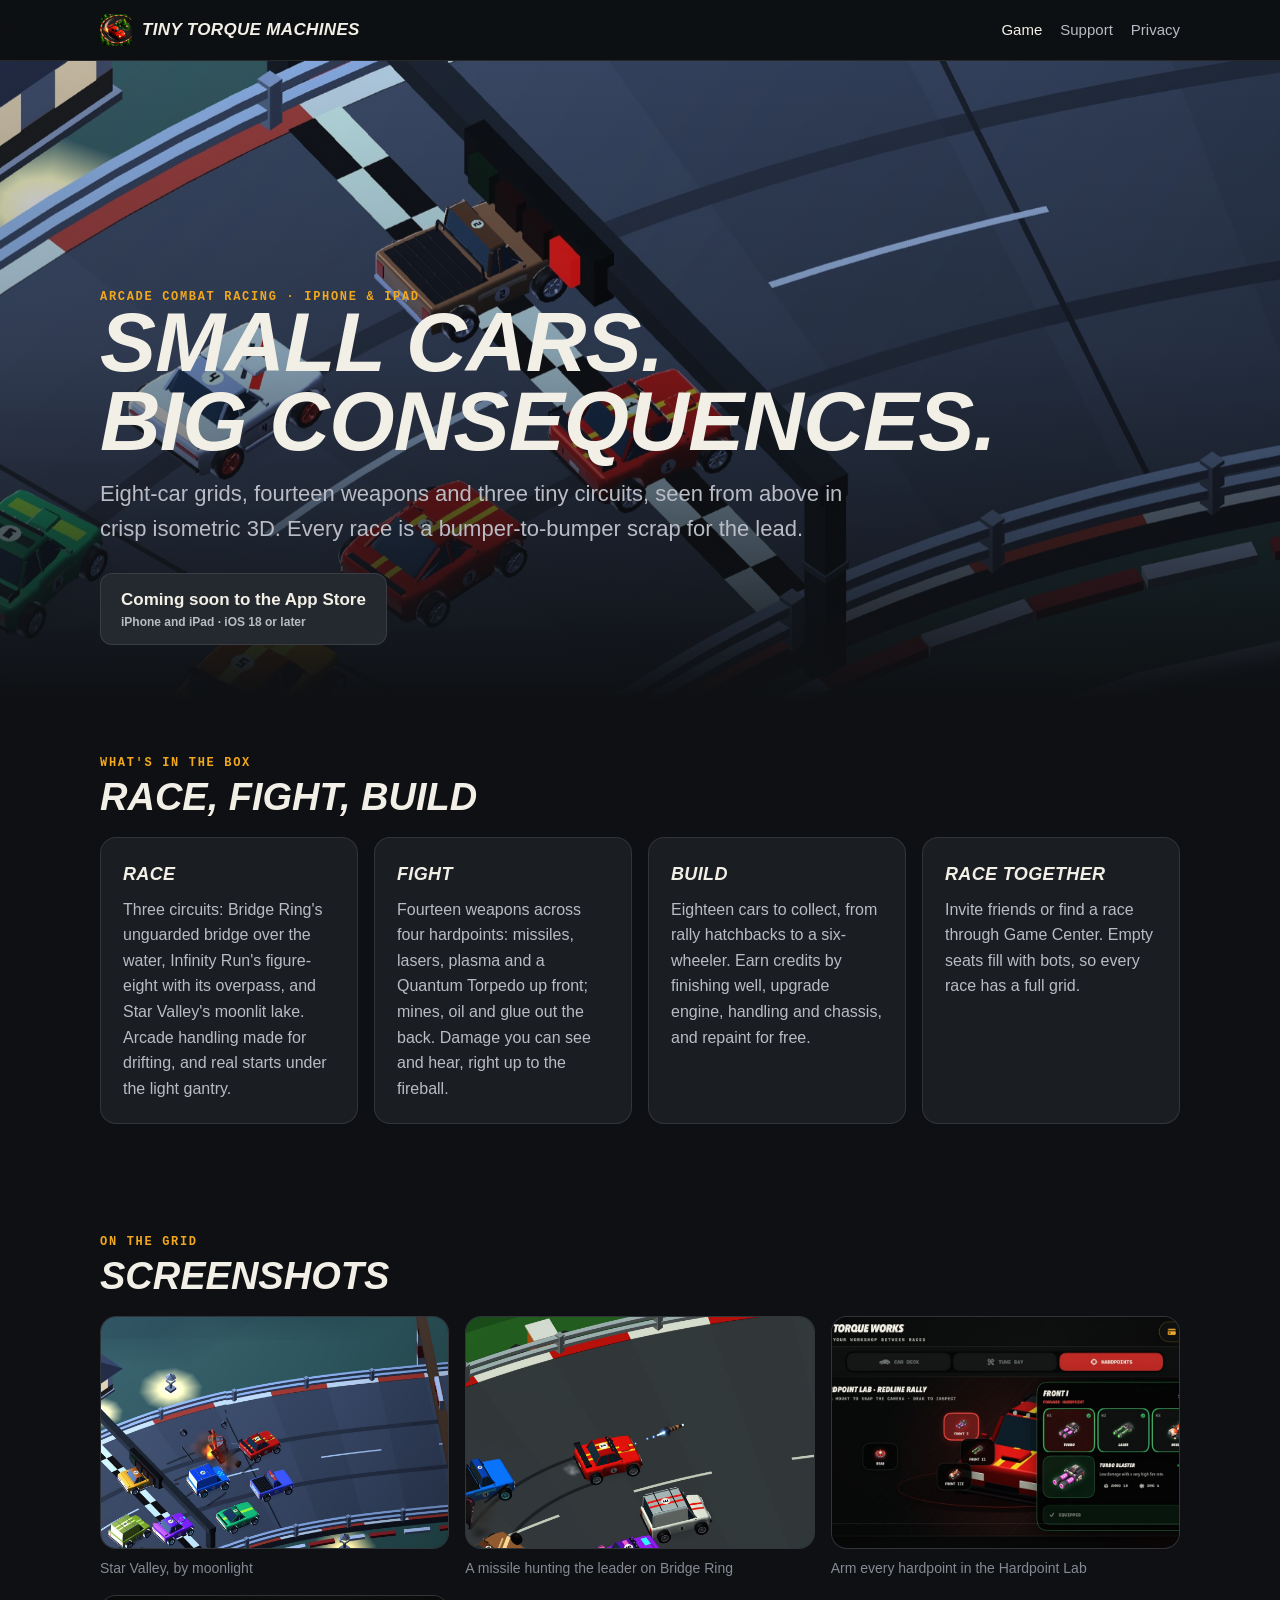
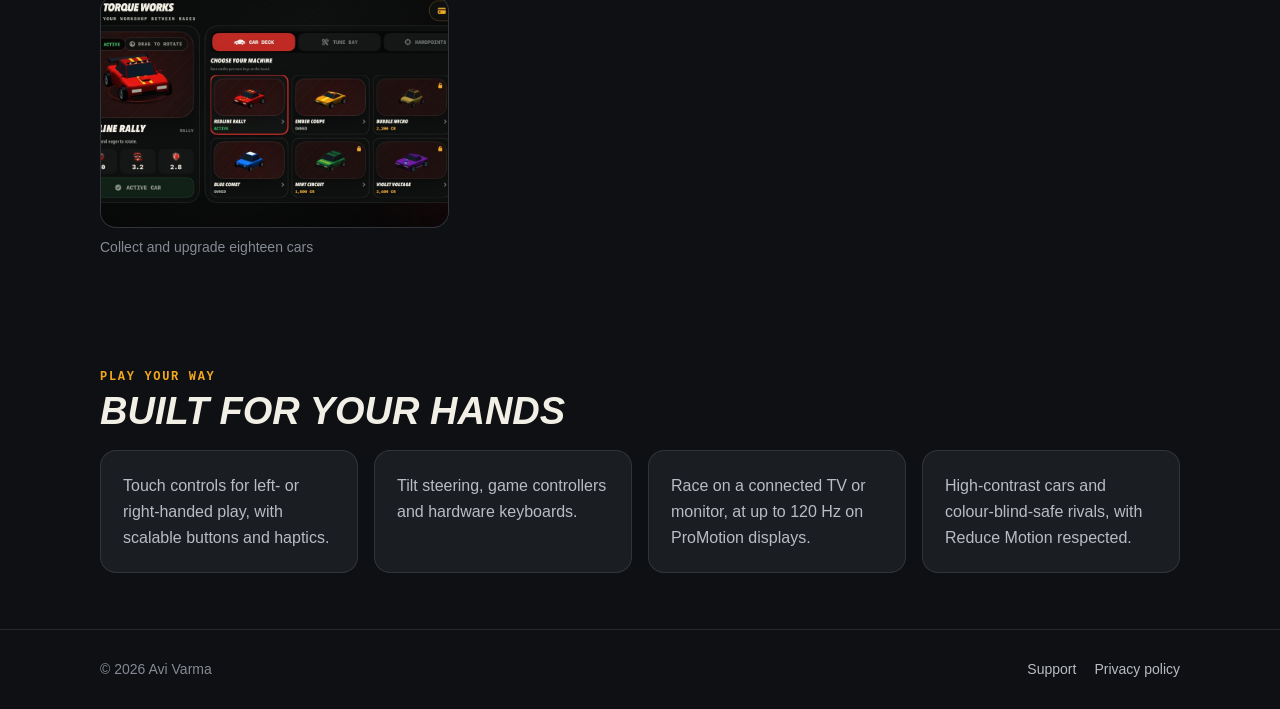
==== index.html @ 6feee171 "Add the Tiny Torque Machines site: game, support and privacy pages Co-Authored-By: Claude Opus 5.5 <" ====
<!doctype html>
<html lang="en">
<head>
  <meta charset="utf-8">
  <meta name="viewport" content="width=device-width, initial-scale=1">
  <title>Tiny Torque Machines</title>
  <meta name="description" content="An arcade combat racer for iPhone and iPad. Eight-car grids, fourteen weapons, three tiny circuits.">
  <meta property="og:title" content="Tiny Torque Machines">
  <meta property="og:description" content="Small cars. Big consequences. An arcade combat racer for iPhone and iPad.">
  <meta property="og:image" content="https://www.avivarma.ca/tinytorquemachines/assets/hero.jpg">
  <meta name="theme-color" content="#0e1013">
  <link rel="icon" href="favicon.png">
  <link rel="apple-touch-icon" href="apple-touch-icon.png">
  <link rel="stylesheet" href="style.css">
</head>
<body>
  <header class="site-header">
    <div class="wrap">
      <a class="brand" href="./"><img src="assets/icon.png" alt=""><span>Tiny Torque Machines</span></a>
      <nav class="site-nav" aria-label="Site">
        <a href="./" aria-current="page">Game</a>
        <a href="support.html">Support</a>
        <a href="privacy.html">Privacy</a>
      </nav>
    </div>
  </header>

  <main>
    <div class="hero">
      <div class="wrap">
        <div class="kicker">Arcade combat racing · iPhone &amp; iPad</div>
        <h1>Small cars.<br>Big consequences.</h1>
        <p class="lede">Eight-car grids, fourteen weapons and three tiny circuits, seen from above in crisp isometric 3D. Every race is a bumper-to-bumper scrap for the lead.</p>
        <span class="store-badge soon" aria-label="Coming soon to the App Store">
          <span>Coming soon to the App Store<small>iPhone and iPad · iOS 18 or later</small></span>
        </span>
      </div>
    </div>

    <section>
      <div class="wrap">
        <div class="kicker">What's in the box</div>
        <h2>Race, fight, build</h2>
        <div class="features">
          <div class="card">
            <h3>Race</h3>
            <p>Three circuits: Bridge Ring's unguarded bridge over the water, Infinity Run's figure-eight with its overpass, and Star Valley's moonlit lake. Arcade handling made for drifting, and real starts under the light gantry.</p>
          </div>
          <div class="card">
            <h3>Fight</h3>
            <p>Fourteen weapons across four hardpoints: missiles, lasers, plasma and a Quantum Torpedo up front; mines, oil and glue out the back. Damage you can see and hear, right up to the fireball.</p>
          </div>
          <div class="card">
            <h3>Build</h3>
            <p>Eighteen cars to collect, from rally hatchbacks to a six-wheeler. Earn credits by finishing well, upgrade engine, handling and chassis, and repaint for free.</p>
          </div>
          <div class="card">
            <h3>Race together</h3>
            <p>Invite friends or find a race through Game Center. Empty seats fill with bots, so every race has a full grid.</p>
          </div>
        </div>
      </div>
    </section>

    <section>
      <div class="wrap">
        <div class="kicker">On the grid</div>
        <h2>Screenshots</h2>
        <div class="gallery">
          <figure>
            <img src="assets/battle-star-valley.jpg" alt="The pack fighting past the start gantry on Star Valley's moonlit lake" loading="lazy" width="1300" height="867">
            <figcaption>Star Valley, by moonlight</figcaption>
          </figure>
          <figure>
            <img src="assets/missile-bridge-ring.jpg" alt="A missile chasing the race leader around Bridge Ring" loading="lazy" width="1300" height="867">
            <figcaption>A missile hunting the leader on Bridge Ring</figcaption>
          </figure>
          <figure>
            <img src="assets/hardpoint-lab.jpg" alt="The Hardpoint Lab, where each of four weapon slots is armed" loading="lazy" width="1300" height="598">
            <figcaption>Arm every hardpoint in the Hardpoint Lab</figcaption>
          </figure>
          <figure>
            <img src="assets/garage.jpg" alt="The garage, showing a car and its upgrades" loading="lazy" width="1300" height="598">
            <figcaption>Collect and upgrade eighteen cars</figcaption>
          </figure>
        </div>
      </div>
    </section>

    <section>
      <div class="wrap">
        <div class="kicker">Play your way</div>
        <h2>Built for your hands</h2>
        <div class="features">
          <div class="card"><p>Touch controls for left- or right-handed play, with scalable buttons and haptics.</p></div>
          <div class="card"><p>Tilt steering, game controllers and hardware keyboards.</p></div>
          <div class="card"><p>Race on a connected TV or monitor, at up to 120&nbsp;Hz on ProMotion displays.</p></div>
          <div class="card"><p>High-contrast cars and colour-blind-safe rivals, with Reduce Motion respected.</p></div>
        </div>
      </div>
    </section>
  </main>

  <footer class="site-footer">
    <div class="wrap">
      <span>© 2026 Avi Varma</span>
      <nav aria-label="Footer">
        <a href="support.html">Support</a>
        <a href="privacy.html">Privacy policy</a>
      </nav>
    </div>
  </footer>
</body>
</html>
---- style.css ----
/* Tiny Torque Machines: the game's own palette, system fonts only, so the
   site makes no third-party requests. */
:root {
  --canvas: #0e1013;
  --graphite: #1a1d22;
  --raised: #24282f;
  --hairline: rgba(255, 255, 255, 0.10);
  --ivory: #f2efe6;
  --secondary: #b9bcc4;
  --muted: #858a94;
  --red: #d8312b;
  --red-bright: #ff4a3d;
  --amber: #f2a81d;
  --radius: 16px;
  --width: 1080px;
  --display: "SF Pro Display", -apple-system, BlinkMacSystemFont, "Helvetica Neue", Arial, sans-serif;
  --mono: ui-monospace, "SF Mono", Menlo, Consolas, monospace;
  color-scheme: dark;
}

* { box-sizing: border-box; }

html { -webkit-text-size-adjust: 100%; }

body {
  margin: 0;
  background: var(--canvas);
  color: var(--ivory);
  font: 17px/1.6 var(--display);
}

img { max-width: 100%; display: block; }

a { color: var(--ivory); text-decoration-color: var(--red); text-underline-offset: 3px; }
a:hover { color: var(--red-bright); }

.wrap { width: min(var(--width), 100% - 32px); margin-inline: auto; }

/* Header */
.site-header {
  position: sticky;
  top: 0;
  z-index: 10;
  background: rgba(14, 16, 19, 0.88);
  backdrop-filter: blur(12px);
  -webkit-backdrop-filter: blur(12px);
  border-bottom: 1px solid var(--hairline);
}
.site-header .wrap {
  display: flex;
  align-items: center;
  justify-content: space-between;
  gap: 16px;
  min-height: 60px;
}
.brand {
  display: flex;
  align-items: center;
  gap: 10px;
  text-decoration: none;
  font-weight: 900;
  font-style: italic;
  letter-spacing: 0.02em;
  text-transform: uppercase;
  white-space: nowrap;
}
.brand img { width: 32px; height: 32px; border-radius: 8px; }
.site-nav { display: flex; gap: 18px; font-size: 15px; }
.site-nav a { text-decoration: none; color: var(--secondary); }
.site-nav a:hover, .site-nav a[aria-current="page"] { color: var(--ivory); }

/* Hero */
.hero {
  position: relative;
  min-height: min(78vh, 640px);
  display: flex;
  align-items: flex-end;
  background: var(--graphite) url("assets/hero.jpg") center / cover no-repeat;
}
.hero::after {
  content: "";
  position: absolute;
  inset: 0;
  background: linear-gradient(180deg, rgba(14,16,19,0.15) 0%, rgba(14,16,19,0.35) 45%, var(--canvas) 100%);
}
.hero .wrap { position: relative; z-index: 1; padding-block: 56px; }
.hero h1 {
  margin: 0;
  font-size: clamp(40px, 8vw, 84px);
  line-height: 0.95;
  font-weight: 900;
  font-style: italic;
  text-transform: uppercase;
  letter-spacing: -0.01em;
}
.hero p.lede {
  margin: 14px 0 26px;
  max-width: 34em;
  font-size: clamp(18px, 2.4vw, 22px);
  color: var(--secondary);
}

.store-badge {
  display: inline-flex;
  align-items: center;
  gap: 10px;
  padding: 12px 20px;
  border-radius: 12px;
  background: var(--red);
  color: var(--ivory);
  font-weight: 800;
  text-decoration: none;
}
.store-badge.soon { background: var(--raised); border: 1px solid var(--hairline); cursor: default; }
.store-badge small { display: block; font-weight: 600; font-size: 12px; color: var(--secondary); }

.kicker {
  font: 800 12px/1 var(--mono);
  letter-spacing: 0.14em;
  text-transform: uppercase;
  color: var(--amber);
}

/* Sections */
section { padding-block: 56px; }
section h2 {
  margin: 8px 0 18px;
  font-size: clamp(26px, 4vw, 38px);
  line-height: 1.1;
  font-weight: 900;
  font-style: italic;
  text-transform: uppercase;
}

.features {
  display: grid;
  grid-template-columns: repeat(auto-fit, minmax(240px, 1fr));
  gap: 16px;
}
.card {
  padding: 22px;
  border-radius: var(--radius);
  background: var(--graphite);
  border: 1px solid var(--hairline);
}
.card h3 {
  margin: 0 0 8px;
  font-size: 18px;
  font-weight: 900;
  font-style: italic;
  text-transform: uppercase;
  letter-spacing: 0.02em;
}
.card p, .card ul { margin: 0; color: var(--secondary); font-size: 16px; }
.card ul { padding-left: 1.1em; }

.gallery {
  display: grid;
  grid-template-columns: repeat(auto-fit, minmax(300px, 1fr));
  gap: 16px;
}
.gallery figure { margin: 0; }
.gallery img {
  width: 100%;
  height: auto;
  aspect-ratio: 3 / 2;
  object-fit: cover;
  border-radius: var(--radius);
  border: 1px solid var(--hairline);
  background: var(--graphite);
}
.gallery figcaption { margin-top: 8px; font-size: 14px; color: var(--muted); }

/* Text pages */
.page { padding-block: 48px 72px; }
.page h1 {
  margin: 8px 0 6px;
  font-size: clamp(32px, 6vw, 52px);
  line-height: 1.05;
  font-weight: 900;
  font-style: italic;
  text-transform: uppercase;
}
.page .updated { color: var(--muted); font: 600 13px/1.4 var(--mono); letter-spacing: 0.06em; }
.prose { max-width: 720px; }
.prose h2 {
  margin: 40px 0 10px;
  font-size: 22px;
  font-style: italic;
  font-weight: 900;
  text-transform: uppercase;
}
.prose h3 { margin: 26px 0 6px; font-size: 18px; }
.prose p, .prose li { color: var(--secondary); }
.prose strong { color: var(--ivory); }
.prose table { width: 100%; border-collapse: collapse; margin: 14px 0; font-size: 15px; }
.prose th, .prose td { text-align: left; padding: 10px 12px; border-bottom: 1px solid var(--hairline); vertical-align: top; }
.prose th { color: var(--ivory); font-weight: 700; }
.prose td { color: var(--secondary); }
.table-scroll { overflow-x: auto; }

.contact {
  margin: 22px 0 8px;
  padding: 20px 22px;
  border-radius: var(--radius);
  background: var(--graphite);
  border: 1px solid var(--hairline);
}
.contact a { font-weight: 800; font-size: 19px; overflow-wrap: anywhere; }

details {
  border-bottom: 1px solid var(--hairline);
  padding: 14px 0;
}
details summary {
  cursor: pointer;
  font-weight: 800;
  color: var(--ivory);
  list-style: none;
}
details summary::-webkit-details-marker { display: none; }
details summary::before { content: "+"; display: inline-block; width: 1.2em; color: var(--red); font-weight: 900; }
details[open] summary::before { content: "–"; }
details p, details ul { margin: 10px 0 0 1.2em; }

/* Footer */
.site-footer {
  border-top: 1px solid var(--hairline);
  padding-block: 28px;
  color: var(--muted);
  font-size: 14px;
}
.site-footer .wrap { display: flex; flex-wrap: wrap; gap: 8px 20px; justify-content: space-between; }
.site-footer nav { display: flex; gap: 18px; }
.site-footer a { color: var(--secondary); text-decoration: none; }

@media (max-width: 520px) {
  body { font-size: 16px; }
  .brand span { display: none; }
  .site-nav { gap: 14px; }
  section { padding-block: 40px; }
}
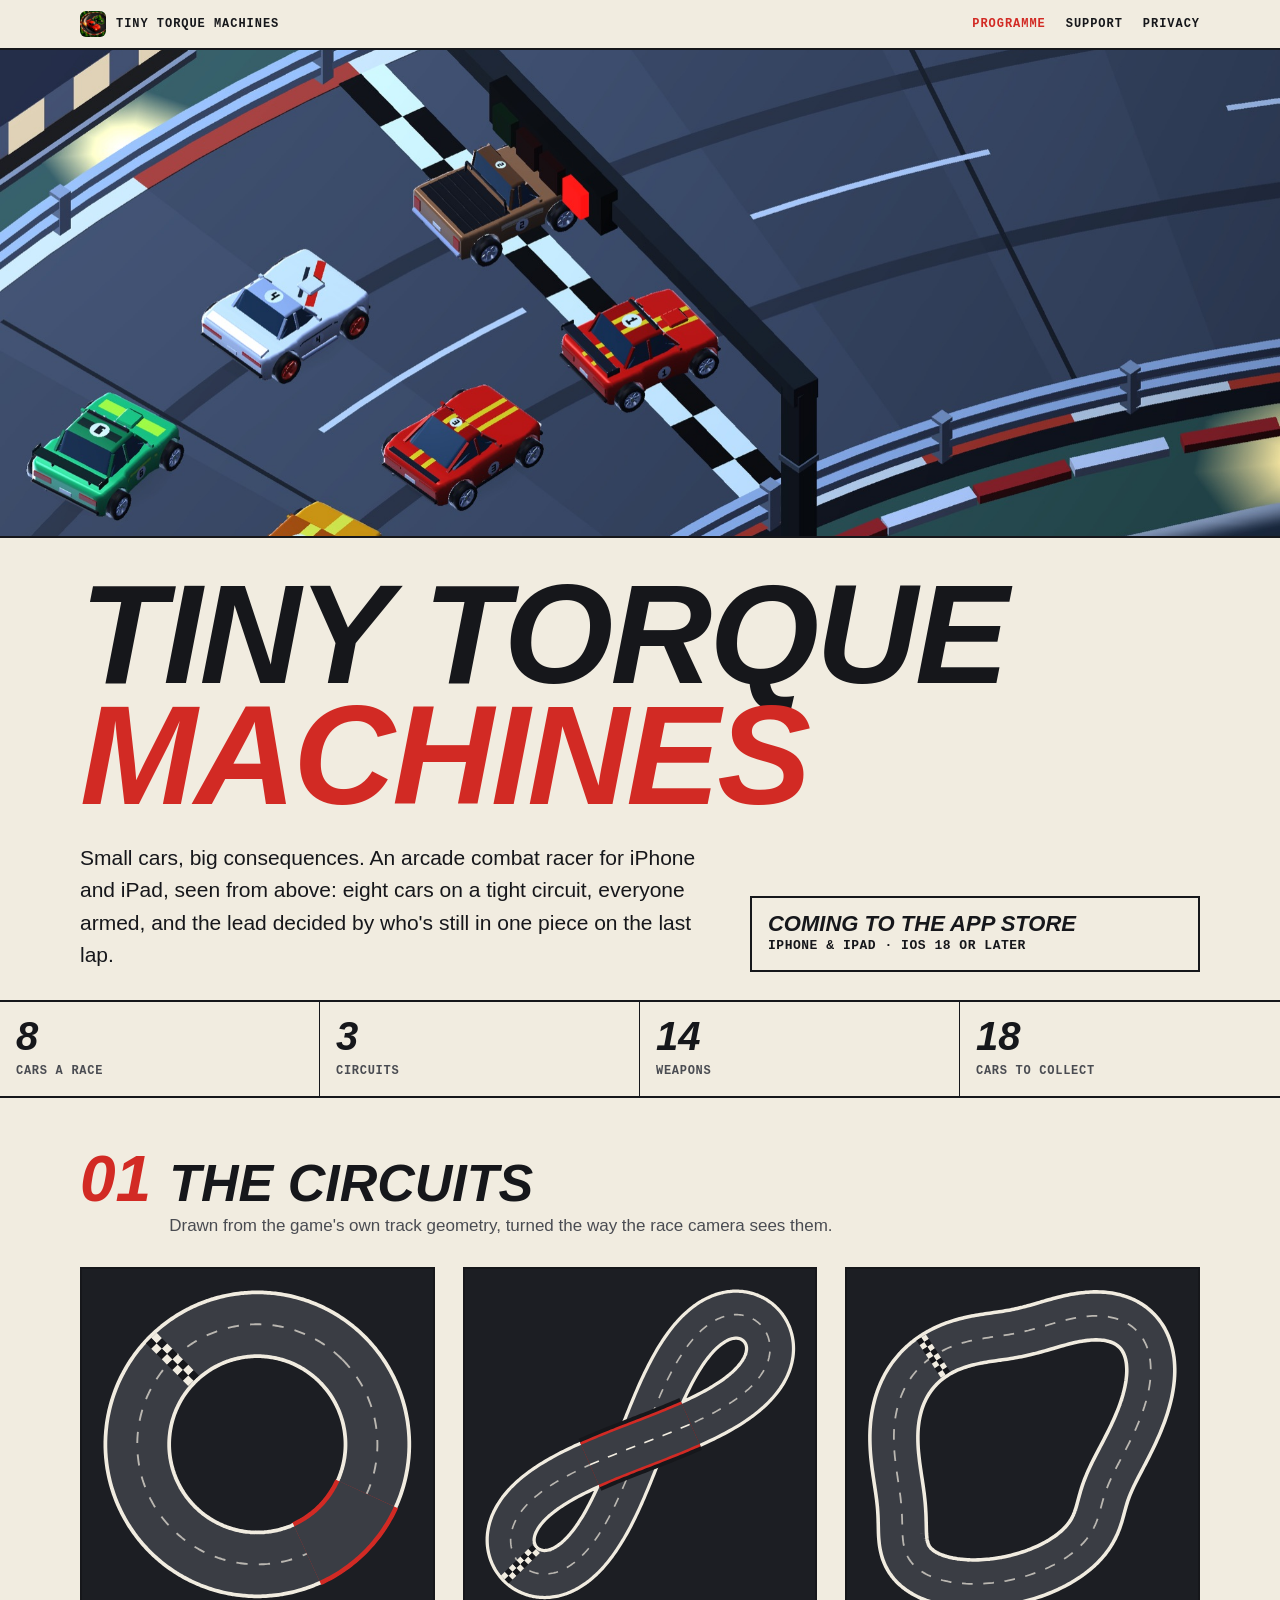
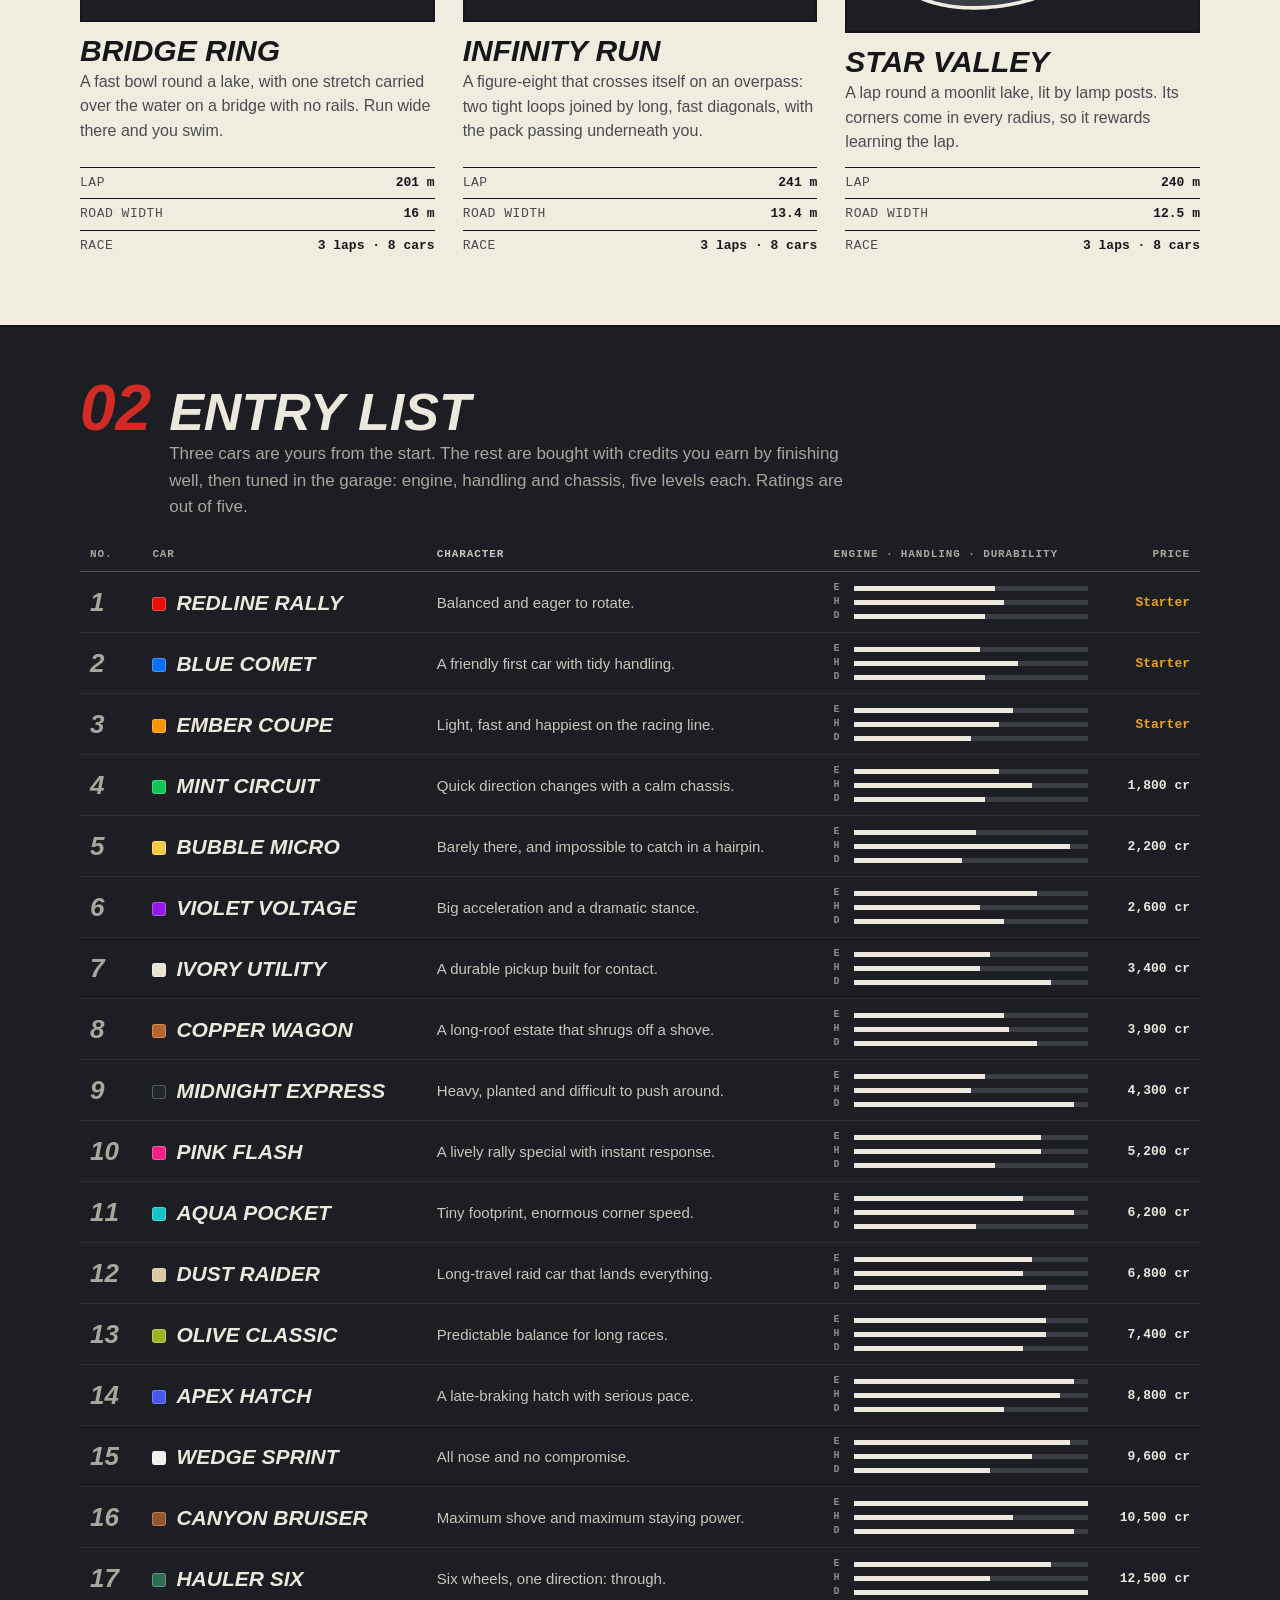
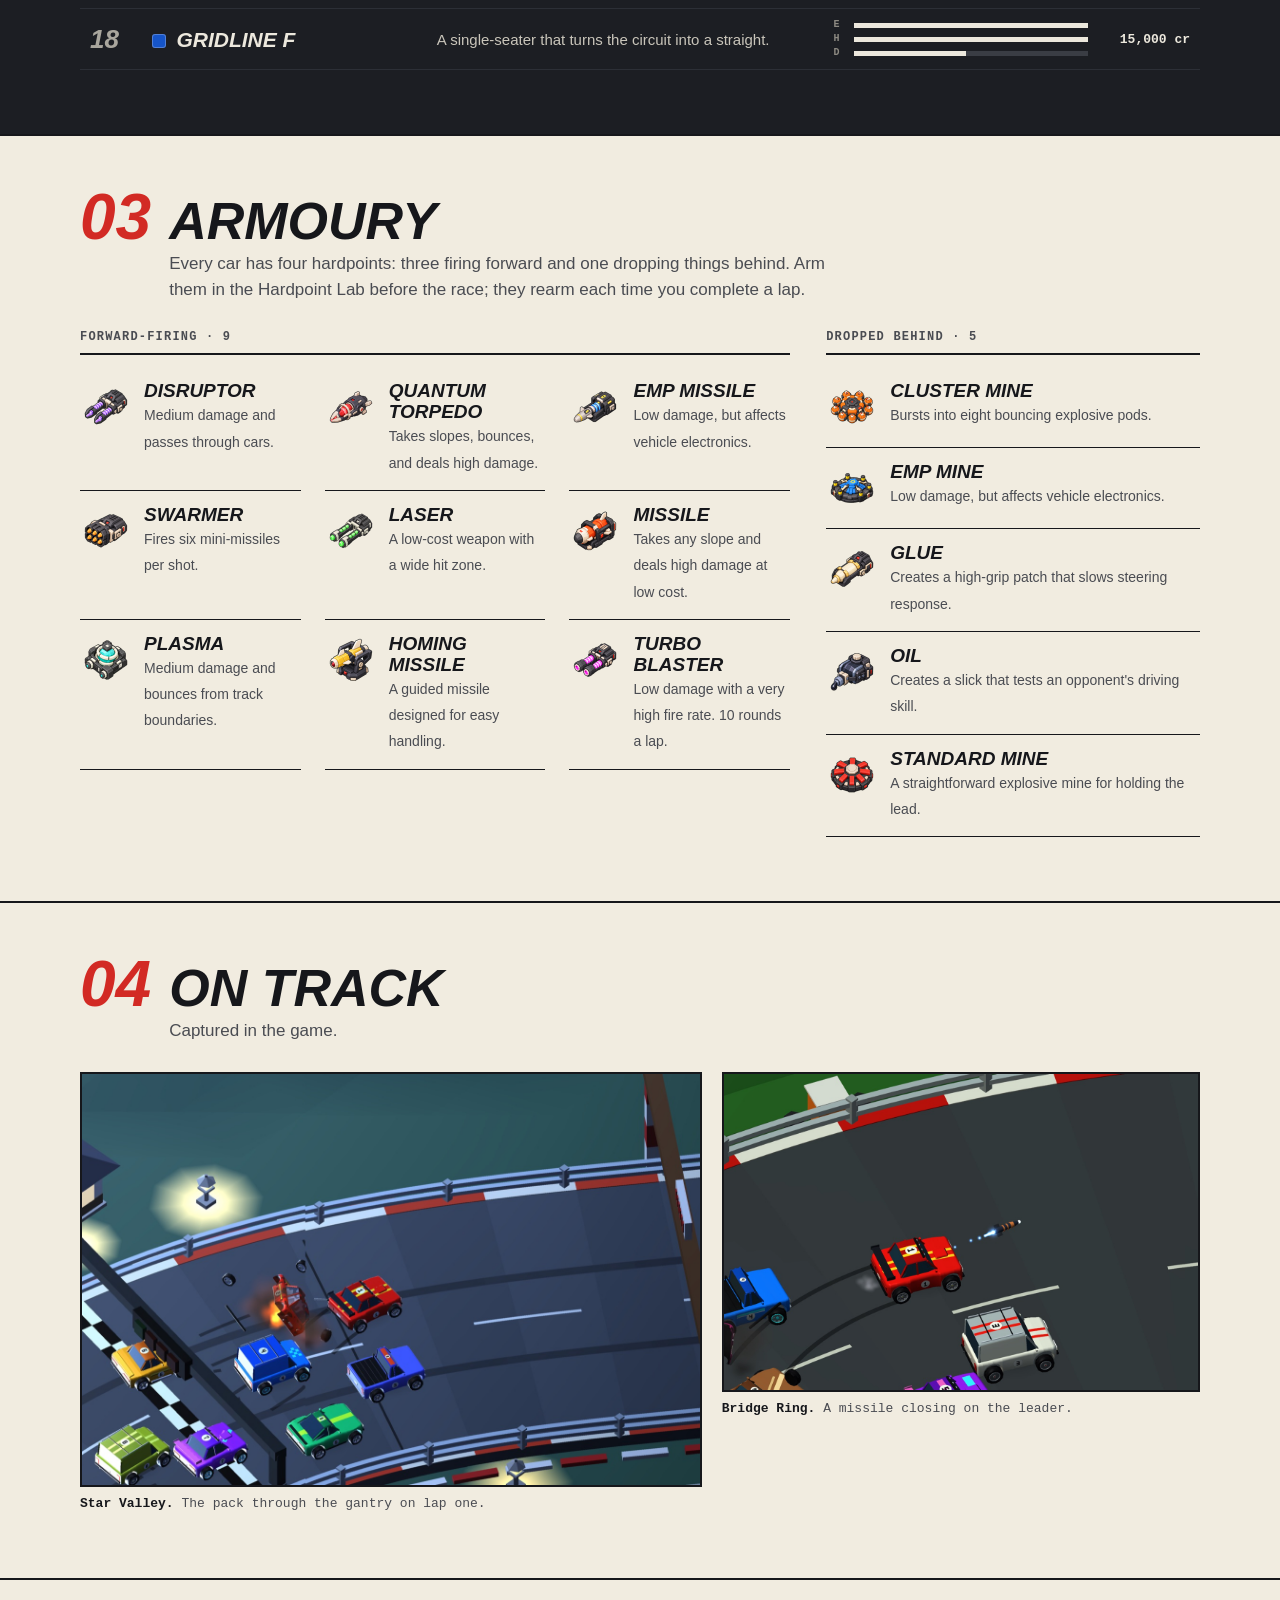
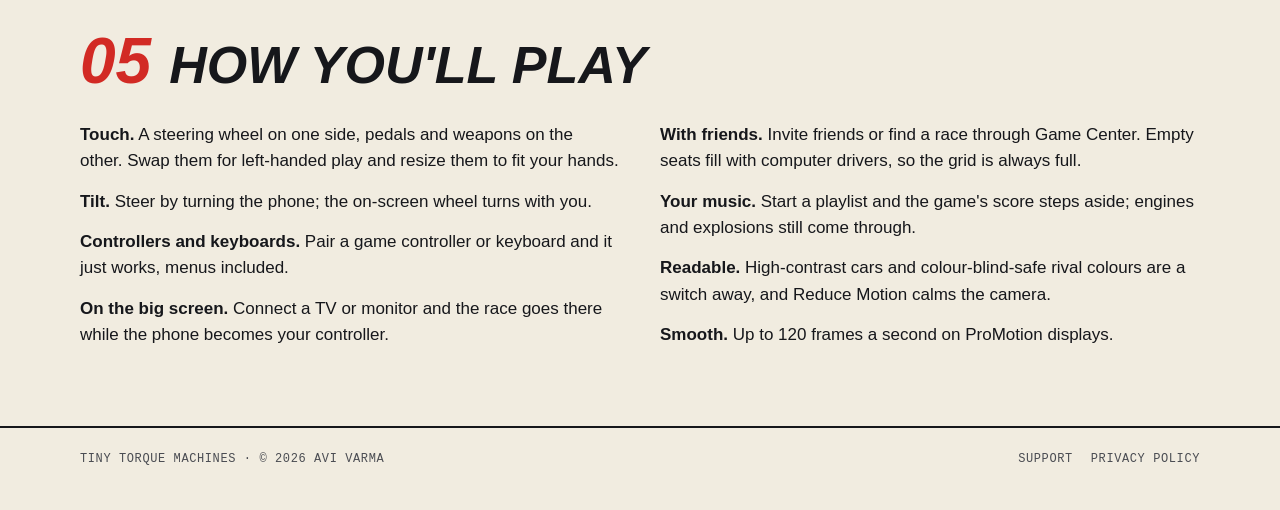
==== commit 783f3d4e: "Redesign the site as a race programme Paper, ink and racing red in place of the dark landing page. T" ====
--- a/index.html
+++ b/index.html
@@ -4,21 +4,21 @@
   <meta charset="utf-8">
   <meta name="viewport" content="width=device-width, initial-scale=1">
   <title>Tiny Torque Machines</title>
-  <meta name="description" content="An arcade combat racer for iPhone and iPad. Eight-car grids, fourteen weapons, three tiny circuits.">
+  <meta name="description" content="Tiny Torque Machines is an arcade combat racer for iPhone and iPad: eight-car races on three circuits, fourteen weapons and eighteen cars.">
   <meta property="og:title" content="Tiny Torque Machines">
   <meta property="og:description" content="Small cars. Big consequences. An arcade combat racer for iPhone and iPad.">
   <meta property="og:image" content="https://www.avivarma.ca/tinytorquemachines/assets/hero.jpg">
-  <meta name="theme-color" content="#0e1013">
+  <meta name="theme-color" content="#f1ece0">
   <link rel="icon" href="favicon.png">
   <link rel="apple-touch-icon" href="apple-touch-icon.png">
   <link rel="stylesheet" href="style.css">
 </head>
 <body>
-  <header class="site-header">
-    <div class="wrap">
-      <a class="brand" href="./"><img src="assets/icon.png" alt=""><span>Tiny Torque Machines</span></a>
-      <nav class="site-nav" aria-label="Site">
-        <a href="./" aria-current="page">Game</a>
+  <header class="running-head">
+    <div class="measure">
+      <a class="wordmark" href="./"><img src="assets/icon.png" alt=""><span>Tiny Torque Machines</span></a>
+      <nav aria-label="Site">
+        <a href="./" aria-current="page">Programme</a>
         <a href="support.html">Support</a>
         <a href="privacy.html">Privacy</a>
       </nav>
@@ -26,88 +26,308 @@
   </header>
 
   <main>
-    <div class="hero">
-      <div class="wrap">
-        <div class="kicker">Arcade combat racing · iPhone &amp; iPad</div>
-        <h1>Small cars.<br>Big consequences.</h1>
-        <p class="lede">Eight-car grids, fourteen weapons and three tiny circuits, seen from above in crisp isometric 3D. Every race is a bumper-to-bumper scrap for the lead.</p>
-        <span class="store-badge soon" aria-label="Coming soon to the App Store">
-          <span>Coming soon to the App Store<small>iPhone and iPad · iOS 18 or later</small></span>
-        </span>
-      </div>
+    <div class="cover-art" style="background-image:url('assets/hero.jpg')" role="img" aria-label="The start grid at Star Valley, under the light gantry"></div>
+
+    <section class="masthead">
+      <div class="measure">
+        <h1>Tiny Torque<br><span>Machines</span></h1>
+        <div class="standfirst">
+          <p>Small cars, big consequences. An arcade combat racer for iPhone and iPad, seen from above: eight cars on a tight circuit, everyone armed, and the lead decided by who's still in one piece on the last lap.</p>
+          <div class="availability"><strong>Coming to the App Store</strong>iPhone &amp; iPad · iOS 18 or later</div>
+        </div>
+      </div>
+    </section>
+
+    <div class="facts measure" style="width:100%">
+      <div><b>8</b><span>Cars a race</span></div>
+      <div><b>3</b><span>Circuits</span></div>
+      <div><b>14</b><span>Weapons</span></div>
+      <div><b>18</b><span>Cars to collect</span></div>
     </div>
 
-    <section>
-      <div class="wrap">
-        <div class="kicker">What's in the box</div>
-        <h2>Race, fight, build</h2>
-        <div class="features">
-          <div class="card">
-            <h3>Race</h3>
-            <p>Three circuits: Bridge Ring's unguarded bridge over the water, Infinity Run's figure-eight with its overpass, and Star Valley's moonlit lake. Arcade handling made for drifting, and real starts under the light gantry.</p>
+    <section class="chapter">
+      <div class="measure">
+        <header class="chapter-head">
+          <span class="no">01</span>
+          <h2>The circuits</h2>
+          <p>Drawn from the game's own track geometry, turned the way the race camera sees them.</p>
+        </header>
+        <div class="circuits">
+        <article class="circuit">
+          <div class="map"><svg viewBox="-43 -43 86 86" role="img" aria-label="Map of Bridge Ring">
+    <path d="M22.63 -22.63L23.02 -22.23L23.4 -21.82L23.78 -21.41L24.15 -20.99L24.51 -20.57L24.87 -20.14L25.22 -19.7L25.56 -19.26L25.89 -18.81L26.21 -18.35L26.53 -17.89L26.84 -17.43L27.14 -16.96L27.43 -16.48L27.71 -16L27.99 -15.51L28.25 -15.02L28.51 -14.53L28.76 -14.03L29 -13.52L29.23 -13.02L29.46 -12.5L29.67 -11.99L29.87 -11.47L30.07 -10.94L30.26 -10.42L30.43 -9.89L30.6 -9.36L30.76 -8.82L30.91 -8.28L31.05 -7.74L31.18 -7.2L31.3 -6.65L31.41 -6.11L31.51 -5.56L31.61 -5.01L31.69 -4.45L31.76 -3.9L31.82 -3.34L31.88 -2.79L31.92 -2.23L31.96 -1.67L31.98 -1.12L32 -0.56L32 0L32 0.56L31.98 1.12L31.96 1.67L31.92 2.23L31.88 2.79L31.82 3.34L31.76 3.9L31.69 4.45L31.61 5.01L31.51 5.56L31.41 6.11L31.3 6.65L31.18 7.2L31.05 7.74L30.91 8.28L30.76 8.82L30.6 9.36L30.43 9.89L30.26 10.42L30.07 10.94L29.87 11.47L29.67 11.99L29.46 12.5L29.23 13.02L29 13.52L28.76 14.03L28.51 14.53L28.25 15.02L27.99 15.51L27.71 16L27.43 16.48L27.14 16.96L26.84 17.43L26.53 17.89L26.21 18.35L25.89 18.81L25.56 19.26L25.22 19.7L24.87 20.14L24.51 20.57L24.15 20.99L23.78 21.41L23.4 21.82L23.02 22.23L22.63 22.63L22.23 23.02L21.82 23.4L21.41 23.78L20.99 24.15L20.57 24.51L20.14 24.87L19.7 25.22L19.26 25.56L18.81 25.89L18.35 26.21L17.89 26.53L17.43 26.84L16.96 27.14L16.48 27.43L16 27.71L15.51 27.99L15.02 28.25L14.53 28.51L14.03 28.76L13.52 29L13.02 29.23L12.5 29.46L11.99 29.67L11.47 29.87L10.94 30.07L10.42 30.26L9.89 30.43L9.36 30.6L8.82 30.76L8.28 30.91L7.74 31.05L7.2 31.18L6.65 31.3L6.11 31.41L5.56 31.51L5.01 31.61L4.45 31.69L3.9 31.76L3.34 31.82L2.79 31.88L2.23 31.92L1.67 31.96L1.12 31.98L0.56 32L0 32L-0.56 32L-1.12 31.98L-1.67 31.96L-2.23 31.92L-2.79 31.88L-3.34 31.82L-3.9 31.76L-4.45 31.69L-5.01 31.61L-5.56 31.51L-6.11 31.41L-6.65 31.3L-7.2 31.18L-7.74 31.05L-8.28 30.91L-8.82 30.76L-9.36 30.6L-9.89 30.43L-10.42 30.26L-10.94 30.07L-11.47 29.87L-11.99 29.67L-12.5 29.46L-13.02 29.23L-13.52 29L-14.03 28.76L-14.53 28.51L-15.02 28.25L-15.51 27.99L-16 27.71L-16.48 27.43L-16.96 27.14L-17.43 26.84L-17.89 26.53L-18.35 26.21L-18.81 25.89L-19.26 25.56L-19.7 25.22L-20.14 24.87L-20.57 24.51L-20.99 24.15L-21.41 23.78L-21.82 23.4L-22.23 23.02L-22.63 22.63L-23.02 22.23L-23.4 21.82L-23.78 21.41L-24.15 20.99L-24.51 20.57L-24.87 20.14L-25.22 19.7L-25.56 19.26L-25.89 18.81L-26.21 18.35L-26.53 17.89L-26.84 17.43L-27.14 16.96L-27.43 16.48L-27.71 16L-27.99 15.51L-28.25 15.02L-28.51 14.53L-28.76 14.03L-29 13.52L-29.23 13.02L-29.46 12.5L-29.67 11.99L-29.87 11.47L-30.07 10.94L-30.26 10.42L-30.43 9.89L-30.6 9.36L-30.76 8.82L-30.91 8.28L-31.05 7.74L-31.18 7.2L-31.3 6.65L-31.41 6.11L-31.51 5.56L-31.61 5.01L-31.69 4.45L-31.76 3.9L-31.82 3.34L-31.88 2.79L-31.92 2.23L-31.96 1.67L-31.98 1.12L-32 0.56L-32 0L-32 -0.56L-31.98 -1.12L-31.96 -1.67L-31.92 -2.23L-31.88 -2.79L-31.82 -3.34L-31.76 -3.9L-31.69 -4.45L-31.61 -5.01L-31.51 -5.56L-31.41 -6.11L-31.3 -6.65L-31.18 -7.2L-31.05 -7.74L-30.91 -8.28L-30.76 -8.82L-30.6 -9.36L-30.43 -9.89L-30.26 -10.42L-30.07 -10.94L-29.87 -11.47L-29.67 -11.99L-29.46 -12.5L-29.23 -13.02L-29 -13.52L-28.76 -14.03L-28.51 -14.53L-28.25 -15.02L-27.99 -15.51L-27.71 -16L-27.43 -16.48L-27.14 -16.96L-26.84 -17.43L-26.53 -17.89L-26.21 -18.35L-25.89 -18.81L-25.56 -19.26L-25.22 -19.7L-24.87 -20.14L-24.51 -20.57L-24.15 -20.99L-23.78 -21.41L-23.4 -21.82L-23.02 -22.23L-22.63 -22.63L-22.23 -23.02L-21.82 -23.4L-21.41 -23.78L-20.99 -24.15L-20.57 -24.51L-20.14 -24.87L-19.7 -25.22L-19.26 -25.56L-18.81 -25.89L-18.35 -26.21L-17.89 -26.53L-17.43 -26.84L-16.96 -27.14L-16.48 -27.43L-16 -27.71L-15.51 -27.99L-15.02 -28.25L-14.53 -28.51L-14.03 -28.76L-13.52 -29L-13.02 -29.23L-12.5 -29.46L-11.99 -29.67L-11.47 -29.87L-10.94 -30.07L-10.42 -30.26L-9.89 -30.43L-9.36 -30.6L-8.82 -30.76L-8.28 -30.91L-7.74 -31.05L-7.2 -31.18L-6.65 -31.3L-6.11 -31.41L-5.56 -31.51L-5.01 -31.61L-4.45 -31.69L-3.9 -31.76L-3.34 -31.82L-2.79 -31.88L-2.23 -31.92L-1.67 -31.96L-1.12 -31.98L-0.56 -32L0 -32L0.56 -32L1.12 -31.98L1.67 -31.96L2.23 -31.92L2.79 -31.88L3.34 -31.82L3.9 -31.76L4.45 -31.69L5.01 -31.61L5.56 -31.51L6.11 -31.41L6.65 -31.3L7.2 -31.18L7.74 -31.05L8.28 -30.91L8.82 -30.76L9.36 -30.6L9.89 -30.43L10.42 -30.26L10.94 -30.07L11.47 -29.87L11.99 -29.67L12.5 -29.46L13.02 -29.23L13.52 -29L14.03 -28.76L14.53 -28.51L15.02 -28.25L15.51 -27.99L16 -27.71L16.48 -27.43L16.96 -27.14L17.43 -26.84L17.89 -26.53L18.35 -26.21L18.81 -25.89L19.26 -25.56L19.7 -25.22L20.14 -24.87L20.57 -24.51L20.99 -24.15L21.41 -23.78L21.82 -23.4L22.23 -23.02L22.63 -22.63Z" stroke="#f1ece0" stroke-width="18" fill="none" stroke-linejoin="round"/>
+    <path d="M22.63 -22.63L23.02 -22.23L23.4 -21.82L23.78 -21.41L24.15 -20.99L24.51 -20.57L24.87 -20.14L25.22 -19.7L25.56 -19.26L25.89 -18.81L26.21 -18.35L26.53 -17.89L26.84 -17.43L27.14 -16.96L27.43 -16.48L27.71 -16L27.99 -15.51L28.25 -15.02L28.51 -14.53L28.76 -14.03L29 -13.52L29.23 -13.02L29.46 -12.5L29.67 -11.99L29.87 -11.47L30.07 -10.94L30.26 -10.42L30.43 -9.89L30.6 -9.36L30.76 -8.82L30.91 -8.28L31.05 -7.74L31.18 -7.2L31.3 -6.65L31.41 -6.11L31.51 -5.56L31.61 -5.01L31.69 -4.45L31.76 -3.9L31.82 -3.34L31.88 -2.79L31.92 -2.23L31.96 -1.67L31.98 -1.12L32 -0.56L32 0L32 0.56L31.98 1.12L31.96 1.67L31.92 2.23L31.88 2.79L31.82 3.34L31.76 3.9L31.69 4.45L31.61 5.01L31.51 5.56L31.41 6.11L31.3 6.65L31.18 7.2L31.05 7.74L30.91 8.28L30.76 8.82L30.6 9.36L30.43 9.89L30.26 10.42L30.07 10.94L29.87 11.47L29.67 11.99L29.46 12.5L29.23 13.02L29 13.52L28.76 14.03L28.51 14.53L28.25 15.02L27.99 15.51L27.71 16L27.43 16.48L27.14 16.96L26.84 17.43L26.53 17.89L26.21 18.35L25.89 18.81L25.56 19.26L25.22 19.7L24.87 20.14L24.51 20.57L24.15 20.99L23.78 21.41L23.4 21.82L23.02 22.23L22.63 22.63L22.23 23.02L21.82 23.4L21.41 23.78L20.99 24.15L20.57 24.51L20.14 24.87L19.7 25.22L19.26 25.56L18.81 25.89L18.35 26.21L17.89 26.53L17.43 26.84L16.96 27.14L16.48 27.43L16 27.71L15.51 27.99L15.02 28.25L14.53 28.51L14.03 28.76L13.52 29L13.02 29.23L12.5 29.46L11.99 29.67L11.47 29.87L10.94 30.07L10.42 30.26L9.89 30.43L9.36 30.6L8.82 30.76L8.28 30.91L7.74 31.05L7.2 31.18L6.65 31.3L6.11 31.41L5.56 31.51L5.01 31.61L4.45 31.69L3.9 31.76L3.34 31.82L2.79 31.88L2.23 31.92L1.67 31.96L1.12 31.98L0.56 32L0 32L-0.56 32L-1.12 31.98L-1.67 31.96L-2.23 31.92L-2.79 31.88L-3.34 31.82L-3.9 31.76L-4.45 31.69L-5.01 31.61L-5.56 31.51L-6.11 31.41L-6.65 31.3L-7.2 31.18L-7.74 31.05L-8.28 30.91L-8.82 30.76L-9.36 30.6L-9.89 30.43L-10.42 30.26L-10.94 30.07L-11.47 29.87L-11.99 29.67L-12.5 29.46L-13.02 29.23L-13.52 29L-14.03 28.76L-14.53 28.51L-15.02 28.25L-15.51 27.99L-16 27.71L-16.48 27.43L-16.96 27.14L-17.43 26.84L-17.89 26.53L-18.35 26.21L-18.81 25.89L-19.26 25.56L-19.7 25.22L-20.14 24.87L-20.57 24.51L-20.99 24.15L-21.41 23.78L-21.82 23.4L-22.23 23.02L-22.63 22.63L-23.02 22.23L-23.4 21.82L-23.78 21.41L-24.15 20.99L-24.51 20.57L-24.87 20.14L-25.22 19.7L-25.56 19.26L-25.89 18.81L-26.21 18.35L-26.53 17.89L-26.84 17.43L-27.14 16.96L-27.43 16.48L-27.71 16L-27.99 15.51L-28.25 15.02L-28.51 14.53L-28.76 14.03L-29 13.52L-29.23 13.02L-29.46 12.5L-29.67 11.99L-29.87 11.47L-30.07 10.94L-30.26 10.42L-30.43 9.89L-30.6 9.36L-30.76 8.82L-30.91 8.28L-31.05 7.74L-31.18 7.2L-31.3 6.65L-31.41 6.11L-31.51 5.56L-31.61 5.01L-31.69 4.45L-31.76 3.9L-31.82 3.34L-31.88 2.79L-31.92 2.23L-31.96 1.67L-31.98 1.12L-32 0.56L-32 0L-32 -0.56L-31.98 -1.12L-31.96 -1.67L-31.92 -2.23L-31.88 -2.79L-31.82 -3.34L-31.76 -3.9L-31.69 -4.45L-31.61 -5.01L-31.51 -5.56L-31.41 -6.11L-31.3 -6.65L-31.18 -7.2L-31.05 -7.74L-30.91 -8.28L-30.76 -8.82L-30.6 -9.36L-30.43 -9.89L-30.26 -10.42L-30.07 -10.94L-29.87 -11.47L-29.67 -11.99L-29.46 -12.5L-29.23 -13.02L-29 -13.52L-28.76 -14.03L-28.51 -14.53L-28.25 -15.02L-27.99 -15.51L-27.71 -16L-27.43 -16.48L-27.14 -16.96L-26.84 -17.43L-26.53 -17.89L-26.21 -18.35L-25.89 -18.81L-25.56 -19.26L-25.22 -19.7L-24.87 -20.14L-24.51 -20.57L-24.15 -20.99L-23.78 -21.41L-23.4 -21.82L-23.02 -22.23L-22.63 -22.63L-22.23 -23.02L-21.82 -23.4L-21.41 -23.78L-20.99 -24.15L-20.57 -24.51L-20.14 -24.87L-19.7 -25.22L-19.26 -25.56L-18.81 -25.89L-18.35 -26.21L-17.89 -26.53L-17.43 -26.84L-16.96 -27.14L-16.48 -27.43L-16 -27.71L-15.51 -27.99L-15.02 -28.25L-14.53 -28.51L-14.03 -28.76L-13.52 -29L-13.02 -29.23L-12.5 -29.46L-11.99 -29.67L-11.47 -29.87L-10.94 -30.07L-10.42 -30.26L-9.89 -30.43L-9.36 -30.6L-8.82 -30.76L-8.28 -30.91L-7.74 -31.05L-7.2 -31.18L-6.65 -31.3L-6.11 -31.41L-5.56 -31.51L-5.01 -31.61L-4.45 -31.69L-3.9 -31.76L-3.34 -31.82L-2.79 -31.88L-2.23 -31.92L-1.67 -31.96L-1.12 -31.98L-0.56 -32L0 -32L0.56 -32L1.12 -31.98L1.67 -31.96L2.23 -31.92L2.79 -31.88L3.34 -31.82L3.9 -31.76L4.45 -31.69L5.01 -31.61L5.56 -31.51L6.11 -31.41L6.65 -31.3L7.2 -31.18L7.74 -31.05L8.28 -30.91L8.82 -30.76L9.36 -30.6L9.89 -30.43L10.42 -30.26L10.94 -30.07L11.47 -29.87L11.99 -29.67L12.5 -29.46L13.02 -29.23L13.52 -29L14.03 -28.76L14.53 -28.51L15.02 -28.25L15.51 -27.99L16 -27.71L16.48 -27.43L16.96 -27.14L17.43 -26.84L17.89 -26.53L18.35 -26.21L18.81 -25.89L19.26 -25.56L19.7 -25.22L20.14 -24.87L20.57 -24.51L20.99 -24.15L21.41 -23.78L21.82 -23.4L22.23 -23.02L22.63 -22.63Z" stroke="#3a3d44" stroke-width="16" fill="none" stroke-linejoin="round"/>
+    <path d="M22.63 -22.63L23.02 -22.23L23.4 -21.82L23.78 -21.41L24.15 -20.99L24.51 -20.57L24.87 -20.14L25.22 -19.7L25.56 -19.26L25.89 -18.81L26.21 -18.35L26.53 -17.89L26.84 -17.43L27.14 -16.96L27.43 -16.48L27.71 -16L27.99 -15.51L28.25 -15.02L28.51 -14.53L28.76 -14.03L29 -13.52L29.23 -13.02L29.46 -12.5L29.67 -11.99L29.87 -11.47L30.07 -10.94L30.26 -10.42L30.43 -9.89L30.6 -9.36L30.76 -8.82L30.91 -8.28L31.05 -7.74L31.18 -7.2L31.3 -6.65L31.41 -6.11L31.51 -5.56L31.61 -5.01L31.69 -4.45L31.76 -3.9L31.82 -3.34L31.88 -2.79L31.92 -2.23L31.96 -1.67L31.98 -1.12L32 -0.56L32 0L32 0.56L31.98 1.12L31.96 1.67L31.92 2.23L31.88 2.79L31.82 3.34L31.76 3.9L31.69 4.45L31.61 5.01L31.51 5.56L31.41 6.11L31.3 6.65L31.18 7.2L31.05 7.74L30.91 8.28L30.76 8.82L30.6 9.36L30.43 9.89L30.26 10.42L30.07 10.94L29.87 11.47L29.67 11.99L29.46 12.5L29.23 13.02L29 13.52L28.76 14.03L28.51 14.53L28.25 15.02L27.99 15.51L27.71 16L27.43 16.48L27.14 16.96L26.84 17.43L26.53 17.89L26.21 18.35L25.89 18.81L25.56 19.26L25.22 19.7L24.87 20.14L24.51 20.57L24.15 20.99L23.78 21.41L23.4 21.82L23.02 22.23L22.63 22.63L22.23 23.02L21.82 23.4L21.41 23.78L20.99 24.15L20.57 24.51L20.14 24.87L19.7 25.22L19.26 25.56L18.81 25.89L18.35 26.21L17.89 26.53L17.43 26.84L16.96 27.14L16.48 27.43L16 27.71L15.51 27.99L15.02 28.25L14.53 28.51L14.03 28.76L13.52 29L13.02 29.23L12.5 29.46L11.99 29.67L11.47 29.87L10.94 30.07L10.42 30.26L9.89 30.43L9.36 30.6L8.82 30.76L8.28 30.91L7.74 31.05L7.2 31.18L6.65 31.3L6.11 31.41L5.56 31.51L5.01 31.61L4.45 31.69L3.9 31.76L3.34 31.82L2.79 31.88L2.23 31.92L1.67 31.96L1.12 31.98L0.56 32L0 32L-0.56 32L-1.12 31.98L-1.67 31.96L-2.23 31.92L-2.79 31.88L-3.34 31.82L-3.9 31.76L-4.45 31.69L-5.01 31.61L-5.56 31.51L-6.11 31.41L-6.65 31.3L-7.2 31.18L-7.74 31.05L-8.28 30.91L-8.82 30.76L-9.36 30.6L-9.89 30.43L-10.42 30.26L-10.94 30.07L-11.47 29.87L-11.99 29.67L-12.5 29.46L-13.02 29.23L-13.52 29L-14.03 28.76L-14.53 28.51L-15.02 28.25L-15.51 27.99L-16 27.71L-16.48 27.43L-16.96 27.14L-17.43 26.84L-17.89 26.53L-18.35 26.21L-18.81 25.89L-19.26 25.56L-19.7 25.22L-20.14 24.87L-20.57 24.51L-20.99 24.15L-21.41 23.78L-21.82 23.4L-22.23 23.02L-22.63 22.63L-23.02 22.23L-23.4 21.82L-23.78 21.41L-24.15 20.99L-24.51 20.57L-24.87 20.14L-25.22 19.7L-25.56 19.26L-25.89 18.81L-26.21 18.35L-26.53 17.89L-26.84 17.43L-27.14 16.96L-27.43 16.48L-27.71 16L-27.99 15.51L-28.25 15.02L-28.51 14.53L-28.76 14.03L-29 13.52L-29.23 13.02L-29.46 12.5L-29.67 11.99L-29.87 11.47L-30.07 10.94L-30.26 10.42L-30.43 9.89L-30.6 9.36L-30.76 8.82L-30.91 8.28L-31.05 7.74L-31.18 7.2L-31.3 6.65L-31.41 6.11L-31.51 5.56L-31.61 5.01L-31.69 4.45L-31.76 3.9L-31.82 3.34L-31.88 2.79L-31.92 2.23L-31.96 1.67L-31.98 1.12L-32 0.56L-32 0L-32 -0.56L-31.98 -1.12L-31.96 -1.67L-31.92 -2.23L-31.88 -2.79L-31.82 -3.34L-31.76 -3.9L-31.69 -4.45L-31.61 -5.01L-31.51 -5.56L-31.41 -6.11L-31.3 -6.65L-31.18 -7.2L-31.05 -7.74L-30.91 -8.28L-30.76 -8.82L-30.6 -9.36L-30.43 -9.89L-30.26 -10.42L-30.07 -10.94L-29.87 -11.47L-29.67 -11.99L-29.46 -12.5L-29.23 -13.02L-29 -13.52L-28.76 -14.03L-28.51 -14.53L-28.25 -15.02L-27.99 -15.51L-27.71 -16L-27.43 -16.48L-27.14 -16.96L-26.84 -17.43L-26.53 -17.89L-26.21 -18.35L-25.89 -18.81L-25.56 -19.26L-25.22 -19.7L-24.87 -20.14L-24.51 -20.57L-24.15 -20.99L-23.78 -21.41L-23.4 -21.82L-23.02 -22.23L-22.63 -22.63L-22.23 -23.02L-21.82 -23.4L-21.41 -23.78L-20.99 -24.15L-20.57 -24.51L-20.14 -24.87L-19.7 -25.22L-19.26 -25.56L-18.81 -25.89L-18.35 -26.21L-17.89 -26.53L-17.43 -26.84L-16.96 -27.14L-16.48 -27.43L-16 -27.71L-15.51 -27.99L-15.02 -28.25L-14.53 -28.51L-14.03 -28.76L-13.52 -29L-13.02 -29.23L-12.5 -29.46L-11.99 -29.67L-11.47 -29.87L-10.94 -30.07L-10.42 -30.26L-9.89 -30.43L-9.36 -30.6L-8.82 -30.76L-8.28 -30.91L-7.74 -31.05L-7.2 -31.18L-6.65 -31.3L-6.11 -31.41L-5.56 -31.51L-5.01 -31.61L-4.45 -31.69L-3.9 -31.76L-3.34 -31.82L-2.79 -31.88L-2.23 -31.92L-1.67 -31.96L-1.12 -31.98L-0.56 -32L0 -32L0.56 -32L1.12 -31.98L1.67 -31.96L2.23 -31.92L2.79 -31.88L3.34 -31.82L3.9 -31.76L4.45 -31.69L5.01 -31.61L5.56 -31.51L6.11 -31.41L6.65 -31.3L7.2 -31.18L7.74 -31.05L8.28 -30.91L8.82 -30.76L9.36 -30.6L9.89 -30.43L10.42 -30.26L10.94 -30.07L11.47 -29.87L11.99 -29.67L12.5 -29.46L13.02 -29.23L13.52 -29L14.03 -28.76L14.53 -28.51L15.02 -28.25L15.51 -27.99L16 -27.71L16.48 -27.43L16.96 -27.14L17.43 -26.84L17.89 -26.53L18.35 -26.21L18.81 -25.89L19.26 -25.56L19.7 -25.22L20.14 -24.87L20.57 -24.51L20.99 -24.15L21.41 -23.78L21.82 -23.4L22.23 -23.02L22.63 -22.63Z" stroke="#f1ece0" stroke-width="0.5" stroke-dasharray="3 3" fill="none" opacity="0.7"/>
+    <path d="M29.15 13.21L28.91 13.73L28.65 14.25L28.39 14.76L28.12 15.27L27.84 15.77L27.55 16.27L27.26 16.76L26.95 17.25L26.64 17.73L26.31 18.21L25.98 18.68L25.64 19.15L25.29 19.6L24.93 20.06L24.57 20.5L24.2 20.94L23.82 21.37L23.43 21.8L23.03 22.22L22.63 22.63L22.22 23.03L21.8 23.43L21.37 23.82L20.94 24.2L20.5 24.57L20.06 24.93L19.6 25.29L19.15 25.64L18.68 25.98L18.21 26.31L17.73 26.64L17.25 26.95L16.76 27.26L16.27 27.55L15.77 27.84L15.27 28.12L14.76 28.39L14.25 28.65L13.73 28.91L13.21 29.15" stroke="#d22a24" stroke-width="18.4" fill="none"/><path d="M29.15 13.21L28.91 13.73L28.65 14.25L28.39 14.76L28.12 15.27L27.84 15.77L27.55 16.27L27.26 16.76L26.95 17.25L26.64 17.73L26.31 18.21L25.98 18.68L25.64 19.15L25.29 19.6L24.93 20.06L24.57 20.5L24.2 20.94L23.82 21.37L23.43 21.8L23.03 22.22L22.63 22.63L22.22 23.03L21.8 23.43L21.37 23.82L20.94 24.2L20.5 24.57L20.06 24.93L19.6 25.29L19.15 25.64L18.68 25.98L18.21 26.31L17.73 26.64L17.25 26.95L16.76 27.26L16.27 27.55L15.77 27.84L15.27 28.12L14.76 28.39L14.25 28.65L13.73 28.91L13.21 29.15" stroke="#3a3d44" stroke-width="16" fill="none"/>
+    <g transform="translate(-22.63 -22.63) rotate(45.29)"><rect x="-8" y="-2" width="2" height="2" fill="#f1ece0"/><rect x="-6" y="-2" width="2" height="2" fill="#16171b"/><rect x="-4" y="-2" width="2" height="2" fill="#f1ece0"/><rect x="-2" y="-2" width="2" height="2" fill="#16171b"/><rect x="0" y="-2" width="2" height="2" fill="#f1ece0"/><rect x="2" y="-2" width="2" height="2" fill="#16171b"/><rect x="4" y="-2" width="2" height="2" fill="#f1ece0"/><rect x="6" y="-2" width="2" height="2" fill="#16171b"/><rect x="-8" y="0" width="2" height="2" fill="#16171b"/><rect x="-6" y="0" width="2" height="2" fill="#f1ece0"/><rect x="-4" y="0" width="2" height="2" fill="#16171b"/><rect x="-2" y="0" width="2" height="2" fill="#f1ece0"/><rect x="0" y="0" width="2" height="2" fill="#16171b"/><rect x="2" y="0" width="2" height="2" fill="#f1ece0"/><rect x="4" y="0" width="2" height="2" fill="#16171b"/><rect x="6" y="0" width="2" height="2" fill="#f1ece0"/></g>
+  </svg></div>
+          <h3>Bridge Ring</h3>
+          <p>A fast bowl round a lake, with one stretch carried over the water on a bridge with no rails. Run wide there and you swim.</p>
+          <table class="spec">
+            <tr><th>Lap</th><td>201 m</td></tr>
+            <tr><th>Road width</th><td>16 m</td></tr>
+            <tr><th>Race</th><td>3 laps · 8 cars</td></tr>
+          </table>
+        </article>
+        <article class="circuit">
+          <div class="map"><svg viewBox="-49.48 -49.48 98.96 98.96" role="img" aria-label="Map of Infinity Run">
+    <path d="M0 0L0.93 -0.36L1.85 -0.72L2.77 -1.07L3.7 -1.43L4.62 -1.79L5.53 -2.15L6.45 -2.51L7.36 -2.88L8.26 -3.24L9.17 -3.6L10.06 -3.97L10.95 -4.34L11.84 -4.71L12.71 -5.08L13.58 -5.45L14.44 -5.83L15.3 -6.2L16.14 -6.58L16.98 -6.96L17.8 -7.35L18.62 -7.74L19.42 -8.13L20.22 -8.52L21 -8.91L21.77 -9.31L22.53 -9.71L23.27 -10.11L24 -10.52L24.72 -10.93L25.43 -11.34L26.12 -11.76L26.79 -12.18L27.45 -12.6L28.1 -13.02L28.73 -13.45L29.35 -13.88L29.95 -14.31L30.53 -14.75L31.09 -15.19L31.64 -15.63L32.18 -16.07L32.69 -16.52L33.19 -16.96L33.67 -17.42L34.13 -17.87L34.58 -18.32L35 -18.78L35.41 -19.24L35.8 -19.7L36.18 -20.16L36.53 -20.62L36.86 -21.08L37.18 -21.55L37.48 -22.01L37.76 -22.48L38.02 -22.94L38.27 -23.41L38.49 -23.87L38.7 -24.34L38.89 -24.8L39.06 -25.26L39.21 -25.72L39.34 -26.18L39.46 -26.64L39.55 -27.1L39.63 -27.55L39.7 -28L39.74 -28.44L39.77 -28.89L39.78 -29.33L39.77 -29.76L39.75 -30.19L39.71 -30.62L39.65 -31.04L39.58 -31.45L39.49 -31.86L39.39 -32.26L39.27 -32.66L39.14 -33.05L38.99 -33.43L38.83 -33.8L38.65 -34.17L38.46 -34.53L38.26 -34.88L38.04 -35.22L37.81 -35.55L37.57 -35.87L37.31 -36.18L37.05 -36.48L36.77 -36.77L36.48 -37.05L36.18 -37.31L35.87 -37.57L35.55 -37.81L35.22 -38.04L34.88 -38.26L34.53 -38.46L34.17 -38.65L33.8 -38.83L33.43 -38.99L33.05 -39.14L32.66 -39.27L32.26 -39.39L31.86 -39.49L31.45 -39.58L31.04 -39.65L30.62 -39.71L30.19 -39.75L29.76 -39.77L29.33 -39.78L28.89 -39.77L28.44 -39.74L28 -39.7L27.55 -39.63L27.1 -39.55L26.64 -39.46L26.18 -39.34L25.72 -39.21L25.26 -39.06L24.8 -38.89L24.34 -38.7L23.87 -38.49L23.41 -38.27L22.94 -38.02L22.48 -37.76L22.01 -37.48L21.55 -37.18L21.08 -36.86L20.62 -36.53L20.16 -36.18L19.7 -35.8L19.24 -35.41L18.78 -35L18.32 -34.58L17.87 -34.13L17.42 -33.67L16.96 -33.19L16.52 -32.69L16.07 -32.18L15.63 -31.64L15.19 -31.09L14.75 -30.53L14.31 -29.95L13.88 -29.35L13.45 -28.73L13.02 -28.1L12.6 -27.45L12.18 -26.79L11.76 -26.12L11.34 -25.43L10.93 -24.72L10.52 -24L10.11 -23.27L9.71 -22.53L9.31 -21.77L8.91 -21L8.52 -20.22L8.13 -19.42L7.74 -18.62L7.35 -17.8L6.96 -16.98L6.58 -16.14L6.2 -15.3L5.83 -14.44L5.45 -13.58L5.08 -12.71L4.71 -11.84L4.34 -10.95L3.97 -10.06L3.6 -9.17L3.24 -8.26L2.88 -7.36L2.51 -6.45L2.15 -5.53L1.79 -4.62L1.43 -3.7L1.07 -2.77L0.72 -1.85L0.36 -0.93L0 0L-0.36 0.93L-0.72 1.85L-1.07 2.77L-1.43 3.7L-1.79 4.62L-2.15 5.53L-2.51 6.45L-2.88 7.36L-3.24 8.26L-3.6 9.17L-3.97 10.06L-4.34 10.95L-4.71 11.84L-5.08 12.71L-5.45 13.58L-5.83 14.44L-6.2 15.3L-6.58 16.14L-6.96 16.98L-7.35 17.8L-7.74 18.62L-8.13 19.42L-8.52 20.22L-8.91 21L-9.31 21.77L-9.71 22.53L-10.11 23.27L-10.52 24L-10.93 24.72L-11.34 25.43L-11.76 26.12L-12.18 26.79L-12.6 27.45L-13.02 28.1L-13.45 28.73L-13.88 29.35L-14.31 29.95L-14.75 30.53L-15.19 31.09L-15.63 31.64L-16.07 32.18L-16.52 32.69L-16.96 33.19L-17.42 33.67L-17.87 34.13L-18.32 34.58L-18.78 35L-19.24 35.41L-19.7 35.8L-20.16 36.18L-20.62 36.53L-21.08 36.86L-21.55 37.18L-22.01 37.48L-22.48 37.76L-22.94 38.02L-23.41 38.27L-23.87 38.49L-24.34 38.7L-24.8 38.89L-25.26 39.06L-25.72 39.21L-26.18 39.34L-26.64 39.46L-27.1 39.55L-27.55 39.63L-28 39.7L-28.44 39.74L-28.89 39.77L-29.33 39.78L-29.76 39.77L-30.19 39.75L-30.62 39.71L-31.04 39.65L-31.45 39.58L-31.86 39.49L-32.26 39.39L-32.66 39.27L-33.05 39.14L-33.43 38.99L-33.8 38.83L-34.17 38.65L-34.53 38.46L-34.88 38.26L-35.22 38.04L-35.55 37.81L-35.87 37.57L-36.18 37.31L-36.48 37.05L-36.77 36.77L-37.05 36.48L-37.31 36.18L-37.57 35.87L-37.81 35.55L-38.04 35.22L-38.26 34.88L-38.46 34.53L-38.65 34.17L-38.83 33.8L-38.99 33.43L-39.14 33.05L-39.27 32.66L-39.39 32.26L-39.49 31.86L-39.58 31.45L-39.65 31.04L-39.71 30.62L-39.75 30.19L-39.77 29.76L-39.78 29.33L-39.77 28.89L-39.74 28.44L-39.7 28L-39.63 27.55L-39.55 27.1L-39.46 26.64L-39.34 26.18L-39.21 25.72L-39.06 25.26L-38.89 24.8L-38.7 24.34L-38.49 23.87L-38.27 23.41L-38.02 22.94L-37.76 22.48L-37.48 22.01L-37.18 21.55L-36.86 21.08L-36.53 20.62L-36.18 20.16L-35.8 19.7L-35.41 19.24L-35 18.78L-34.58 18.32L-34.13 17.87L-33.67 17.42L-33.19 16.96L-32.69 16.52L-32.18 16.07L-31.64 15.63L-31.09 15.19L-30.53 14.75L-29.95 14.31L-29.35 13.88L-28.73 13.45L-28.1 13.02L-27.45 12.6L-26.79 12.18L-26.12 11.76L-25.43 11.34L-24.72 10.93L-24 10.52L-23.27 10.11L-22.53 9.71L-21.77 9.31L-21 8.91L-20.22 8.52L-19.42 8.13L-18.62 7.74L-17.8 7.35L-16.98 6.96L-16.14 6.58L-15.3 6.2L-14.44 5.83L-13.58 5.45L-12.71 5.08L-11.84 4.71L-10.95 4.34L-10.06 3.97L-9.17 3.6L-8.26 3.24L-7.36 2.88L-6.45 2.51L-5.53 2.15L-4.62 1.79L-3.7 1.43L-2.77 1.07L-1.85 0.72L-0.93 0.36L0 0Z" stroke="#f1ece0" stroke-width="15.4" fill="none" stroke-linejoin="round"/>
+    <path d="M0 0L0.93 -0.36L1.85 -0.72L2.77 -1.07L3.7 -1.43L4.62 -1.79L5.53 -2.15L6.45 -2.51L7.36 -2.88L8.26 -3.24L9.17 -3.6L10.06 -3.97L10.95 -4.34L11.84 -4.71L12.71 -5.08L13.58 -5.45L14.44 -5.83L15.3 -6.2L16.14 -6.58L16.98 -6.96L17.8 -7.35L18.62 -7.74L19.42 -8.13L20.22 -8.52L21 -8.91L21.77 -9.31L22.53 -9.71L23.27 -10.11L24 -10.52L24.72 -10.93L25.43 -11.34L26.12 -11.76L26.79 -12.18L27.45 -12.6L28.1 -13.02L28.73 -13.45L29.35 -13.88L29.95 -14.31L30.53 -14.75L31.09 -15.19L31.64 -15.63L32.18 -16.07L32.69 -16.52L33.19 -16.96L33.67 -17.42L34.13 -17.87L34.58 -18.32L35 -18.78L35.41 -19.24L35.8 -19.7L36.18 -20.16L36.53 -20.62L36.86 -21.08L37.18 -21.55L37.48 -22.01L37.76 -22.48L38.02 -22.94L38.27 -23.41L38.49 -23.87L38.7 -24.34L38.89 -24.8L39.06 -25.26L39.21 -25.72L39.34 -26.18L39.46 -26.64L39.55 -27.1L39.63 -27.55L39.7 -28L39.74 -28.44L39.77 -28.89L39.78 -29.33L39.77 -29.76L39.75 -30.19L39.71 -30.62L39.65 -31.04L39.58 -31.45L39.49 -31.86L39.39 -32.26L39.27 -32.66L39.14 -33.05L38.99 -33.43L38.83 -33.8L38.65 -34.17L38.46 -34.53L38.26 -34.88L38.04 -35.22L37.81 -35.55L37.57 -35.87L37.31 -36.18L37.05 -36.48L36.77 -36.77L36.48 -37.05L36.18 -37.31L35.87 -37.57L35.55 -37.81L35.22 -38.04L34.88 -38.26L34.53 -38.46L34.17 -38.65L33.8 -38.83L33.43 -38.99L33.05 -39.14L32.66 -39.27L32.26 -39.39L31.86 -39.49L31.45 -39.58L31.04 -39.65L30.62 -39.71L30.19 -39.75L29.76 -39.77L29.33 -39.78L28.89 -39.77L28.44 -39.74L28 -39.7L27.55 -39.63L27.1 -39.55L26.64 -39.46L26.18 -39.34L25.72 -39.21L25.26 -39.06L24.8 -38.89L24.34 -38.7L23.87 -38.49L23.41 -38.27L22.94 -38.02L22.48 -37.76L22.01 -37.48L21.55 -37.18L21.08 -36.86L20.62 -36.53L20.16 -36.18L19.7 -35.8L19.24 -35.41L18.78 -35L18.32 -34.58L17.87 -34.13L17.42 -33.67L16.96 -33.19L16.52 -32.69L16.07 -32.18L15.63 -31.64L15.19 -31.09L14.75 -30.53L14.31 -29.95L13.88 -29.35L13.45 -28.73L13.02 -28.1L12.6 -27.45L12.18 -26.79L11.76 -26.12L11.34 -25.43L10.93 -24.72L10.52 -24L10.11 -23.27L9.71 -22.53L9.31 -21.77L8.91 -21L8.52 -20.22L8.13 -19.42L7.74 -18.62L7.35 -17.8L6.96 -16.98L6.58 -16.14L6.2 -15.3L5.83 -14.44L5.45 -13.58L5.08 -12.71L4.71 -11.84L4.34 -10.95L3.97 -10.06L3.6 -9.17L3.24 -8.26L2.88 -7.36L2.51 -6.45L2.15 -5.53L1.79 -4.62L1.43 -3.7L1.07 -2.77L0.72 -1.85L0.36 -0.93L0 0L-0.36 0.93L-0.72 1.85L-1.07 2.77L-1.43 3.7L-1.79 4.62L-2.15 5.53L-2.51 6.45L-2.88 7.36L-3.24 8.26L-3.6 9.17L-3.97 10.06L-4.34 10.95L-4.71 11.84L-5.08 12.71L-5.45 13.58L-5.83 14.44L-6.2 15.3L-6.58 16.14L-6.96 16.98L-7.35 17.8L-7.74 18.62L-8.13 19.42L-8.52 20.22L-8.91 21L-9.31 21.77L-9.71 22.53L-10.11 23.27L-10.52 24L-10.93 24.72L-11.34 25.43L-11.76 26.12L-12.18 26.79L-12.6 27.45L-13.02 28.1L-13.45 28.73L-13.88 29.35L-14.31 29.95L-14.75 30.53L-15.19 31.09L-15.63 31.64L-16.07 32.18L-16.52 32.69L-16.96 33.19L-17.42 33.67L-17.87 34.13L-18.32 34.58L-18.78 35L-19.24 35.41L-19.7 35.8L-20.16 36.18L-20.62 36.53L-21.08 36.86L-21.55 37.18L-22.01 37.48L-22.48 37.76L-22.94 38.02L-23.41 38.27L-23.87 38.49L-24.34 38.7L-24.8 38.89L-25.26 39.06L-25.72 39.21L-26.18 39.34L-26.64 39.46L-27.1 39.55L-27.55 39.63L-28 39.7L-28.44 39.74L-28.89 39.77L-29.33 39.78L-29.76 39.77L-30.19 39.75L-30.62 39.71L-31.04 39.65L-31.45 39.58L-31.86 39.49L-32.26 39.39L-32.66 39.27L-33.05 39.14L-33.43 38.99L-33.8 38.83L-34.17 38.65L-34.53 38.46L-34.88 38.26L-35.22 38.04L-35.55 37.81L-35.87 37.57L-36.18 37.31L-36.48 37.05L-36.77 36.77L-37.05 36.48L-37.31 36.18L-37.57 35.87L-37.81 35.55L-38.04 35.22L-38.26 34.88L-38.46 34.53L-38.65 34.17L-38.83 33.8L-38.99 33.43L-39.14 33.05L-39.27 32.66L-39.39 32.26L-39.49 31.86L-39.58 31.45L-39.65 31.04L-39.71 30.62L-39.75 30.19L-39.77 29.76L-39.78 29.33L-39.77 28.89L-39.74 28.44L-39.7 28L-39.63 27.55L-39.55 27.1L-39.46 26.64L-39.34 26.18L-39.21 25.72L-39.06 25.26L-38.89 24.8L-38.7 24.34L-38.49 23.87L-38.27 23.41L-38.02 22.94L-37.76 22.48L-37.48 22.01L-37.18 21.55L-36.86 21.08L-36.53 20.62L-36.18 20.16L-35.8 19.7L-35.41 19.24L-35 18.78L-34.58 18.32L-34.13 17.87L-33.67 17.42L-33.19 16.96L-32.69 16.52L-32.18 16.07L-31.64 15.63L-31.09 15.19L-30.53 14.75L-29.95 14.31L-29.35 13.88L-28.73 13.45L-28.1 13.02L-27.45 12.6L-26.79 12.18L-26.12 11.76L-25.43 11.34L-24.72 10.93L-24 10.52L-23.27 10.11L-22.53 9.71L-21.77 9.31L-21 8.91L-20.22 8.52L-19.42 8.13L-18.62 7.74L-17.8 7.35L-16.98 6.96L-16.14 6.58L-15.3 6.2L-14.44 5.83L-13.58 5.45L-12.71 5.08L-11.84 4.71L-10.95 4.34L-10.06 3.97L-9.17 3.6L-8.26 3.24L-7.36 2.88L-6.45 2.51L-5.53 2.15L-4.62 1.79L-3.7 1.43L-2.77 1.07L-1.85 0.72L-0.93 0.36L0 0Z" stroke="#3a3d44" stroke-width="13.4" fill="none" stroke-linejoin="round"/>
+    <path d="M0 0L0.93 -0.36L1.85 -0.72L2.77 -1.07L3.7 -1.43L4.62 -1.79L5.53 -2.15L6.45 -2.51L7.36 -2.88L8.26 -3.24L9.17 -3.6L10.06 -3.97L10.95 -4.34L11.84 -4.71L12.71 -5.08L13.58 -5.45L14.44 -5.83L15.3 -6.2L16.14 -6.58L16.98 -6.96L17.8 -7.35L18.62 -7.74L19.42 -8.13L20.22 -8.52L21 -8.91L21.77 -9.31L22.53 -9.71L23.27 -10.11L24 -10.52L24.72 -10.93L25.43 -11.34L26.12 -11.76L26.79 -12.18L27.45 -12.6L28.1 -13.02L28.73 -13.45L29.35 -13.88L29.95 -14.31L30.53 -14.75L31.09 -15.19L31.64 -15.63L32.18 -16.07L32.69 -16.52L33.19 -16.96L33.67 -17.42L34.13 -17.87L34.58 -18.32L35 -18.78L35.41 -19.24L35.8 -19.7L36.18 -20.16L36.53 -20.62L36.86 -21.08L37.18 -21.55L37.48 -22.01L37.76 -22.48L38.02 -22.94L38.27 -23.41L38.49 -23.87L38.7 -24.34L38.89 -24.8L39.06 -25.26L39.21 -25.72L39.34 -26.18L39.46 -26.64L39.55 -27.1L39.63 -27.55L39.7 -28L39.74 -28.44L39.77 -28.89L39.78 -29.33L39.77 -29.76L39.75 -30.19L39.71 -30.62L39.65 -31.04L39.58 -31.45L39.49 -31.86L39.39 -32.26L39.27 -32.66L39.14 -33.05L38.99 -33.43L38.83 -33.8L38.65 -34.17L38.46 -34.53L38.26 -34.88L38.04 -35.22L37.81 -35.55L37.57 -35.87L37.31 -36.18L37.05 -36.48L36.77 -36.77L36.48 -37.05L36.18 -37.31L35.87 -37.57L35.55 -37.81L35.22 -38.04L34.88 -38.26L34.53 -38.46L34.17 -38.65L33.8 -38.83L33.43 -38.99L33.05 -39.14L32.66 -39.27L32.26 -39.39L31.86 -39.49L31.45 -39.58L31.04 -39.65L30.62 -39.71L30.19 -39.75L29.76 -39.77L29.33 -39.78L28.89 -39.77L28.44 -39.74L28 -39.7L27.55 -39.63L27.1 -39.55L26.64 -39.46L26.18 -39.34L25.72 -39.21L25.26 -39.06L24.8 -38.89L24.34 -38.7L23.87 -38.49L23.41 -38.27L22.94 -38.02L22.48 -37.76L22.01 -37.48L21.55 -37.18L21.08 -36.86L20.62 -36.53L20.16 -36.18L19.7 -35.8L19.24 -35.41L18.78 -35L18.32 -34.58L17.87 -34.13L17.42 -33.67L16.96 -33.19L16.52 -32.69L16.07 -32.18L15.63 -31.64L15.19 -31.09L14.75 -30.53L14.31 -29.95L13.88 -29.35L13.45 -28.73L13.02 -28.1L12.6 -27.45L12.18 -26.79L11.76 -26.12L11.34 -25.43L10.93 -24.72L10.52 -24L10.11 -23.27L9.71 -22.53L9.31 -21.77L8.91 -21L8.52 -20.22L8.13 -19.42L7.74 -18.62L7.35 -17.8L6.96 -16.98L6.58 -16.14L6.2 -15.3L5.83 -14.44L5.45 -13.58L5.08 -12.71L4.71 -11.84L4.34 -10.95L3.97 -10.06L3.6 -9.17L3.24 -8.26L2.88 -7.36L2.51 -6.45L2.15 -5.53L1.79 -4.62L1.43 -3.7L1.07 -2.77L0.72 -1.85L0.36 -0.93L0 0L-0.36 0.93L-0.72 1.85L-1.07 2.77L-1.43 3.7L-1.79 4.62L-2.15 5.53L-2.51 6.45L-2.88 7.36L-3.24 8.26L-3.6 9.17L-3.97 10.06L-4.34 10.95L-4.71 11.84L-5.08 12.71L-5.45 13.58L-5.83 14.44L-6.2 15.3L-6.58 16.14L-6.96 16.98L-7.35 17.8L-7.74 18.62L-8.13 19.42L-8.52 20.22L-8.91 21L-9.31 21.77L-9.71 22.53L-10.11 23.27L-10.52 24L-10.93 24.72L-11.34 25.43L-11.76 26.12L-12.18 26.79L-12.6 27.45L-13.02 28.1L-13.45 28.73L-13.88 29.35L-14.31 29.95L-14.75 30.53L-15.19 31.09L-15.63 31.64L-16.07 32.18L-16.52 32.69L-16.96 33.19L-17.42 33.67L-17.87 34.13L-18.32 34.58L-18.78 35L-19.24 35.41L-19.7 35.8L-20.16 36.18L-20.62 36.53L-21.08 36.86L-21.55 37.18L-22.01 37.48L-22.48 37.76L-22.94 38.02L-23.41 38.27L-23.87 38.49L-24.34 38.7L-24.8 38.89L-25.26 39.06L-25.72 39.21L-26.18 39.34L-26.64 39.46L-27.1 39.55L-27.55 39.63L-28 39.7L-28.44 39.74L-28.89 39.77L-29.33 39.78L-29.76 39.77L-30.19 39.75L-30.62 39.71L-31.04 39.65L-31.45 39.58L-31.86 39.49L-32.26 39.39L-32.66 39.27L-33.05 39.14L-33.43 38.99L-33.8 38.83L-34.17 38.65L-34.53 38.46L-34.88 38.26L-35.22 38.04L-35.55 37.81L-35.87 37.57L-36.18 37.31L-36.48 37.05L-36.77 36.77L-37.05 36.48L-37.31 36.18L-37.57 35.87L-37.81 35.55L-38.04 35.22L-38.26 34.88L-38.46 34.53L-38.65 34.17L-38.83 33.8L-38.99 33.43L-39.14 33.05L-39.27 32.66L-39.39 32.26L-39.49 31.86L-39.58 31.45L-39.65 31.04L-39.71 30.62L-39.75 30.19L-39.77 29.76L-39.78 29.33L-39.77 28.89L-39.74 28.44L-39.7 28L-39.63 27.55L-39.55 27.1L-39.46 26.64L-39.34 26.18L-39.21 25.72L-39.06 25.26L-38.89 24.8L-38.7 24.34L-38.49 23.87L-38.27 23.41L-38.02 22.94L-37.76 22.48L-37.48 22.01L-37.18 21.55L-36.86 21.08L-36.53 20.62L-36.18 20.16L-35.8 19.7L-35.41 19.24L-35 18.78L-34.58 18.32L-34.13 17.87L-33.67 17.42L-33.19 16.96L-32.69 16.52L-32.18 16.07L-31.64 15.63L-31.09 15.19L-30.53 14.75L-29.95 14.31L-29.35 13.88L-28.73 13.45L-28.1 13.02L-27.45 12.6L-26.79 12.18L-26.12 11.76L-25.43 11.34L-24.72 10.93L-24 10.52L-23.27 10.11L-22.53 9.71L-21.77 9.31L-21 8.91L-20.22 8.52L-19.42 8.13L-18.62 7.74L-17.8 7.35L-16.98 6.96L-16.14 6.58L-15.3 6.2L-14.44 5.83L-13.58 5.45L-12.71 5.08L-11.84 4.71L-10.95 4.34L-10.06 3.97L-9.17 3.6L-8.26 3.24L-7.36 2.88L-6.45 2.51L-5.53 2.15L-4.62 1.79L-3.7 1.43L-2.77 1.07L-1.85 0.72L-0.93 0.36L0 0Z" stroke="#f1ece0" stroke-width="0.5" stroke-dasharray="3 3" fill="none" opacity="0.7"/>
+    <path d="M-15.46 6.27L-14.73 5.95L-13.99 5.63L-13.24 5.31L-12.5 4.99L-11.74 4.67L-10.98 4.35L-10.22 4.03L-9.45 3.72L-8.67 3.4L-7.9 3.09L-7.12 2.78L-6.33 2.47L-5.55 2.16L-4.76 1.85L-3.97 1.54L-3.18 1.23L-2.38 0.92L-1.59 0.62L-0.8 0.31L0 0L0.8 -0.31L1.59 -0.62L2.38 -0.92L3.18 -1.23L3.97 -1.54L4.76 -1.85L5.55 -2.16L6.33 -2.47L7.12 -2.78L7.9 -3.09L8.67 -3.4L9.45 -3.72L10.22 -4.03L10.98 -4.35L11.74 -4.67L12.5 -4.99L13.24 -5.31L13.99 -5.63L14.73 -5.95L15.46 -6.27" stroke="#16171b" stroke-width="17.4" fill="none"/><path d="M-15.46 6.27L-14.73 5.95L-13.99 5.63L-13.24 5.31L-12.5 4.99L-11.74 4.67L-10.98 4.35L-10.22 4.03L-9.45 3.72L-8.67 3.4L-7.9 3.09L-7.12 2.78L-6.33 2.47L-5.55 2.16L-4.76 1.85L-3.97 1.54L-3.18 1.23L-2.38 0.92L-1.59 0.62L-0.8 0.31L0 0L0.8 -0.31L1.59 -0.62L2.38 -0.92L3.18 -1.23L3.97 -1.54L4.76 -1.85L5.55 -2.16L6.33 -2.47L7.12 -2.78L7.9 -3.09L8.67 -3.4L9.45 -3.72L10.22 -4.03L10.98 -4.35L11.74 -4.67L12.5 -4.99L13.24 -5.31L13.99 -5.63L14.73 -5.95L15.46 -6.27" stroke="#d22a24" stroke-width="15" fill="none"/><path d="M-15.46 6.27L-14.73 5.95L-13.99 5.63L-13.24 5.31L-12.5 4.99L-11.74 4.67L-10.98 4.35L-10.22 4.03L-9.45 3.72L-8.67 3.4L-7.9 3.09L-7.12 2.78L-6.33 2.47L-5.55 2.16L-4.76 1.85L-3.97 1.54L-3.18 1.23L-2.38 0.92L-1.59 0.62L-0.8 0.31L0 0L0.8 -0.31L1.59 -0.62L2.38 -0.92L3.18 -1.23L3.97 -1.54L4.76 -1.85L5.55 -2.16L6.33 -2.47L7.12 -2.78L7.9 -3.09L8.67 -3.4L9.45 -3.72L10.22 -4.03L10.98 -4.35L11.74 -4.67L12.5 -4.99L13.24 -5.31L13.99 -5.63L14.73 -5.95L15.46 -6.27" stroke="#3a3d44" stroke-width="13.4" fill="none"/><path d="M-15.46 6.27L-14.73 5.95L-13.99 5.63L-13.24 5.31L-12.5 4.99L-11.74 4.67L-10.98 4.35L-10.22 4.03L-9.45 3.72L-8.67 3.4L-7.9 3.09L-7.12 2.78L-6.33 2.47L-5.55 2.16L-4.76 1.85L-3.97 1.54L-3.18 1.23L-2.38 0.92L-1.59 0.62L-0.8 0.31L0 0L0.8 -0.31L1.59 -0.62L2.38 -0.92L3.18 -1.23L3.97 -1.54L4.76 -1.85L5.55 -2.16L6.33 -2.47L7.12 -2.78L7.9 -3.09L8.67 -3.4L9.45 -3.72L10.22 -4.03L10.98 -4.35L11.74 -4.67L12.5 -4.99L13.24 -5.31L13.99 -5.63L14.73 -5.95L15.46 -6.27" stroke="#f1ece0" stroke-width="0.5" stroke-dasharray="3 3" fill="none"/>
+    <g transform="translate(-36.77 36.77) rotate(-44.35)"><rect x="-6.7" y="-1.68" width="1.68" height="1.68" fill="#f1ece0"/><rect x="-5.03" y="-1.68" width="1.68" height="1.68" fill="#16171b"/><rect x="-3.35" y="-1.68" width="1.68" height="1.68" fill="#f1ece0"/><rect x="-1.67" y="-1.68" width="1.68" height="1.68" fill="#16171b"/><rect x="0" y="-1.68" width="1.68" height="1.68" fill="#f1ece0"/><rect x="1.67" y="-1.68" width="1.68" height="1.68" fill="#16171b"/><rect x="3.35" y="-1.68" width="1.68" height="1.68" fill="#f1ece0"/><rect x="5.02" y="-1.68" width="1.68" height="1.68" fill="#16171b"/><rect x="-6.7" y="0" width="1.68" height="1.68" fill="#16171b"/><rect x="-5.03" y="0" width="1.68" height="1.68" fill="#f1ece0"/><rect x="-3.35" y="0" width="1.68" height="1.68" fill="#16171b"/><rect x="-1.67" y="0" width="1.68" height="1.68" fill="#f1ece0"/><rect x="0" y="0" width="1.68" height="1.68" fill="#16171b"/><rect x="1.67" y="0" width="1.68" height="1.68" fill="#f1ece0"/><rect x="3.35" y="0" width="1.68" height="1.68" fill="#16171b"/><rect x="5.02" y="0" width="1.68" height="1.68" fill="#f1ece0"/></g>
+  </svg></div>
+          <h3>Infinity Run</h3>
+          <p>A figure-eight that crosses itself on an overpass: two tight loops joined by long, fast diagonals, with the pack passing underneath you.</p>
+          <table class="spec">
+            <tr><th>Lap</th><td>241 m</td></tr>
+            <tr><th>Road width</th><td>13.4 m</td></tr>
+            <tr><th>Race</th><td>3 laps · 8 cars</td></tr>
+          </table>
+        </article>
+        <article class="circuit">
+          <div class="map"><svg viewBox="-43.29 -45.45 90.77 93.9" role="img" aria-label="Map of Star Valley">
+    <path d="M31.8 -33.99L32.33 -33.66L32.84 -33.29L33.33 -32.9L33.81 -32.49L34.26 -32.05L34.69 -31.59L35.1 -31.1L35.49 -30.58L35.85 -30.05L36.19 -29.49L36.5 -28.91L36.79 -28.31L37.06 -27.68L37.29 -27.04L37.5 -26.38L37.69 -25.69L37.84 -25L37.97 -24.28L38.08 -23.55L38.15 -22.8L38.2 -22.04L38.23 -21.27L38.23 -20.49L38.2 -19.69L38.15 -18.89L38.07 -18.08L37.97 -17.26L37.85 -16.44L37.7 -15.61L37.54 -14.78L37.35 -13.95L37.14 -13.11L36.92 -12.28L36.68 -11.45L36.42 -10.61L36.14 -9.79L35.86 -8.96L35.56 -8.15L35.24 -7.33L34.92 -6.53L34.59 -5.73L34.25 -4.94L33.9 -4.16L33.55 -3.39L33.2 -2.63L32.84 -1.88L32.48 -1.14L32.12 -0.42L31.76 0.3L31.4 1L31.05 1.69L30.7 2.36L30.35 3.02L30.01 3.67L29.68 4.31L29.35 4.93L29.03 5.54L28.72 6.14L28.42 6.73L28.13 7.3L27.85 7.86L27.58 8.41L27.32 8.95L27.08 9.47L26.84 9.99L26.62 10.5L26.4 10.99L26.2 11.48L26.01 11.96L25.82 12.43L25.65 12.9L25.49 13.36L25.33 13.81L25.19 14.26L25.05 14.7L24.92 15.14L24.79 15.58L24.67 16.01L24.55 16.45L24.43 16.88L24.32 17.3L24.2 17.73L24.09 18.16L23.97 18.59L23.85 19.02L23.73 19.45L23.6 19.88L23.46 20.32L23.31 20.75L23.16 21.19L22.99 21.63L22.82 22.07L22.63 22.52L22.42 22.97L22.2 23.42L21.96 23.87L21.71 24.33L21.43 24.79L21.14 25.25L20.82 25.71L20.49 26.17L20.13 26.64L19.75 27.1L19.34 27.57L18.91 28.03L18.46 28.5L17.98 28.96L17.47 29.42L16.94 29.88L16.38 30.34L15.8 30.79L15.19 31.24L14.56 31.68L13.9 32.11L13.22 32.54L12.51 32.97L11.78 33.38L11.03 33.79L10.25 34.18L9.46 34.57L8.64 34.94L7.8 35.3L6.94 35.65L6.07 35.99L5.18 36.31L4.27 36.62L3.36 36.91L2.42 37.19L1.48 37.45L0.53 37.7L-0.43 37.92L-1.39 38.13L-2.36 38.33L-3.34 38.5L-4.31 38.65L-5.28 38.79L-6.26 38.91L-7.23 39L-8.19 39.08L-9.15 39.14L-10.1 39.18L-11.04 39.2L-11.97 39.2L-12.89 39.18L-13.79 39.14L-14.68 39.08L-15.55 39.01L-16.41 38.91L-17.24 38.8L-18.06 38.67L-18.85 38.52L-19.62 38.35L-20.37 38.17L-21.1 37.97L-21.8 37.76L-22.48 37.53L-23.13 37.28L-23.75 37.02L-24.35 36.75L-24.92 36.47L-25.47 36.17L-25.98 35.86L-26.48 35.54L-26.94 35.21L-27.38 34.87L-27.79 34.52L-28.18 34.16L-28.54 33.79L-28.87 33.42L-29.18 33.04L-29.47 32.65L-29.74 32.26L-29.98 31.86L-30.2 31.45L-30.4 31.04L-30.58 30.62L-30.74 30.21L-30.89 29.78L-31.01 29.36L-31.12 28.93L-31.22 28.49L-31.31 28.06L-31.38 27.62L-31.44 27.18L-31.49 26.73L-31.53 26.29L-31.57 25.84L-31.6 25.39L-31.62 24.93L-31.64 24.47L-31.65 24.01L-31.66 23.55L-31.67 23.08L-31.68 22.61L-31.69 22.14L-31.71 21.66L-31.72 21.18L-31.73 20.69L-31.75 20.2L-31.77 19.71L-31.8 19.2L-31.83 18.7L-31.86 18.18L-31.9 17.66L-31.94 17.13L-31.99 16.6L-32.05 16.06L-32.11 15.51L-32.17 14.95L-32.24 14.39L-32.32 13.81L-32.4 13.23L-32.48 12.64L-32.57 12.04L-32.66 11.43L-32.75 10.81L-32.85 10.19L-32.95 9.55L-33.04 8.91L-33.14 8.25L-33.24 7.59L-33.33 6.92L-33.43 6.24L-33.52 5.55L-33.6 4.85L-33.68 4.14L-33.76 3.43L-33.83 2.71L-33.89 1.99L-33.94 1.25L-33.98 0.52L-34.01 -0.23L-34.03 -0.98L-34.04 -1.73L-34.04 -2.48L-34.02 -3.24L-33.99 -4L-33.94 -4.76L-33.88 -5.52L-33.8 -6.28L-33.7 -7.03L-33.59 -7.79L-33.45 -8.54L-33.3 -9.29L-33.13 -10.03L-32.94 -10.77L-32.74 -11.5L-32.51 -12.23L-32.26 -12.95L-31.99 -13.65L-31.71 -14.35L-31.4 -15.04L-31.07 -15.71L-30.73 -16.38L-30.36 -17.03L-29.98 -17.67L-29.58 -18.29L-29.16 -18.9L-28.72 -19.49L-28.26 -20.07L-27.79 -20.63L-27.31 -21.18L-26.81 -21.7L-26.29 -22.21L-25.76 -22.71L-25.22 -23.18L-24.66 -23.64L-24.09 -24.08L-23.52 -24.5L-22.93 -24.9L-22.34 -25.29L-21.73 -25.65L-21.12 -26L-20.5 -26.33L-19.88 -26.64L-19.25 -26.94L-18.62 -27.22L-17.99 -27.48L-17.35 -27.73L-16.72 -27.97L-16.08 -28.18L-15.44 -28.39L-14.8 -28.58L-14.16 -28.76L-13.53 -28.92L-12.9 -29.08L-12.27 -29.22L-11.64 -29.36L-11.02 -29.49L-10.4 -29.6L-9.78 -29.71L-9.17 -29.82L-8.57 -29.92L-7.97 -30.01L-7.37 -30.1L-6.78 -30.19L-6.19 -30.27L-5.61 -30.36L-5.03 -30.44L-4.46 -30.52L-3.89 -30.6L-3.33 -30.69L-2.77 -30.77L-2.21 -30.86L-1.66 -30.95L-1.1 -31.05L-0.55 -31.14L-0.01 -31.24L0.54 -31.35L1.08 -31.46L1.63 -31.58L2.17 -31.7L2.72 -31.83L3.27 -31.96L3.82 -32.09L4.37 -32.24L4.92 -32.38L5.48 -32.54L6.04 -32.69L6.6 -32.85L7.17 -33.02L7.75 -33.18L8.32 -33.35L8.91 -33.52L9.5 -33.7L10.09 -33.87L10.69 -34.05L11.3 -34.22L11.92 -34.39L12.54 -34.56L13.16 -34.73L13.79 -34.89L14.43 -35.05L15.08 -35.2L15.72 -35.35L16.38 -35.49L17.04 -35.61L17.7 -35.73L18.37 -35.84L19.04 -35.93L19.71 -36.02L20.38 -36.09L21.06 -36.14L21.73 -36.18L22.4 -36.2L23.08 -36.2L23.75 -36.19L24.42 -36.15L25.08 -36.1L25.74 -36.02L26.39 -35.93L27.03 -35.81L27.67 -35.66L28.29 -35.5L28.91 -35.31L29.52 -35.1L30.11 -34.86L30.69 -34.6L31.25 -34.31L31.8 -33.99Z" stroke="#f1ece0" stroke-width="14.5" fill="none" stroke-linejoin="round"/>
+    <path d="M31.8 -33.99L32.33 -33.66L32.84 -33.29L33.33 -32.9L33.81 -32.49L34.26 -32.05L34.69 -31.59L35.1 -31.1L35.49 -30.58L35.85 -30.05L36.19 -29.49L36.5 -28.91L36.79 -28.31L37.06 -27.68L37.29 -27.04L37.5 -26.38L37.69 -25.69L37.84 -25L37.97 -24.28L38.08 -23.55L38.15 -22.8L38.2 -22.04L38.23 -21.27L38.23 -20.49L38.2 -19.69L38.15 -18.89L38.07 -18.08L37.97 -17.26L37.85 -16.44L37.7 -15.61L37.54 -14.78L37.35 -13.95L37.14 -13.11L36.92 -12.28L36.68 -11.45L36.42 -10.61L36.14 -9.79L35.86 -8.96L35.56 -8.15L35.24 -7.33L34.92 -6.53L34.59 -5.73L34.25 -4.94L33.9 -4.16L33.55 -3.39L33.2 -2.63L32.84 -1.88L32.48 -1.14L32.12 -0.42L31.76 0.3L31.4 1L31.05 1.69L30.7 2.36L30.35 3.02L30.01 3.67L29.68 4.31L29.35 4.93L29.03 5.54L28.72 6.14L28.42 6.73L28.13 7.3L27.85 7.86L27.58 8.41L27.32 8.95L27.08 9.47L26.84 9.99L26.62 10.5L26.4 10.99L26.2 11.48L26.01 11.96L25.82 12.43L25.65 12.9L25.49 13.36L25.33 13.81L25.19 14.26L25.05 14.7L24.92 15.14L24.79 15.58L24.67 16.01L24.55 16.45L24.43 16.88L24.32 17.3L24.2 17.73L24.09 18.16L23.97 18.59L23.85 19.02L23.73 19.45L23.6 19.88L23.46 20.32L23.31 20.75L23.16 21.19L22.99 21.63L22.82 22.07L22.63 22.52L22.42 22.97L22.2 23.42L21.96 23.87L21.71 24.33L21.43 24.79L21.14 25.25L20.82 25.71L20.49 26.17L20.13 26.64L19.75 27.1L19.34 27.57L18.91 28.03L18.46 28.5L17.98 28.96L17.47 29.42L16.94 29.88L16.38 30.34L15.8 30.79L15.19 31.24L14.56 31.68L13.9 32.11L13.22 32.54L12.51 32.97L11.78 33.38L11.03 33.79L10.25 34.18L9.46 34.57L8.64 34.94L7.8 35.3L6.94 35.65L6.07 35.99L5.18 36.31L4.27 36.62L3.36 36.91L2.42 37.19L1.48 37.45L0.53 37.7L-0.43 37.92L-1.39 38.13L-2.36 38.33L-3.34 38.5L-4.31 38.65L-5.28 38.79L-6.26 38.91L-7.23 39L-8.19 39.08L-9.15 39.14L-10.1 39.18L-11.04 39.2L-11.97 39.2L-12.89 39.18L-13.79 39.14L-14.68 39.08L-15.55 39.01L-16.41 38.91L-17.24 38.8L-18.06 38.67L-18.85 38.52L-19.62 38.35L-20.37 38.17L-21.1 37.97L-21.8 37.76L-22.48 37.53L-23.13 37.28L-23.75 37.02L-24.35 36.75L-24.92 36.47L-25.47 36.17L-25.98 35.86L-26.48 35.54L-26.94 35.21L-27.38 34.87L-27.79 34.52L-28.18 34.16L-28.54 33.79L-28.87 33.42L-29.18 33.04L-29.47 32.65L-29.74 32.26L-29.98 31.86L-30.2 31.45L-30.4 31.04L-30.58 30.62L-30.74 30.21L-30.89 29.78L-31.01 29.36L-31.12 28.93L-31.22 28.49L-31.31 28.06L-31.38 27.62L-31.44 27.18L-31.49 26.73L-31.53 26.29L-31.57 25.84L-31.6 25.39L-31.62 24.93L-31.64 24.47L-31.65 24.01L-31.66 23.55L-31.67 23.08L-31.68 22.61L-31.69 22.14L-31.71 21.66L-31.72 21.18L-31.73 20.69L-31.75 20.2L-31.77 19.71L-31.8 19.2L-31.83 18.7L-31.86 18.18L-31.9 17.66L-31.94 17.13L-31.99 16.6L-32.05 16.06L-32.11 15.51L-32.17 14.95L-32.24 14.39L-32.32 13.81L-32.4 13.23L-32.48 12.64L-32.57 12.04L-32.66 11.43L-32.75 10.81L-32.85 10.19L-32.95 9.55L-33.04 8.91L-33.14 8.25L-33.24 7.59L-33.33 6.92L-33.43 6.24L-33.52 5.55L-33.6 4.85L-33.68 4.14L-33.76 3.43L-33.83 2.71L-33.89 1.99L-33.94 1.25L-33.98 0.52L-34.01 -0.23L-34.03 -0.98L-34.04 -1.73L-34.04 -2.48L-34.02 -3.24L-33.99 -4L-33.94 -4.76L-33.88 -5.52L-33.8 -6.28L-33.7 -7.03L-33.59 -7.79L-33.45 -8.54L-33.3 -9.29L-33.13 -10.03L-32.94 -10.77L-32.74 -11.5L-32.51 -12.23L-32.26 -12.95L-31.99 -13.65L-31.71 -14.35L-31.4 -15.04L-31.07 -15.71L-30.73 -16.38L-30.36 -17.03L-29.98 -17.67L-29.58 -18.29L-29.16 -18.9L-28.72 -19.49L-28.26 -20.07L-27.79 -20.63L-27.31 -21.18L-26.81 -21.7L-26.29 -22.21L-25.76 -22.71L-25.22 -23.18L-24.66 -23.64L-24.09 -24.08L-23.52 -24.5L-22.93 -24.9L-22.34 -25.29L-21.73 -25.65L-21.12 -26L-20.5 -26.33L-19.88 -26.64L-19.25 -26.94L-18.62 -27.22L-17.99 -27.48L-17.35 -27.73L-16.72 -27.97L-16.08 -28.18L-15.44 -28.39L-14.8 -28.58L-14.16 -28.76L-13.53 -28.92L-12.9 -29.08L-12.27 -29.22L-11.64 -29.36L-11.02 -29.49L-10.4 -29.6L-9.78 -29.71L-9.17 -29.82L-8.57 -29.92L-7.97 -30.01L-7.37 -30.1L-6.78 -30.19L-6.19 -30.27L-5.61 -30.36L-5.03 -30.44L-4.46 -30.52L-3.89 -30.6L-3.33 -30.69L-2.77 -30.77L-2.21 -30.86L-1.66 -30.95L-1.1 -31.05L-0.55 -31.14L-0.01 -31.24L0.54 -31.35L1.08 -31.46L1.63 -31.58L2.17 -31.7L2.72 -31.83L3.27 -31.96L3.82 -32.09L4.37 -32.24L4.92 -32.38L5.48 -32.54L6.04 -32.69L6.6 -32.85L7.17 -33.02L7.75 -33.18L8.32 -33.35L8.91 -33.52L9.5 -33.7L10.09 -33.87L10.69 -34.05L11.3 -34.22L11.92 -34.39L12.54 -34.56L13.16 -34.73L13.79 -34.89L14.43 -35.05L15.08 -35.2L15.72 -35.35L16.38 -35.49L17.04 -35.61L17.7 -35.73L18.37 -35.84L19.04 -35.93L19.71 -36.02L20.38 -36.09L21.06 -36.14L21.73 -36.18L22.4 -36.2L23.08 -36.2L23.75 -36.19L24.42 -36.15L25.08 -36.1L25.74 -36.02L26.39 -35.93L27.03 -35.81L27.67 -35.66L28.29 -35.5L28.91 -35.31L29.52 -35.1L30.11 -34.86L30.69 -34.6L31.25 -34.31L31.8 -33.99Z" stroke="#3a3d44" stroke-width="12.5" fill="none" stroke-linejoin="round"/>
+    <path d="M31.8 -33.99L32.33 -33.66L32.84 -33.29L33.33 -32.9L33.81 -32.49L34.26 -32.05L34.69 -31.59L35.1 -31.1L35.49 -30.58L35.85 -30.05L36.19 -29.49L36.5 -28.91L36.79 -28.31L37.06 -27.68L37.29 -27.04L37.5 -26.38L37.69 -25.69L37.84 -25L37.97 -24.28L38.08 -23.55L38.15 -22.8L38.2 -22.04L38.23 -21.27L38.23 -20.49L38.2 -19.69L38.15 -18.89L38.07 -18.08L37.97 -17.26L37.85 -16.44L37.7 -15.61L37.54 -14.78L37.35 -13.95L37.14 -13.11L36.92 -12.28L36.68 -11.45L36.42 -10.61L36.14 -9.79L35.86 -8.96L35.56 -8.15L35.24 -7.33L34.92 -6.53L34.59 -5.73L34.25 -4.94L33.9 -4.16L33.55 -3.39L33.2 -2.63L32.84 -1.88L32.48 -1.14L32.12 -0.42L31.76 0.3L31.4 1L31.05 1.69L30.7 2.36L30.35 3.02L30.01 3.67L29.68 4.31L29.35 4.93L29.03 5.54L28.72 6.14L28.42 6.73L28.13 7.3L27.85 7.86L27.58 8.41L27.32 8.95L27.08 9.47L26.84 9.99L26.62 10.5L26.4 10.99L26.2 11.48L26.01 11.96L25.82 12.43L25.65 12.9L25.49 13.36L25.33 13.81L25.19 14.26L25.05 14.7L24.92 15.14L24.79 15.58L24.67 16.01L24.55 16.45L24.43 16.88L24.32 17.3L24.2 17.73L24.09 18.16L23.97 18.59L23.85 19.02L23.73 19.45L23.6 19.88L23.46 20.32L23.31 20.75L23.16 21.19L22.99 21.63L22.82 22.07L22.63 22.52L22.42 22.97L22.2 23.42L21.96 23.87L21.71 24.33L21.43 24.79L21.14 25.25L20.82 25.71L20.49 26.17L20.13 26.64L19.75 27.1L19.34 27.57L18.91 28.03L18.46 28.5L17.98 28.96L17.47 29.42L16.94 29.88L16.38 30.34L15.8 30.79L15.19 31.24L14.56 31.68L13.9 32.11L13.22 32.54L12.51 32.97L11.78 33.38L11.03 33.79L10.25 34.18L9.46 34.57L8.64 34.94L7.8 35.3L6.94 35.65L6.07 35.99L5.18 36.31L4.27 36.62L3.36 36.91L2.42 37.19L1.48 37.45L0.53 37.7L-0.43 37.92L-1.39 38.13L-2.36 38.33L-3.34 38.5L-4.31 38.65L-5.28 38.79L-6.26 38.91L-7.23 39L-8.19 39.08L-9.15 39.14L-10.1 39.18L-11.04 39.2L-11.97 39.2L-12.89 39.18L-13.79 39.14L-14.68 39.08L-15.55 39.01L-16.41 38.91L-17.24 38.8L-18.06 38.67L-18.85 38.52L-19.62 38.35L-20.37 38.17L-21.1 37.97L-21.8 37.76L-22.48 37.53L-23.13 37.28L-23.75 37.02L-24.35 36.75L-24.92 36.47L-25.47 36.17L-25.98 35.86L-26.48 35.54L-26.94 35.21L-27.38 34.87L-27.79 34.52L-28.18 34.16L-28.54 33.79L-28.87 33.42L-29.18 33.04L-29.47 32.65L-29.74 32.26L-29.98 31.86L-30.2 31.45L-30.4 31.04L-30.58 30.62L-30.74 30.21L-30.89 29.78L-31.01 29.36L-31.12 28.93L-31.22 28.49L-31.31 28.06L-31.38 27.62L-31.44 27.18L-31.49 26.73L-31.53 26.29L-31.57 25.84L-31.6 25.39L-31.62 24.93L-31.64 24.47L-31.65 24.01L-31.66 23.55L-31.67 23.08L-31.68 22.61L-31.69 22.14L-31.71 21.66L-31.72 21.18L-31.73 20.69L-31.75 20.2L-31.77 19.71L-31.8 19.2L-31.83 18.7L-31.86 18.18L-31.9 17.66L-31.94 17.13L-31.99 16.6L-32.05 16.06L-32.11 15.51L-32.17 14.95L-32.24 14.39L-32.32 13.81L-32.4 13.23L-32.48 12.64L-32.57 12.04L-32.66 11.43L-32.75 10.81L-32.85 10.19L-32.95 9.55L-33.04 8.91L-33.14 8.25L-33.24 7.59L-33.33 6.92L-33.43 6.24L-33.52 5.55L-33.6 4.85L-33.68 4.14L-33.76 3.43L-33.83 2.71L-33.89 1.99L-33.94 1.25L-33.98 0.52L-34.01 -0.23L-34.03 -0.98L-34.04 -1.73L-34.04 -2.48L-34.02 -3.24L-33.99 -4L-33.94 -4.76L-33.88 -5.52L-33.8 -6.28L-33.7 -7.03L-33.59 -7.79L-33.45 -8.54L-33.3 -9.29L-33.13 -10.03L-32.94 -10.77L-32.74 -11.5L-32.51 -12.23L-32.26 -12.95L-31.99 -13.65L-31.71 -14.35L-31.4 -15.04L-31.07 -15.71L-30.73 -16.38L-30.36 -17.03L-29.98 -17.67L-29.58 -18.29L-29.16 -18.9L-28.72 -19.49L-28.26 -20.07L-27.79 -20.63L-27.31 -21.18L-26.81 -21.7L-26.29 -22.21L-25.76 -22.71L-25.22 -23.18L-24.66 -23.64L-24.09 -24.08L-23.52 -24.5L-22.93 -24.9L-22.34 -25.29L-21.73 -25.65L-21.12 -26L-20.5 -26.33L-19.88 -26.64L-19.25 -26.94L-18.62 -27.22L-17.99 -27.48L-17.35 -27.73L-16.72 -27.97L-16.08 -28.18L-15.44 -28.39L-14.8 -28.58L-14.16 -28.76L-13.53 -28.92L-12.9 -29.08L-12.27 -29.22L-11.64 -29.36L-11.02 -29.49L-10.4 -29.6L-9.78 -29.71L-9.17 -29.82L-8.57 -29.92L-7.97 -30.01L-7.37 -30.1L-6.78 -30.19L-6.19 -30.27L-5.61 -30.36L-5.03 -30.44L-4.46 -30.52L-3.89 -30.6L-3.33 -30.69L-2.77 -30.77L-2.21 -30.86L-1.66 -30.95L-1.1 -31.05L-0.55 -31.14L-0.01 -31.24L0.54 -31.35L1.08 -31.46L1.63 -31.58L2.17 -31.7L2.72 -31.83L3.27 -31.96L3.82 -32.09L4.37 -32.24L4.92 -32.38L5.48 -32.54L6.04 -32.69L6.6 -32.85L7.17 -33.02L7.75 -33.18L8.32 -33.35L8.91 -33.52L9.5 -33.7L10.09 -33.87L10.69 -34.05L11.3 -34.22L11.92 -34.39L12.54 -34.56L13.16 -34.73L13.79 -34.89L14.43 -35.05L15.08 -35.2L15.72 -35.35L16.38 -35.49L17.04 -35.61L17.7 -35.73L18.37 -35.84L19.04 -35.93L19.71 -36.02L20.38 -36.09L21.06 -36.14L21.73 -36.18L22.4 -36.2L23.08 -36.2L23.75 -36.19L24.42 -36.15L25.08 -36.1L25.74 -36.02L26.39 -35.93L27.03 -35.81L27.67 -35.66L28.29 -35.5L28.91 -35.31L29.52 -35.1L30.11 -34.86L30.69 -34.6L31.25 -34.31L31.8 -33.99Z" stroke="#f1ece0" stroke-width="0.5" stroke-dasharray="3 3" fill="none" opacity="0.7"/>
+    
+    <g transform="translate(-22.93 -24.9) rotate(56.83)"><rect x="-6.25" y="-1.56" width="1.56" height="1.56" fill="#f1ece0"/><rect x="-4.69" y="-1.56" width="1.56" height="1.56" fill="#16171b"/><rect x="-3.13" y="-1.56" width="1.56" height="1.56" fill="#f1ece0"/><rect x="-1.56" y="-1.56" width="1.56" height="1.56" fill="#16171b"/><rect x="0" y="-1.56" width="1.56" height="1.56" fill="#f1ece0"/><rect x="1.56" y="-1.56" width="1.56" height="1.56" fill="#16171b"/><rect x="3.13" y="-1.56" width="1.56" height="1.56" fill="#f1ece0"/><rect x="4.69" y="-1.56" width="1.56" height="1.56" fill="#16171b"/><rect x="-6.25" y="0" width="1.56" height="1.56" fill="#16171b"/><rect x="-4.69" y="0" width="1.56" height="1.56" fill="#f1ece0"/><rect x="-3.13" y="0" width="1.56" height="1.56" fill="#16171b"/><rect x="-1.56" y="0" width="1.56" height="1.56" fill="#f1ece0"/><rect x="0" y="0" width="1.56" height="1.56" fill="#16171b"/><rect x="1.56" y="0" width="1.56" height="1.56" fill="#f1ece0"/><rect x="3.13" y="0" width="1.56" height="1.56" fill="#16171b"/><rect x="4.69" y="0" width="1.56" height="1.56" fill="#f1ece0"/></g>
+  </svg></div>
+          <h3>Star Valley</h3>
+          <p>A lap round a moonlit lake, lit by lamp posts. Its corners come in every radius, so it rewards learning the lap.</p>
+          <table class="spec">
+            <tr><th>Lap</th><td>240 m</td></tr>
+            <tr><th>Road width</th><td>12.5 m</td></tr>
+            <tr><th>Race</th><td>3 laps · 8 cars</td></tr>
+          </table>
+        </article>
+        </div>
+      </div>
+    </section>
+
+    <section class="chapter dark">
+      <div class="measure">
+        <header class="chapter-head">
+          <span class="no">02</span>
+          <h2>Entry list</h2>
+          <p>Three cars are yours from the start. The rest are bought with credits you earn by finishing well, then tuned in the garage: engine, handling and chassis, five levels each. Ratings are out of five.</p>
+        </header>
+        <div class="table-scroll">
+          <table class="entry-list">
+            <thead><tr><th>No.</th><th>Car</th><th class="note">Character</th><th>Engine · Handling · Durability</th><th style="text-align:right">Price</th></tr></thead>
+            <tbody>
+            <tr>
+              <td class="num">1</td>
+              <td class="car"><i style="background:#E80F09"></i>Redline Rally</td>
+              <td class="note">Balanced and eager to rotate.</td>
+              <td><span class="bars"><span class="bar">E<u style="--v:60%"></u></span><span class="bar">H<u style="--v:64%"></u></span><span class="bar">D<u style="--v:55.99999999999999%"></u></span></span></td>
+              <td class="price starter">Starter</td>
+            </tr>
+            <tr>
+              <td class="num">2</td>
+              <td class="car"><i style="background:#0870F5"></i>Blue Comet</td>
+              <td class="note">A friendly first car with tidy handling.</td>
+              <td><span class="bars"><span class="bar">E<u style="--v:54%"></u></span><span class="bar">H<u style="--v:70%"></u></span><span class="bar">D<u style="--v:55.99999999999999%"></u></span></span></td>
+              <td class="price starter">Starter</td>
+            </tr>
+            <tr>
+              <td class="num">3</td>
+              <td class="car"><i style="background:#FA9406"></i>Ember Coupe</td>
+              <td class="note">Light, fast and happiest on the racing line.</td>
+              <td><span class="bars"><span class="bar">E<u style="--v:68%"></u></span><span class="bar">H<u style="--v:62%"></u></span><span class="bar">D<u style="--v:50%"></u></span></span></td>
+              <td class="price starter">Starter</td>
+            </tr>
+            <tr>
+              <td class="num">4</td>
+              <td class="car"><i style="background:#12C256"></i>Mint Circuit</td>
+              <td class="note">Quick direction changes with a calm chassis.</td>
+              <td><span class="bars"><span class="bar">E<u style="--v:62%"></u></span><span class="bar">H<u style="--v:76%"></u></span><span class="bar">D<u style="--v:55.99999999999999%"></u></span></span></td>
+              <td class="price">1,800 cr</td>
+            </tr>
+            <tr>
+              <td class="num">5</td>
+              <td class="car"><i style="background:#F6C945"></i>Bubble Micro</td>
+              <td class="note">Barely there, and impossible to catch in a hairpin.</td>
+              <td><span class="bars"><span class="bar">E<u style="--v:52%"></u></span><span class="bar">H<u style="--v:92%"></u></span><span class="bar">D<u style="--v:46%"></u></span></span></td>
+              <td class="price">2,200 cr</td>
+            </tr>
+            <tr>
+              <td class="num">6</td>
+              <td class="car"><i style="background:#941AE8"></i>Violet Voltage</td>
+              <td class="note">Big acceleration and a dramatic stance.</td>
+              <td><span class="bars"><span class="bar">E<u style="--v:78%"></u></span><span class="bar">H<u style="--v:54%"></u></span><span class="bar">D<u style="--v:64%"></u></span></span></td>
+              <td class="price">2,600 cr</td>
+            </tr>
+            <tr>
+              <td class="num">7</td>
+              <td class="car"><i style="background:#E8E6D1"></i>Ivory Utility</td>
+              <td class="note">A durable pickup built for contact.</td>
+              <td><span class="bars"><span class="bar">E<u style="--v:57.99999999999999%"></u></span><span class="bar">H<u style="--v:54%"></u></span><span class="bar">D<u style="--v:84.00000000000001%"></u></span></span></td>
+              <td class="price">3,400 cr</td>
+            </tr>
+            <tr>
+              <td class="num">8</td>
+              <td class="car"><i style="background:#B5652D"></i>Copper Wagon</td>
+              <td class="note">A long-roof estate that shrugs off a shove.</td>
+              <td><span class="bars"><span class="bar">E<u style="--v:64%"></u></span><span class="bar">H<u style="--v:65.99999999999999%"></u></span><span class="bar">D<u style="--v:78%"></u></span></span></td>
+              <td class="price">3,900 cr</td>
+            </tr>
+            <tr>
+              <td class="num">9</td>
+              <td class="car"><i style="background:#21262E"></i>Midnight Express</td>
+              <td class="note">Heavy, planted and difficult to push around.</td>
+              <td><span class="bars"><span class="bar">E<u style="--v:55.99999999999999%"></u></span><span class="bar">H<u style="--v:50%"></u></span><span class="bar">D<u style="--v:94%"></u></span></span></td>
+              <td class="price">4,300 cr</td>
+            </tr>
+            <tr>
+              <td class="num">10</td>
+              <td class="car"><i style="background:#F22187"></i>Pink Flash</td>
+              <td class="note">A lively rally special with instant response.</td>
+              <td><span class="bars"><span class="bar">E<u style="--v:80%"></u></span><span class="bar">H<u style="--v:80%"></u></span><span class="bar">D<u style="--v:60%"></u></span></span></td>
+              <td class="price">5,200 cr</td>
+            </tr>
+            <tr>
+              <td class="num">11</td>
+              <td class="car"><i style="background:#14C4C7"></i>Aqua Pocket</td>
+              <td class="note">Tiny footprint, enormous corner speed.</td>
+              <td><span class="bars"><span class="bar">E<u style="--v:72%"></u></span><span class="bar">H<u style="--v:94%"></u></span><span class="bar">D<u style="--v:52%"></u></span></span></td>
+              <td class="price">6,200 cr</td>
+            </tr>
+            <tr>
+              <td class="num">12</td>
+              <td class="car"><i style="background:#D8C9A3"></i>Dust Raider</td>
+              <td class="note">Long-travel raid car that lands everything.</td>
+              <td><span class="bars"><span class="bar">E<u style="--v:76%"></u></span><span class="bar">H<u style="--v:72%"></u></span><span class="bar">D<u style="--v:82%"></u></span></span></td>
+              <td class="price">6,800 cr</td>
+            </tr>
+            <tr>
+              <td class="num">13</td>
+              <td class="car"><i style="background:#9EB31A"></i>Olive Classic</td>
+              <td class="note">Predictable balance for long races.</td>
+              <td><span class="bars"><span class="bar">E<u style="--v:82%"></u></span><span class="bar">H<u style="--v:82%"></u></span><span class="bar">D<u style="--v:72%"></u></span></span></td>
+              <td class="price">7,400 cr</td>
+            </tr>
+            <tr>
+              <td class="num">14</td>
+              <td class="car"><i style="background:#4757F0"></i>Apex Hatch</td>
+              <td class="note">A late-braking hatch with serious pace.</td>
+              <td><span class="bars"><span class="bar">E<u style="--v:94%"></u></span><span class="bar">H<u style="--v:88.00000000000001%"></u></span><span class="bar">D<u style="--v:64%"></u></span></span></td>
+              <td class="price">8,800 cr</td>
+            </tr>
+            <tr>
+              <td class="num">15</td>
+              <td class="car"><i style="background:#F0F0EC"></i>Wedge Sprint</td>
+              <td class="note">All nose and no compromise.</td>
+              <td><span class="bars"><span class="bar">E<u style="--v:92%"></u></span><span class="bar">H<u style="--v:76%"></u></span><span class="bar">D<u style="--v:57.99999999999999%"></u></span></span></td>
+              <td class="price">9,600 cr</td>
+            </tr>
+            <tr>
+              <td class="num">16</td>
+              <td class="car"><i style="background:#94572B"></i>Canyon Bruiser</td>
+              <td class="note">Maximum shove and maximum staying power.</td>
+              <td><span class="bars"><span class="bar">E<u style="--v:100%"></u></span><span class="bar">H<u style="--v:68%"></u></span><span class="bar">D<u style="--v:94%"></u></span></span></td>
+              <td class="price">10,500 cr</td>
+            </tr>
+            <tr>
+              <td class="num">17</td>
+              <td class="car"><i style="background:#2F6E4F"></i>Hauler Six</td>
+              <td class="note">Six wheels, one direction: through.</td>
+              <td><span class="bars"><span class="bar">E<u style="--v:84.00000000000001%"></u></span><span class="bar">H<u style="--v:57.99999999999999%"></u></span><span class="bar">D<u style="--v:100%"></u></span></span></td>
+              <td class="price">12,500 cr</td>
+            </tr>
+            <tr>
+              <td class="num">18</td>
+              <td class="car"><i style="background:#1655C9"></i>Gridline F</td>
+              <td class="note">A single-seater that turns the circuit into a straight.</td>
+              <td><span class="bars"><span class="bar">E<u style="--v:100%"></u></span><span class="bar">H<u style="--v:100%"></u></span><span class="bar">D<u style="--v:48%"></u></span></span></td>
+              <td class="price">15,000 cr</td>
+            </tr>
+            </tbody>
+          </table>
+        </div>
+      </div>
+    </section>
+
+    <section class="chapter">
+      <div class="measure">
+        <header class="chapter-head">
+          <span class="no">03</span>
+          <h2>Armoury</h2>
+          <p>Every car has four hardpoints: three firing forward and one dropping things behind. Arm them in the Hardpoint Lab before the race; they rearm each time you complete a lap.</p>
+        </header>
+        <div class="armoury">
+          <div class="front">
+            <h3>Forward-firing · 9</h3>
+            <ul class="weapons">
+              <li class="weapon"><img src="assets/weapons/disruptor.png" alt="" width="52" height="52" loading="lazy"><div><b>Disruptor</b><span>Medium damage and passes through cars.</span></div></li>
+              <li class="weapon"><img src="assets/weapons/quantum-torpedo.png" alt="" width="52" height="52" loading="lazy"><div><b>Quantum Torpedo</b><span>Takes slopes, bounces, and deals high damage.</span></div></li>
+              <li class="weapon"><img src="assets/weapons/emp-missile.png" alt="" width="52" height="52" loading="lazy"><div><b>EMP Missile</b><span>Low damage, but affects vehicle electronics.</span></div></li>
+              <li class="weapon"><img src="assets/weapons/swarmer.png" alt="" width="52" height="52" loading="lazy"><div><b>Swarmer</b><span>Fires six mini-missiles per shot.</span></div></li>
+              <li class="weapon"><img src="assets/weapons/laser.png" alt="" width="52" height="52" loading="lazy"><div><b>Laser</b><span>A low-cost weapon with a wide hit zone.</span></div></li>
+              <li class="weapon"><img src="assets/weapons/missile.png" alt="" width="52" height="52" loading="lazy"><div><b>Missile</b><span>Takes any slope and deals high damage at low cost.</span></div></li>
+              <li class="weapon"><img src="assets/weapons/plasma.png" alt="" width="52" height="52" loading="lazy"><div><b>Plasma</b><span>Medium damage and bounces from track boundaries.</span></div></li>
+              <li class="weapon"><img src="assets/weapons/homing-missile.png" alt="" width="52" height="52" loading="lazy"><div><b>Homing Missile</b><span>A guided missile designed for easy handling.</span></div></li>
+              <li class="weapon"><img src="assets/weapons/turbo-blaster.png" alt="" width="52" height="52" loading="lazy"><div><b>Turbo Blaster</b><span>Low damage with a very high fire rate. 10 rounds a lap.</span></div></li>
+            </ul>
           </div>
-          <div class="card">
-            <h3>Fight</h3>
-            <p>Fourteen weapons across four hardpoints: missiles, lasers, plasma and a Quantum Torpedo up front; mines, oil and glue out the back. Damage you can see and hear, right up to the fireball.</p>
+          <div class="rear">
+            <h3>Dropped behind · 5</h3>
+            <ul class="weapons">
+              <li class="weapon"><img src="assets/weapons/cluster-mine.png" alt="" width="52" height="52" loading="lazy"><div><b>Cluster Mine</b><span>Bursts into eight bouncing explosive pods.</span></div></li>
+              <li class="weapon"><img src="assets/weapons/emp-mine.png" alt="" width="52" height="52" loading="lazy"><div><b>EMP Mine</b><span>Low damage, but affects vehicle electronics.</span></div></li>
+              <li class="weapon"><img src="assets/weapons/glue.png" alt="" width="52" height="52" loading="lazy"><div><b>Glue</b><span>Creates a high-grip patch that slows steering response.</span></div></li>
+              <li class="weapon"><img src="assets/weapons/oil.png" alt="" width="52" height="52" loading="lazy"><div><b>Oil</b><span>Creates a slick that tests an opponent's driving skill.</span></div></li>
+              <li class="weapon"><img src="assets/weapons/standard-mine.png" alt="" width="52" height="52" loading="lazy"><div><b>Standard Mine</b><span>A straightforward explosive mine for holding the lead.</span></div></li>
+            </ul>
           </div>
-          <div class="card">
-            <h3>Build</h3>
-            <p>Eighteen cars to collect, from rally hatchbacks to a six-wheeler. Earn credits by finishing well, upgrade engine, handling and chassis, and repaint for free.</p>
-          </div>
-          <div class="card">
-            <h3>Race together</h3>
-            <p>Invite friends or find a race through Game Center. Empty seats fill with bots, so every race has a full grid.</p>
-          </div>
-        </div>
-      </div>
-    </section>
-
-    <section>
-      <div class="wrap">
-        <div class="kicker">On the grid</div>
-        <h2>Screenshots</h2>
-        <div class="gallery">
+        </div>
+      </div>
+    </section>
+
+    <section class="chapter">
+      <div class="measure">
+        <header class="chapter-head">
+          <span class="no">04</span>
+          <h2>On track</h2>
+          <p>Captured in the game.</p>
+        </header>
+        <div class="plates">
           <figure>
-            <img src="assets/battle-star-valley.jpg" alt="The pack fighting past the start gantry on Star Valley's moonlit lake" loading="lazy" width="1300" height="867">
-            <figcaption>Star Valley, by moonlight</figcaption>
+            <img src="assets/battle-star-valley.jpg" alt="Eight cars fighting past the start gantry at Star Valley" width="1300" height="867" loading="lazy">
+            <figcaption><b>Star Valley.</b> The pack through the gantry on lap one.</figcaption>
           </figure>
           <figure>
-            <img src="assets/missile-bridge-ring.jpg" alt="A missile chasing the race leader around Bridge Ring" loading="lazy" width="1300" height="867">
-            <figcaption>A missile hunting the leader on Bridge Ring</figcaption>
+            <img src="assets/missile-bridge-ring.jpg" alt="A missile closing on the leader at Bridge Ring" width="1300" height="867" loading="lazy">
+            <figcaption><b>Bridge Ring.</b> A missile closing on the leader.</figcaption>
           </figure>
-          <figure>
-            <img src="assets/hardpoint-lab.jpg" alt="The Hardpoint Lab, where each of four weapon slots is armed" loading="lazy" width="1300" height="598">
-            <figcaption>Arm every hardpoint in the Hardpoint Lab</figcaption>
-          </figure>
-          <figure>
-            <img src="assets/garage.jpg" alt="The garage, showing a car and its upgrades" loading="lazy" width="1300" height="598">
-            <figcaption>Collect and upgrade eighteen cars</figcaption>
-          </figure>
-        </div>
-      </div>
-    </section>
-
-    <section>
-      <div class="wrap">
-        <div class="kicker">Play your way</div>
-        <h2>Built for your hands</h2>
-        <div class="features">
-          <div class="card"><p>Touch controls for left- or right-handed play, with scalable buttons and haptics.</p></div>
-          <div class="card"><p>Tilt steering, game controllers and hardware keyboards.</p></div>
-          <div class="card"><p>Race on a connected TV or monitor, at up to 120&nbsp;Hz on ProMotion displays.</p></div>
-          <div class="card"><p>High-contrast cars and colour-blind-safe rivals, with Reduce Motion respected.</p></div>
+        </div>
+      </div>
+    </section>
+
+    <section class="chapter">
+      <div class="measure">
+        <header class="chapter-head">
+          <span class="no">05</span>
+          <h2>How you'll play</h2>
+        </header>
+        <div class="columns">
+          <p><b>Touch.</b> A steering wheel on one side, pedals and weapons on the other. Swap them for left-handed play and resize them to fit your hands.</p>
+          <p><b>Tilt.</b> Steer by turning the phone; the on-screen wheel turns with you.</p>
+          <p><b>Controllers and keyboards.</b> Pair a game controller or keyboard and it just works, menus included.</p>
+          <p><b>On the big screen.</b> Connect a TV or monitor and the race goes there while the phone becomes your controller.</p>
+          <p><b>With friends.</b> Invite friends or find a race through Game Center. Empty seats fill with computer drivers, so the grid is always full.</p>
+          <p><b>Your music.</b> Start a playlist and the game's score steps aside; engines and explosions still come through.</p>
+          <p><b>Readable.</b> High-contrast cars and colour-blind-safe rival colours are a switch away, and Reduce Motion calms the camera.</p>
+          <p><b>Smooth.</b> Up to 120 frames a second on ProMotion displays.</p>
         </div>
       </div>
     </section>
   </main>
 
-  <footer class="site-footer">
-    <div class="wrap">
-      <span>© 2026 Avi Varma</span>
-      <nav aria-label="Footer">
-        <a href="support.html">Support</a>
-        <a href="privacy.html">Privacy policy</a>
-      </nav>
+  <footer class="colophon">
+    <div class="measure">
+      <span>Tiny Torque Machines · © 2026 Avi Varma</span>
+      <nav aria-label="Footer"><a href="support.html">Support</a><a href="privacy.html">Privacy policy</a></nav>
     </div>
   </footer>
 </body>
--- a/style.css
+++ b/style.css
@@ -1,242 +1,233 @@
-/* Tiny Torque Machines: the game's own palette, system fonts only, so the
-   site makes no third-party requests. */
+/* Tiny Torque Machines — set like a printed race programme: paper, ink and
+   one racing red. System fonts only, so the site makes no requests
+   anywhere else. */
 :root {
-  --canvas: #0e1013;
-  --graphite: #1a1d22;
-  --raised: #24282f;
-  --hairline: rgba(255, 255, 255, 0.10);
-  --ivory: #f2efe6;
-  --secondary: #b9bcc4;
-  --muted: #858a94;
-  --red: #d8312b;
-  --red-bright: #ff4a3d;
-  --amber: #f2a81d;
-  --radius: 16px;
-  --width: 1080px;
-  --display: "SF Pro Display", -apple-system, BlinkMacSystemFont, "Helvetica Neue", Arial, sans-serif;
+  --paper: #f1ece0;
+  --paper-deep: #e6dfcf;
+  --ink: #16171b;
+  --ink-soft: #4a4c52;
+  --rule: #16171b;
+  --red: #d22a24;
+  --amber: #e9a21b;
+  --asphalt: #1c1e23;
+  --asphalt-line: #2c2f36;
+  --chalk: #ece8dd;
+  --display: "Avenir Next Condensed", "Arial Narrow", "Roboto Condensed", "Helvetica Neue", sans-serif;
+  --text: -apple-system, BlinkMacSystemFont, "Helvetica Neue", Arial, sans-serif;
   --mono: ui-monospace, "SF Mono", Menlo, Consolas, monospace;
-  color-scheme: dark;
+  --measure: 1120px;
 }
 
 * { box-sizing: border-box; }
-
 html { -webkit-text-size-adjust: 100%; }
 
 body {
   margin: 0;
-  background: var(--canvas);
-  color: var(--ivory);
-  font: 17px/1.6 var(--display);
-}
-
-img { max-width: 100%; display: block; }
-
-a { color: var(--ivory); text-decoration-color: var(--red); text-underline-offset: 3px; }
-a:hover { color: var(--red-bright); }
-
-.wrap { width: min(var(--width), 100% - 32px); margin-inline: auto; }
-
-/* Header */
-.site-header {
-  position: sticky;
-  top: 0;
-  z-index: 10;
-  background: rgba(14, 16, 19, 0.88);
-  backdrop-filter: blur(12px);
-  -webkit-backdrop-filter: blur(12px);
-  border-bottom: 1px solid var(--hairline);
-}
-.site-header .wrap {
+  background: var(--paper);
+  color: var(--ink);
+  font: 17px/1.55 var(--text);
+}
+
+img, svg { display: block; max-width: 100%; }
+a { color: inherit; text-decoration-thickness: 1px; text-underline-offset: 3px; }
+a:hover { color: var(--red); }
+
+.measure { width: min(var(--measure), 100% - 32px); margin-inline: auto; }
+
+/* Running head, as on every page of a programme */
+.running-head {
+  border-bottom: 2px solid var(--rule);
+  font: 600 12px/1 var(--mono);
+  letter-spacing: 0.08em;
+  text-transform: uppercase;
+}
+.running-head .measure {
   display: flex;
+  justify-content: space-between;
   align-items: center;
-  justify-content: space-between;
-  gap: 16px;
-  min-height: 60px;
-}
-.brand {
-  display: flex;
-  align-items: center;
-  gap: 10px;
-  text-decoration: none;
-  font-weight: 900;
-  font-style: italic;
-  letter-spacing: 0.02em;
-  text-transform: uppercase;
-  white-space: nowrap;
-}
-.brand img { width: 32px; height: 32px; border-radius: 8px; }
-.site-nav { display: flex; gap: 18px; font-size: 15px; }
-.site-nav a { text-decoration: none; color: var(--secondary); }
-.site-nav a:hover, .site-nav a[aria-current="page"] { color: var(--ivory); }
-
-/* Hero */
-.hero {
-  position: relative;
-  min-height: min(78vh, 640px);
-  display: flex;
-  align-items: flex-end;
-  background: var(--graphite) url("assets/hero.jpg") center / cover no-repeat;
-}
-.hero::after {
-  content: "";
-  position: absolute;
-  inset: 0;
-  background: linear-gradient(180deg, rgba(14,16,19,0.15) 0%, rgba(14,16,19,0.35) 45%, var(--canvas) 100%);
-}
-.hero .wrap { position: relative; z-index: 1; padding-block: 56px; }
-.hero h1 {
+  gap: 12px;
+  min-height: 48px;
+}
+.running-head a { text-decoration: none; }
+.running-head nav { display: flex; gap: 20px; }
+.running-head nav a[aria-current="page"] { color: var(--red); }
+.wordmark { display: flex; align-items: center; gap: 10px; font-weight: 800; }
+.wordmark img { width: 26px; height: 26px; border-radius: 6px; }
+
+/* Cover */
+.cover-art {
+  aspect-ratio: 21 / 8;
+  min-height: 240px;
+  background: var(--asphalt) center 40% / cover no-repeat;
+  border-bottom: 2px solid var(--rule);
+}
+.masthead { padding: 36px 0 28px; border-bottom: 2px solid var(--rule); }
+.masthead h1 {
   margin: 0;
-  font-size: clamp(40px, 8vw, 84px);
-  line-height: 0.95;
-  font-weight: 900;
-  font-style: italic;
-  text-transform: uppercase;
-  letter-spacing: -0.01em;
-}
-.hero p.lede {
-  margin: 14px 0 26px;
-  max-width: 34em;
-  font-size: clamp(18px, 2.4vw, 22px);
-  color: var(--secondary);
-}
-
-.store-badge {
-  display: inline-flex;
-  align-items: center;
-  gap: 10px;
-  padding: 12px 20px;
-  border-radius: 12px;
-  background: var(--red);
-  color: var(--ivory);
-  font-weight: 800;
-  text-decoration: none;
-}
-.store-badge.soon { background: var(--raised); border: 1px solid var(--hairline); cursor: default; }
-.store-badge small { display: block; font-weight: 600; font-size: 12px; color: var(--secondary); }
-
-.kicker {
-  font: 800 12px/1 var(--mono);
-  letter-spacing: 0.14em;
-  text-transform: uppercase;
-  color: var(--amber);
-}
+  font: italic 800 clamp(52px, 11vw, 148px) / 0.86 var(--display);
+  letter-spacing: -0.02em;
+  text-transform: uppercase;
+}
+.masthead h1 span { color: var(--red); }
+.masthead .standfirst {
+  display: grid;
+  grid-template-columns: minmax(0, 1.4fr) minmax(0, 1fr);
+  gap: 24px 40px;
+  margin-top: 26px;
+  align-items: end;
+}
+.masthead p { margin: 0; font-size: clamp(18px, 2.2vw, 21px); max-width: 30em; }
+.availability {
+  border: 2px solid var(--rule);
+  padding: 14px 16px;
+  font: 600 13px/1.5 var(--mono);
+  text-transform: uppercase;
+  letter-spacing: 0.04em;
+}
+.availability strong { display: block; font: italic 800 22px/1.1 var(--display); letter-spacing: 0; text-transform: uppercase; }
+
+/* The numbers strip under the masthead */
+.facts {
+  display: grid;
+  grid-template-columns: repeat(4, 1fr);
+  border-bottom: 2px solid var(--rule);
+}
+.facts div { padding: 14px 16px; border-right: 1px solid var(--rule); }
+.facts div:last-child { border-right: 0; }
+.facts b { display: block; font: italic 800 40px/1 var(--display); }
+.facts span { font: 600 12px/1.3 var(--mono); text-transform: uppercase; letter-spacing: 0.06em; color: var(--ink-soft); }
 
 /* Sections */
-section { padding-block: 56px; }
-section h2 {
-  margin: 8px 0 18px;
-  font-size: clamp(26px, 4vw, 38px);
-  line-height: 1.1;
-  font-weight: 900;
-  font-style: italic;
-  text-transform: uppercase;
-}
-
-.features {
-  display: grid;
-  grid-template-columns: repeat(auto-fit, minmax(240px, 1fr));
-  gap: 16px;
-}
-.card {
-  padding: 22px;
-  border-radius: var(--radius);
-  background: var(--graphite);
-  border: 1px solid var(--hairline);
-}
-.card h3 {
-  margin: 0 0 8px;
-  font-size: 18px;
-  font-weight: 900;
-  font-style: italic;
-  text-transform: uppercase;
-  letter-spacing: 0.02em;
-}
-.card p, .card ul { margin: 0; color: var(--secondary); font-size: 16px; }
-.card ul { padding-left: 1.1em; }
-
-.gallery {
-  display: grid;
-  grid-template-columns: repeat(auto-fit, minmax(300px, 1fr));
-  gap: 16px;
-}
-.gallery figure { margin: 0; }
-.gallery img {
-  width: 100%;
-  height: auto;
-  aspect-ratio: 3 / 2;
-  object-fit: cover;
-  border-radius: var(--radius);
-  border: 1px solid var(--hairline);
-  background: var(--graphite);
-}
-.gallery figcaption { margin-top: 8px; font-size: 14px; color: var(--muted); }
+.chapter { padding: 56px 0 64px; border-bottom: 2px solid var(--rule); }
+.chapter-head {
+  display: grid;
+  grid-template-columns: auto 1fr;
+  gap: 4px 18px;
+  align-items: baseline;
+  margin-bottom: 28px;
+}
+.chapter-head .no { font: italic 800 64px/0.8 var(--display); color: var(--red); grid-row: span 2; }
+.chapter-head h2 { margin: 0; font: italic 800 clamp(34px, 5vw, 52px)/0.95 var(--display); text-transform: uppercase; }
+.chapter-head p { margin: 0; color: var(--ink-soft); max-width: 40em; }
+
+.dark { background: var(--asphalt); color: var(--chalk); }
+.dark .chapter-head p, .dark .muted { color: #a9a69d; }
+.dark a:hover { color: var(--amber); }
+
+/* Circuits */
+.circuits { display: grid; grid-template-columns: repeat(3, 1fr); gap: 28px; }
+.circuit { display: flex; flex-direction: column; }
+.circuit .map {
+  background: var(--asphalt);
+  border: 2px solid var(--rule);
+  padding: 14px;
+  aspect-ratio: 4 / 3;
+  display: grid;
+  place-items: center;
+}
+.circuit .map svg { width: 100%; height: 100%; }
+.circuit h3 { margin: 14px 0 4px; font: italic 800 30px/1 var(--display); text-transform: uppercase; }
+.circuit p { margin: 0 0 12px; font-size: 16px; color: var(--ink-soft); }
+.spec { width: 100%; border-collapse: collapse; font: 13px/1.4 var(--mono); margin-top: auto; }
+.spec th, .spec td { padding: 6px 0; border-top: 1px solid var(--rule); text-align: left; }
+.spec th { font-weight: 500; color: var(--ink-soft); text-transform: uppercase; letter-spacing: 0.04em; }
+.spec td { text-align: right; font-weight: 700; }
+
+/* Entry list */
+.entry-list { width: 100%; border-collapse: collapse; font-size: 15px; }
+.entry-list thead th {
+  font: 600 11px/1.2 var(--mono);
+  text-transform: uppercase;
+  letter-spacing: 0.08em;
+  color: #a9a69d;
+  text-align: left;
+  padding: 0 10px 10px;
+  border-bottom: 1px solid #555;
+}
+.entry-list td { padding: 11px 10px; border-bottom: 1px solid var(--asphalt-line); vertical-align: middle; }
+.entry-list .num { font: italic 800 26px/1 var(--display); width: 2.4em; color: #a9a69d; }
+.entry-list .car { font: italic 800 21px/1.1 var(--display); text-transform: uppercase; white-space: nowrap; }
+.entry-list .car i { display: inline-block; width: 14px; height: 14px; border-radius: 3px; margin-right: 10px; vertical-align: -1px; box-shadow: inset 0 0 0 1px rgba(255,255,255,0.25); }
+.entry-list .note { color: #c9c5ba; }
+.entry-list .price { font: 600 13px/1 var(--mono); text-align: right; white-space: nowrap; }
+.entry-list .price.starter { color: var(--amber); }
+.bars { display: grid; gap: 4px; min-width: 120px; }
+.bar { display: grid; grid-template-columns: 1.4em 1fr; align-items: center; gap: 6px; font: 600 10px/1 var(--mono); color: #8d8a82; }
+.bar u { display: block; height: 5px; background: #3a3d44; text-decoration: none; position: relative; }
+.bar u::after { content: ""; position: absolute; inset: 0 auto 0 0; width: var(--v); background: var(--chalk); }
+.table-scroll { overflow-x: auto; -webkit-overflow-scrolling: touch; }
+
+/* Armoury */
+.armoury { display: grid; grid-template-columns: 1.9fr 1fr; gap: 36px; }
+.armoury h3 { margin: 0 0 12px; font: 600 12px/1 var(--mono); letter-spacing: 0.1em; text-transform: uppercase; color: var(--ink-soft); padding-bottom: 10px; border-bottom: 2px solid var(--rule); }
+.weapons { list-style: none; margin: 0; padding: 0; display: grid; gap: 0 24px; }
+.armoury .front .weapons { grid-template-columns: repeat(3, 1fr); }
+.weapon { display: grid; grid-template-columns: 52px 1fr; gap: 12px; align-items: start; padding: 14px 0; border-bottom: 1px solid var(--rule); }
+.weapon img { width: 52px; height: 52px; }
+.weapon b { display: block; font: italic 800 19px/1.1 var(--display); text-transform: uppercase; }
+.weapon span { font-size: 14px; color: var(--ink-soft); line-height: 1.4; }
+
+/* Photo plates */
+.plates { display: grid; grid-template-columns: 1.3fr 1fr; gap: 20px; }
+.plates figure { margin: 0; }
+.plates img { width: 100%; height: auto; border: 2px solid var(--rule); }
+.plates figcaption { margin-top: 8px; font: 13px/1.4 var(--mono); color: var(--ink-soft); }
+.plates figcaption b { color: var(--ink); }
+
+/* Controls column */
+.columns { columns: 2 320px; column-gap: 40px; }
+.columns p { margin: 0 0 14px; break-inside: avoid; }
+.columns b { font-weight: 700; }
 
 /* Text pages */
-.page { padding-block: 48px 72px; }
-.page h1 {
-  margin: 8px 0 6px;
-  font-size: clamp(32px, 6vw, 52px);
-  line-height: 1.05;
-  font-weight: 900;
-  font-style: italic;
-  text-transform: uppercase;
-}
-.page .updated { color: var(--muted); font: 600 13px/1.4 var(--mono); letter-spacing: 0.06em; }
-.prose { max-width: 720px; }
-.prose h2 {
-  margin: 40px 0 10px;
-  font-size: 22px;
-  font-style: italic;
-  font-weight: 900;
-  text-transform: uppercase;
-}
-.prose h3 { margin: 26px 0 6px; font-size: 18px; }
-.prose p, .prose li { color: var(--secondary); }
-.prose strong { color: var(--ivory); }
-.prose table { width: 100%; border-collapse: collapse; margin: 14px 0; font-size: 15px; }
-.prose th, .prose td { text-align: left; padding: 10px 12px; border-bottom: 1px solid var(--hairline); vertical-align: top; }
-.prose th { color: var(--ivory); font-weight: 700; }
-.prose td { color: var(--secondary); }
-.table-scroll { overflow-x: auto; }
-
-.contact {
-  margin: 22px 0 8px;
-  padding: 20px 22px;
-  border-radius: var(--radius);
-  background: var(--graphite);
-  border: 1px solid var(--hairline);
-}
-.contact a { font-weight: 800; font-size: 19px; overflow-wrap: anywhere; }
-
-details {
-  border-bottom: 1px solid var(--hairline);
-  padding: 14px 0;
-}
-details summary {
-  cursor: pointer;
-  font-weight: 800;
-  color: var(--ivory);
-  list-style: none;
-}
-details summary::-webkit-details-marker { display: none; }
-details summary::before { content: "+"; display: inline-block; width: 1.2em; color: var(--red); font-weight: 900; }
-details[open] summary::before { content: "–"; }
-details p, details ul { margin: 10px 0 0 1.2em; }
-
-/* Footer */
-.site-footer {
-  border-top: 1px solid var(--hairline);
-  padding-block: 28px;
-  color: var(--muted);
-  font-size: 14px;
-}
-.site-footer .wrap { display: flex; flex-wrap: wrap; gap: 8px 20px; justify-content: space-between; }
-.site-footer nav { display: flex; gap: 18px; }
-.site-footer a { color: var(--secondary); text-decoration: none; }
-
-@media (max-width: 520px) {
+.page-title { padding: 40px 0 26px; border-bottom: 2px solid var(--rule); }
+.page-title h1 { margin: 0; font: italic 800 clamp(48px, 9vw, 104px)/0.88 var(--display); text-transform: uppercase; }
+.page-title p { margin: 12px 0 0; font: 600 13px/1.4 var(--mono); text-transform: uppercase; letter-spacing: 0.06em; color: var(--ink-soft); }
+.text { padding: 36px 0 64px; display: grid; grid-template-columns: minmax(0, 1fr) 280px; gap: 48px; }
+.text article { max-width: 680px; }
+.text h2 { margin: 34px 0 8px; font: italic 800 28px/1 var(--display); text-transform: uppercase; }
+.text h2:first-child { margin-top: 0; }
+.text h3 { margin: 22px 0 4px; font-size: 17px; }
+.text p, .text li { color: #2c2d31; }
+.text aside { border-left: 2px solid var(--rule); padding-left: 20px; align-self: start; position: sticky; top: 20px; }
+.text aside h2 { font: 600 12px/1 var(--mono); letter-spacing: 0.1em; margin: 0 0 10px; text-transform: uppercase; }
+.text aside a.mail { font: italic 800 21px/1.15 var(--display); overflow-wrap: anywhere; }
+.text aside p { font-size: 15px; color: var(--ink-soft); }
+.text table { width: 100%; border-collapse: collapse; font-size: 15px; margin: 12px 0; }
+.text th, .text td { text-align: left; vertical-align: top; padding: 9px 10px 9px 0; border-top: 1px solid var(--rule); }
+.text th { font: 600 11px/1.3 var(--mono); text-transform: uppercase; letter-spacing: 0.06em; }
+.qa { border-top: 2px solid var(--rule); }
+.qa h3 { margin: 0; padding-top: 14px; font: italic 800 21px/1.15 var(--display); text-transform: uppercase; }
+.qa p { margin: 6px 0 18px; }
+
+/* Colophon */
+.colophon { padding: 22px 0 40px; font: 12px/1.6 var(--mono); text-transform: uppercase; letter-spacing: 0.05em; color: var(--ink-soft); }
+.colophon .measure { display: flex; flex-wrap: wrap; justify-content: space-between; gap: 8px 24px; }
+.colophon a { text-decoration: none; }
+.colophon nav { display: flex; gap: 18px; }
+
+@media (max-width: 900px) {
+  .circuits { grid-template-columns: 1fr; max-width: 520px; }
+  .armoury { grid-template-columns: 1fr; }
+  .armoury .front .weapons { grid-template-columns: repeat(2, 1fr); }
+  .plates { grid-template-columns: 1fr; }
+  .text { grid-template-columns: 1fr; }
+  .text aside { position: static; }
+}
+@media (max-width: 640px) {
   body { font-size: 16px; }
-  .brand span { display: none; }
-  .site-nav { gap: 14px; }
-  section { padding-block: 40px; }
-}
+  .masthead .standfirst { grid-template-columns: 1fr; }
+  .facts { grid-template-columns: repeat(2, 1fr); }
+  .facts div:nth-child(2) { border-right: 0; }
+  .facts div:nth-child(-n+2) { border-bottom: 1px solid var(--rule); }
+  .armoury .front .weapons { grid-template-columns: 1fr; }
+  .entry-list .note { display: none; }
+  .entry-list td, .entry-list thead th { padding-inline: 5px; }
+  .entry-list .num { width: 1.6em; font-size: 19px; }
+  .entry-list .car { font-size: 16px; white-space: normal; }
+  .entry-list .car i { width: 10px; height: 10px; margin-right: 6px; }
+  .entry-list .price { font-size: 11px; }
+  .bars { min-width: 64px; }
+  .running-head .wordmark span { display: none; }
+  .chapter-head .no { font-size: 48px; }
+}
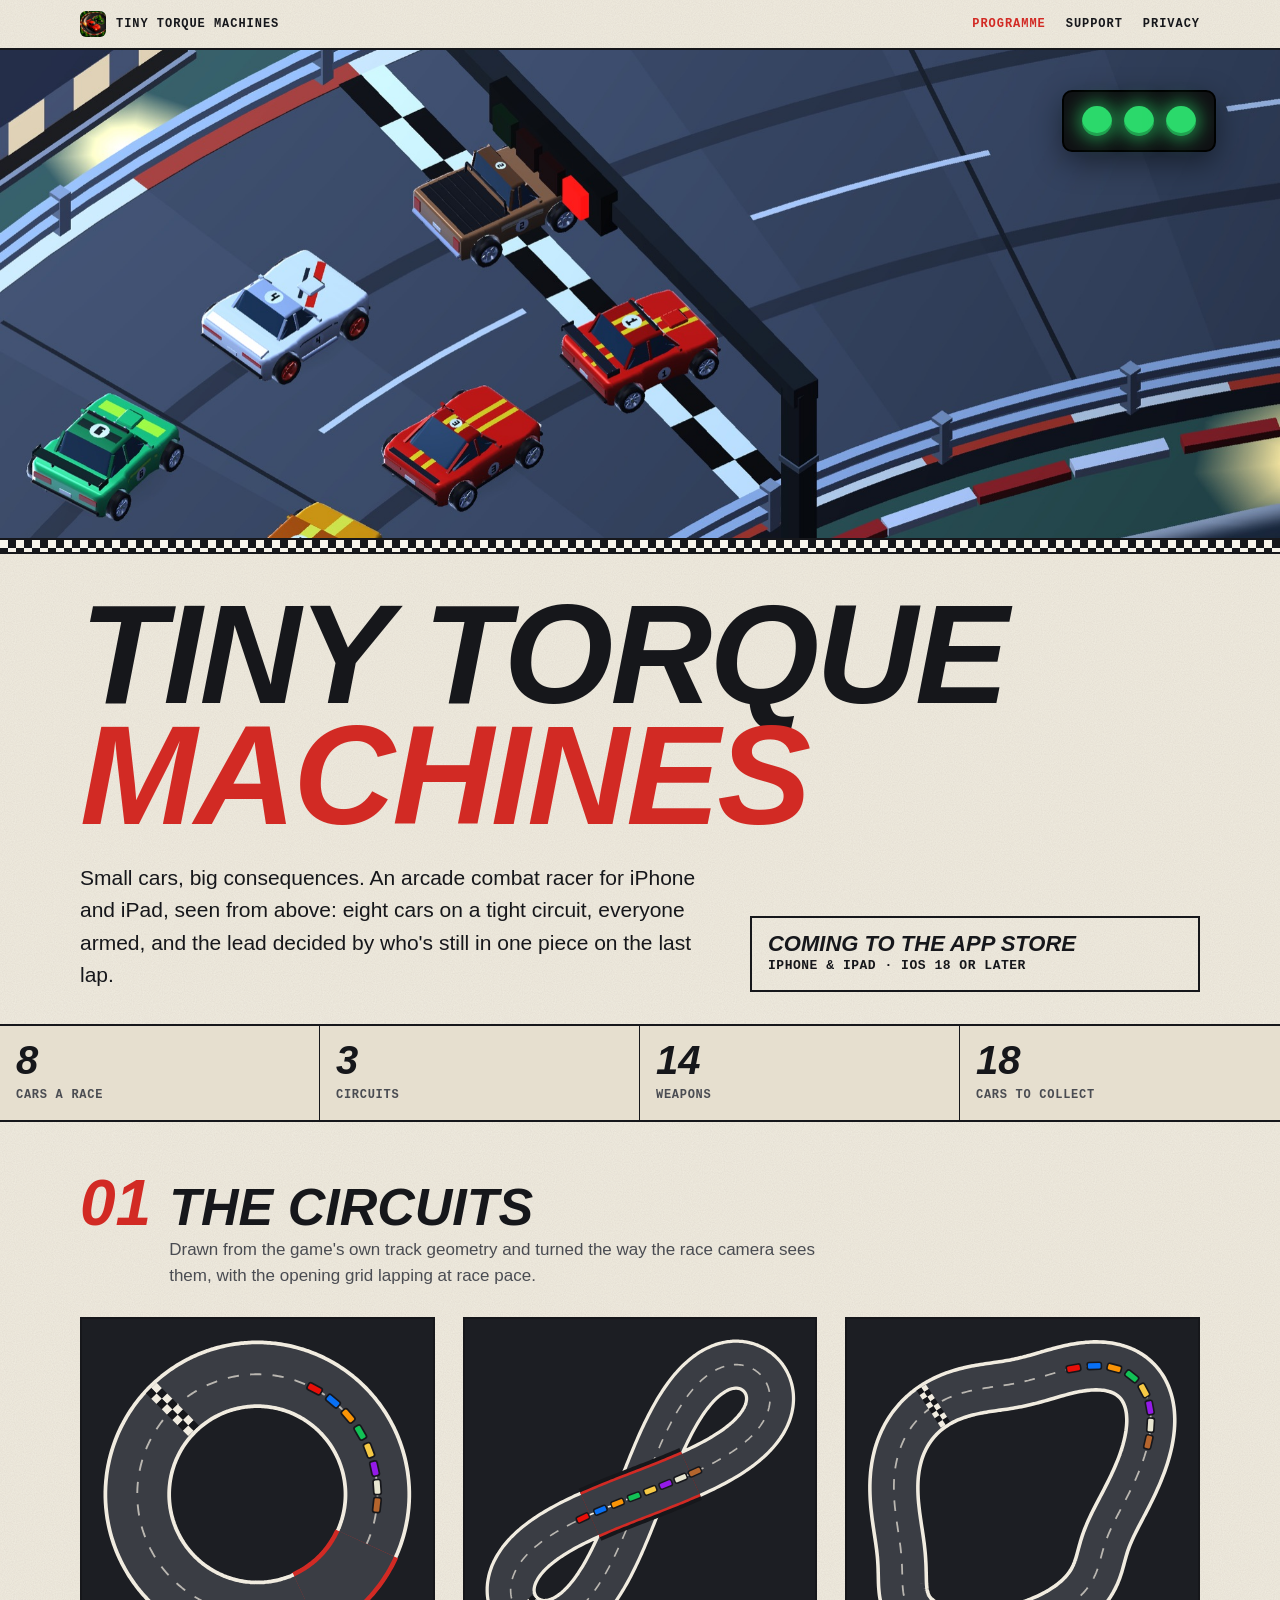
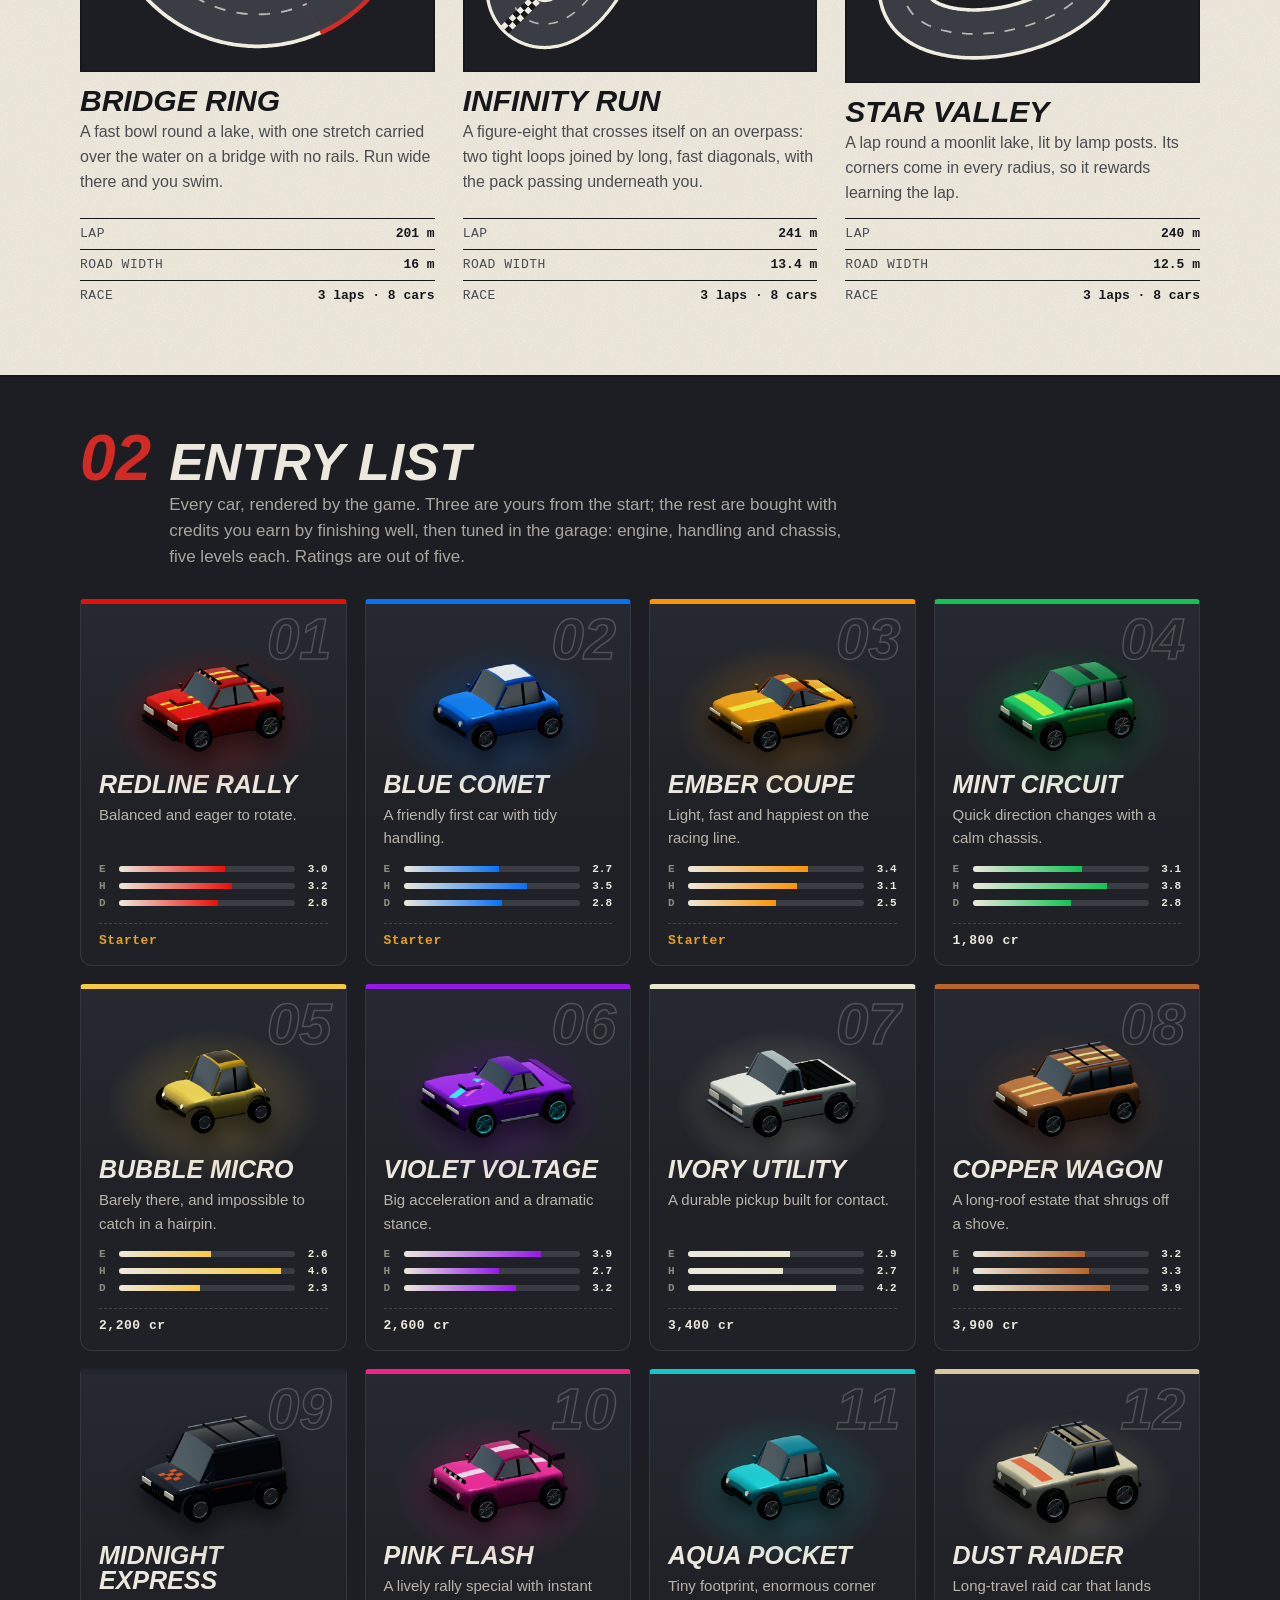
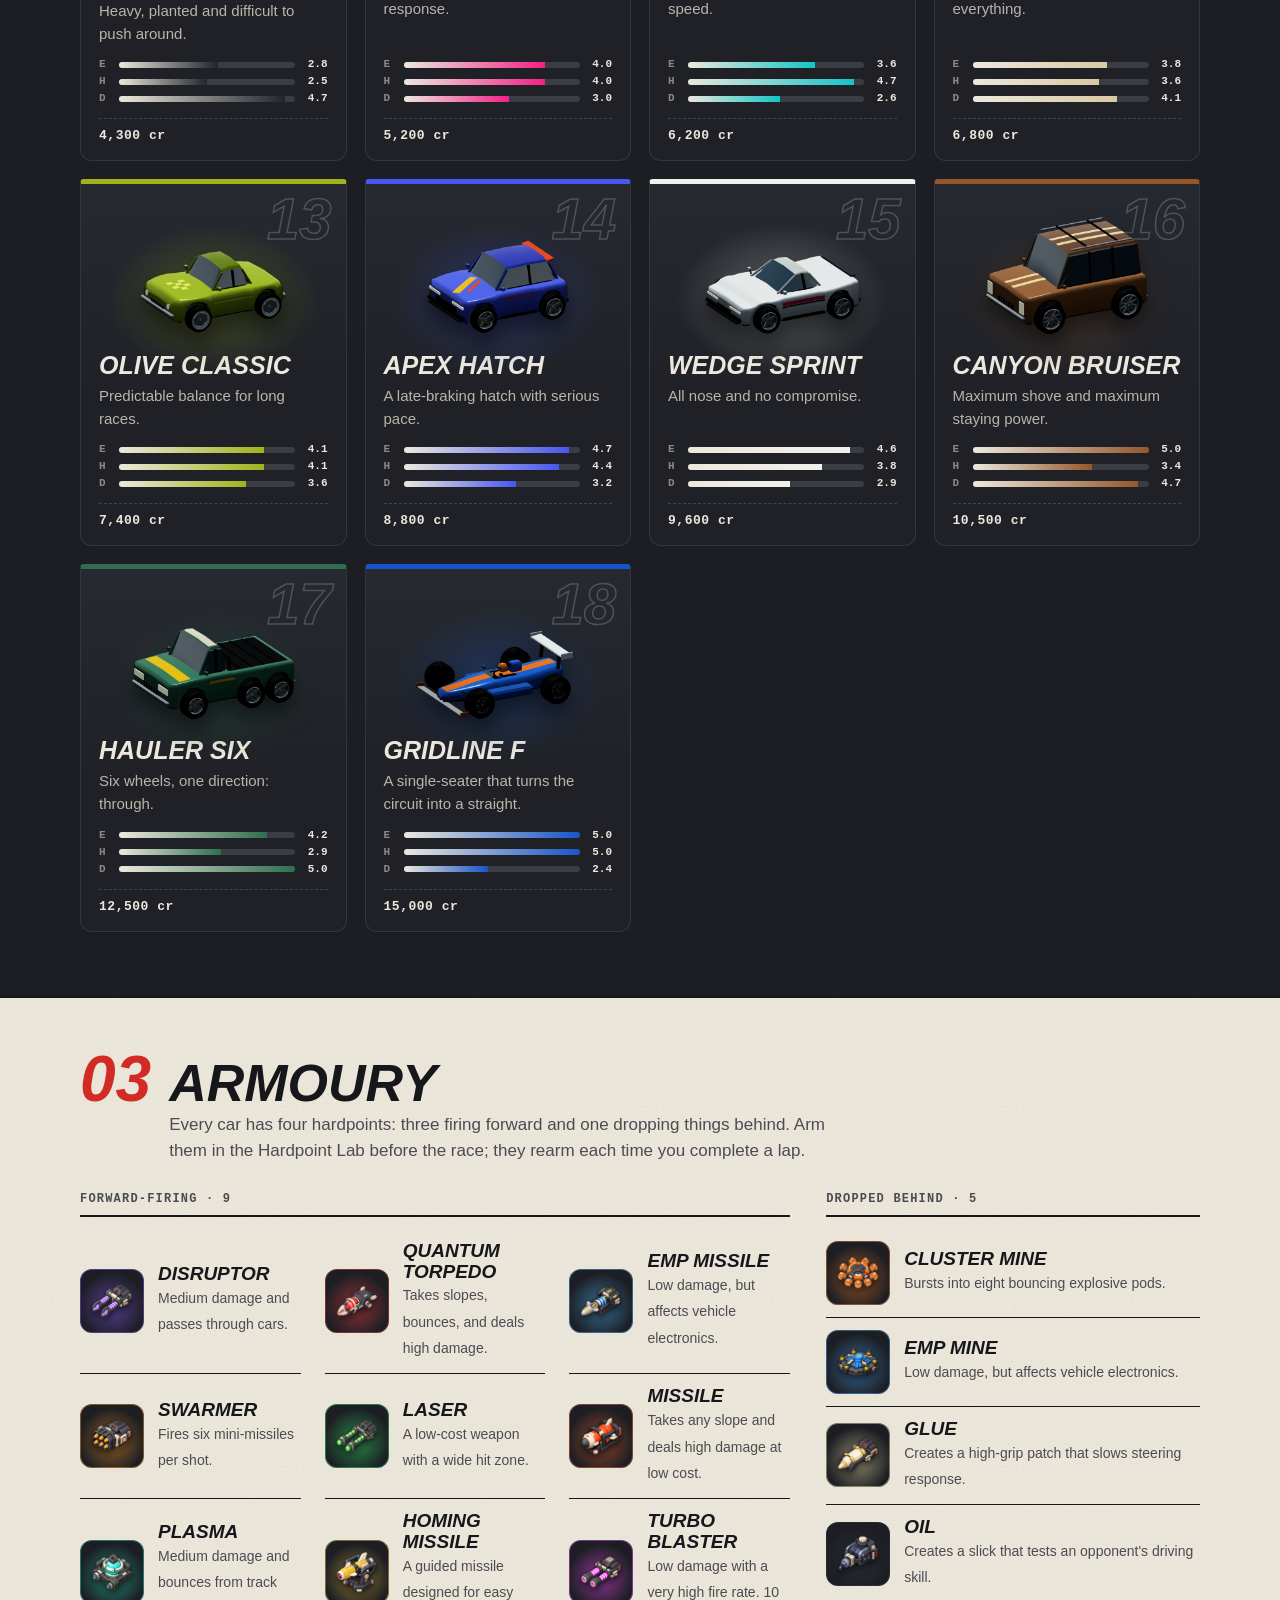
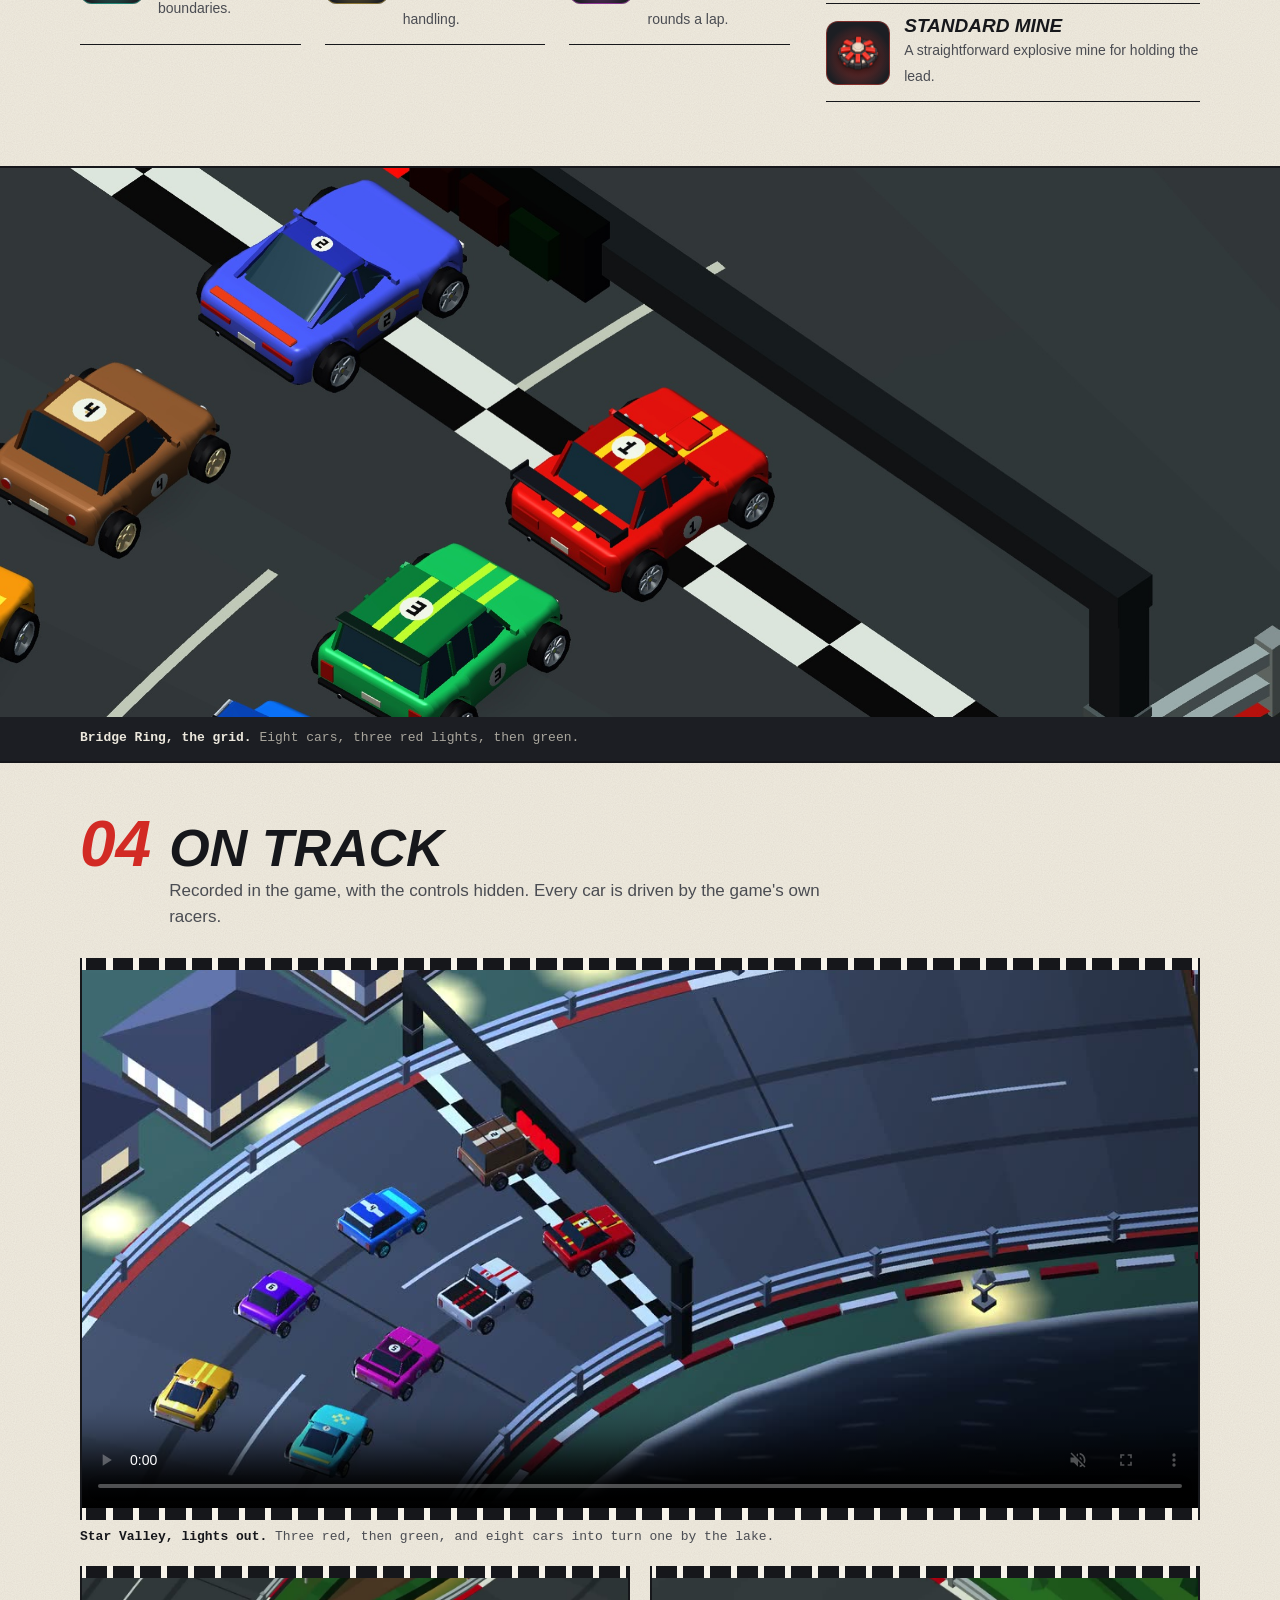
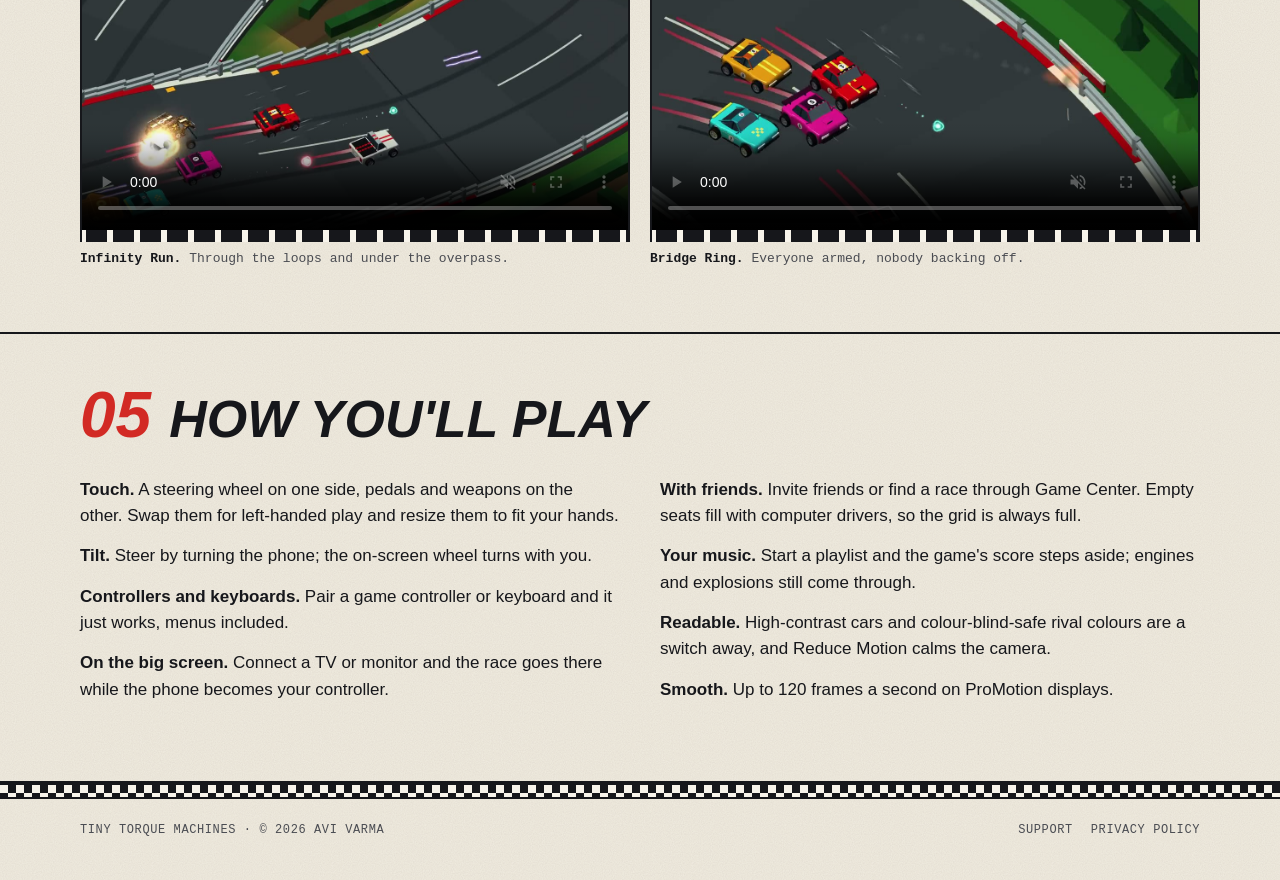
==== commit 2d38c3ea: "Add race films, car portraits and a live start to the site - The cover's gantry counts three red lig" ====
--- a/index.html
+++ b/index.html
@@ -26,7 +26,11 @@
   </header>
 
   <main>
-    <div class="cover-art" style="background-image:url('assets/hero.jpg')" role="img" aria-label="The start grid at Star Valley, under the light gantry"></div>
+    <div class="cover">
+      <div class="cover-art" style="background-image:url('assets/hero.jpg')" role="img" aria-label="The start grid at Star Valley, under the light gantry"></div>
+      <div class="gantry" aria-hidden="true"><i style="--i:0"></i><i style="--i:1"></i><i style="--i:2"></i></div>
+    </div>
+    <div class="checker" aria-hidden="true"></div>
 
     <section class="masthead">
       <div class="measure">
@@ -38,7 +42,7 @@
       </div>
     </section>
 
-    <div class="facts measure" style="width:100%">
+    <div class="facts">
       <div><b>8</b><span>Cars a race</span></div>
       <div><b>3</b><span>Circuits</span></div>
       <div><b>14</b><span>Weapons</span></div>
@@ -50,7 +54,7 @@
         <header class="chapter-head">
           <span class="no">01</span>
           <h2>The circuits</h2>
-          <p>Drawn from the game's own track geometry, turned the way the race camera sees them.</p>
+          <p>Drawn from the game's own track geometry and turned the way the race camera sees them, with the opening grid lapping at race pace.</p>
         </header>
         <div class="circuits">
         <article class="circuit">
@@ -60,6 +64,7 @@
     <path d="M22.63 -22.63L23.02 -22.23L23.4 -21.82L23.78 -21.41L24.15 -20.99L24.51 -20.57L24.87 -20.14L25.22 -19.7L25.56 -19.26L25.89 -18.81L26.21 -18.35L26.53 -17.89L26.84 -17.43L27.14 -16.96L27.43 -16.48L27.71 -16L27.99 -15.51L28.25 -15.02L28.51 -14.53L28.76 -14.03L29 -13.52L29.23 -13.02L29.46 -12.5L29.67 -11.99L29.87 -11.47L30.07 -10.94L30.26 -10.42L30.43 -9.89L30.6 -9.36L30.76 -8.82L30.91 -8.28L31.05 -7.74L31.18 -7.2L31.3 -6.65L31.41 -6.11L31.51 -5.56L31.61 -5.01L31.69 -4.45L31.76 -3.9L31.82 -3.34L31.88 -2.79L31.92 -2.23L31.96 -1.67L31.98 -1.12L32 -0.56L32 0L32 0.56L31.98 1.12L31.96 1.67L31.92 2.23L31.88 2.79L31.82 3.34L31.76 3.9L31.69 4.45L31.61 5.01L31.51 5.56L31.41 6.11L31.3 6.65L31.18 7.2L31.05 7.74L30.91 8.28L30.76 8.82L30.6 9.36L30.43 9.89L30.26 10.42L30.07 10.94L29.87 11.47L29.67 11.99L29.46 12.5L29.23 13.02L29 13.52L28.76 14.03L28.51 14.53L28.25 15.02L27.99 15.51L27.71 16L27.43 16.48L27.14 16.96L26.84 17.43L26.53 17.89L26.21 18.35L25.89 18.81L25.56 19.26L25.22 19.7L24.87 20.14L24.51 20.57L24.15 20.99L23.78 21.41L23.4 21.82L23.02 22.23L22.63 22.63L22.23 23.02L21.82 23.4L21.41 23.78L20.99 24.15L20.57 24.51L20.14 24.87L19.7 25.22L19.26 25.56L18.81 25.89L18.35 26.21L17.89 26.53L17.43 26.84L16.96 27.14L16.48 27.43L16 27.71L15.51 27.99L15.02 28.25L14.53 28.51L14.03 28.76L13.52 29L13.02 29.23L12.5 29.46L11.99 29.67L11.47 29.87L10.94 30.07L10.42 30.26L9.89 30.43L9.36 30.6L8.82 30.76L8.28 30.91L7.74 31.05L7.2 31.18L6.65 31.3L6.11 31.41L5.56 31.51L5.01 31.61L4.45 31.69L3.9 31.76L3.34 31.82L2.79 31.88L2.23 31.92L1.67 31.96L1.12 31.98L0.56 32L0 32L-0.56 32L-1.12 31.98L-1.67 31.96L-2.23 31.92L-2.79 31.88L-3.34 31.82L-3.9 31.76L-4.45 31.69L-5.01 31.61L-5.56 31.51L-6.11 31.41L-6.65 31.3L-7.2 31.18L-7.74 31.05L-8.28 30.91L-8.82 30.76L-9.36 30.6L-9.89 30.43L-10.42 30.26L-10.94 30.07L-11.47 29.87L-11.99 29.67L-12.5 29.46L-13.02 29.23L-13.52 29L-14.03 28.76L-14.53 28.51L-15.02 28.25L-15.51 27.99L-16 27.71L-16.48 27.43L-16.96 27.14L-17.43 26.84L-17.89 26.53L-18.35 26.21L-18.81 25.89L-19.26 25.56L-19.7 25.22L-20.14 24.87L-20.57 24.51L-20.99 24.15L-21.41 23.78L-21.82 23.4L-22.23 23.02L-22.63 22.63L-23.02 22.23L-23.4 21.82L-23.78 21.41L-24.15 20.99L-24.51 20.57L-24.87 20.14L-25.22 19.7L-25.56 19.26L-25.89 18.81L-26.21 18.35L-26.53 17.89L-26.84 17.43L-27.14 16.96L-27.43 16.48L-27.71 16L-27.99 15.51L-28.25 15.02L-28.51 14.53L-28.76 14.03L-29 13.52L-29.23 13.02L-29.46 12.5L-29.67 11.99L-29.87 11.47L-30.07 10.94L-30.26 10.42L-30.43 9.89L-30.6 9.36L-30.76 8.82L-30.91 8.28L-31.05 7.74L-31.18 7.2L-31.3 6.65L-31.41 6.11L-31.51 5.56L-31.61 5.01L-31.69 4.45L-31.76 3.9L-31.82 3.34L-31.88 2.79L-31.92 2.23L-31.96 1.67L-31.98 1.12L-32 0.56L-32 0L-32 -0.56L-31.98 -1.12L-31.96 -1.67L-31.92 -2.23L-31.88 -2.79L-31.82 -3.34L-31.76 -3.9L-31.69 -4.45L-31.61 -5.01L-31.51 -5.56L-31.41 -6.11L-31.3 -6.65L-31.18 -7.2L-31.05 -7.74L-30.91 -8.28L-30.76 -8.82L-30.6 -9.36L-30.43 -9.89L-30.26 -10.42L-30.07 -10.94L-29.87 -11.47L-29.67 -11.99L-29.46 -12.5L-29.23 -13.02L-29 -13.52L-28.76 -14.03L-28.51 -14.53L-28.25 -15.02L-27.99 -15.51L-27.71 -16L-27.43 -16.48L-27.14 -16.96L-26.84 -17.43L-26.53 -17.89L-26.21 -18.35L-25.89 -18.81L-25.56 -19.26L-25.22 -19.7L-24.87 -20.14L-24.51 -20.57L-24.15 -20.99L-23.78 -21.41L-23.4 -21.82L-23.02 -22.23L-22.63 -22.63L-22.23 -23.02L-21.82 -23.4L-21.41 -23.78L-20.99 -24.15L-20.57 -24.51L-20.14 -24.87L-19.7 -25.22L-19.26 -25.56L-18.81 -25.89L-18.35 -26.21L-17.89 -26.53L-17.43 -26.84L-16.96 -27.14L-16.48 -27.43L-16 -27.71L-15.51 -27.99L-15.02 -28.25L-14.53 -28.51L-14.03 -28.76L-13.52 -29L-13.02 -29.23L-12.5 -29.46L-11.99 -29.67L-11.47 -29.87L-10.94 -30.07L-10.42 -30.26L-9.89 -30.43L-9.36 -30.6L-8.82 -30.76L-8.28 -30.91L-7.74 -31.05L-7.2 -31.18L-6.65 -31.3L-6.11 -31.41L-5.56 -31.51L-5.01 -31.61L-4.45 -31.69L-3.9 -31.76L-3.34 -31.82L-2.79 -31.88L-2.23 -31.92L-1.67 -31.96L-1.12 -31.98L-0.56 -32L0 -32L0.56 -32L1.12 -31.98L1.67 -31.96L2.23 -31.92L2.79 -31.88L3.34 -31.82L3.9 -31.76L4.45 -31.69L5.01 -31.61L5.56 -31.51L6.11 -31.41L6.65 -31.3L7.2 -31.18L7.74 -31.05L8.28 -30.91L8.82 -30.76L9.36 -30.6L9.89 -30.43L10.42 -30.26L10.94 -30.07L11.47 -29.87L11.99 -29.67L12.5 -29.46L13.02 -29.23L13.52 -29L14.03 -28.76L14.53 -28.51L15.02 -28.25L15.51 -27.99L16 -27.71L16.48 -27.43L16.96 -27.14L17.43 -26.84L17.89 -26.53L18.35 -26.21L18.81 -25.89L19.26 -25.56L19.7 -25.22L20.14 -24.87L20.57 -24.51L20.99 -24.15L21.41 -23.78L21.82 -23.4L22.23 -23.02L22.63 -22.63Z" stroke="#f1ece0" stroke-width="0.5" stroke-dasharray="3 3" fill="none" opacity="0.7"/>
     <path d="M29.15 13.21L28.91 13.73L28.65 14.25L28.39 14.76L28.12 15.27L27.84 15.77L27.55 16.27L27.26 16.76L26.95 17.25L26.64 17.73L26.31 18.21L25.98 18.68L25.64 19.15L25.29 19.6L24.93 20.06L24.57 20.5L24.2 20.94L23.82 21.37L23.43 21.8L23.03 22.22L22.63 22.63L22.22 23.03L21.8 23.43L21.37 23.82L20.94 24.2L20.5 24.57L20.06 24.93L19.6 25.29L19.15 25.64L18.68 25.98L18.21 26.31L17.73 26.64L17.25 26.95L16.76 27.26L16.27 27.55L15.77 27.84L15.27 28.12L14.76 28.39L14.25 28.65L13.73 28.91L13.21 29.15" stroke="#d22a24" stroke-width="18.4" fill="none"/><path d="M29.15 13.21L28.91 13.73L28.65 14.25L28.39 14.76L28.12 15.27L27.84 15.77L27.55 16.27L27.26 16.76L26.95 17.25L26.64 17.73L26.31 18.21L25.98 18.68L25.64 19.15L25.29 19.6L24.93 20.06L24.57 20.5L24.2 20.94L23.82 21.37L23.43 21.8L23.03 22.22L22.63 22.63L22.22 23.03L21.8 23.43L21.37 23.82L20.94 24.2L20.5 24.57L20.06 24.93L19.6 25.29L19.15 25.64L18.68 25.98L18.21 26.31L17.73 26.64L17.25 26.95L16.76 27.26L16.27 27.55L15.77 27.84L15.27 28.12L14.76 28.39L14.25 28.65L13.73 28.91L13.21 29.15" stroke="#3a3d44" stroke-width="16" fill="none"/>
     <g transform="translate(-22.63 -22.63) rotate(45.29)"><rect x="-8" y="-2" width="2" height="2" fill="#f1ece0"/><rect x="-6" y="-2" width="2" height="2" fill="#16171b"/><rect x="-4" y="-2" width="2" height="2" fill="#f1ece0"/><rect x="-2" y="-2" width="2" height="2" fill="#16171b"/><rect x="0" y="-2" width="2" height="2" fill="#f1ece0"/><rect x="2" y="-2" width="2" height="2" fill="#16171b"/><rect x="4" y="-2" width="2" height="2" fill="#f1ece0"/><rect x="6" y="-2" width="2" height="2" fill="#16171b"/><rect x="-8" y="0" width="2" height="2" fill="#16171b"/><rect x="-6" y="0" width="2" height="2" fill="#f1ece0"/><rect x="-4" y="0" width="2" height="2" fill="#16171b"/><rect x="-2" y="0" width="2" height="2" fill="#f1ece0"/><rect x="0" y="0" width="2" height="2" fill="#16171b"/><rect x="2" y="0" width="2" height="2" fill="#f1ece0"/><rect x="4" y="0" width="2" height="2" fill="#16171b"/><rect x="6" y="0" width="2" height="2" fill="#f1ece0"/></g>
+    <g class="field"><g><rect x="-2" y="-1" width="4" height="2" rx="0.6" fill="#B5652D" stroke="#16171b" stroke-width="0.45"/><animateMotion dur="14.15s" begin="-2.94s" repeatCount="indefinite" rotate="auto" path="M-22.63 -22.63L-22.23 -23.02L-21.82 -23.4L-21.41 -23.78L-20.99 -24.15L-20.57 -24.51L-20.14 -24.87L-19.7 -25.22L-19.26 -25.56L-18.81 -25.89L-18.35 -26.21L-17.89 -26.53L-17.43 -26.84L-16.96 -27.14L-16.48 -27.43L-16 -27.71L-15.51 -27.99L-15.02 -28.25L-14.53 -28.51L-14.03 -28.76L-13.52 -29L-13.02 -29.23L-12.5 -29.46L-11.99 -29.67L-11.47 -29.87L-10.94 -30.07L-10.42 -30.26L-9.89 -30.43L-9.36 -30.6L-8.82 -30.76L-8.28 -30.91L-7.74 -31.05L-7.2 -31.18L-6.65 -31.3L-6.11 -31.41L-5.56 -31.51L-5.01 -31.61L-4.45 -31.69L-3.9 -31.76L-3.34 -31.82L-2.79 -31.88L-2.23 -31.92L-1.67 -31.96L-1.12 -31.98L-0.56 -32L0 -32L0.56 -32L1.12 -31.98L1.67 -31.96L2.23 -31.92L2.79 -31.88L3.34 -31.82L3.9 -31.76L4.45 -31.69L5.01 -31.61L5.56 -31.51L6.11 -31.41L6.65 -31.3L7.2 -31.18L7.74 -31.05L8.28 -30.91L8.82 -30.76L9.36 -30.6L9.89 -30.43L10.42 -30.26L10.94 -30.07L11.47 -29.87L11.99 -29.67L12.5 -29.46L13.02 -29.23L13.52 -29L14.03 -28.76L14.53 -28.51L15.02 -28.25L15.51 -27.99L16 -27.71L16.48 -27.43L16.96 -27.14L17.43 -26.84L17.89 -26.53L18.35 -26.21L18.81 -25.89L19.26 -25.56L19.7 -25.22L20.14 -24.87L20.57 -24.51L20.99 -24.15L21.41 -23.78L21.82 -23.4L22.23 -23.02L22.63 -22.63L23.02 -22.23L23.4 -21.82L23.78 -21.41L24.15 -20.99L24.51 -20.57L24.87 -20.14L25.22 -19.7L25.56 -19.26L25.89 -18.81L26.21 -18.35L26.53 -17.89L26.84 -17.43L27.14 -16.96L27.43 -16.48L27.71 -16L27.99 -15.51L28.25 -15.02L28.51 -14.53L28.76 -14.03L29 -13.52L29.23 -13.02L29.46 -12.5L29.67 -11.99L29.87 -11.47L30.07 -10.94L30.26 -10.42L30.43 -9.89L30.6 -9.36L30.76 -8.82L30.91 -8.28L31.05 -7.74L31.18 -7.2L31.3 -6.65L31.41 -6.11L31.51 -5.56L31.61 -5.01L31.69 -4.45L31.76 -3.9L31.82 -3.34L31.88 -2.79L31.92 -2.23L31.96 -1.67L31.98 -1.12L32 -0.56L32 0L32 0.56L31.98 1.12L31.96 1.67L31.92 2.23L31.88 2.79L31.82 3.34L31.76 3.9L31.69 4.45L31.61 5.01L31.51 5.56L31.41 6.11L31.3 6.65L31.18 7.2L31.05 7.74L30.91 8.28L30.76 8.82L30.6 9.36L30.43 9.89L30.26 10.42L30.07 10.94L29.87 11.47L29.67 11.99L29.46 12.5L29.23 13.02L29 13.52L28.76 14.03L28.51 14.53L28.25 15.02L27.99 15.51L27.71 16L27.43 16.48L27.14 16.96L26.84 17.43L26.53 17.89L26.21 18.35L25.89 18.81L25.56 19.26L25.22 19.7L24.87 20.14L24.51 20.57L24.15 20.99L23.78 21.41L23.4 21.82L23.02 22.23L22.63 22.63L22.23 23.02L21.82 23.4L21.41 23.78L20.99 24.15L20.57 24.51L20.14 24.87L19.7 25.22L19.26 25.56L18.81 25.89L18.35 26.21L17.89 26.53L17.43 26.84L16.96 27.14L16.48 27.43L16 27.71L15.51 27.99L15.02 28.25L14.53 28.51L14.03 28.76L13.52 29L13.02 29.23L12.5 29.46L11.99 29.67L11.47 29.87L10.94 30.07L10.42 30.26L9.89 30.43L9.36 30.6L8.82 30.76L8.28 30.91L7.74 31.05L7.2 31.18L6.65 31.3L6.11 31.41L5.56 31.51L5.01 31.61L4.45 31.69L3.9 31.76L3.34 31.82L2.79 31.88L2.23 31.92L1.67 31.96L1.12 31.98L0.56 32L0 32L-0.56 32L-1.12 31.98L-1.67 31.96L-2.23 31.92L-2.79 31.88L-3.34 31.82L-3.9 31.76L-4.45 31.69L-5.01 31.61L-5.56 31.51L-6.11 31.41L-6.65 31.3L-7.2 31.18L-7.74 31.05L-8.28 30.91L-8.82 30.76L-9.36 30.6L-9.89 30.43L-10.42 30.26L-10.94 30.07L-11.47 29.87L-11.99 29.67L-12.5 29.46L-13.02 29.23L-13.52 29L-14.03 28.76L-14.53 28.51L-15.02 28.25L-15.51 27.99L-16 27.71L-16.48 27.43L-16.96 27.14L-17.43 26.84L-17.89 26.53L-18.35 26.21L-18.81 25.89L-19.26 25.56L-19.7 25.22L-20.14 24.87L-20.57 24.51L-20.99 24.15L-21.41 23.78L-21.82 23.4L-22.23 23.02L-22.63 22.63L-23.02 22.23L-23.4 21.82L-23.78 21.41L-24.15 20.99L-24.51 20.57L-24.87 20.14L-25.22 19.7L-25.56 19.26L-25.89 18.81L-26.21 18.35L-26.53 17.89L-26.84 17.43L-27.14 16.96L-27.43 16.48L-27.71 16L-27.99 15.51L-28.25 15.02L-28.51 14.53L-28.76 14.03L-29 13.52L-29.23 13.02L-29.46 12.5L-29.67 11.99L-29.87 11.47L-30.07 10.94L-30.26 10.42L-30.43 9.89L-30.6 9.36L-30.76 8.82L-30.91 8.28L-31.05 7.74L-31.18 7.2L-31.3 6.65L-31.41 6.11L-31.51 5.56L-31.61 5.01L-31.69 4.45L-31.76 3.9L-31.82 3.34L-31.88 2.79L-31.92 2.23L-31.96 1.67L-31.98 1.12L-32 0.56L-32 0L-32 -0.56L-31.98 -1.12L-31.96 -1.67L-31.92 -2.23L-31.88 -2.79L-31.82 -3.34L-31.76 -3.9L-31.69 -4.45L-31.61 -5.01L-31.51 -5.56L-31.41 -6.11L-31.3 -6.65L-31.18 -7.2L-31.05 -7.74L-30.91 -8.28L-30.76 -8.82L-30.6 -9.36L-30.43 -9.89L-30.26 -10.42L-30.07 -10.94L-29.87 -11.47L-29.67 -11.99L-29.46 -12.5L-29.23 -13.02L-29 -13.52L-28.76 -14.03L-28.51 -14.53L-28.25 -15.02L-27.99 -15.51L-27.71 -16L-27.43 -16.48L-27.14 -16.96L-26.84 -17.43L-26.53 -17.89L-26.21 -18.35L-25.89 -18.81L-25.56 -19.26L-25.22 -19.7L-24.87 -20.14L-24.51 -20.57L-24.15 -20.99L-23.78 -21.41L-23.4 -21.82L-23.02 -22.23L-22.63 -22.63"/></g><g><rect x="-2" y="-1" width="4" height="2" rx="0.6" fill="#E8E6D1" stroke="#16171b" stroke-width="0.45"/><animateMotion dur="13.92s" begin="-2.52s" repeatCount="indefinite" rotate="auto" path="M-22.63 -22.63L-22.23 -23.02L-21.82 -23.4L-21.41 -23.78L-20.99 -24.15L-20.57 -24.51L-20.14 -24.87L-19.7 -25.22L-19.26 -25.56L-18.81 -25.89L-18.35 -26.21L-17.89 -26.53L-17.43 -26.84L-16.96 -27.14L-16.48 -27.43L-16 -27.71L-15.51 -27.99L-15.02 -28.25L-14.53 -28.51L-14.03 -28.76L-13.52 -29L-13.02 -29.23L-12.5 -29.46L-11.99 -29.67L-11.47 -29.87L-10.94 -30.07L-10.42 -30.26L-9.89 -30.43L-9.36 -30.6L-8.82 -30.76L-8.28 -30.91L-7.74 -31.05L-7.2 -31.18L-6.65 -31.3L-6.11 -31.41L-5.56 -31.51L-5.01 -31.61L-4.45 -31.69L-3.9 -31.76L-3.34 -31.82L-2.79 -31.88L-2.23 -31.92L-1.67 -31.96L-1.12 -31.98L-0.56 -32L0 -32L0.56 -32L1.12 -31.98L1.67 -31.96L2.23 -31.92L2.79 -31.88L3.34 -31.82L3.9 -31.76L4.45 -31.69L5.01 -31.61L5.56 -31.51L6.11 -31.41L6.65 -31.3L7.2 -31.18L7.74 -31.05L8.28 -30.91L8.82 -30.76L9.36 -30.6L9.89 -30.43L10.42 -30.26L10.94 -30.07L11.47 -29.87L11.99 -29.67L12.5 -29.46L13.02 -29.23L13.52 -29L14.03 -28.76L14.53 -28.51L15.02 -28.25L15.51 -27.99L16 -27.71L16.48 -27.43L16.96 -27.14L17.43 -26.84L17.89 -26.53L18.35 -26.21L18.81 -25.89L19.26 -25.56L19.7 -25.22L20.14 -24.87L20.57 -24.51L20.99 -24.15L21.41 -23.78L21.82 -23.4L22.23 -23.02L22.63 -22.63L23.02 -22.23L23.4 -21.82L23.78 -21.41L24.15 -20.99L24.51 -20.57L24.87 -20.14L25.22 -19.7L25.56 -19.26L25.89 -18.81L26.21 -18.35L26.53 -17.89L26.84 -17.43L27.14 -16.96L27.43 -16.48L27.71 -16L27.99 -15.51L28.25 -15.02L28.51 -14.53L28.76 -14.03L29 -13.52L29.23 -13.02L29.46 -12.5L29.67 -11.99L29.87 -11.47L30.07 -10.94L30.26 -10.42L30.43 -9.89L30.6 -9.36L30.76 -8.82L30.91 -8.28L31.05 -7.74L31.18 -7.2L31.3 -6.65L31.41 -6.11L31.51 -5.56L31.61 -5.01L31.69 -4.45L31.76 -3.9L31.82 -3.34L31.88 -2.79L31.92 -2.23L31.96 -1.67L31.98 -1.12L32 -0.56L32 0L32 0.56L31.98 1.12L31.96 1.67L31.92 2.23L31.88 2.79L31.82 3.34L31.76 3.9L31.69 4.45L31.61 5.01L31.51 5.56L31.41 6.11L31.3 6.65L31.18 7.2L31.05 7.74L30.91 8.28L30.76 8.82L30.6 9.36L30.43 9.89L30.26 10.42L30.07 10.94L29.87 11.47L29.67 11.99L29.46 12.5L29.23 13.02L29 13.52L28.76 14.03L28.51 14.53L28.25 15.02L27.99 15.51L27.71 16L27.43 16.48L27.14 16.96L26.84 17.43L26.53 17.89L26.21 18.35L25.89 18.81L25.56 19.26L25.22 19.7L24.87 20.14L24.51 20.57L24.15 20.99L23.78 21.41L23.4 21.82L23.02 22.23L22.63 22.63L22.23 23.02L21.82 23.4L21.41 23.78L20.99 24.15L20.57 24.51L20.14 24.87L19.7 25.22L19.26 25.56L18.81 25.89L18.35 26.21L17.89 26.53L17.43 26.84L16.96 27.14L16.48 27.43L16 27.71L15.51 27.99L15.02 28.25L14.53 28.51L14.03 28.76L13.52 29L13.02 29.23L12.5 29.46L11.99 29.67L11.47 29.87L10.94 30.07L10.42 30.26L9.89 30.43L9.36 30.6L8.82 30.76L8.28 30.91L7.74 31.05L7.2 31.18L6.65 31.3L6.11 31.41L5.56 31.51L5.01 31.61L4.45 31.69L3.9 31.76L3.34 31.82L2.79 31.88L2.23 31.92L1.67 31.96L1.12 31.98L0.56 32L0 32L-0.56 32L-1.12 31.98L-1.67 31.96L-2.23 31.92L-2.79 31.88L-3.34 31.82L-3.9 31.76L-4.45 31.69L-5.01 31.61L-5.56 31.51L-6.11 31.41L-6.65 31.3L-7.2 31.18L-7.74 31.05L-8.28 30.91L-8.82 30.76L-9.36 30.6L-9.89 30.43L-10.42 30.26L-10.94 30.07L-11.47 29.87L-11.99 29.67L-12.5 29.46L-13.02 29.23L-13.52 29L-14.03 28.76L-14.53 28.51L-15.02 28.25L-15.51 27.99L-16 27.71L-16.48 27.43L-16.96 27.14L-17.43 26.84L-17.89 26.53L-18.35 26.21L-18.81 25.89L-19.26 25.56L-19.7 25.22L-20.14 24.87L-20.57 24.51L-20.99 24.15L-21.41 23.78L-21.82 23.4L-22.23 23.02L-22.63 22.63L-23.02 22.23L-23.4 21.82L-23.78 21.41L-24.15 20.99L-24.51 20.57L-24.87 20.14L-25.22 19.7L-25.56 19.26L-25.89 18.81L-26.21 18.35L-26.53 17.89L-26.84 17.43L-27.14 16.96L-27.43 16.48L-27.71 16L-27.99 15.51L-28.25 15.02L-28.51 14.53L-28.76 14.03L-29 13.52L-29.23 13.02L-29.46 12.5L-29.67 11.99L-29.87 11.47L-30.07 10.94L-30.26 10.42L-30.43 9.89L-30.6 9.36L-30.76 8.82L-30.91 8.28L-31.05 7.74L-31.18 7.2L-31.3 6.65L-31.41 6.11L-31.51 5.56L-31.61 5.01L-31.69 4.45L-31.76 3.9L-31.82 3.34L-31.88 2.79L-31.92 2.23L-31.96 1.67L-31.98 1.12L-32 0.56L-32 0L-32 -0.56L-31.98 -1.12L-31.96 -1.67L-31.92 -2.23L-31.88 -2.79L-31.82 -3.34L-31.76 -3.9L-31.69 -4.45L-31.61 -5.01L-31.51 -5.56L-31.41 -6.11L-31.3 -6.65L-31.18 -7.2L-31.05 -7.74L-30.91 -8.28L-30.76 -8.82L-30.6 -9.36L-30.43 -9.89L-30.26 -10.42L-30.07 -10.94L-29.87 -11.47L-29.67 -11.99L-29.46 -12.5L-29.23 -13.02L-29 -13.52L-28.76 -14.03L-28.51 -14.53L-28.25 -15.02L-27.99 -15.51L-27.71 -16L-27.43 -16.48L-27.14 -16.96L-26.84 -17.43L-26.53 -17.89L-26.21 -18.35L-25.89 -18.81L-25.56 -19.26L-25.22 -19.7L-24.87 -20.14L-24.51 -20.57L-24.15 -20.99L-23.78 -21.41L-23.4 -21.82L-23.02 -22.23L-22.63 -22.63"/></g><g><rect x="-2" y="-1" width="4" height="2" rx="0.6" fill="#941AE8" stroke="#16171b" stroke-width="0.45"/><animateMotion dur="13.7s" begin="-2.1s" repeatCount="indefinite" rotate="auto" path="M-22.63 -22.63L-22.23 -23.02L-21.82 -23.4L-21.41 -23.78L-20.99 -24.15L-20.57 -24.51L-20.14 -24.87L-19.7 -25.22L-19.26 -25.56L-18.81 -25.89L-18.35 -26.21L-17.89 -26.53L-17.43 -26.84L-16.96 -27.14L-16.48 -27.43L-16 -27.71L-15.51 -27.99L-15.02 -28.25L-14.53 -28.51L-14.03 -28.76L-13.52 -29L-13.02 -29.23L-12.5 -29.46L-11.99 -29.67L-11.47 -29.87L-10.94 -30.07L-10.42 -30.26L-9.89 -30.43L-9.36 -30.6L-8.82 -30.76L-8.28 -30.91L-7.74 -31.05L-7.2 -31.18L-6.65 -31.3L-6.11 -31.41L-5.56 -31.51L-5.01 -31.61L-4.45 -31.69L-3.9 -31.76L-3.34 -31.82L-2.79 -31.88L-2.23 -31.92L-1.67 -31.96L-1.12 -31.98L-0.56 -32L0 -32L0.56 -32L1.12 -31.98L1.67 -31.96L2.23 -31.92L2.79 -31.88L3.34 -31.82L3.9 -31.76L4.45 -31.69L5.01 -31.61L5.56 -31.51L6.11 -31.41L6.65 -31.3L7.2 -31.18L7.74 -31.05L8.28 -30.91L8.82 -30.76L9.36 -30.6L9.89 -30.43L10.42 -30.26L10.94 -30.07L11.47 -29.87L11.99 -29.67L12.5 -29.46L13.02 -29.23L13.52 -29L14.03 -28.76L14.53 -28.51L15.02 -28.25L15.51 -27.99L16 -27.71L16.48 -27.43L16.96 -27.14L17.43 -26.84L17.89 -26.53L18.35 -26.21L18.81 -25.89L19.26 -25.56L19.7 -25.22L20.14 -24.87L20.57 -24.51L20.99 -24.15L21.41 -23.78L21.82 -23.4L22.23 -23.02L22.63 -22.63L23.02 -22.23L23.4 -21.82L23.78 -21.41L24.15 -20.99L24.51 -20.57L24.87 -20.14L25.22 -19.7L25.56 -19.26L25.89 -18.81L26.21 -18.35L26.53 -17.89L26.84 -17.43L27.14 -16.96L27.43 -16.48L27.71 -16L27.99 -15.51L28.25 -15.02L28.51 -14.53L28.76 -14.03L29 -13.52L29.23 -13.02L29.46 -12.5L29.67 -11.99L29.87 -11.47L30.07 -10.94L30.26 -10.42L30.43 -9.89L30.6 -9.36L30.76 -8.82L30.91 -8.28L31.05 -7.74L31.18 -7.2L31.3 -6.65L31.41 -6.11L31.51 -5.56L31.61 -5.01L31.69 -4.45L31.76 -3.9L31.82 -3.34L31.88 -2.79L31.92 -2.23L31.96 -1.67L31.98 -1.12L32 -0.56L32 0L32 0.56L31.98 1.12L31.96 1.67L31.92 2.23L31.88 2.79L31.82 3.34L31.76 3.9L31.69 4.45L31.61 5.01L31.51 5.56L31.41 6.11L31.3 6.65L31.18 7.2L31.05 7.74L30.91 8.28L30.76 8.82L30.6 9.36L30.43 9.89L30.26 10.42L30.07 10.94L29.87 11.47L29.67 11.99L29.46 12.5L29.23 13.02L29 13.52L28.76 14.03L28.51 14.53L28.25 15.02L27.99 15.51L27.71 16L27.43 16.48L27.14 16.96L26.84 17.43L26.53 17.89L26.21 18.35L25.89 18.81L25.56 19.26L25.22 19.7L24.87 20.14L24.51 20.57L24.15 20.99L23.78 21.41L23.4 21.82L23.02 22.23L22.63 22.63L22.23 23.02L21.82 23.4L21.41 23.78L20.99 24.15L20.57 24.51L20.14 24.87L19.7 25.22L19.26 25.56L18.81 25.89L18.35 26.21L17.89 26.53L17.43 26.84L16.96 27.14L16.48 27.43L16 27.71L15.51 27.99L15.02 28.25L14.53 28.51L14.03 28.76L13.52 29L13.02 29.23L12.5 29.46L11.99 29.67L11.47 29.87L10.94 30.07L10.42 30.26L9.89 30.43L9.36 30.6L8.82 30.76L8.28 30.91L7.74 31.05L7.2 31.18L6.65 31.3L6.11 31.41L5.56 31.51L5.01 31.61L4.45 31.69L3.9 31.76L3.34 31.82L2.79 31.88L2.23 31.92L1.67 31.96L1.12 31.98L0.56 32L0 32L-0.56 32L-1.12 31.98L-1.67 31.96L-2.23 31.92L-2.79 31.88L-3.34 31.82L-3.9 31.76L-4.45 31.69L-5.01 31.61L-5.56 31.51L-6.11 31.41L-6.65 31.3L-7.2 31.18L-7.74 31.05L-8.28 30.91L-8.82 30.76L-9.36 30.6L-9.89 30.43L-10.42 30.26L-10.94 30.07L-11.47 29.87L-11.99 29.67L-12.5 29.46L-13.02 29.23L-13.52 29L-14.03 28.76L-14.53 28.51L-15.02 28.25L-15.51 27.99L-16 27.71L-16.48 27.43L-16.96 27.14L-17.43 26.84L-17.89 26.53L-18.35 26.21L-18.81 25.89L-19.26 25.56L-19.7 25.22L-20.14 24.87L-20.57 24.51L-20.99 24.15L-21.41 23.78L-21.82 23.4L-22.23 23.02L-22.63 22.63L-23.02 22.23L-23.4 21.82L-23.78 21.41L-24.15 20.99L-24.51 20.57L-24.87 20.14L-25.22 19.7L-25.56 19.26L-25.89 18.81L-26.21 18.35L-26.53 17.89L-26.84 17.43L-27.14 16.96L-27.43 16.48L-27.71 16L-27.99 15.51L-28.25 15.02L-28.51 14.53L-28.76 14.03L-29 13.52L-29.23 13.02L-29.46 12.5L-29.67 11.99L-29.87 11.47L-30.07 10.94L-30.26 10.42L-30.43 9.89L-30.6 9.36L-30.76 8.82L-30.91 8.28L-31.05 7.74L-31.18 7.2L-31.3 6.65L-31.41 6.11L-31.51 5.56L-31.61 5.01L-31.69 4.45L-31.76 3.9L-31.82 3.34L-31.88 2.79L-31.92 2.23L-31.96 1.67L-31.98 1.12L-32 0.56L-32 0L-32 -0.56L-31.98 -1.12L-31.96 -1.67L-31.92 -2.23L-31.88 -2.79L-31.82 -3.34L-31.76 -3.9L-31.69 -4.45L-31.61 -5.01L-31.51 -5.56L-31.41 -6.11L-31.3 -6.65L-31.18 -7.2L-31.05 -7.74L-30.91 -8.28L-30.76 -8.82L-30.6 -9.36L-30.43 -9.89L-30.26 -10.42L-30.07 -10.94L-29.87 -11.47L-29.67 -11.99L-29.46 -12.5L-29.23 -13.02L-29 -13.52L-28.76 -14.03L-28.51 -14.53L-28.25 -15.02L-27.99 -15.51L-27.71 -16L-27.43 -16.48L-27.14 -16.96L-26.84 -17.43L-26.53 -17.89L-26.21 -18.35L-25.89 -18.81L-25.56 -19.26L-25.22 -19.7L-24.87 -20.14L-24.51 -20.57L-24.15 -20.99L-23.78 -21.41L-23.4 -21.82L-23.02 -22.23L-22.63 -22.63"/></g><g><rect x="-2" y="-1" width="4" height="2" rx="0.6" fill="#F6C945" stroke="#16171b" stroke-width="0.45"/><animateMotion dur="13.47s" begin="-1.68s" repeatCount="indefinite" rotate="auto" path="M-22.63 -22.63L-22.23 -23.02L-21.82 -23.4L-21.41 -23.78L-20.99 -24.15L-20.57 -24.51L-20.14 -24.87L-19.7 -25.22L-19.26 -25.56L-18.81 -25.89L-18.35 -26.21L-17.89 -26.53L-17.43 -26.84L-16.96 -27.14L-16.48 -27.43L-16 -27.71L-15.51 -27.99L-15.02 -28.25L-14.53 -28.51L-14.03 -28.76L-13.52 -29L-13.02 -29.23L-12.5 -29.46L-11.99 -29.67L-11.47 -29.87L-10.94 -30.07L-10.42 -30.26L-9.89 -30.43L-9.36 -30.6L-8.82 -30.76L-8.28 -30.91L-7.74 -31.05L-7.2 -31.18L-6.65 -31.3L-6.11 -31.41L-5.56 -31.51L-5.01 -31.61L-4.45 -31.69L-3.9 -31.76L-3.34 -31.82L-2.79 -31.88L-2.23 -31.92L-1.67 -31.96L-1.12 -31.98L-0.56 -32L0 -32L0.56 -32L1.12 -31.98L1.67 -31.96L2.23 -31.92L2.79 -31.88L3.34 -31.82L3.9 -31.76L4.45 -31.69L5.01 -31.61L5.56 -31.51L6.11 -31.41L6.65 -31.3L7.2 -31.18L7.74 -31.05L8.28 -30.91L8.82 -30.76L9.36 -30.6L9.89 -30.43L10.42 -30.26L10.94 -30.07L11.47 -29.87L11.99 -29.67L12.5 -29.46L13.02 -29.23L13.52 -29L14.03 -28.76L14.53 -28.51L15.02 -28.25L15.51 -27.99L16 -27.71L16.48 -27.43L16.96 -27.14L17.43 -26.84L17.89 -26.53L18.35 -26.21L18.81 -25.89L19.26 -25.56L19.7 -25.22L20.14 -24.87L20.57 -24.51L20.99 -24.15L21.41 -23.78L21.82 -23.4L22.23 -23.02L22.63 -22.63L23.02 -22.23L23.4 -21.82L23.78 -21.41L24.15 -20.99L24.51 -20.57L24.87 -20.14L25.22 -19.7L25.56 -19.26L25.89 -18.81L26.21 -18.35L26.53 -17.89L26.84 -17.43L27.14 -16.96L27.43 -16.48L27.71 -16L27.99 -15.51L28.25 -15.02L28.51 -14.53L28.76 -14.03L29 -13.52L29.23 -13.02L29.46 -12.5L29.67 -11.99L29.87 -11.47L30.07 -10.94L30.26 -10.42L30.43 -9.89L30.6 -9.36L30.76 -8.82L30.91 -8.28L31.05 -7.74L31.18 -7.2L31.3 -6.65L31.41 -6.11L31.51 -5.56L31.61 -5.01L31.69 -4.45L31.76 -3.9L31.82 -3.34L31.88 -2.79L31.92 -2.23L31.96 -1.67L31.98 -1.12L32 -0.56L32 0L32 0.56L31.98 1.12L31.96 1.67L31.92 2.23L31.88 2.79L31.82 3.34L31.76 3.9L31.69 4.45L31.61 5.01L31.51 5.56L31.41 6.11L31.3 6.65L31.18 7.2L31.05 7.74L30.91 8.28L30.76 8.82L30.6 9.36L30.43 9.89L30.26 10.42L30.07 10.94L29.87 11.47L29.67 11.99L29.46 12.5L29.23 13.02L29 13.52L28.76 14.03L28.51 14.53L28.25 15.02L27.99 15.51L27.71 16L27.43 16.48L27.14 16.96L26.84 17.43L26.53 17.89L26.21 18.35L25.89 18.81L25.56 19.26L25.22 19.7L24.87 20.14L24.51 20.57L24.15 20.99L23.78 21.41L23.4 21.82L23.02 22.23L22.63 22.63L22.23 23.02L21.82 23.4L21.41 23.78L20.99 24.15L20.57 24.51L20.14 24.87L19.7 25.22L19.26 25.56L18.81 25.89L18.35 26.21L17.89 26.53L17.43 26.84L16.96 27.14L16.48 27.43L16 27.71L15.51 27.99L15.02 28.25L14.53 28.51L14.03 28.76L13.52 29L13.02 29.23L12.5 29.46L11.99 29.67L11.47 29.87L10.94 30.07L10.42 30.26L9.89 30.43L9.36 30.6L8.82 30.76L8.28 30.91L7.74 31.05L7.2 31.18L6.65 31.3L6.11 31.41L5.56 31.51L5.01 31.61L4.45 31.69L3.9 31.76L3.34 31.82L2.79 31.88L2.23 31.92L1.67 31.96L1.12 31.98L0.56 32L0 32L-0.56 32L-1.12 31.98L-1.67 31.96L-2.23 31.92L-2.79 31.88L-3.34 31.82L-3.9 31.76L-4.45 31.69L-5.01 31.61L-5.56 31.51L-6.11 31.41L-6.65 31.3L-7.2 31.18L-7.74 31.05L-8.28 30.91L-8.82 30.76L-9.36 30.6L-9.89 30.43L-10.42 30.26L-10.94 30.07L-11.47 29.87L-11.99 29.67L-12.5 29.46L-13.02 29.23L-13.52 29L-14.03 28.76L-14.53 28.51L-15.02 28.25L-15.51 27.99L-16 27.71L-16.48 27.43L-16.96 27.14L-17.43 26.84L-17.89 26.53L-18.35 26.21L-18.81 25.89L-19.26 25.56L-19.7 25.22L-20.14 24.87L-20.57 24.51L-20.99 24.15L-21.41 23.78L-21.82 23.4L-22.23 23.02L-22.63 22.63L-23.02 22.23L-23.4 21.82L-23.78 21.41L-24.15 20.99L-24.51 20.57L-24.87 20.14L-25.22 19.7L-25.56 19.26L-25.89 18.81L-26.21 18.35L-26.53 17.89L-26.84 17.43L-27.14 16.96L-27.43 16.48L-27.71 16L-27.99 15.51L-28.25 15.02L-28.51 14.53L-28.76 14.03L-29 13.52L-29.23 13.02L-29.46 12.5L-29.67 11.99L-29.87 11.47L-30.07 10.94L-30.26 10.42L-30.43 9.89L-30.6 9.36L-30.76 8.82L-30.91 8.28L-31.05 7.74L-31.18 7.2L-31.3 6.65L-31.41 6.11L-31.51 5.56L-31.61 5.01L-31.69 4.45L-31.76 3.9L-31.82 3.34L-31.88 2.79L-31.92 2.23L-31.96 1.67L-31.98 1.12L-32 0.56L-32 0L-32 -0.56L-31.98 -1.12L-31.96 -1.67L-31.92 -2.23L-31.88 -2.79L-31.82 -3.34L-31.76 -3.9L-31.69 -4.45L-31.61 -5.01L-31.51 -5.56L-31.41 -6.11L-31.3 -6.65L-31.18 -7.2L-31.05 -7.74L-30.91 -8.28L-30.76 -8.82L-30.6 -9.36L-30.43 -9.89L-30.26 -10.42L-30.07 -10.94L-29.87 -11.47L-29.67 -11.99L-29.46 -12.5L-29.23 -13.02L-29 -13.52L-28.76 -14.03L-28.51 -14.53L-28.25 -15.02L-27.99 -15.51L-27.71 -16L-27.43 -16.48L-27.14 -16.96L-26.84 -17.43L-26.53 -17.89L-26.21 -18.35L-25.89 -18.81L-25.56 -19.26L-25.22 -19.7L-24.87 -20.14L-24.51 -20.57L-24.15 -20.99L-23.78 -21.41L-23.4 -21.82L-23.02 -22.23L-22.63 -22.63"/></g><g><rect x="-2" y="-1" width="4" height="2" rx="0.6" fill="#12C256" stroke="#16171b" stroke-width="0.45"/><animateMotion dur="13.24s" begin="-1.26s" repeatCount="indefinite" rotate="auto" path="M-22.63 -22.63L-22.23 -23.02L-21.82 -23.4L-21.41 -23.78L-20.99 -24.15L-20.57 -24.51L-20.14 -24.87L-19.7 -25.22L-19.26 -25.56L-18.81 -25.89L-18.35 -26.21L-17.89 -26.53L-17.43 -26.84L-16.96 -27.14L-16.48 -27.43L-16 -27.71L-15.51 -27.99L-15.02 -28.25L-14.53 -28.51L-14.03 -28.76L-13.52 -29L-13.02 -29.23L-12.5 -29.46L-11.99 -29.67L-11.47 -29.87L-10.94 -30.07L-10.42 -30.26L-9.89 -30.43L-9.36 -30.6L-8.82 -30.76L-8.28 -30.91L-7.74 -31.05L-7.2 -31.18L-6.65 -31.3L-6.11 -31.41L-5.56 -31.51L-5.01 -31.61L-4.45 -31.69L-3.9 -31.76L-3.34 -31.82L-2.79 -31.88L-2.23 -31.92L-1.67 -31.96L-1.12 -31.98L-0.56 -32L0 -32L0.56 -32L1.12 -31.98L1.67 -31.96L2.23 -31.92L2.79 -31.88L3.34 -31.82L3.9 -31.76L4.45 -31.69L5.01 -31.61L5.56 -31.51L6.11 -31.41L6.65 -31.3L7.2 -31.18L7.74 -31.05L8.28 -30.91L8.82 -30.76L9.36 -30.6L9.89 -30.43L10.42 -30.26L10.94 -30.07L11.47 -29.87L11.99 -29.67L12.5 -29.46L13.02 -29.23L13.52 -29L14.03 -28.76L14.53 -28.51L15.02 -28.25L15.51 -27.99L16 -27.71L16.48 -27.43L16.96 -27.14L17.43 -26.84L17.89 -26.53L18.35 -26.21L18.81 -25.89L19.26 -25.56L19.7 -25.22L20.14 -24.87L20.57 -24.51L20.99 -24.15L21.41 -23.78L21.82 -23.4L22.23 -23.02L22.63 -22.63L23.02 -22.23L23.4 -21.82L23.78 -21.41L24.15 -20.99L24.51 -20.57L24.87 -20.14L25.22 -19.7L25.56 -19.26L25.89 -18.81L26.21 -18.35L26.53 -17.89L26.84 -17.43L27.14 -16.96L27.43 -16.48L27.71 -16L27.99 -15.51L28.25 -15.02L28.51 -14.53L28.76 -14.03L29 -13.52L29.23 -13.02L29.46 -12.5L29.67 -11.99L29.87 -11.47L30.07 -10.94L30.26 -10.42L30.43 -9.89L30.6 -9.36L30.76 -8.82L30.91 -8.28L31.05 -7.74L31.18 -7.2L31.3 -6.65L31.41 -6.11L31.51 -5.56L31.61 -5.01L31.69 -4.45L31.76 -3.9L31.82 -3.34L31.88 -2.79L31.92 -2.23L31.96 -1.67L31.98 -1.12L32 -0.56L32 0L32 0.56L31.98 1.12L31.96 1.67L31.92 2.23L31.88 2.79L31.82 3.34L31.76 3.9L31.69 4.45L31.61 5.01L31.51 5.56L31.41 6.11L31.3 6.65L31.18 7.2L31.05 7.74L30.91 8.28L30.76 8.82L30.6 9.36L30.43 9.89L30.26 10.42L30.07 10.94L29.87 11.47L29.67 11.99L29.46 12.5L29.23 13.02L29 13.52L28.76 14.03L28.51 14.53L28.25 15.02L27.99 15.51L27.71 16L27.43 16.48L27.14 16.96L26.84 17.43L26.53 17.89L26.21 18.35L25.89 18.81L25.56 19.26L25.22 19.7L24.87 20.14L24.51 20.57L24.15 20.99L23.78 21.41L23.4 21.82L23.02 22.23L22.63 22.63L22.23 23.02L21.82 23.4L21.41 23.78L20.99 24.15L20.57 24.51L20.14 24.87L19.7 25.22L19.26 25.56L18.81 25.89L18.35 26.21L17.89 26.53L17.43 26.84L16.96 27.14L16.48 27.43L16 27.71L15.51 27.99L15.02 28.25L14.53 28.51L14.03 28.76L13.52 29L13.02 29.23L12.5 29.46L11.99 29.67L11.47 29.87L10.94 30.07L10.42 30.26L9.89 30.43L9.36 30.6L8.82 30.76L8.28 30.91L7.74 31.05L7.2 31.18L6.65 31.3L6.11 31.41L5.56 31.51L5.01 31.61L4.45 31.69L3.9 31.76L3.34 31.82L2.79 31.88L2.23 31.92L1.67 31.96L1.12 31.98L0.56 32L0 32L-0.56 32L-1.12 31.98L-1.67 31.96L-2.23 31.92L-2.79 31.88L-3.34 31.82L-3.9 31.76L-4.45 31.69L-5.01 31.61L-5.56 31.51L-6.11 31.41L-6.65 31.3L-7.2 31.18L-7.74 31.05L-8.28 30.91L-8.82 30.76L-9.36 30.6L-9.89 30.43L-10.42 30.26L-10.94 30.07L-11.47 29.87L-11.99 29.67L-12.5 29.46L-13.02 29.23L-13.52 29L-14.03 28.76L-14.53 28.51L-15.02 28.25L-15.51 27.99L-16 27.71L-16.48 27.43L-16.96 27.14L-17.43 26.84L-17.89 26.53L-18.35 26.21L-18.81 25.89L-19.26 25.56L-19.7 25.22L-20.14 24.87L-20.57 24.51L-20.99 24.15L-21.41 23.78L-21.82 23.4L-22.23 23.02L-22.63 22.63L-23.02 22.23L-23.4 21.82L-23.78 21.41L-24.15 20.99L-24.51 20.57L-24.87 20.14L-25.22 19.7L-25.56 19.26L-25.89 18.81L-26.21 18.35L-26.53 17.89L-26.84 17.43L-27.14 16.96L-27.43 16.48L-27.71 16L-27.99 15.51L-28.25 15.02L-28.51 14.53L-28.76 14.03L-29 13.52L-29.23 13.02L-29.46 12.5L-29.67 11.99L-29.87 11.47L-30.07 10.94L-30.26 10.42L-30.43 9.89L-30.6 9.36L-30.76 8.82L-30.91 8.28L-31.05 7.74L-31.18 7.2L-31.3 6.65L-31.41 6.11L-31.51 5.56L-31.61 5.01L-31.69 4.45L-31.76 3.9L-31.82 3.34L-31.88 2.79L-31.92 2.23L-31.96 1.67L-31.98 1.12L-32 0.56L-32 0L-32 -0.56L-31.98 -1.12L-31.96 -1.67L-31.92 -2.23L-31.88 -2.79L-31.82 -3.34L-31.76 -3.9L-31.69 -4.45L-31.61 -5.01L-31.51 -5.56L-31.41 -6.11L-31.3 -6.65L-31.18 -7.2L-31.05 -7.74L-30.91 -8.28L-30.76 -8.82L-30.6 -9.36L-30.43 -9.89L-30.26 -10.42L-30.07 -10.94L-29.87 -11.47L-29.67 -11.99L-29.46 -12.5L-29.23 -13.02L-29 -13.52L-28.76 -14.03L-28.51 -14.53L-28.25 -15.02L-27.99 -15.51L-27.71 -16L-27.43 -16.48L-27.14 -16.96L-26.84 -17.43L-26.53 -17.89L-26.21 -18.35L-25.89 -18.81L-25.56 -19.26L-25.22 -19.7L-24.87 -20.14L-24.51 -20.57L-24.15 -20.99L-23.78 -21.41L-23.4 -21.82L-23.02 -22.23L-22.63 -22.63"/></g><g><rect x="-2" y="-1" width="4" height="2" rx="0.6" fill="#FA9406" stroke="#16171b" stroke-width="0.45"/><animateMotion dur="13.02s" begin="-0.84s" repeatCount="indefinite" rotate="auto" path="M-22.63 -22.63L-22.23 -23.02L-21.82 -23.4L-21.41 -23.78L-20.99 -24.15L-20.57 -24.51L-20.14 -24.87L-19.7 -25.22L-19.26 -25.56L-18.81 -25.89L-18.35 -26.21L-17.89 -26.53L-17.43 -26.84L-16.96 -27.14L-16.48 -27.43L-16 -27.71L-15.51 -27.99L-15.02 -28.25L-14.53 -28.51L-14.03 -28.76L-13.52 -29L-13.02 -29.23L-12.5 -29.46L-11.99 -29.67L-11.47 -29.87L-10.94 -30.07L-10.42 -30.26L-9.89 -30.43L-9.36 -30.6L-8.82 -30.76L-8.28 -30.91L-7.74 -31.05L-7.2 -31.18L-6.65 -31.3L-6.11 -31.41L-5.56 -31.51L-5.01 -31.61L-4.45 -31.69L-3.9 -31.76L-3.34 -31.82L-2.79 -31.88L-2.23 -31.92L-1.67 -31.96L-1.12 -31.98L-0.56 -32L0 -32L0.56 -32L1.12 -31.98L1.67 -31.96L2.23 -31.92L2.79 -31.88L3.34 -31.82L3.9 -31.76L4.45 -31.69L5.01 -31.61L5.56 -31.51L6.11 -31.41L6.65 -31.3L7.2 -31.18L7.74 -31.05L8.28 -30.91L8.82 -30.76L9.36 -30.6L9.89 -30.43L10.42 -30.26L10.94 -30.07L11.47 -29.87L11.99 -29.67L12.5 -29.46L13.02 -29.23L13.52 -29L14.03 -28.76L14.53 -28.51L15.02 -28.25L15.51 -27.99L16 -27.71L16.48 -27.43L16.96 -27.14L17.43 -26.84L17.89 -26.53L18.35 -26.21L18.81 -25.89L19.26 -25.56L19.7 -25.22L20.14 -24.87L20.57 -24.51L20.99 -24.15L21.41 -23.78L21.82 -23.4L22.23 -23.02L22.63 -22.63L23.02 -22.23L23.4 -21.82L23.78 -21.41L24.15 -20.99L24.51 -20.57L24.87 -20.14L25.22 -19.7L25.56 -19.26L25.89 -18.81L26.21 -18.35L26.53 -17.89L26.84 -17.43L27.14 -16.96L27.43 -16.48L27.71 -16L27.99 -15.51L28.25 -15.02L28.51 -14.53L28.76 -14.03L29 -13.52L29.23 -13.02L29.46 -12.5L29.67 -11.99L29.87 -11.47L30.07 -10.94L30.26 -10.42L30.43 -9.89L30.6 -9.36L30.76 -8.82L30.91 -8.28L31.05 -7.74L31.18 -7.2L31.3 -6.65L31.41 -6.11L31.51 -5.56L31.61 -5.01L31.69 -4.45L31.76 -3.9L31.82 -3.34L31.88 -2.79L31.92 -2.23L31.96 -1.67L31.98 -1.12L32 -0.56L32 0L32 0.56L31.98 1.12L31.96 1.67L31.92 2.23L31.88 2.79L31.82 3.34L31.76 3.9L31.69 4.45L31.61 5.01L31.51 5.56L31.41 6.11L31.3 6.65L31.18 7.2L31.05 7.74L30.91 8.28L30.76 8.82L30.6 9.36L30.43 9.89L30.26 10.42L30.07 10.94L29.87 11.47L29.67 11.99L29.46 12.5L29.23 13.02L29 13.52L28.76 14.03L28.51 14.53L28.25 15.02L27.99 15.51L27.71 16L27.43 16.48L27.14 16.96L26.84 17.43L26.53 17.89L26.21 18.35L25.89 18.81L25.56 19.26L25.22 19.7L24.87 20.14L24.51 20.57L24.15 20.99L23.78 21.41L23.4 21.82L23.02 22.23L22.63 22.63L22.23 23.02L21.82 23.4L21.41 23.78L20.99 24.15L20.57 24.51L20.14 24.87L19.7 25.22L19.26 25.56L18.81 25.89L18.35 26.21L17.89 26.53L17.43 26.84L16.96 27.14L16.48 27.43L16 27.71L15.51 27.99L15.02 28.25L14.53 28.51L14.03 28.76L13.52 29L13.02 29.23L12.5 29.46L11.99 29.67L11.47 29.87L10.94 30.07L10.42 30.26L9.89 30.43L9.36 30.6L8.82 30.76L8.28 30.91L7.74 31.05L7.2 31.18L6.65 31.3L6.11 31.41L5.56 31.51L5.01 31.61L4.45 31.69L3.9 31.76L3.34 31.82L2.79 31.88L2.23 31.92L1.67 31.96L1.12 31.98L0.56 32L0 32L-0.56 32L-1.12 31.98L-1.67 31.96L-2.23 31.92L-2.79 31.88L-3.34 31.82L-3.9 31.76L-4.45 31.69L-5.01 31.61L-5.56 31.51L-6.11 31.41L-6.65 31.3L-7.2 31.18L-7.74 31.05L-8.28 30.91L-8.82 30.76L-9.36 30.6L-9.89 30.43L-10.42 30.26L-10.94 30.07L-11.47 29.87L-11.99 29.67L-12.5 29.46L-13.02 29.23L-13.52 29L-14.03 28.76L-14.53 28.51L-15.02 28.25L-15.51 27.99L-16 27.71L-16.48 27.43L-16.96 27.14L-17.43 26.84L-17.89 26.53L-18.35 26.21L-18.81 25.89L-19.26 25.56L-19.7 25.22L-20.14 24.87L-20.57 24.51L-20.99 24.15L-21.41 23.78L-21.82 23.4L-22.23 23.02L-22.63 22.63L-23.02 22.23L-23.4 21.82L-23.78 21.41L-24.15 20.99L-24.51 20.57L-24.87 20.14L-25.22 19.7L-25.56 19.26L-25.89 18.81L-26.21 18.35L-26.53 17.89L-26.84 17.43L-27.14 16.96L-27.43 16.48L-27.71 16L-27.99 15.51L-28.25 15.02L-28.51 14.53L-28.76 14.03L-29 13.52L-29.23 13.02L-29.46 12.5L-29.67 11.99L-29.87 11.47L-30.07 10.94L-30.26 10.42L-30.43 9.89L-30.6 9.36L-30.76 8.82L-30.91 8.28L-31.05 7.74L-31.18 7.2L-31.3 6.65L-31.41 6.11L-31.51 5.56L-31.61 5.01L-31.69 4.45L-31.76 3.9L-31.82 3.34L-31.88 2.79L-31.92 2.23L-31.96 1.67L-31.98 1.12L-32 0.56L-32 0L-32 -0.56L-31.98 -1.12L-31.96 -1.67L-31.92 -2.23L-31.88 -2.79L-31.82 -3.34L-31.76 -3.9L-31.69 -4.45L-31.61 -5.01L-31.51 -5.56L-31.41 -6.11L-31.3 -6.65L-31.18 -7.2L-31.05 -7.74L-30.91 -8.28L-30.76 -8.82L-30.6 -9.36L-30.43 -9.89L-30.26 -10.42L-30.07 -10.94L-29.87 -11.47L-29.67 -11.99L-29.46 -12.5L-29.23 -13.02L-29 -13.52L-28.76 -14.03L-28.51 -14.53L-28.25 -15.02L-27.99 -15.51L-27.71 -16L-27.43 -16.48L-27.14 -16.96L-26.84 -17.43L-26.53 -17.89L-26.21 -18.35L-25.89 -18.81L-25.56 -19.26L-25.22 -19.7L-24.87 -20.14L-24.51 -20.57L-24.15 -20.99L-23.78 -21.41L-23.4 -21.82L-23.02 -22.23L-22.63 -22.63"/></g><g><rect x="-2" y="-1" width="4" height="2" rx="0.6" fill="#0870F5" stroke="#16171b" stroke-width="0.45"/><animateMotion dur="12.79s" begin="-0.42s" repeatCount="indefinite" rotate="auto" path="M-22.63 -22.63L-22.23 -23.02L-21.82 -23.4L-21.41 -23.78L-20.99 -24.15L-20.57 -24.51L-20.14 -24.87L-19.7 -25.22L-19.26 -25.56L-18.81 -25.89L-18.35 -26.21L-17.89 -26.53L-17.43 -26.84L-16.96 -27.14L-16.48 -27.43L-16 -27.71L-15.51 -27.99L-15.02 -28.25L-14.53 -28.51L-14.03 -28.76L-13.52 -29L-13.02 -29.23L-12.5 -29.46L-11.99 -29.67L-11.47 -29.87L-10.94 -30.07L-10.42 -30.26L-9.89 -30.43L-9.36 -30.6L-8.82 -30.76L-8.28 -30.91L-7.74 -31.05L-7.2 -31.18L-6.65 -31.3L-6.11 -31.41L-5.56 -31.51L-5.01 -31.61L-4.45 -31.69L-3.9 -31.76L-3.34 -31.82L-2.79 -31.88L-2.23 -31.92L-1.67 -31.96L-1.12 -31.98L-0.56 -32L0 -32L0.56 -32L1.12 -31.98L1.67 -31.96L2.23 -31.92L2.79 -31.88L3.34 -31.82L3.9 -31.76L4.45 -31.69L5.01 -31.61L5.56 -31.51L6.11 -31.41L6.65 -31.3L7.2 -31.18L7.74 -31.05L8.28 -30.91L8.82 -30.76L9.36 -30.6L9.89 -30.43L10.42 -30.26L10.94 -30.07L11.47 -29.87L11.99 -29.67L12.5 -29.46L13.02 -29.23L13.52 -29L14.03 -28.76L14.53 -28.51L15.02 -28.25L15.51 -27.99L16 -27.71L16.48 -27.43L16.96 -27.14L17.43 -26.84L17.89 -26.53L18.35 -26.21L18.81 -25.89L19.26 -25.56L19.7 -25.22L20.14 -24.87L20.57 -24.51L20.99 -24.15L21.41 -23.78L21.82 -23.4L22.23 -23.02L22.63 -22.63L23.02 -22.23L23.4 -21.82L23.78 -21.41L24.15 -20.99L24.51 -20.57L24.87 -20.14L25.22 -19.7L25.56 -19.26L25.89 -18.81L26.21 -18.35L26.53 -17.89L26.84 -17.43L27.14 -16.96L27.43 -16.48L27.71 -16L27.99 -15.51L28.25 -15.02L28.51 -14.53L28.76 -14.03L29 -13.52L29.23 -13.02L29.46 -12.5L29.67 -11.99L29.87 -11.47L30.07 -10.94L30.26 -10.42L30.43 -9.89L30.6 -9.36L30.76 -8.82L30.91 -8.28L31.05 -7.74L31.18 -7.2L31.3 -6.65L31.41 -6.11L31.51 -5.56L31.61 -5.01L31.69 -4.45L31.76 -3.9L31.82 -3.34L31.88 -2.79L31.92 -2.23L31.96 -1.67L31.98 -1.12L32 -0.56L32 0L32 0.56L31.98 1.12L31.96 1.67L31.92 2.23L31.88 2.79L31.82 3.34L31.76 3.9L31.69 4.45L31.61 5.01L31.51 5.56L31.41 6.11L31.3 6.65L31.18 7.2L31.05 7.74L30.91 8.28L30.76 8.82L30.6 9.36L30.43 9.89L30.26 10.42L30.07 10.94L29.87 11.47L29.67 11.99L29.46 12.5L29.23 13.02L29 13.52L28.76 14.03L28.51 14.53L28.25 15.02L27.99 15.51L27.71 16L27.43 16.48L27.14 16.96L26.84 17.43L26.53 17.89L26.21 18.35L25.89 18.81L25.56 19.26L25.22 19.7L24.87 20.14L24.51 20.57L24.15 20.99L23.78 21.41L23.4 21.82L23.02 22.23L22.63 22.63L22.23 23.02L21.82 23.4L21.41 23.78L20.99 24.15L20.57 24.51L20.14 24.87L19.7 25.22L19.26 25.56L18.81 25.89L18.35 26.21L17.89 26.53L17.43 26.84L16.96 27.14L16.48 27.43L16 27.71L15.51 27.99L15.02 28.25L14.53 28.51L14.03 28.76L13.52 29L13.02 29.23L12.5 29.46L11.99 29.67L11.47 29.87L10.94 30.07L10.42 30.26L9.89 30.43L9.36 30.6L8.82 30.76L8.28 30.91L7.74 31.05L7.2 31.18L6.65 31.3L6.11 31.41L5.56 31.51L5.01 31.61L4.45 31.69L3.9 31.76L3.34 31.82L2.79 31.88L2.23 31.92L1.67 31.96L1.12 31.98L0.56 32L0 32L-0.56 32L-1.12 31.98L-1.67 31.96L-2.23 31.92L-2.79 31.88L-3.34 31.82L-3.9 31.76L-4.45 31.69L-5.01 31.61L-5.56 31.51L-6.11 31.41L-6.65 31.3L-7.2 31.18L-7.74 31.05L-8.28 30.91L-8.82 30.76L-9.36 30.6L-9.89 30.43L-10.42 30.26L-10.94 30.07L-11.47 29.87L-11.99 29.67L-12.5 29.46L-13.02 29.23L-13.52 29L-14.03 28.76L-14.53 28.51L-15.02 28.25L-15.51 27.99L-16 27.71L-16.48 27.43L-16.96 27.14L-17.43 26.84L-17.89 26.53L-18.35 26.21L-18.81 25.89L-19.26 25.56L-19.7 25.22L-20.14 24.87L-20.57 24.51L-20.99 24.15L-21.41 23.78L-21.82 23.4L-22.23 23.02L-22.63 22.63L-23.02 22.23L-23.4 21.82L-23.78 21.41L-24.15 20.99L-24.51 20.57L-24.87 20.14L-25.22 19.7L-25.56 19.26L-25.89 18.81L-26.21 18.35L-26.53 17.89L-26.84 17.43L-27.14 16.96L-27.43 16.48L-27.71 16L-27.99 15.51L-28.25 15.02L-28.51 14.53L-28.76 14.03L-29 13.52L-29.23 13.02L-29.46 12.5L-29.67 11.99L-29.87 11.47L-30.07 10.94L-30.26 10.42L-30.43 9.89L-30.6 9.36L-30.76 8.82L-30.91 8.28L-31.05 7.74L-31.18 7.2L-31.3 6.65L-31.41 6.11L-31.51 5.56L-31.61 5.01L-31.69 4.45L-31.76 3.9L-31.82 3.34L-31.88 2.79L-31.92 2.23L-31.96 1.67L-31.98 1.12L-32 0.56L-32 0L-32 -0.56L-31.98 -1.12L-31.96 -1.67L-31.92 -2.23L-31.88 -2.79L-31.82 -3.34L-31.76 -3.9L-31.69 -4.45L-31.61 -5.01L-31.51 -5.56L-31.41 -6.11L-31.3 -6.65L-31.18 -7.2L-31.05 -7.74L-30.91 -8.28L-30.76 -8.82L-30.6 -9.36L-30.43 -9.89L-30.26 -10.42L-30.07 -10.94L-29.87 -11.47L-29.67 -11.99L-29.46 -12.5L-29.23 -13.02L-29 -13.52L-28.76 -14.03L-28.51 -14.53L-28.25 -15.02L-27.99 -15.51L-27.71 -16L-27.43 -16.48L-27.14 -16.96L-26.84 -17.43L-26.53 -17.89L-26.21 -18.35L-25.89 -18.81L-25.56 -19.26L-25.22 -19.7L-24.87 -20.14L-24.51 -20.57L-24.15 -20.99L-23.78 -21.41L-23.4 -21.82L-23.02 -22.23L-22.63 -22.63"/></g><g><rect x="-2" y="-1" width="4" height="2" rx="0.6" fill="#E80F09" stroke="#16171b" stroke-width="0.45"/><animateMotion dur="12.57s" begin="-0s" repeatCount="indefinite" rotate="auto" path="M-22.63 -22.63L-22.23 -23.02L-21.82 -23.4L-21.41 -23.78L-20.99 -24.15L-20.57 -24.51L-20.14 -24.87L-19.7 -25.22L-19.26 -25.56L-18.81 -25.89L-18.35 -26.21L-17.89 -26.53L-17.43 -26.84L-16.96 -27.14L-16.48 -27.43L-16 -27.71L-15.51 -27.99L-15.02 -28.25L-14.53 -28.51L-14.03 -28.76L-13.52 -29L-13.02 -29.23L-12.5 -29.46L-11.99 -29.67L-11.47 -29.87L-10.94 -30.07L-10.42 -30.26L-9.89 -30.43L-9.36 -30.6L-8.82 -30.76L-8.28 -30.91L-7.74 -31.05L-7.2 -31.18L-6.65 -31.3L-6.11 -31.41L-5.56 -31.51L-5.01 -31.61L-4.45 -31.69L-3.9 -31.76L-3.34 -31.82L-2.79 -31.88L-2.23 -31.92L-1.67 -31.96L-1.12 -31.98L-0.56 -32L0 -32L0.56 -32L1.12 -31.98L1.67 -31.96L2.23 -31.92L2.79 -31.88L3.34 -31.82L3.9 -31.76L4.45 -31.69L5.01 -31.61L5.56 -31.51L6.11 -31.41L6.65 -31.3L7.2 -31.18L7.74 -31.05L8.28 -30.91L8.82 -30.76L9.36 -30.6L9.89 -30.43L10.42 -30.26L10.94 -30.07L11.47 -29.87L11.99 -29.67L12.5 -29.46L13.02 -29.23L13.52 -29L14.03 -28.76L14.53 -28.51L15.02 -28.25L15.51 -27.99L16 -27.71L16.48 -27.43L16.96 -27.14L17.43 -26.84L17.89 -26.53L18.35 -26.21L18.81 -25.89L19.26 -25.56L19.7 -25.22L20.14 -24.87L20.57 -24.51L20.99 -24.15L21.41 -23.78L21.82 -23.4L22.23 -23.02L22.63 -22.63L23.02 -22.23L23.4 -21.82L23.78 -21.41L24.15 -20.99L24.51 -20.57L24.87 -20.14L25.22 -19.7L25.56 -19.26L25.89 -18.81L26.21 -18.35L26.53 -17.89L26.84 -17.43L27.14 -16.96L27.43 -16.48L27.71 -16L27.99 -15.51L28.25 -15.02L28.51 -14.53L28.76 -14.03L29 -13.52L29.23 -13.02L29.46 -12.5L29.67 -11.99L29.87 -11.47L30.07 -10.94L30.26 -10.42L30.43 -9.89L30.6 -9.36L30.76 -8.82L30.91 -8.28L31.05 -7.74L31.18 -7.2L31.3 -6.65L31.41 -6.11L31.51 -5.56L31.61 -5.01L31.69 -4.45L31.76 -3.9L31.82 -3.34L31.88 -2.79L31.92 -2.23L31.96 -1.67L31.98 -1.12L32 -0.56L32 0L32 0.56L31.98 1.12L31.96 1.67L31.92 2.23L31.88 2.79L31.82 3.34L31.76 3.9L31.69 4.45L31.61 5.01L31.51 5.56L31.41 6.11L31.3 6.65L31.18 7.2L31.05 7.74L30.91 8.28L30.76 8.82L30.6 9.36L30.43 9.89L30.26 10.42L30.07 10.94L29.87 11.47L29.67 11.99L29.46 12.5L29.23 13.02L29 13.52L28.76 14.03L28.51 14.53L28.25 15.02L27.99 15.51L27.71 16L27.43 16.48L27.14 16.96L26.84 17.43L26.53 17.89L26.21 18.35L25.89 18.81L25.56 19.26L25.22 19.7L24.87 20.14L24.51 20.57L24.15 20.99L23.78 21.41L23.4 21.82L23.02 22.23L22.63 22.63L22.23 23.02L21.82 23.4L21.41 23.78L20.99 24.15L20.57 24.51L20.14 24.87L19.7 25.22L19.26 25.56L18.81 25.89L18.35 26.21L17.89 26.53L17.43 26.84L16.96 27.14L16.48 27.43L16 27.71L15.51 27.99L15.02 28.25L14.53 28.51L14.03 28.76L13.52 29L13.02 29.23L12.5 29.46L11.99 29.67L11.47 29.87L10.94 30.07L10.42 30.26L9.89 30.43L9.36 30.6L8.82 30.76L8.28 30.91L7.74 31.05L7.2 31.18L6.65 31.3L6.11 31.41L5.56 31.51L5.01 31.61L4.45 31.69L3.9 31.76L3.34 31.82L2.79 31.88L2.23 31.92L1.67 31.96L1.12 31.98L0.56 32L0 32L-0.56 32L-1.12 31.98L-1.67 31.96L-2.23 31.92L-2.79 31.88L-3.34 31.82L-3.9 31.76L-4.45 31.69L-5.01 31.61L-5.56 31.51L-6.11 31.41L-6.65 31.3L-7.2 31.18L-7.74 31.05L-8.28 30.91L-8.82 30.76L-9.36 30.6L-9.89 30.43L-10.42 30.26L-10.94 30.07L-11.47 29.87L-11.99 29.67L-12.5 29.46L-13.02 29.23L-13.52 29L-14.03 28.76L-14.53 28.51L-15.02 28.25L-15.51 27.99L-16 27.71L-16.48 27.43L-16.96 27.14L-17.43 26.84L-17.89 26.53L-18.35 26.21L-18.81 25.89L-19.26 25.56L-19.7 25.22L-20.14 24.87L-20.57 24.51L-20.99 24.15L-21.41 23.78L-21.82 23.4L-22.23 23.02L-22.63 22.63L-23.02 22.23L-23.4 21.82L-23.78 21.41L-24.15 20.99L-24.51 20.57L-24.87 20.14L-25.22 19.7L-25.56 19.26L-25.89 18.81L-26.21 18.35L-26.53 17.89L-26.84 17.43L-27.14 16.96L-27.43 16.48L-27.71 16L-27.99 15.51L-28.25 15.02L-28.51 14.53L-28.76 14.03L-29 13.52L-29.23 13.02L-29.46 12.5L-29.67 11.99L-29.87 11.47L-30.07 10.94L-30.26 10.42L-30.43 9.89L-30.6 9.36L-30.76 8.82L-30.91 8.28L-31.05 7.74L-31.18 7.2L-31.3 6.65L-31.41 6.11L-31.51 5.56L-31.61 5.01L-31.69 4.45L-31.76 3.9L-31.82 3.34L-31.88 2.79L-31.92 2.23L-31.96 1.67L-31.98 1.12L-32 0.56L-32 0L-32 -0.56L-31.98 -1.12L-31.96 -1.67L-31.92 -2.23L-31.88 -2.79L-31.82 -3.34L-31.76 -3.9L-31.69 -4.45L-31.61 -5.01L-31.51 -5.56L-31.41 -6.11L-31.3 -6.65L-31.18 -7.2L-31.05 -7.74L-30.91 -8.28L-30.76 -8.82L-30.6 -9.36L-30.43 -9.89L-30.26 -10.42L-30.07 -10.94L-29.87 -11.47L-29.67 -11.99L-29.46 -12.5L-29.23 -13.02L-29 -13.52L-28.76 -14.03L-28.51 -14.53L-28.25 -15.02L-27.99 -15.51L-27.71 -16L-27.43 -16.48L-27.14 -16.96L-26.84 -17.43L-26.53 -17.89L-26.21 -18.35L-25.89 -18.81L-25.56 -19.26L-25.22 -19.7L-24.87 -20.14L-24.51 -20.57L-24.15 -20.99L-23.78 -21.41L-23.4 -21.82L-23.02 -22.23L-22.63 -22.63"/></g></g>
   </svg></div>
           <h3>Bridge Ring</h3>
           <p>A fast bowl round a lake, with one stretch carried over the water on a bridge with no rails. Run wide there and you swim.</p>
@@ -76,6 +81,7 @@
     <path d="M0 0L0.93 -0.36L1.85 -0.72L2.77 -1.07L3.7 -1.43L4.62 -1.79L5.53 -2.15L6.45 -2.51L7.36 -2.88L8.26 -3.24L9.17 -3.6L10.06 -3.97L10.95 -4.34L11.84 -4.71L12.71 -5.08L13.58 -5.45L14.44 -5.83L15.3 -6.2L16.14 -6.58L16.98 -6.96L17.8 -7.35L18.62 -7.74L19.42 -8.13L20.22 -8.52L21 -8.91L21.77 -9.31L22.53 -9.71L23.27 -10.11L24 -10.52L24.72 -10.93L25.43 -11.34L26.12 -11.76L26.79 -12.18L27.45 -12.6L28.1 -13.02L28.73 -13.45L29.35 -13.88L29.95 -14.31L30.53 -14.75L31.09 -15.19L31.64 -15.63L32.18 -16.07L32.69 -16.52L33.19 -16.96L33.67 -17.42L34.13 -17.87L34.58 -18.32L35 -18.78L35.41 -19.24L35.8 -19.7L36.18 -20.16L36.53 -20.62L36.86 -21.08L37.18 -21.55L37.48 -22.01L37.76 -22.48L38.02 -22.94L38.27 -23.41L38.49 -23.87L38.7 -24.34L38.89 -24.8L39.06 -25.26L39.21 -25.72L39.34 -26.18L39.46 -26.64L39.55 -27.1L39.63 -27.55L39.7 -28L39.74 -28.44L39.77 -28.89L39.78 -29.33L39.77 -29.76L39.75 -30.19L39.71 -30.62L39.65 -31.04L39.58 -31.45L39.49 -31.86L39.39 -32.26L39.27 -32.66L39.14 -33.05L38.99 -33.43L38.83 -33.8L38.65 -34.17L38.46 -34.53L38.26 -34.88L38.04 -35.22L37.81 -35.55L37.57 -35.87L37.31 -36.18L37.05 -36.48L36.77 -36.77L36.48 -37.05L36.18 -37.31L35.87 -37.57L35.55 -37.81L35.22 -38.04L34.88 -38.26L34.53 -38.46L34.17 -38.65L33.8 -38.83L33.43 -38.99L33.05 -39.14L32.66 -39.27L32.26 -39.39L31.86 -39.49L31.45 -39.58L31.04 -39.65L30.62 -39.71L30.19 -39.75L29.76 -39.77L29.33 -39.78L28.89 -39.77L28.44 -39.74L28 -39.7L27.55 -39.63L27.1 -39.55L26.64 -39.46L26.18 -39.34L25.72 -39.21L25.26 -39.06L24.8 -38.89L24.34 -38.7L23.87 -38.49L23.41 -38.27L22.94 -38.02L22.48 -37.76L22.01 -37.48L21.55 -37.18L21.08 -36.86L20.62 -36.53L20.16 -36.18L19.7 -35.8L19.24 -35.41L18.78 -35L18.32 -34.58L17.87 -34.13L17.42 -33.67L16.96 -33.19L16.52 -32.69L16.07 -32.18L15.63 -31.64L15.19 -31.09L14.75 -30.53L14.31 -29.95L13.88 -29.35L13.45 -28.73L13.02 -28.1L12.6 -27.45L12.18 -26.79L11.76 -26.12L11.34 -25.43L10.93 -24.72L10.52 -24L10.11 -23.27L9.71 -22.53L9.31 -21.77L8.91 -21L8.52 -20.22L8.13 -19.42L7.74 -18.62L7.35 -17.8L6.96 -16.98L6.58 -16.14L6.2 -15.3L5.83 -14.44L5.45 -13.58L5.08 -12.71L4.71 -11.84L4.34 -10.95L3.97 -10.06L3.6 -9.17L3.24 -8.26L2.88 -7.36L2.51 -6.45L2.15 -5.53L1.79 -4.62L1.43 -3.7L1.07 -2.77L0.72 -1.85L0.36 -0.93L0 0L-0.36 0.93L-0.72 1.85L-1.07 2.77L-1.43 3.7L-1.79 4.62L-2.15 5.53L-2.51 6.45L-2.88 7.36L-3.24 8.26L-3.6 9.17L-3.97 10.06L-4.34 10.95L-4.71 11.84L-5.08 12.71L-5.45 13.58L-5.83 14.44L-6.2 15.3L-6.58 16.14L-6.96 16.98L-7.35 17.8L-7.74 18.62L-8.13 19.42L-8.52 20.22L-8.91 21L-9.31 21.77L-9.71 22.53L-10.11 23.27L-10.52 24L-10.93 24.72L-11.34 25.43L-11.76 26.12L-12.18 26.79L-12.6 27.45L-13.02 28.1L-13.45 28.73L-13.88 29.35L-14.31 29.95L-14.75 30.53L-15.19 31.09L-15.63 31.64L-16.07 32.18L-16.52 32.69L-16.96 33.19L-17.42 33.67L-17.87 34.13L-18.32 34.58L-18.78 35L-19.24 35.41L-19.7 35.8L-20.16 36.18L-20.62 36.53L-21.08 36.86L-21.55 37.18L-22.01 37.48L-22.48 37.76L-22.94 38.02L-23.41 38.27L-23.87 38.49L-24.34 38.7L-24.8 38.89L-25.26 39.06L-25.72 39.21L-26.18 39.34L-26.64 39.46L-27.1 39.55L-27.55 39.63L-28 39.7L-28.44 39.74L-28.89 39.77L-29.33 39.78L-29.76 39.77L-30.19 39.75L-30.62 39.71L-31.04 39.65L-31.45 39.58L-31.86 39.49L-32.26 39.39L-32.66 39.27L-33.05 39.14L-33.43 38.99L-33.8 38.83L-34.17 38.65L-34.53 38.46L-34.88 38.26L-35.22 38.04L-35.55 37.81L-35.87 37.57L-36.18 37.31L-36.48 37.05L-36.77 36.77L-37.05 36.48L-37.31 36.18L-37.57 35.87L-37.81 35.55L-38.04 35.22L-38.26 34.88L-38.46 34.53L-38.65 34.17L-38.83 33.8L-38.99 33.43L-39.14 33.05L-39.27 32.66L-39.39 32.26L-39.49 31.86L-39.58 31.45L-39.65 31.04L-39.71 30.62L-39.75 30.19L-39.77 29.76L-39.78 29.33L-39.77 28.89L-39.74 28.44L-39.7 28L-39.63 27.55L-39.55 27.1L-39.46 26.64L-39.34 26.18L-39.21 25.72L-39.06 25.26L-38.89 24.8L-38.7 24.34L-38.49 23.87L-38.27 23.41L-38.02 22.94L-37.76 22.48L-37.48 22.01L-37.18 21.55L-36.86 21.08L-36.53 20.62L-36.18 20.16L-35.8 19.7L-35.41 19.24L-35 18.78L-34.58 18.32L-34.13 17.87L-33.67 17.42L-33.19 16.96L-32.69 16.52L-32.18 16.07L-31.64 15.63L-31.09 15.19L-30.53 14.75L-29.95 14.31L-29.35 13.88L-28.73 13.45L-28.1 13.02L-27.45 12.6L-26.79 12.18L-26.12 11.76L-25.43 11.34L-24.72 10.93L-24 10.52L-23.27 10.11L-22.53 9.71L-21.77 9.31L-21 8.91L-20.22 8.52L-19.42 8.13L-18.62 7.74L-17.8 7.35L-16.98 6.96L-16.14 6.58L-15.3 6.2L-14.44 5.83L-13.58 5.45L-12.71 5.08L-11.84 4.71L-10.95 4.34L-10.06 3.97L-9.17 3.6L-8.26 3.24L-7.36 2.88L-6.45 2.51L-5.53 2.15L-4.62 1.79L-3.7 1.43L-2.77 1.07L-1.85 0.72L-0.93 0.36L0 0Z" stroke="#f1ece0" stroke-width="0.5" stroke-dasharray="3 3" fill="none" opacity="0.7"/>
     <path d="M-15.46 6.27L-14.73 5.95L-13.99 5.63L-13.24 5.31L-12.5 4.99L-11.74 4.67L-10.98 4.35L-10.22 4.03L-9.45 3.72L-8.67 3.4L-7.9 3.09L-7.12 2.78L-6.33 2.47L-5.55 2.16L-4.76 1.85L-3.97 1.54L-3.18 1.23L-2.38 0.92L-1.59 0.62L-0.8 0.31L0 0L0.8 -0.31L1.59 -0.62L2.38 -0.92L3.18 -1.23L3.97 -1.54L4.76 -1.85L5.55 -2.16L6.33 -2.47L7.12 -2.78L7.9 -3.09L8.67 -3.4L9.45 -3.72L10.22 -4.03L10.98 -4.35L11.74 -4.67L12.5 -4.99L13.24 -5.31L13.99 -5.63L14.73 -5.95L15.46 -6.27" stroke="#16171b" stroke-width="17.4" fill="none"/><path d="M-15.46 6.27L-14.73 5.95L-13.99 5.63L-13.24 5.31L-12.5 4.99L-11.74 4.67L-10.98 4.35L-10.22 4.03L-9.45 3.72L-8.67 3.4L-7.9 3.09L-7.12 2.78L-6.33 2.47L-5.55 2.16L-4.76 1.85L-3.97 1.54L-3.18 1.23L-2.38 0.92L-1.59 0.62L-0.8 0.31L0 0L0.8 -0.31L1.59 -0.62L2.38 -0.92L3.18 -1.23L3.97 -1.54L4.76 -1.85L5.55 -2.16L6.33 -2.47L7.12 -2.78L7.9 -3.09L8.67 -3.4L9.45 -3.72L10.22 -4.03L10.98 -4.35L11.74 -4.67L12.5 -4.99L13.24 -5.31L13.99 -5.63L14.73 -5.95L15.46 -6.27" stroke="#d22a24" stroke-width="15" fill="none"/><path d="M-15.46 6.27L-14.73 5.95L-13.99 5.63L-13.24 5.31L-12.5 4.99L-11.74 4.67L-10.98 4.35L-10.22 4.03L-9.45 3.72L-8.67 3.4L-7.9 3.09L-7.12 2.78L-6.33 2.47L-5.55 2.16L-4.76 1.85L-3.97 1.54L-3.18 1.23L-2.38 0.92L-1.59 0.62L-0.8 0.31L0 0L0.8 -0.31L1.59 -0.62L2.38 -0.92L3.18 -1.23L3.97 -1.54L4.76 -1.85L5.55 -2.16L6.33 -2.47L7.12 -2.78L7.9 -3.09L8.67 -3.4L9.45 -3.72L10.22 -4.03L10.98 -4.35L11.74 -4.67L12.5 -4.99L13.24 -5.31L13.99 -5.63L14.73 -5.95L15.46 -6.27" stroke="#3a3d44" stroke-width="13.4" fill="none"/><path d="M-15.46 6.27L-14.73 5.95L-13.99 5.63L-13.24 5.31L-12.5 4.99L-11.74 4.67L-10.98 4.35L-10.22 4.03L-9.45 3.72L-8.67 3.4L-7.9 3.09L-7.12 2.78L-6.33 2.47L-5.55 2.16L-4.76 1.85L-3.97 1.54L-3.18 1.23L-2.38 0.92L-1.59 0.62L-0.8 0.31L0 0L0.8 -0.31L1.59 -0.62L2.38 -0.92L3.18 -1.23L3.97 -1.54L4.76 -1.85L5.55 -2.16L6.33 -2.47L7.12 -2.78L7.9 -3.09L8.67 -3.4L9.45 -3.72L10.22 -4.03L10.98 -4.35L11.74 -4.67L12.5 -4.99L13.24 -5.31L13.99 -5.63L14.73 -5.95L15.46 -6.27" stroke="#f1ece0" stroke-width="0.5" stroke-dasharray="3 3" fill="none"/>
     <g transform="translate(-36.77 36.77) rotate(-44.35)"><rect x="-6.7" y="-1.68" width="1.68" height="1.68" fill="#f1ece0"/><rect x="-5.03" y="-1.68" width="1.68" height="1.68" fill="#16171b"/><rect x="-3.35" y="-1.68" width="1.68" height="1.68" fill="#f1ece0"/><rect x="-1.67" y="-1.68" width="1.68" height="1.68" fill="#16171b"/><rect x="0" y="-1.68" width="1.68" height="1.68" fill="#f1ece0"/><rect x="1.67" y="-1.68" width="1.68" height="1.68" fill="#16171b"/><rect x="3.35" y="-1.68" width="1.68" height="1.68" fill="#f1ece0"/><rect x="5.02" y="-1.68" width="1.68" height="1.68" fill="#16171b"/><rect x="-6.7" y="0" width="1.68" height="1.68" fill="#16171b"/><rect x="-5.03" y="0" width="1.68" height="1.68" fill="#f1ece0"/><rect x="-3.35" y="0" width="1.68" height="1.68" fill="#16171b"/><rect x="-1.67" y="0" width="1.68" height="1.68" fill="#f1ece0"/><rect x="0" y="0" width="1.68" height="1.68" fill="#16171b"/><rect x="1.67" y="0" width="1.68" height="1.68" fill="#f1ece0"/><rect x="3.35" y="0" width="1.68" height="1.68" fill="#16171b"/><rect x="5.02" y="0" width="1.68" height="1.68" fill="#f1ece0"/></g>
+    <g class="field"><g><rect x="-2" y="-1" width="4" height="2" rx="0.6" fill="#B5652D" stroke="#16171b" stroke-width="0.45"/><animateMotion dur="16.93s" begin="-2.94s" repeatCount="indefinite" rotate="auto" path="M-36.77 36.77L-37.05 36.48L-37.31 36.18L-37.57 35.87L-37.81 35.55L-38.04 35.22L-38.26 34.88L-38.46 34.53L-38.65 34.17L-38.83 33.8L-38.99 33.43L-39.14 33.05L-39.27 32.66L-39.39 32.26L-39.49 31.86L-39.58 31.45L-39.65 31.04L-39.71 30.62L-39.75 30.19L-39.77 29.76L-39.78 29.33L-39.77 28.89L-39.74 28.44L-39.7 28L-39.63 27.55L-39.55 27.1L-39.46 26.64L-39.34 26.18L-39.21 25.72L-39.06 25.26L-38.89 24.8L-38.7 24.34L-38.49 23.87L-38.27 23.41L-38.02 22.94L-37.76 22.48L-37.48 22.01L-37.18 21.55L-36.86 21.08L-36.53 20.62L-36.18 20.16L-35.8 19.7L-35.41 19.24L-35 18.78L-34.58 18.32L-34.13 17.87L-33.67 17.42L-33.19 16.96L-32.69 16.52L-32.18 16.07L-31.64 15.63L-31.09 15.19L-30.53 14.75L-29.95 14.31L-29.35 13.88L-28.73 13.45L-28.1 13.02L-27.45 12.6L-26.79 12.18L-26.12 11.76L-25.43 11.34L-24.72 10.93L-24 10.52L-23.27 10.11L-22.53 9.71L-21.77 9.31L-21 8.91L-20.22 8.52L-19.42 8.13L-18.62 7.74L-17.8 7.35L-16.98 6.96L-16.14 6.58L-15.3 6.2L-14.44 5.83L-13.58 5.45L-12.71 5.08L-11.84 4.71L-10.95 4.34L-10.06 3.97L-9.17 3.6L-8.26 3.24L-7.36 2.88L-6.45 2.51L-5.53 2.15L-4.62 1.79L-3.7 1.43L-2.77 1.07L-1.85 0.72L-0.93 0.36L0 0L0.93 -0.36L1.85 -0.72L2.77 -1.07L3.7 -1.43L4.62 -1.79L5.53 -2.15L6.45 -2.51L7.36 -2.88L8.26 -3.24L9.17 -3.6L10.06 -3.97L10.95 -4.34L11.84 -4.71L12.71 -5.08L13.58 -5.45L14.44 -5.83L15.3 -6.2L16.14 -6.58L16.98 -6.96L17.8 -7.35L18.62 -7.74L19.42 -8.13L20.22 -8.52L21 -8.91L21.77 -9.31L22.53 -9.71L23.27 -10.11L24 -10.52L24.72 -10.93L25.43 -11.34L26.12 -11.76L26.79 -12.18L27.45 -12.6L28.1 -13.02L28.73 -13.45L29.35 -13.88L29.95 -14.31L30.53 -14.75L31.09 -15.19L31.64 -15.63L32.18 -16.07L32.69 -16.52L33.19 -16.96L33.67 -17.42L34.13 -17.87L34.58 -18.32L35 -18.78L35.41 -19.24L35.8 -19.7L36.18 -20.16L36.53 -20.62L36.86 -21.08L37.18 -21.55L37.48 -22.01L37.76 -22.48L38.02 -22.94L38.27 -23.41L38.49 -23.87L38.7 -24.34L38.89 -24.8L39.06 -25.26L39.21 -25.72L39.34 -26.18L39.46 -26.64L39.55 -27.1L39.63 -27.55L39.7 -28L39.74 -28.44L39.77 -28.89L39.78 -29.33L39.77 -29.76L39.75 -30.19L39.71 -30.62L39.65 -31.04L39.58 -31.45L39.49 -31.86L39.39 -32.26L39.27 -32.66L39.14 -33.05L38.99 -33.43L38.83 -33.8L38.65 -34.17L38.46 -34.53L38.26 -34.88L38.04 -35.22L37.81 -35.55L37.57 -35.87L37.31 -36.18L37.05 -36.48L36.77 -36.77L36.48 -37.05L36.18 -37.31L35.87 -37.57L35.55 -37.81L35.22 -38.04L34.88 -38.26L34.53 -38.46L34.17 -38.65L33.8 -38.83L33.43 -38.99L33.05 -39.14L32.66 -39.27L32.26 -39.39L31.86 -39.49L31.45 -39.58L31.04 -39.65L30.62 -39.71L30.19 -39.75L29.76 -39.77L29.33 -39.78L28.89 -39.77L28.44 -39.74L28 -39.7L27.55 -39.63L27.1 -39.55L26.64 -39.46L26.18 -39.34L25.72 -39.21L25.26 -39.06L24.8 -38.89L24.34 -38.7L23.87 -38.49L23.41 -38.27L22.94 -38.02L22.48 -37.76L22.01 -37.48L21.55 -37.18L21.08 -36.86L20.62 -36.53L20.16 -36.18L19.7 -35.8L19.24 -35.41L18.78 -35L18.32 -34.58L17.87 -34.13L17.42 -33.67L16.96 -33.19L16.52 -32.69L16.07 -32.18L15.63 -31.64L15.19 -31.09L14.75 -30.53L14.31 -29.95L13.88 -29.35L13.45 -28.73L13.02 -28.1L12.6 -27.45L12.18 -26.79L11.76 -26.12L11.34 -25.43L10.93 -24.72L10.52 -24L10.11 -23.27L9.71 -22.53L9.31 -21.77L8.91 -21L8.52 -20.22L8.13 -19.42L7.74 -18.62L7.35 -17.8L6.96 -16.98L6.58 -16.14L6.2 -15.3L5.83 -14.44L5.45 -13.58L5.08 -12.71L4.71 -11.84L4.34 -10.95L3.97 -10.06L3.6 -9.17L3.24 -8.26L2.88 -7.36L2.51 -6.45L2.15 -5.53L1.79 -4.62L1.43 -3.7L1.07 -2.77L0.72 -1.85L0.36 -0.93L0 0L-0.36 0.93L-0.72 1.85L-1.07 2.77L-1.43 3.7L-1.79 4.62L-2.15 5.53L-2.51 6.45L-2.88 7.36L-3.24 8.26L-3.6 9.17L-3.97 10.06L-4.34 10.95L-4.71 11.84L-5.08 12.71L-5.45 13.58L-5.83 14.44L-6.2 15.3L-6.58 16.14L-6.96 16.98L-7.35 17.8L-7.74 18.62L-8.13 19.42L-8.52 20.22L-8.91 21L-9.31 21.77L-9.71 22.53L-10.11 23.27L-10.52 24L-10.93 24.72L-11.34 25.43L-11.76 26.12L-12.18 26.79L-12.6 27.45L-13.02 28.1L-13.45 28.73L-13.88 29.35L-14.31 29.95L-14.75 30.53L-15.19 31.09L-15.63 31.64L-16.07 32.18L-16.52 32.69L-16.96 33.19L-17.42 33.67L-17.87 34.13L-18.32 34.58L-18.78 35L-19.24 35.41L-19.7 35.8L-20.16 36.18L-20.62 36.53L-21.08 36.86L-21.55 37.18L-22.01 37.48L-22.48 37.76L-22.94 38.02L-23.41 38.27L-23.87 38.49L-24.34 38.7L-24.8 38.89L-25.26 39.06L-25.72 39.21L-26.18 39.34L-26.64 39.46L-27.1 39.55L-27.55 39.63L-28 39.7L-28.44 39.74L-28.89 39.77L-29.33 39.78L-29.76 39.77L-30.19 39.75L-30.62 39.71L-31.04 39.65L-31.45 39.58L-31.86 39.49L-32.26 39.39L-32.66 39.27L-33.05 39.14L-33.43 38.99L-33.8 38.83L-34.17 38.65L-34.53 38.46L-34.88 38.26L-35.22 38.04L-35.55 37.81L-35.87 37.57L-36.18 37.31L-36.48 37.05L-36.77 36.77"/></g><g><rect x="-2" y="-1" width="4" height="2" rx="0.6" fill="#E8E6D1" stroke="#16171b" stroke-width="0.45"/><animateMotion dur="16.66s" begin="-2.52s" repeatCount="indefinite" rotate="auto" path="M-36.77 36.77L-37.05 36.48L-37.31 36.18L-37.57 35.87L-37.81 35.55L-38.04 35.22L-38.26 34.88L-38.46 34.53L-38.65 34.17L-38.83 33.8L-38.99 33.43L-39.14 33.05L-39.27 32.66L-39.39 32.26L-39.49 31.86L-39.58 31.45L-39.65 31.04L-39.71 30.62L-39.75 30.19L-39.77 29.76L-39.78 29.33L-39.77 28.89L-39.74 28.44L-39.7 28L-39.63 27.55L-39.55 27.1L-39.46 26.64L-39.34 26.18L-39.21 25.72L-39.06 25.26L-38.89 24.8L-38.7 24.34L-38.49 23.87L-38.27 23.41L-38.02 22.94L-37.76 22.48L-37.48 22.01L-37.18 21.55L-36.86 21.08L-36.53 20.62L-36.18 20.16L-35.8 19.7L-35.41 19.24L-35 18.78L-34.58 18.32L-34.13 17.87L-33.67 17.42L-33.19 16.96L-32.69 16.52L-32.18 16.07L-31.64 15.63L-31.09 15.19L-30.53 14.75L-29.95 14.31L-29.35 13.88L-28.73 13.45L-28.1 13.02L-27.45 12.6L-26.79 12.18L-26.12 11.76L-25.43 11.34L-24.72 10.93L-24 10.52L-23.27 10.11L-22.53 9.71L-21.77 9.31L-21 8.91L-20.22 8.52L-19.42 8.13L-18.62 7.74L-17.8 7.35L-16.98 6.96L-16.14 6.58L-15.3 6.2L-14.44 5.83L-13.58 5.45L-12.71 5.08L-11.84 4.71L-10.95 4.34L-10.06 3.97L-9.17 3.6L-8.26 3.24L-7.36 2.88L-6.45 2.51L-5.53 2.15L-4.62 1.79L-3.7 1.43L-2.77 1.07L-1.85 0.72L-0.93 0.36L0 0L0.93 -0.36L1.85 -0.72L2.77 -1.07L3.7 -1.43L4.62 -1.79L5.53 -2.15L6.45 -2.51L7.36 -2.88L8.26 -3.24L9.17 -3.6L10.06 -3.97L10.95 -4.34L11.84 -4.71L12.71 -5.08L13.58 -5.45L14.44 -5.83L15.3 -6.2L16.14 -6.58L16.98 -6.96L17.8 -7.35L18.62 -7.74L19.42 -8.13L20.22 -8.52L21 -8.91L21.77 -9.31L22.53 -9.71L23.27 -10.11L24 -10.52L24.72 -10.93L25.43 -11.34L26.12 -11.76L26.79 -12.18L27.45 -12.6L28.1 -13.02L28.73 -13.45L29.35 -13.88L29.95 -14.31L30.53 -14.75L31.09 -15.19L31.64 -15.63L32.18 -16.07L32.69 -16.52L33.19 -16.96L33.67 -17.42L34.13 -17.87L34.58 -18.32L35 -18.78L35.41 -19.24L35.8 -19.7L36.18 -20.16L36.53 -20.62L36.86 -21.08L37.18 -21.55L37.48 -22.01L37.76 -22.48L38.02 -22.94L38.27 -23.41L38.49 -23.87L38.7 -24.34L38.89 -24.8L39.06 -25.26L39.21 -25.72L39.34 -26.18L39.46 -26.64L39.55 -27.1L39.63 -27.55L39.7 -28L39.74 -28.44L39.77 -28.89L39.78 -29.33L39.77 -29.76L39.75 -30.19L39.71 -30.62L39.65 -31.04L39.58 -31.45L39.49 -31.86L39.39 -32.26L39.27 -32.66L39.14 -33.05L38.99 -33.43L38.83 -33.8L38.65 -34.17L38.46 -34.53L38.26 -34.88L38.04 -35.22L37.81 -35.55L37.57 -35.87L37.31 -36.18L37.05 -36.48L36.77 -36.77L36.48 -37.05L36.18 -37.31L35.87 -37.57L35.55 -37.81L35.22 -38.04L34.88 -38.26L34.53 -38.46L34.17 -38.65L33.8 -38.83L33.43 -38.99L33.05 -39.14L32.66 -39.27L32.26 -39.39L31.86 -39.49L31.45 -39.58L31.04 -39.65L30.62 -39.71L30.19 -39.75L29.76 -39.77L29.33 -39.78L28.89 -39.77L28.44 -39.74L28 -39.7L27.55 -39.63L27.1 -39.55L26.64 -39.46L26.18 -39.34L25.72 -39.21L25.26 -39.06L24.8 -38.89L24.34 -38.7L23.87 -38.49L23.41 -38.27L22.94 -38.02L22.48 -37.76L22.01 -37.48L21.55 -37.18L21.08 -36.86L20.62 -36.53L20.16 -36.18L19.7 -35.8L19.24 -35.41L18.78 -35L18.32 -34.58L17.87 -34.13L17.42 -33.67L16.96 -33.19L16.52 -32.69L16.07 -32.18L15.63 -31.64L15.19 -31.09L14.75 -30.53L14.31 -29.95L13.88 -29.35L13.45 -28.73L13.02 -28.1L12.6 -27.45L12.18 -26.79L11.76 -26.12L11.34 -25.43L10.93 -24.72L10.52 -24L10.11 -23.27L9.71 -22.53L9.31 -21.77L8.91 -21L8.52 -20.22L8.13 -19.42L7.74 -18.62L7.35 -17.8L6.96 -16.98L6.58 -16.14L6.2 -15.3L5.83 -14.44L5.45 -13.58L5.08 -12.71L4.71 -11.84L4.34 -10.95L3.97 -10.06L3.6 -9.17L3.24 -8.26L2.88 -7.36L2.51 -6.45L2.15 -5.53L1.79 -4.62L1.43 -3.7L1.07 -2.77L0.72 -1.85L0.36 -0.93L0 0L-0.36 0.93L-0.72 1.85L-1.07 2.77L-1.43 3.7L-1.79 4.62L-2.15 5.53L-2.51 6.45L-2.88 7.36L-3.24 8.26L-3.6 9.17L-3.97 10.06L-4.34 10.95L-4.71 11.84L-5.08 12.71L-5.45 13.58L-5.83 14.44L-6.2 15.3L-6.58 16.14L-6.96 16.98L-7.35 17.8L-7.74 18.62L-8.13 19.42L-8.52 20.22L-8.91 21L-9.31 21.77L-9.71 22.53L-10.11 23.27L-10.52 24L-10.93 24.72L-11.34 25.43L-11.76 26.12L-12.18 26.79L-12.6 27.45L-13.02 28.1L-13.45 28.73L-13.88 29.35L-14.31 29.95L-14.75 30.53L-15.19 31.09L-15.63 31.64L-16.07 32.18L-16.52 32.69L-16.96 33.19L-17.42 33.67L-17.87 34.13L-18.32 34.58L-18.78 35L-19.24 35.41L-19.7 35.8L-20.16 36.18L-20.62 36.53L-21.08 36.86L-21.55 37.18L-22.01 37.48L-22.48 37.76L-22.94 38.02L-23.41 38.27L-23.87 38.49L-24.34 38.7L-24.8 38.89L-25.26 39.06L-25.72 39.21L-26.18 39.34L-26.64 39.46L-27.1 39.55L-27.55 39.63L-28 39.7L-28.44 39.74L-28.89 39.77L-29.33 39.78L-29.76 39.77L-30.19 39.75L-30.62 39.71L-31.04 39.65L-31.45 39.58L-31.86 39.49L-32.26 39.39L-32.66 39.27L-33.05 39.14L-33.43 38.99L-33.8 38.83L-34.17 38.65L-34.53 38.46L-34.88 38.26L-35.22 38.04L-35.55 37.81L-35.87 37.57L-36.18 37.31L-36.48 37.05L-36.77 36.77"/></g><g><rect x="-2" y="-1" width="4" height="2" rx="0.6" fill="#941AE8" stroke="#16171b" stroke-width="0.45"/><animateMotion dur="16.39s" begin="-2.1s" repeatCount="indefinite" rotate="auto" path="M-36.77 36.77L-37.05 36.48L-37.31 36.18L-37.57 35.87L-37.81 35.55L-38.04 35.22L-38.26 34.88L-38.46 34.53L-38.65 34.17L-38.83 33.8L-38.99 33.43L-39.14 33.05L-39.27 32.66L-39.39 32.26L-39.49 31.86L-39.58 31.45L-39.65 31.04L-39.71 30.62L-39.75 30.19L-39.77 29.76L-39.78 29.33L-39.77 28.89L-39.74 28.44L-39.7 28L-39.63 27.55L-39.55 27.1L-39.46 26.64L-39.34 26.18L-39.21 25.72L-39.06 25.26L-38.89 24.8L-38.7 24.34L-38.49 23.87L-38.27 23.41L-38.02 22.94L-37.76 22.48L-37.48 22.01L-37.18 21.55L-36.86 21.08L-36.53 20.62L-36.18 20.16L-35.8 19.7L-35.41 19.24L-35 18.78L-34.58 18.32L-34.13 17.87L-33.67 17.42L-33.19 16.96L-32.69 16.52L-32.18 16.07L-31.64 15.63L-31.09 15.19L-30.53 14.75L-29.95 14.31L-29.35 13.88L-28.73 13.45L-28.1 13.02L-27.45 12.6L-26.79 12.18L-26.12 11.76L-25.43 11.34L-24.72 10.93L-24 10.52L-23.27 10.11L-22.53 9.71L-21.77 9.31L-21 8.91L-20.22 8.52L-19.42 8.13L-18.62 7.74L-17.8 7.35L-16.98 6.96L-16.14 6.58L-15.3 6.2L-14.44 5.83L-13.58 5.45L-12.71 5.08L-11.84 4.71L-10.95 4.34L-10.06 3.97L-9.17 3.6L-8.26 3.24L-7.36 2.88L-6.45 2.51L-5.53 2.15L-4.62 1.79L-3.7 1.43L-2.77 1.07L-1.85 0.72L-0.93 0.36L0 0L0.93 -0.36L1.85 -0.72L2.77 -1.07L3.7 -1.43L4.62 -1.79L5.53 -2.15L6.45 -2.51L7.36 -2.88L8.26 -3.24L9.17 -3.6L10.06 -3.97L10.95 -4.34L11.84 -4.71L12.71 -5.08L13.58 -5.45L14.44 -5.83L15.3 -6.2L16.14 -6.58L16.98 -6.96L17.8 -7.35L18.62 -7.74L19.42 -8.13L20.22 -8.52L21 -8.91L21.77 -9.31L22.53 -9.71L23.27 -10.11L24 -10.52L24.72 -10.93L25.43 -11.34L26.12 -11.76L26.79 -12.18L27.45 -12.6L28.1 -13.02L28.73 -13.45L29.35 -13.88L29.95 -14.31L30.53 -14.75L31.09 -15.19L31.64 -15.63L32.18 -16.07L32.69 -16.52L33.19 -16.96L33.67 -17.42L34.13 -17.87L34.58 -18.32L35 -18.78L35.41 -19.24L35.8 -19.7L36.18 -20.16L36.53 -20.62L36.86 -21.08L37.18 -21.55L37.48 -22.01L37.76 -22.48L38.02 -22.94L38.27 -23.41L38.49 -23.87L38.7 -24.34L38.89 -24.8L39.06 -25.26L39.21 -25.72L39.34 -26.18L39.46 -26.64L39.55 -27.1L39.63 -27.55L39.7 -28L39.74 -28.44L39.77 -28.89L39.78 -29.33L39.77 -29.76L39.75 -30.19L39.71 -30.62L39.65 -31.04L39.58 -31.45L39.49 -31.86L39.39 -32.26L39.27 -32.66L39.14 -33.05L38.99 -33.43L38.83 -33.8L38.65 -34.17L38.46 -34.53L38.26 -34.88L38.04 -35.22L37.81 -35.55L37.57 -35.87L37.31 -36.18L37.05 -36.48L36.77 -36.77L36.48 -37.05L36.18 -37.31L35.87 -37.57L35.55 -37.81L35.22 -38.04L34.88 -38.26L34.53 -38.46L34.17 -38.65L33.8 -38.83L33.43 -38.99L33.05 -39.14L32.66 -39.27L32.26 -39.39L31.86 -39.49L31.45 -39.58L31.04 -39.65L30.62 -39.71L30.19 -39.75L29.76 -39.77L29.33 -39.78L28.89 -39.77L28.44 -39.74L28 -39.7L27.55 -39.63L27.1 -39.55L26.64 -39.46L26.18 -39.34L25.72 -39.21L25.26 -39.06L24.8 -38.89L24.34 -38.7L23.87 -38.49L23.41 -38.27L22.94 -38.02L22.48 -37.76L22.01 -37.48L21.55 -37.18L21.08 -36.86L20.62 -36.53L20.16 -36.18L19.7 -35.8L19.24 -35.41L18.78 -35L18.32 -34.58L17.87 -34.13L17.42 -33.67L16.96 -33.19L16.52 -32.69L16.07 -32.18L15.63 -31.64L15.19 -31.09L14.75 -30.53L14.31 -29.95L13.88 -29.35L13.45 -28.73L13.02 -28.1L12.6 -27.45L12.18 -26.79L11.76 -26.12L11.34 -25.43L10.93 -24.72L10.52 -24L10.11 -23.27L9.71 -22.53L9.31 -21.77L8.91 -21L8.52 -20.22L8.13 -19.42L7.74 -18.62L7.35 -17.8L6.96 -16.98L6.58 -16.14L6.2 -15.3L5.83 -14.44L5.45 -13.58L5.08 -12.71L4.71 -11.84L4.34 -10.95L3.97 -10.06L3.6 -9.17L3.24 -8.26L2.88 -7.36L2.51 -6.45L2.15 -5.53L1.79 -4.62L1.43 -3.7L1.07 -2.77L0.72 -1.85L0.36 -0.93L0 0L-0.36 0.93L-0.72 1.85L-1.07 2.77L-1.43 3.7L-1.79 4.62L-2.15 5.53L-2.51 6.45L-2.88 7.36L-3.24 8.26L-3.6 9.17L-3.97 10.06L-4.34 10.95L-4.71 11.84L-5.08 12.71L-5.45 13.58L-5.83 14.44L-6.2 15.3L-6.58 16.14L-6.96 16.98L-7.35 17.8L-7.74 18.62L-8.13 19.42L-8.52 20.22L-8.91 21L-9.31 21.77L-9.71 22.53L-10.11 23.27L-10.52 24L-10.93 24.72L-11.34 25.43L-11.76 26.12L-12.18 26.79L-12.6 27.45L-13.02 28.1L-13.45 28.73L-13.88 29.35L-14.31 29.95L-14.75 30.53L-15.19 31.09L-15.63 31.64L-16.07 32.18L-16.52 32.69L-16.96 33.19L-17.42 33.67L-17.87 34.13L-18.32 34.58L-18.78 35L-19.24 35.41L-19.7 35.8L-20.16 36.18L-20.62 36.53L-21.08 36.86L-21.55 37.18L-22.01 37.48L-22.48 37.76L-22.94 38.02L-23.41 38.27L-23.87 38.49L-24.34 38.7L-24.8 38.89L-25.26 39.06L-25.72 39.21L-26.18 39.34L-26.64 39.46L-27.1 39.55L-27.55 39.63L-28 39.7L-28.44 39.74L-28.89 39.77L-29.33 39.78L-29.76 39.77L-30.19 39.75L-30.62 39.71L-31.04 39.65L-31.45 39.58L-31.86 39.49L-32.26 39.39L-32.66 39.27L-33.05 39.14L-33.43 38.99L-33.8 38.83L-34.17 38.65L-34.53 38.46L-34.88 38.26L-35.22 38.04L-35.55 37.81L-35.87 37.57L-36.18 37.31L-36.48 37.05L-36.77 36.77"/></g><g><rect x="-2" y="-1" width="4" height="2" rx="0.6" fill="#F6C945" stroke="#16171b" stroke-width="0.45"/><animateMotion dur="16.11s" begin="-1.68s" repeatCount="indefinite" rotate="auto" path="M-36.77 36.77L-37.05 36.48L-37.31 36.18L-37.57 35.87L-37.81 35.55L-38.04 35.22L-38.26 34.88L-38.46 34.53L-38.65 34.17L-38.83 33.8L-38.99 33.43L-39.14 33.05L-39.27 32.66L-39.39 32.26L-39.49 31.86L-39.58 31.45L-39.65 31.04L-39.71 30.62L-39.75 30.19L-39.77 29.76L-39.78 29.33L-39.77 28.89L-39.74 28.44L-39.7 28L-39.63 27.55L-39.55 27.1L-39.46 26.64L-39.34 26.18L-39.21 25.72L-39.06 25.26L-38.89 24.8L-38.7 24.34L-38.49 23.87L-38.27 23.41L-38.02 22.94L-37.76 22.48L-37.48 22.01L-37.18 21.55L-36.86 21.08L-36.53 20.62L-36.18 20.16L-35.8 19.7L-35.41 19.24L-35 18.78L-34.58 18.32L-34.13 17.87L-33.67 17.42L-33.19 16.96L-32.69 16.52L-32.18 16.07L-31.64 15.63L-31.09 15.19L-30.53 14.75L-29.95 14.31L-29.35 13.88L-28.73 13.45L-28.1 13.02L-27.45 12.6L-26.79 12.18L-26.12 11.76L-25.43 11.34L-24.72 10.93L-24 10.52L-23.27 10.11L-22.53 9.71L-21.77 9.31L-21 8.91L-20.22 8.52L-19.42 8.13L-18.62 7.74L-17.8 7.35L-16.98 6.96L-16.14 6.58L-15.3 6.2L-14.44 5.83L-13.58 5.45L-12.71 5.08L-11.84 4.71L-10.95 4.34L-10.06 3.97L-9.17 3.6L-8.26 3.24L-7.36 2.88L-6.45 2.51L-5.53 2.15L-4.62 1.79L-3.7 1.43L-2.77 1.07L-1.85 0.72L-0.93 0.36L0 0L0.93 -0.36L1.85 -0.72L2.77 -1.07L3.7 -1.43L4.62 -1.79L5.53 -2.15L6.45 -2.51L7.36 -2.88L8.26 -3.24L9.17 -3.6L10.06 -3.97L10.95 -4.34L11.84 -4.71L12.71 -5.08L13.58 -5.45L14.44 -5.83L15.3 -6.2L16.14 -6.58L16.98 -6.96L17.8 -7.35L18.62 -7.74L19.42 -8.13L20.22 -8.52L21 -8.91L21.77 -9.31L22.53 -9.71L23.27 -10.11L24 -10.52L24.72 -10.93L25.43 -11.34L26.12 -11.76L26.79 -12.18L27.45 -12.6L28.1 -13.02L28.73 -13.45L29.35 -13.88L29.95 -14.31L30.53 -14.75L31.09 -15.19L31.64 -15.63L32.18 -16.07L32.69 -16.52L33.19 -16.96L33.67 -17.42L34.13 -17.87L34.58 -18.32L35 -18.78L35.41 -19.24L35.8 -19.7L36.18 -20.16L36.53 -20.62L36.86 -21.08L37.18 -21.55L37.48 -22.01L37.76 -22.48L38.02 -22.94L38.27 -23.41L38.49 -23.87L38.7 -24.34L38.89 -24.8L39.06 -25.26L39.21 -25.72L39.34 -26.18L39.46 -26.64L39.55 -27.1L39.63 -27.55L39.7 -28L39.74 -28.44L39.77 -28.89L39.78 -29.33L39.77 -29.76L39.75 -30.19L39.71 -30.62L39.65 -31.04L39.58 -31.45L39.49 -31.86L39.39 -32.26L39.27 -32.66L39.14 -33.05L38.99 -33.43L38.83 -33.8L38.65 -34.17L38.46 -34.53L38.26 -34.88L38.04 -35.22L37.81 -35.55L37.57 -35.87L37.31 -36.18L37.05 -36.48L36.77 -36.77L36.48 -37.05L36.18 -37.31L35.87 -37.57L35.55 -37.81L35.22 -38.04L34.88 -38.26L34.53 -38.46L34.17 -38.65L33.8 -38.83L33.43 -38.99L33.05 -39.14L32.66 -39.27L32.26 -39.39L31.86 -39.49L31.45 -39.58L31.04 -39.65L30.62 -39.71L30.19 -39.75L29.76 -39.77L29.33 -39.78L28.89 -39.77L28.44 -39.74L28 -39.7L27.55 -39.63L27.1 -39.55L26.64 -39.46L26.18 -39.34L25.72 -39.21L25.26 -39.06L24.8 -38.89L24.34 -38.7L23.87 -38.49L23.41 -38.27L22.94 -38.02L22.48 -37.76L22.01 -37.48L21.55 -37.18L21.08 -36.86L20.62 -36.53L20.16 -36.18L19.7 -35.8L19.24 -35.41L18.78 -35L18.32 -34.58L17.87 -34.13L17.42 -33.67L16.96 -33.19L16.52 -32.69L16.07 -32.18L15.63 -31.64L15.19 -31.09L14.75 -30.53L14.31 -29.95L13.88 -29.35L13.45 -28.73L13.02 -28.1L12.6 -27.45L12.18 -26.79L11.76 -26.12L11.34 -25.43L10.93 -24.72L10.52 -24L10.11 -23.27L9.71 -22.53L9.31 -21.77L8.91 -21L8.52 -20.22L8.13 -19.42L7.74 -18.62L7.35 -17.8L6.96 -16.98L6.58 -16.14L6.2 -15.3L5.83 -14.44L5.45 -13.58L5.08 -12.71L4.71 -11.84L4.34 -10.95L3.97 -10.06L3.6 -9.17L3.24 -8.26L2.88 -7.36L2.51 -6.45L2.15 -5.53L1.79 -4.62L1.43 -3.7L1.07 -2.77L0.72 -1.85L0.36 -0.93L0 0L-0.36 0.93L-0.72 1.85L-1.07 2.77L-1.43 3.7L-1.79 4.62L-2.15 5.53L-2.51 6.45L-2.88 7.36L-3.24 8.26L-3.6 9.17L-3.97 10.06L-4.34 10.95L-4.71 11.84L-5.08 12.71L-5.45 13.58L-5.83 14.44L-6.2 15.3L-6.58 16.14L-6.96 16.98L-7.35 17.8L-7.74 18.62L-8.13 19.42L-8.52 20.22L-8.91 21L-9.31 21.77L-9.71 22.53L-10.11 23.27L-10.52 24L-10.93 24.72L-11.34 25.43L-11.76 26.12L-12.18 26.79L-12.6 27.45L-13.02 28.1L-13.45 28.73L-13.88 29.35L-14.31 29.95L-14.75 30.53L-15.19 31.09L-15.63 31.64L-16.07 32.18L-16.52 32.69L-16.96 33.19L-17.42 33.67L-17.87 34.13L-18.32 34.58L-18.78 35L-19.24 35.41L-19.7 35.8L-20.16 36.18L-20.62 36.53L-21.08 36.86L-21.55 37.18L-22.01 37.48L-22.48 37.76L-22.94 38.02L-23.41 38.27L-23.87 38.49L-24.34 38.7L-24.8 38.89L-25.26 39.06L-25.72 39.21L-26.18 39.34L-26.64 39.46L-27.1 39.55L-27.55 39.63L-28 39.7L-28.44 39.74L-28.89 39.77L-29.33 39.78L-29.76 39.77L-30.19 39.75L-30.62 39.71L-31.04 39.65L-31.45 39.58L-31.86 39.49L-32.26 39.39L-32.66 39.27L-33.05 39.14L-33.43 38.99L-33.8 38.83L-34.17 38.65L-34.53 38.46L-34.88 38.26L-35.22 38.04L-35.55 37.81L-35.87 37.57L-36.18 37.31L-36.48 37.05L-36.77 36.77"/></g><g><rect x="-2" y="-1" width="4" height="2" rx="0.6" fill="#12C256" stroke="#16171b" stroke-width="0.45"/><animateMotion dur="15.84s" begin="-1.26s" repeatCount="indefinite" rotate="auto" path="M-36.77 36.77L-37.05 36.48L-37.31 36.18L-37.57 35.87L-37.81 35.55L-38.04 35.22L-38.26 34.88L-38.46 34.53L-38.65 34.17L-38.83 33.8L-38.99 33.43L-39.14 33.05L-39.27 32.66L-39.39 32.26L-39.49 31.86L-39.58 31.45L-39.65 31.04L-39.71 30.62L-39.75 30.19L-39.77 29.76L-39.78 29.33L-39.77 28.89L-39.74 28.44L-39.7 28L-39.63 27.55L-39.55 27.1L-39.46 26.64L-39.34 26.18L-39.21 25.72L-39.06 25.26L-38.89 24.8L-38.7 24.34L-38.49 23.87L-38.27 23.41L-38.02 22.94L-37.76 22.48L-37.48 22.01L-37.18 21.55L-36.86 21.08L-36.53 20.62L-36.18 20.16L-35.8 19.7L-35.41 19.24L-35 18.78L-34.58 18.32L-34.13 17.87L-33.67 17.42L-33.19 16.96L-32.69 16.52L-32.18 16.07L-31.64 15.63L-31.09 15.19L-30.53 14.75L-29.95 14.31L-29.35 13.88L-28.73 13.45L-28.1 13.02L-27.45 12.6L-26.79 12.18L-26.12 11.76L-25.43 11.34L-24.72 10.93L-24 10.52L-23.27 10.11L-22.53 9.71L-21.77 9.31L-21 8.91L-20.22 8.52L-19.42 8.13L-18.62 7.74L-17.8 7.35L-16.98 6.96L-16.14 6.58L-15.3 6.2L-14.44 5.83L-13.58 5.45L-12.71 5.08L-11.84 4.71L-10.95 4.34L-10.06 3.97L-9.17 3.6L-8.26 3.24L-7.36 2.88L-6.45 2.51L-5.53 2.15L-4.62 1.79L-3.7 1.43L-2.77 1.07L-1.85 0.72L-0.93 0.36L0 0L0.93 -0.36L1.85 -0.72L2.77 -1.07L3.7 -1.43L4.62 -1.79L5.53 -2.15L6.45 -2.51L7.36 -2.88L8.26 -3.24L9.17 -3.6L10.06 -3.97L10.95 -4.34L11.84 -4.71L12.71 -5.08L13.58 -5.45L14.44 -5.83L15.3 -6.2L16.14 -6.58L16.98 -6.96L17.8 -7.35L18.62 -7.74L19.42 -8.13L20.22 -8.52L21 -8.91L21.77 -9.31L22.53 -9.71L23.27 -10.11L24 -10.52L24.72 -10.93L25.43 -11.34L26.12 -11.76L26.79 -12.18L27.45 -12.6L28.1 -13.02L28.73 -13.45L29.35 -13.88L29.95 -14.31L30.53 -14.75L31.09 -15.19L31.64 -15.63L32.18 -16.07L32.69 -16.52L33.19 -16.96L33.67 -17.42L34.13 -17.87L34.58 -18.32L35 -18.78L35.41 -19.24L35.8 -19.7L36.18 -20.16L36.53 -20.62L36.86 -21.08L37.18 -21.55L37.48 -22.01L37.76 -22.48L38.02 -22.94L38.27 -23.41L38.49 -23.87L38.7 -24.34L38.89 -24.8L39.06 -25.26L39.21 -25.72L39.34 -26.18L39.46 -26.64L39.55 -27.1L39.63 -27.55L39.7 -28L39.74 -28.44L39.77 -28.89L39.78 -29.33L39.77 -29.76L39.75 -30.19L39.71 -30.62L39.65 -31.04L39.58 -31.45L39.49 -31.86L39.39 -32.26L39.27 -32.66L39.14 -33.05L38.99 -33.43L38.83 -33.8L38.65 -34.17L38.46 -34.53L38.26 -34.88L38.04 -35.22L37.81 -35.55L37.57 -35.87L37.31 -36.18L37.05 -36.48L36.77 -36.77L36.48 -37.05L36.18 -37.31L35.87 -37.57L35.55 -37.81L35.22 -38.04L34.88 -38.26L34.53 -38.46L34.17 -38.65L33.8 -38.83L33.43 -38.99L33.05 -39.14L32.66 -39.27L32.26 -39.39L31.86 -39.49L31.45 -39.58L31.04 -39.65L30.62 -39.71L30.19 -39.75L29.76 -39.77L29.33 -39.78L28.89 -39.77L28.44 -39.74L28 -39.7L27.55 -39.63L27.1 -39.55L26.64 -39.46L26.18 -39.34L25.72 -39.21L25.26 -39.06L24.8 -38.89L24.34 -38.7L23.87 -38.49L23.41 -38.27L22.94 -38.02L22.48 -37.76L22.01 -37.48L21.55 -37.18L21.08 -36.86L20.62 -36.53L20.16 -36.18L19.7 -35.8L19.24 -35.41L18.78 -35L18.32 -34.58L17.87 -34.13L17.42 -33.67L16.96 -33.19L16.52 -32.69L16.07 -32.18L15.63 -31.64L15.19 -31.09L14.75 -30.53L14.31 -29.95L13.88 -29.35L13.45 -28.73L13.02 -28.1L12.6 -27.45L12.18 -26.79L11.76 -26.12L11.34 -25.43L10.93 -24.72L10.52 -24L10.11 -23.27L9.71 -22.53L9.31 -21.77L8.91 -21L8.52 -20.22L8.13 -19.42L7.74 -18.62L7.35 -17.8L6.96 -16.98L6.58 -16.14L6.2 -15.3L5.83 -14.44L5.45 -13.58L5.08 -12.71L4.71 -11.84L4.34 -10.95L3.97 -10.06L3.6 -9.17L3.24 -8.26L2.88 -7.36L2.51 -6.45L2.15 -5.53L1.79 -4.62L1.43 -3.7L1.07 -2.77L0.72 -1.85L0.36 -0.93L0 0L-0.36 0.93L-0.72 1.85L-1.07 2.77L-1.43 3.7L-1.79 4.62L-2.15 5.53L-2.51 6.45L-2.88 7.36L-3.24 8.26L-3.6 9.17L-3.97 10.06L-4.34 10.95L-4.71 11.84L-5.08 12.71L-5.45 13.58L-5.83 14.44L-6.2 15.3L-6.58 16.14L-6.96 16.98L-7.35 17.8L-7.74 18.62L-8.13 19.42L-8.52 20.22L-8.91 21L-9.31 21.77L-9.71 22.53L-10.11 23.27L-10.52 24L-10.93 24.72L-11.34 25.43L-11.76 26.12L-12.18 26.79L-12.6 27.45L-13.02 28.1L-13.45 28.73L-13.88 29.35L-14.31 29.95L-14.75 30.53L-15.19 31.09L-15.63 31.64L-16.07 32.18L-16.52 32.69L-16.96 33.19L-17.42 33.67L-17.87 34.13L-18.32 34.58L-18.78 35L-19.24 35.41L-19.7 35.8L-20.16 36.18L-20.62 36.53L-21.08 36.86L-21.55 37.18L-22.01 37.48L-22.48 37.76L-22.94 38.02L-23.41 38.27L-23.87 38.49L-24.34 38.7L-24.8 38.89L-25.26 39.06L-25.72 39.21L-26.18 39.34L-26.64 39.46L-27.1 39.55L-27.55 39.63L-28 39.7L-28.44 39.74L-28.89 39.77L-29.33 39.78L-29.76 39.77L-30.19 39.75L-30.62 39.71L-31.04 39.65L-31.45 39.58L-31.86 39.49L-32.26 39.39L-32.66 39.27L-33.05 39.14L-33.43 38.99L-33.8 38.83L-34.17 38.65L-34.53 38.46L-34.88 38.26L-35.22 38.04L-35.55 37.81L-35.87 37.57L-36.18 37.31L-36.48 37.05L-36.77 36.77"/></g><g><rect x="-2" y="-1" width="4" height="2" rx="0.6" fill="#FA9406" stroke="#16171b" stroke-width="0.45"/><animateMotion dur="15.57s" begin="-0.84s" repeatCount="indefinite" rotate="auto" path="M-36.77 36.77L-37.05 36.48L-37.31 36.18L-37.57 35.87L-37.81 35.55L-38.04 35.22L-38.26 34.88L-38.46 34.53L-38.65 34.17L-38.83 33.8L-38.99 33.43L-39.14 33.05L-39.27 32.66L-39.39 32.26L-39.49 31.86L-39.58 31.45L-39.65 31.04L-39.71 30.62L-39.75 30.19L-39.77 29.76L-39.78 29.33L-39.77 28.89L-39.74 28.44L-39.7 28L-39.63 27.55L-39.55 27.1L-39.46 26.64L-39.34 26.18L-39.21 25.72L-39.06 25.26L-38.89 24.8L-38.7 24.34L-38.49 23.87L-38.27 23.41L-38.02 22.94L-37.76 22.48L-37.48 22.01L-37.18 21.55L-36.86 21.08L-36.53 20.62L-36.18 20.16L-35.8 19.7L-35.41 19.24L-35 18.78L-34.58 18.32L-34.13 17.87L-33.67 17.42L-33.19 16.96L-32.69 16.52L-32.18 16.07L-31.64 15.63L-31.09 15.19L-30.53 14.75L-29.95 14.31L-29.35 13.88L-28.73 13.45L-28.1 13.02L-27.45 12.6L-26.79 12.18L-26.12 11.76L-25.43 11.34L-24.72 10.93L-24 10.52L-23.27 10.11L-22.53 9.71L-21.77 9.31L-21 8.91L-20.22 8.52L-19.42 8.13L-18.62 7.74L-17.8 7.35L-16.98 6.96L-16.14 6.58L-15.3 6.2L-14.44 5.83L-13.58 5.45L-12.71 5.08L-11.84 4.71L-10.95 4.34L-10.06 3.97L-9.17 3.6L-8.26 3.24L-7.36 2.88L-6.45 2.51L-5.53 2.15L-4.62 1.79L-3.7 1.43L-2.77 1.07L-1.85 0.72L-0.93 0.36L0 0L0.93 -0.36L1.85 -0.72L2.77 -1.07L3.7 -1.43L4.62 -1.79L5.53 -2.15L6.45 -2.51L7.36 -2.88L8.26 -3.24L9.17 -3.6L10.06 -3.97L10.95 -4.34L11.84 -4.71L12.71 -5.08L13.58 -5.45L14.44 -5.83L15.3 -6.2L16.14 -6.58L16.98 -6.96L17.8 -7.35L18.62 -7.74L19.42 -8.13L20.22 -8.52L21 -8.91L21.77 -9.31L22.53 -9.71L23.27 -10.11L24 -10.52L24.72 -10.93L25.43 -11.34L26.12 -11.76L26.79 -12.18L27.45 -12.6L28.1 -13.02L28.73 -13.45L29.35 -13.88L29.95 -14.31L30.53 -14.75L31.09 -15.19L31.64 -15.63L32.18 -16.07L32.69 -16.52L33.19 -16.96L33.67 -17.42L34.13 -17.87L34.58 -18.32L35 -18.78L35.41 -19.24L35.8 -19.7L36.18 -20.16L36.53 -20.62L36.86 -21.08L37.18 -21.55L37.48 -22.01L37.76 -22.48L38.02 -22.94L38.27 -23.41L38.49 -23.87L38.7 -24.34L38.89 -24.8L39.06 -25.26L39.21 -25.72L39.34 -26.18L39.46 -26.64L39.55 -27.1L39.63 -27.55L39.7 -28L39.74 -28.44L39.77 -28.89L39.78 -29.33L39.77 -29.76L39.75 -30.19L39.71 -30.62L39.65 -31.04L39.58 -31.45L39.49 -31.86L39.39 -32.26L39.27 -32.66L39.14 -33.05L38.99 -33.43L38.83 -33.8L38.65 -34.17L38.46 -34.53L38.26 -34.88L38.04 -35.22L37.81 -35.55L37.57 -35.87L37.31 -36.18L37.05 -36.48L36.77 -36.77L36.48 -37.05L36.18 -37.31L35.87 -37.57L35.55 -37.81L35.22 -38.04L34.88 -38.26L34.53 -38.46L34.17 -38.65L33.8 -38.83L33.43 -38.99L33.05 -39.14L32.66 -39.27L32.26 -39.39L31.86 -39.49L31.45 -39.58L31.04 -39.65L30.62 -39.71L30.19 -39.75L29.76 -39.77L29.33 -39.78L28.89 -39.77L28.44 -39.74L28 -39.7L27.55 -39.63L27.1 -39.55L26.64 -39.46L26.18 -39.34L25.72 -39.21L25.26 -39.06L24.8 -38.89L24.34 -38.7L23.87 -38.49L23.41 -38.27L22.94 -38.02L22.48 -37.76L22.01 -37.48L21.55 -37.18L21.08 -36.86L20.62 -36.53L20.16 -36.18L19.7 -35.8L19.24 -35.41L18.78 -35L18.32 -34.58L17.87 -34.13L17.42 -33.67L16.96 -33.19L16.52 -32.69L16.07 -32.18L15.63 -31.64L15.19 -31.09L14.75 -30.53L14.31 -29.95L13.88 -29.35L13.45 -28.73L13.02 -28.1L12.6 -27.45L12.18 -26.79L11.76 -26.12L11.34 -25.43L10.93 -24.72L10.52 -24L10.11 -23.27L9.71 -22.53L9.31 -21.77L8.91 -21L8.52 -20.22L8.13 -19.42L7.74 -18.62L7.35 -17.8L6.96 -16.98L6.58 -16.14L6.2 -15.3L5.83 -14.44L5.45 -13.58L5.08 -12.71L4.71 -11.84L4.34 -10.95L3.97 -10.06L3.6 -9.17L3.24 -8.26L2.88 -7.36L2.51 -6.45L2.15 -5.53L1.79 -4.62L1.43 -3.7L1.07 -2.77L0.72 -1.85L0.36 -0.93L0 0L-0.36 0.93L-0.72 1.85L-1.07 2.77L-1.43 3.7L-1.79 4.62L-2.15 5.53L-2.51 6.45L-2.88 7.36L-3.24 8.26L-3.6 9.17L-3.97 10.06L-4.34 10.95L-4.71 11.84L-5.08 12.71L-5.45 13.58L-5.83 14.44L-6.2 15.3L-6.58 16.14L-6.96 16.98L-7.35 17.8L-7.74 18.62L-8.13 19.42L-8.52 20.22L-8.91 21L-9.31 21.77L-9.71 22.53L-10.11 23.27L-10.52 24L-10.93 24.72L-11.34 25.43L-11.76 26.12L-12.18 26.79L-12.6 27.45L-13.02 28.1L-13.45 28.73L-13.88 29.35L-14.31 29.95L-14.75 30.53L-15.19 31.09L-15.63 31.64L-16.07 32.18L-16.52 32.69L-16.96 33.19L-17.42 33.67L-17.87 34.13L-18.32 34.58L-18.78 35L-19.24 35.41L-19.7 35.8L-20.16 36.18L-20.62 36.53L-21.08 36.86L-21.55 37.18L-22.01 37.48L-22.48 37.76L-22.94 38.02L-23.41 38.27L-23.87 38.49L-24.34 38.7L-24.8 38.89L-25.26 39.06L-25.72 39.21L-26.18 39.34L-26.64 39.46L-27.1 39.55L-27.55 39.63L-28 39.7L-28.44 39.74L-28.89 39.77L-29.33 39.78L-29.76 39.77L-30.19 39.75L-30.62 39.71L-31.04 39.65L-31.45 39.58L-31.86 39.49L-32.26 39.39L-32.66 39.27L-33.05 39.14L-33.43 38.99L-33.8 38.83L-34.17 38.65L-34.53 38.46L-34.88 38.26L-35.22 38.04L-35.55 37.81L-35.87 37.57L-36.18 37.31L-36.48 37.05L-36.77 36.77"/></g><g><rect x="-2" y="-1" width="4" height="2" rx="0.6" fill="#0870F5" stroke="#16171b" stroke-width="0.45"/><animateMotion dur="15.3s" begin="-0.42s" repeatCount="indefinite" rotate="auto" path="M-36.77 36.77L-37.05 36.48L-37.31 36.18L-37.57 35.87L-37.81 35.55L-38.04 35.22L-38.26 34.88L-38.46 34.53L-38.65 34.17L-38.83 33.8L-38.99 33.43L-39.14 33.05L-39.27 32.66L-39.39 32.26L-39.49 31.86L-39.58 31.45L-39.65 31.04L-39.71 30.62L-39.75 30.19L-39.77 29.76L-39.78 29.33L-39.77 28.89L-39.74 28.44L-39.7 28L-39.63 27.55L-39.55 27.1L-39.46 26.64L-39.34 26.18L-39.21 25.72L-39.06 25.26L-38.89 24.8L-38.7 24.34L-38.49 23.87L-38.27 23.41L-38.02 22.94L-37.76 22.48L-37.48 22.01L-37.18 21.55L-36.86 21.08L-36.53 20.62L-36.18 20.16L-35.8 19.7L-35.41 19.24L-35 18.78L-34.58 18.32L-34.13 17.87L-33.67 17.42L-33.19 16.96L-32.69 16.52L-32.18 16.07L-31.64 15.63L-31.09 15.19L-30.53 14.75L-29.95 14.31L-29.35 13.88L-28.73 13.45L-28.1 13.02L-27.45 12.6L-26.79 12.18L-26.12 11.76L-25.43 11.34L-24.72 10.93L-24 10.52L-23.27 10.11L-22.53 9.71L-21.77 9.31L-21 8.91L-20.22 8.52L-19.42 8.13L-18.62 7.74L-17.8 7.35L-16.98 6.96L-16.14 6.58L-15.3 6.2L-14.44 5.83L-13.58 5.45L-12.71 5.08L-11.84 4.71L-10.95 4.34L-10.06 3.97L-9.17 3.6L-8.26 3.24L-7.36 2.88L-6.45 2.51L-5.53 2.15L-4.62 1.79L-3.7 1.43L-2.77 1.07L-1.85 0.72L-0.93 0.36L0 0L0.93 -0.36L1.85 -0.72L2.77 -1.07L3.7 -1.43L4.62 -1.79L5.53 -2.15L6.45 -2.51L7.36 -2.88L8.26 -3.24L9.17 -3.6L10.06 -3.97L10.95 -4.34L11.84 -4.71L12.71 -5.08L13.58 -5.45L14.44 -5.83L15.3 -6.2L16.14 -6.58L16.98 -6.96L17.8 -7.35L18.62 -7.74L19.42 -8.13L20.22 -8.52L21 -8.91L21.77 -9.31L22.53 -9.71L23.27 -10.11L24 -10.52L24.72 -10.93L25.43 -11.34L26.12 -11.76L26.79 -12.18L27.45 -12.6L28.1 -13.02L28.73 -13.45L29.35 -13.88L29.95 -14.31L30.53 -14.75L31.09 -15.19L31.64 -15.63L32.18 -16.07L32.69 -16.52L33.19 -16.96L33.67 -17.42L34.13 -17.87L34.58 -18.32L35 -18.78L35.41 -19.24L35.8 -19.7L36.18 -20.16L36.53 -20.62L36.86 -21.08L37.18 -21.55L37.48 -22.01L37.76 -22.48L38.02 -22.94L38.27 -23.41L38.49 -23.87L38.7 -24.34L38.89 -24.8L39.06 -25.26L39.21 -25.72L39.34 -26.18L39.46 -26.64L39.55 -27.1L39.63 -27.55L39.7 -28L39.74 -28.44L39.77 -28.89L39.78 -29.33L39.77 -29.76L39.75 -30.19L39.71 -30.62L39.65 -31.04L39.58 -31.45L39.49 -31.86L39.39 -32.26L39.27 -32.66L39.14 -33.05L38.99 -33.43L38.83 -33.8L38.65 -34.17L38.46 -34.53L38.26 -34.88L38.04 -35.22L37.81 -35.55L37.57 -35.87L37.31 -36.18L37.05 -36.48L36.77 -36.77L36.48 -37.05L36.18 -37.31L35.87 -37.57L35.55 -37.81L35.22 -38.04L34.88 -38.26L34.53 -38.46L34.17 -38.65L33.8 -38.83L33.43 -38.99L33.05 -39.14L32.66 -39.27L32.26 -39.39L31.86 -39.49L31.45 -39.58L31.04 -39.65L30.62 -39.71L30.19 -39.75L29.76 -39.77L29.33 -39.78L28.89 -39.77L28.44 -39.74L28 -39.7L27.55 -39.63L27.1 -39.55L26.64 -39.46L26.18 -39.34L25.72 -39.21L25.26 -39.06L24.8 -38.89L24.34 -38.7L23.87 -38.49L23.41 -38.27L22.94 -38.02L22.48 -37.76L22.01 -37.48L21.55 -37.18L21.08 -36.86L20.62 -36.53L20.16 -36.18L19.7 -35.8L19.24 -35.41L18.78 -35L18.32 -34.58L17.87 -34.13L17.42 -33.67L16.96 -33.19L16.52 -32.69L16.07 -32.18L15.63 -31.64L15.19 -31.09L14.75 -30.53L14.31 -29.95L13.88 -29.35L13.45 -28.73L13.02 -28.1L12.6 -27.45L12.18 -26.79L11.76 -26.12L11.34 -25.43L10.93 -24.72L10.52 -24L10.11 -23.27L9.71 -22.53L9.31 -21.77L8.91 -21L8.52 -20.22L8.13 -19.42L7.74 -18.62L7.35 -17.8L6.96 -16.98L6.58 -16.14L6.2 -15.3L5.83 -14.44L5.45 -13.58L5.08 -12.71L4.71 -11.84L4.34 -10.95L3.97 -10.06L3.6 -9.17L3.24 -8.26L2.88 -7.36L2.51 -6.45L2.15 -5.53L1.79 -4.62L1.43 -3.7L1.07 -2.77L0.72 -1.85L0.36 -0.93L0 0L-0.36 0.93L-0.72 1.85L-1.07 2.77L-1.43 3.7L-1.79 4.62L-2.15 5.53L-2.51 6.45L-2.88 7.36L-3.24 8.26L-3.6 9.17L-3.97 10.06L-4.34 10.95L-4.71 11.84L-5.08 12.71L-5.45 13.58L-5.83 14.44L-6.2 15.3L-6.58 16.14L-6.96 16.98L-7.35 17.8L-7.74 18.62L-8.13 19.42L-8.52 20.22L-8.91 21L-9.31 21.77L-9.71 22.53L-10.11 23.27L-10.52 24L-10.93 24.72L-11.34 25.43L-11.76 26.12L-12.18 26.79L-12.6 27.45L-13.02 28.1L-13.45 28.73L-13.88 29.35L-14.31 29.95L-14.75 30.53L-15.19 31.09L-15.63 31.64L-16.07 32.18L-16.52 32.69L-16.96 33.19L-17.42 33.67L-17.87 34.13L-18.32 34.58L-18.78 35L-19.24 35.41L-19.7 35.8L-20.16 36.18L-20.62 36.53L-21.08 36.86L-21.55 37.18L-22.01 37.48L-22.48 37.76L-22.94 38.02L-23.41 38.27L-23.87 38.49L-24.34 38.7L-24.8 38.89L-25.26 39.06L-25.72 39.21L-26.18 39.34L-26.64 39.46L-27.1 39.55L-27.55 39.63L-28 39.7L-28.44 39.74L-28.89 39.77L-29.33 39.78L-29.76 39.77L-30.19 39.75L-30.62 39.71L-31.04 39.65L-31.45 39.58L-31.86 39.49L-32.26 39.39L-32.66 39.27L-33.05 39.14L-33.43 38.99L-33.8 38.83L-34.17 38.65L-34.53 38.46L-34.88 38.26L-35.22 38.04L-35.55 37.81L-35.87 37.57L-36.18 37.31L-36.48 37.05L-36.77 36.77"/></g><g><rect x="-2" y="-1" width="4" height="2" rx="0.6" fill="#E80F09" stroke="#16171b" stroke-width="0.45"/><animateMotion dur="15.03s" begin="-0s" repeatCount="indefinite" rotate="auto" path="M-36.77 36.77L-37.05 36.48L-37.31 36.18L-37.57 35.87L-37.81 35.55L-38.04 35.22L-38.26 34.88L-38.46 34.53L-38.65 34.17L-38.83 33.8L-38.99 33.43L-39.14 33.05L-39.27 32.66L-39.39 32.26L-39.49 31.86L-39.58 31.45L-39.65 31.04L-39.71 30.62L-39.75 30.19L-39.77 29.76L-39.78 29.33L-39.77 28.89L-39.74 28.44L-39.7 28L-39.63 27.55L-39.55 27.1L-39.46 26.64L-39.34 26.18L-39.21 25.72L-39.06 25.26L-38.89 24.8L-38.7 24.34L-38.49 23.87L-38.27 23.41L-38.02 22.94L-37.76 22.48L-37.48 22.01L-37.18 21.55L-36.86 21.08L-36.53 20.62L-36.18 20.16L-35.8 19.7L-35.41 19.24L-35 18.78L-34.58 18.32L-34.13 17.87L-33.67 17.42L-33.19 16.96L-32.69 16.52L-32.18 16.07L-31.64 15.63L-31.09 15.19L-30.53 14.75L-29.95 14.31L-29.35 13.88L-28.73 13.45L-28.1 13.02L-27.45 12.6L-26.79 12.18L-26.12 11.76L-25.43 11.34L-24.72 10.93L-24 10.52L-23.27 10.11L-22.53 9.71L-21.77 9.31L-21 8.91L-20.22 8.52L-19.42 8.13L-18.62 7.74L-17.8 7.35L-16.98 6.96L-16.14 6.58L-15.3 6.2L-14.44 5.83L-13.58 5.45L-12.71 5.08L-11.84 4.71L-10.95 4.34L-10.06 3.97L-9.17 3.6L-8.26 3.24L-7.36 2.88L-6.45 2.51L-5.53 2.15L-4.62 1.79L-3.7 1.43L-2.77 1.07L-1.85 0.72L-0.93 0.36L0 0L0.93 -0.36L1.85 -0.72L2.77 -1.07L3.7 -1.43L4.62 -1.79L5.53 -2.15L6.45 -2.51L7.36 -2.88L8.26 -3.24L9.17 -3.6L10.06 -3.97L10.95 -4.34L11.84 -4.71L12.71 -5.08L13.58 -5.45L14.44 -5.83L15.3 -6.2L16.14 -6.58L16.98 -6.96L17.8 -7.35L18.62 -7.74L19.42 -8.13L20.22 -8.52L21 -8.91L21.77 -9.31L22.53 -9.71L23.27 -10.11L24 -10.52L24.72 -10.93L25.43 -11.34L26.12 -11.76L26.79 -12.18L27.45 -12.6L28.1 -13.02L28.73 -13.45L29.35 -13.88L29.95 -14.31L30.53 -14.75L31.09 -15.19L31.64 -15.63L32.18 -16.07L32.69 -16.52L33.19 -16.96L33.67 -17.42L34.13 -17.87L34.58 -18.32L35 -18.78L35.41 -19.24L35.8 -19.7L36.18 -20.16L36.53 -20.62L36.86 -21.08L37.18 -21.55L37.48 -22.01L37.76 -22.48L38.02 -22.94L38.27 -23.41L38.49 -23.87L38.7 -24.34L38.89 -24.8L39.06 -25.26L39.21 -25.72L39.34 -26.18L39.46 -26.64L39.55 -27.1L39.63 -27.55L39.7 -28L39.74 -28.44L39.77 -28.89L39.78 -29.33L39.77 -29.76L39.75 -30.19L39.71 -30.62L39.65 -31.04L39.58 -31.45L39.49 -31.86L39.39 -32.26L39.27 -32.66L39.14 -33.05L38.99 -33.43L38.83 -33.8L38.65 -34.17L38.46 -34.53L38.26 -34.88L38.04 -35.22L37.81 -35.55L37.57 -35.87L37.31 -36.18L37.05 -36.48L36.77 -36.77L36.48 -37.05L36.18 -37.31L35.87 -37.57L35.55 -37.81L35.22 -38.04L34.88 -38.26L34.53 -38.46L34.17 -38.65L33.8 -38.83L33.43 -38.99L33.05 -39.14L32.66 -39.27L32.26 -39.39L31.86 -39.49L31.45 -39.58L31.04 -39.65L30.62 -39.71L30.19 -39.75L29.76 -39.77L29.33 -39.78L28.89 -39.77L28.44 -39.74L28 -39.7L27.55 -39.63L27.1 -39.55L26.64 -39.46L26.18 -39.34L25.72 -39.21L25.26 -39.06L24.8 -38.89L24.34 -38.7L23.87 -38.49L23.41 -38.27L22.94 -38.02L22.48 -37.76L22.01 -37.48L21.55 -37.18L21.08 -36.86L20.62 -36.53L20.16 -36.18L19.7 -35.8L19.24 -35.41L18.78 -35L18.32 -34.58L17.87 -34.13L17.42 -33.67L16.96 -33.19L16.52 -32.69L16.07 -32.18L15.63 -31.64L15.19 -31.09L14.75 -30.53L14.31 -29.95L13.88 -29.35L13.45 -28.73L13.02 -28.1L12.6 -27.45L12.18 -26.79L11.76 -26.12L11.34 -25.43L10.93 -24.72L10.52 -24L10.11 -23.27L9.71 -22.53L9.31 -21.77L8.91 -21L8.52 -20.22L8.13 -19.42L7.74 -18.62L7.35 -17.8L6.96 -16.98L6.58 -16.14L6.2 -15.3L5.83 -14.44L5.45 -13.58L5.08 -12.71L4.71 -11.84L4.34 -10.95L3.97 -10.06L3.6 -9.17L3.24 -8.26L2.88 -7.36L2.51 -6.45L2.15 -5.53L1.79 -4.62L1.43 -3.7L1.07 -2.77L0.72 -1.85L0.36 -0.93L0 0L-0.36 0.93L-0.72 1.85L-1.07 2.77L-1.43 3.7L-1.79 4.62L-2.15 5.53L-2.51 6.45L-2.88 7.36L-3.24 8.26L-3.6 9.17L-3.97 10.06L-4.34 10.95L-4.71 11.84L-5.08 12.71L-5.45 13.58L-5.83 14.44L-6.2 15.3L-6.58 16.14L-6.96 16.98L-7.35 17.8L-7.74 18.62L-8.13 19.42L-8.52 20.22L-8.91 21L-9.31 21.77L-9.71 22.53L-10.11 23.27L-10.52 24L-10.93 24.72L-11.34 25.43L-11.76 26.12L-12.18 26.79L-12.6 27.45L-13.02 28.1L-13.45 28.73L-13.88 29.35L-14.31 29.95L-14.75 30.53L-15.19 31.09L-15.63 31.64L-16.07 32.18L-16.52 32.69L-16.96 33.19L-17.42 33.67L-17.87 34.13L-18.32 34.58L-18.78 35L-19.24 35.41L-19.7 35.8L-20.16 36.18L-20.62 36.53L-21.08 36.86L-21.55 37.18L-22.01 37.48L-22.48 37.76L-22.94 38.02L-23.41 38.27L-23.87 38.49L-24.34 38.7L-24.8 38.89L-25.26 39.06L-25.72 39.21L-26.18 39.34L-26.64 39.46L-27.1 39.55L-27.55 39.63L-28 39.7L-28.44 39.74L-28.89 39.77L-29.33 39.78L-29.76 39.77L-30.19 39.75L-30.62 39.71L-31.04 39.65L-31.45 39.58L-31.86 39.49L-32.26 39.39L-32.66 39.27L-33.05 39.14L-33.43 38.99L-33.8 38.83L-34.17 38.65L-34.53 38.46L-34.88 38.26L-35.22 38.04L-35.55 37.81L-35.87 37.57L-36.18 37.31L-36.48 37.05L-36.77 36.77"/></g></g>
   </svg></div>
           <h3>Infinity Run</h3>
           <p>A figure-eight that crosses itself on an overpass: two tight loops joined by long, fast diagonals, with the pack passing underneath you.</p>
@@ -92,6 +98,7 @@
     <path d="M31.8 -33.99L32.33 -33.66L32.84 -33.29L33.33 -32.9L33.81 -32.49L34.26 -32.05L34.69 -31.59L35.1 -31.1L35.49 -30.58L35.85 -30.05L36.19 -29.49L36.5 -28.91L36.79 -28.31L37.06 -27.68L37.29 -27.04L37.5 -26.38L37.69 -25.69L37.84 -25L37.97 -24.28L38.08 -23.55L38.15 -22.8L38.2 -22.04L38.23 -21.27L38.23 -20.49L38.2 -19.69L38.15 -18.89L38.07 -18.08L37.97 -17.26L37.85 -16.44L37.7 -15.61L37.54 -14.78L37.35 -13.95L37.14 -13.11L36.92 -12.28L36.68 -11.45L36.42 -10.61L36.14 -9.79L35.86 -8.96L35.56 -8.15L35.24 -7.33L34.92 -6.53L34.59 -5.73L34.25 -4.94L33.9 -4.16L33.55 -3.39L33.2 -2.63L32.84 -1.88L32.48 -1.14L32.12 -0.42L31.76 0.3L31.4 1L31.05 1.69L30.7 2.36L30.35 3.02L30.01 3.67L29.68 4.31L29.35 4.93L29.03 5.54L28.72 6.14L28.42 6.73L28.13 7.3L27.85 7.86L27.58 8.41L27.32 8.95L27.08 9.47L26.84 9.99L26.62 10.5L26.4 10.99L26.2 11.48L26.01 11.96L25.82 12.43L25.65 12.9L25.49 13.36L25.33 13.81L25.19 14.26L25.05 14.7L24.92 15.14L24.79 15.58L24.67 16.01L24.55 16.45L24.43 16.88L24.32 17.3L24.2 17.73L24.09 18.16L23.97 18.59L23.85 19.02L23.73 19.45L23.6 19.88L23.46 20.32L23.31 20.75L23.16 21.19L22.99 21.63L22.82 22.07L22.63 22.52L22.42 22.97L22.2 23.42L21.96 23.87L21.71 24.33L21.43 24.79L21.14 25.25L20.82 25.71L20.49 26.17L20.13 26.64L19.75 27.1L19.34 27.57L18.91 28.03L18.46 28.5L17.98 28.96L17.47 29.42L16.94 29.88L16.38 30.34L15.8 30.79L15.19 31.24L14.56 31.68L13.9 32.11L13.22 32.54L12.51 32.97L11.78 33.38L11.03 33.79L10.25 34.18L9.46 34.57L8.64 34.94L7.8 35.3L6.94 35.65L6.07 35.99L5.18 36.31L4.27 36.62L3.36 36.91L2.42 37.19L1.48 37.45L0.53 37.7L-0.43 37.92L-1.39 38.13L-2.36 38.33L-3.34 38.5L-4.31 38.65L-5.28 38.79L-6.26 38.91L-7.23 39L-8.19 39.08L-9.15 39.14L-10.1 39.18L-11.04 39.2L-11.97 39.2L-12.89 39.18L-13.79 39.14L-14.68 39.08L-15.55 39.01L-16.41 38.91L-17.24 38.8L-18.06 38.67L-18.85 38.52L-19.62 38.35L-20.37 38.17L-21.1 37.97L-21.8 37.76L-22.48 37.53L-23.13 37.28L-23.75 37.02L-24.35 36.75L-24.92 36.47L-25.47 36.17L-25.98 35.86L-26.48 35.54L-26.94 35.21L-27.38 34.87L-27.79 34.52L-28.18 34.16L-28.54 33.79L-28.87 33.42L-29.18 33.04L-29.47 32.65L-29.74 32.26L-29.98 31.86L-30.2 31.45L-30.4 31.04L-30.58 30.62L-30.74 30.21L-30.89 29.78L-31.01 29.36L-31.12 28.93L-31.22 28.49L-31.31 28.06L-31.38 27.62L-31.44 27.18L-31.49 26.73L-31.53 26.29L-31.57 25.84L-31.6 25.39L-31.62 24.93L-31.64 24.47L-31.65 24.01L-31.66 23.55L-31.67 23.08L-31.68 22.61L-31.69 22.14L-31.71 21.66L-31.72 21.18L-31.73 20.69L-31.75 20.2L-31.77 19.71L-31.8 19.2L-31.83 18.7L-31.86 18.18L-31.9 17.66L-31.94 17.13L-31.99 16.6L-32.05 16.06L-32.11 15.51L-32.17 14.95L-32.24 14.39L-32.32 13.81L-32.4 13.23L-32.48 12.64L-32.57 12.04L-32.66 11.43L-32.75 10.81L-32.85 10.19L-32.95 9.55L-33.04 8.91L-33.14 8.25L-33.24 7.59L-33.33 6.92L-33.43 6.24L-33.52 5.55L-33.6 4.85L-33.68 4.14L-33.76 3.43L-33.83 2.71L-33.89 1.99L-33.94 1.25L-33.98 0.52L-34.01 -0.23L-34.03 -0.98L-34.04 -1.73L-34.04 -2.48L-34.02 -3.24L-33.99 -4L-33.94 -4.76L-33.88 -5.52L-33.8 -6.28L-33.7 -7.03L-33.59 -7.79L-33.45 -8.54L-33.3 -9.29L-33.13 -10.03L-32.94 -10.77L-32.74 -11.5L-32.51 -12.23L-32.26 -12.95L-31.99 -13.65L-31.71 -14.35L-31.4 -15.04L-31.07 -15.71L-30.73 -16.38L-30.36 -17.03L-29.98 -17.67L-29.58 -18.29L-29.16 -18.9L-28.72 -19.49L-28.26 -20.07L-27.79 -20.63L-27.31 -21.18L-26.81 -21.7L-26.29 -22.21L-25.76 -22.71L-25.22 -23.18L-24.66 -23.64L-24.09 -24.08L-23.52 -24.5L-22.93 -24.9L-22.34 -25.29L-21.73 -25.65L-21.12 -26L-20.5 -26.33L-19.88 -26.64L-19.25 -26.94L-18.62 -27.22L-17.99 -27.48L-17.35 -27.73L-16.72 -27.97L-16.08 -28.18L-15.44 -28.39L-14.8 -28.58L-14.16 -28.76L-13.53 -28.92L-12.9 -29.08L-12.27 -29.22L-11.64 -29.36L-11.02 -29.49L-10.4 -29.6L-9.78 -29.71L-9.17 -29.82L-8.57 -29.92L-7.97 -30.01L-7.37 -30.1L-6.78 -30.19L-6.19 -30.27L-5.61 -30.36L-5.03 -30.44L-4.46 -30.52L-3.89 -30.6L-3.33 -30.69L-2.77 -30.77L-2.21 -30.86L-1.66 -30.95L-1.1 -31.05L-0.55 -31.14L-0.01 -31.24L0.54 -31.35L1.08 -31.46L1.63 -31.58L2.17 -31.7L2.72 -31.83L3.27 -31.96L3.82 -32.09L4.37 -32.24L4.92 -32.38L5.48 -32.54L6.04 -32.69L6.6 -32.85L7.17 -33.02L7.75 -33.18L8.32 -33.35L8.91 -33.52L9.5 -33.7L10.09 -33.87L10.69 -34.05L11.3 -34.22L11.92 -34.39L12.54 -34.56L13.16 -34.73L13.79 -34.89L14.43 -35.05L15.08 -35.2L15.72 -35.35L16.38 -35.49L17.04 -35.61L17.7 -35.73L18.37 -35.84L19.04 -35.93L19.71 -36.02L20.38 -36.09L21.06 -36.14L21.73 -36.18L22.4 -36.2L23.08 -36.2L23.75 -36.19L24.42 -36.15L25.08 -36.1L25.74 -36.02L26.39 -35.93L27.03 -35.81L27.67 -35.66L28.29 -35.5L28.91 -35.31L29.52 -35.1L30.11 -34.86L30.69 -34.6L31.25 -34.31L31.8 -33.99Z" stroke="#f1ece0" stroke-width="0.5" stroke-dasharray="3 3" fill="none" opacity="0.7"/>
     
     <g transform="translate(-22.93 -24.9) rotate(56.83)"><rect x="-6.25" y="-1.56" width="1.56" height="1.56" fill="#f1ece0"/><rect x="-4.69" y="-1.56" width="1.56" height="1.56" fill="#16171b"/><rect x="-3.13" y="-1.56" width="1.56" height="1.56" fill="#f1ece0"/><rect x="-1.56" y="-1.56" width="1.56" height="1.56" fill="#16171b"/><rect x="0" y="-1.56" width="1.56" height="1.56" fill="#f1ece0"/><rect x="1.56" y="-1.56" width="1.56" height="1.56" fill="#16171b"/><rect x="3.13" y="-1.56" width="1.56" height="1.56" fill="#f1ece0"/><rect x="4.69" y="-1.56" width="1.56" height="1.56" fill="#16171b"/><rect x="-6.25" y="0" width="1.56" height="1.56" fill="#16171b"/><rect x="-4.69" y="0" width="1.56" height="1.56" fill="#f1ece0"/><rect x="-3.13" y="0" width="1.56" height="1.56" fill="#16171b"/><rect x="-1.56" y="0" width="1.56" height="1.56" fill="#f1ece0"/><rect x="0" y="0" width="1.56" height="1.56" fill="#16171b"/><rect x="1.56" y="0" width="1.56" height="1.56" fill="#f1ece0"/><rect x="3.13" y="0" width="1.56" height="1.56" fill="#16171b"/><rect x="4.69" y="0" width="1.56" height="1.56" fill="#f1ece0"/></g>
+    <g class="field"><g><rect x="-2" y="-1" width="4" height="2" rx="0.6" fill="#B5652D" stroke="#16171b" stroke-width="0.45"/><animateMotion dur="16.89s" begin="-2.94s" repeatCount="indefinite" rotate="auto" path="M-22.93 -24.9L-22.34 -25.29L-21.73 -25.65L-21.12 -26L-20.5 -26.33L-19.88 -26.64L-19.25 -26.94L-18.62 -27.22L-17.99 -27.48L-17.35 -27.73L-16.72 -27.97L-16.08 -28.18L-15.44 -28.39L-14.8 -28.58L-14.16 -28.76L-13.53 -28.92L-12.9 -29.08L-12.27 -29.22L-11.64 -29.36L-11.02 -29.49L-10.4 -29.6L-9.78 -29.71L-9.17 -29.82L-8.57 -29.92L-7.97 -30.01L-7.37 -30.1L-6.78 -30.19L-6.19 -30.27L-5.61 -30.36L-5.03 -30.44L-4.46 -30.52L-3.89 -30.6L-3.33 -30.69L-2.77 -30.77L-2.21 -30.86L-1.66 -30.95L-1.1 -31.05L-0.55 -31.14L-0.01 -31.24L0.54 -31.35L1.08 -31.46L1.63 -31.58L2.17 -31.7L2.72 -31.83L3.27 -31.96L3.82 -32.09L4.37 -32.24L4.92 -32.38L5.48 -32.54L6.04 -32.69L6.6 -32.85L7.17 -33.02L7.75 -33.18L8.32 -33.35L8.91 -33.52L9.5 -33.7L10.09 -33.87L10.69 -34.05L11.3 -34.22L11.92 -34.39L12.54 -34.56L13.16 -34.73L13.79 -34.89L14.43 -35.05L15.08 -35.2L15.72 -35.35L16.38 -35.49L17.04 -35.61L17.7 -35.73L18.37 -35.84L19.04 -35.93L19.71 -36.02L20.38 -36.09L21.06 -36.14L21.73 -36.18L22.4 -36.2L23.08 -36.2L23.75 -36.19L24.42 -36.15L25.08 -36.1L25.74 -36.02L26.39 -35.93L27.03 -35.81L27.67 -35.66L28.29 -35.5L28.91 -35.31L29.52 -35.1L30.11 -34.86L30.69 -34.6L31.25 -34.31L31.8 -33.99L32.33 -33.66L32.84 -33.29L33.33 -32.9L33.81 -32.49L34.26 -32.05L34.69 -31.59L35.1 -31.1L35.49 -30.58L35.85 -30.05L36.19 -29.49L36.5 -28.91L36.79 -28.31L37.06 -27.68L37.29 -27.04L37.5 -26.38L37.69 -25.69L37.84 -25L37.97 -24.28L38.08 -23.55L38.15 -22.8L38.2 -22.04L38.23 -21.27L38.23 -20.49L38.2 -19.69L38.15 -18.89L38.07 -18.08L37.97 -17.26L37.85 -16.44L37.7 -15.61L37.54 -14.78L37.35 -13.95L37.14 -13.11L36.92 -12.28L36.68 -11.45L36.42 -10.61L36.14 -9.79L35.86 -8.96L35.56 -8.15L35.24 -7.33L34.92 -6.53L34.59 -5.73L34.25 -4.94L33.9 -4.16L33.55 -3.39L33.2 -2.63L32.84 -1.88L32.48 -1.14L32.12 -0.42L31.76 0.3L31.4 1L31.05 1.69L30.7 2.36L30.35 3.02L30.01 3.67L29.68 4.31L29.35 4.93L29.03 5.54L28.72 6.14L28.42 6.73L28.13 7.3L27.85 7.86L27.58 8.41L27.32 8.95L27.08 9.47L26.84 9.99L26.62 10.5L26.4 10.99L26.2 11.48L26.01 11.96L25.82 12.43L25.65 12.9L25.49 13.36L25.33 13.81L25.19 14.26L25.05 14.7L24.92 15.14L24.79 15.58L24.67 16.01L24.55 16.45L24.43 16.88L24.32 17.3L24.2 17.73L24.09 18.16L23.97 18.59L23.85 19.02L23.73 19.45L23.6 19.88L23.46 20.32L23.31 20.75L23.16 21.19L22.99 21.63L22.82 22.07L22.63 22.52L22.42 22.97L22.2 23.42L21.96 23.87L21.71 24.33L21.43 24.79L21.14 25.25L20.82 25.71L20.49 26.17L20.13 26.64L19.75 27.1L19.34 27.57L18.91 28.03L18.46 28.5L17.98 28.96L17.47 29.42L16.94 29.88L16.38 30.34L15.8 30.79L15.19 31.24L14.56 31.68L13.9 32.11L13.22 32.54L12.51 32.97L11.78 33.38L11.03 33.79L10.25 34.18L9.46 34.57L8.64 34.94L7.8 35.3L6.94 35.65L6.07 35.99L5.18 36.31L4.27 36.62L3.36 36.91L2.42 37.19L1.48 37.45L0.53 37.7L-0.43 37.92L-1.39 38.13L-2.36 38.33L-3.34 38.5L-4.31 38.65L-5.28 38.79L-6.26 38.91L-7.23 39L-8.19 39.08L-9.15 39.14L-10.1 39.18L-11.04 39.2L-11.97 39.2L-12.89 39.18L-13.79 39.14L-14.68 39.08L-15.55 39.01L-16.41 38.91L-17.24 38.8L-18.06 38.67L-18.85 38.52L-19.62 38.35L-20.37 38.17L-21.1 37.97L-21.8 37.76L-22.48 37.53L-23.13 37.28L-23.75 37.02L-24.35 36.75L-24.92 36.47L-25.47 36.17L-25.98 35.86L-26.48 35.54L-26.94 35.21L-27.38 34.87L-27.79 34.52L-28.18 34.16L-28.54 33.79L-28.87 33.42L-29.18 33.04L-29.47 32.65L-29.74 32.26L-29.98 31.86L-30.2 31.45L-30.4 31.04L-30.58 30.62L-30.74 30.21L-30.89 29.78L-31.01 29.36L-31.12 28.93L-31.22 28.49L-31.31 28.06L-31.38 27.62L-31.44 27.18L-31.49 26.73L-31.53 26.29L-31.57 25.84L-31.6 25.39L-31.62 24.93L-31.64 24.47L-31.65 24.01L-31.66 23.55L-31.67 23.08L-31.68 22.61L-31.69 22.14L-31.71 21.66L-31.72 21.18L-31.73 20.69L-31.75 20.2L-31.77 19.71L-31.8 19.2L-31.83 18.7L-31.86 18.18L-31.9 17.66L-31.94 17.13L-31.99 16.6L-32.05 16.06L-32.11 15.51L-32.17 14.95L-32.24 14.39L-32.32 13.81L-32.4 13.23L-32.48 12.64L-32.57 12.04L-32.66 11.43L-32.75 10.81L-32.85 10.19L-32.95 9.55L-33.04 8.91L-33.14 8.25L-33.24 7.59L-33.33 6.92L-33.43 6.24L-33.52 5.55L-33.6 4.85L-33.68 4.14L-33.76 3.43L-33.83 2.71L-33.89 1.99L-33.94 1.25L-33.98 0.52L-34.01 -0.23L-34.03 -0.98L-34.04 -1.73L-34.04 -2.48L-34.02 -3.24L-33.99 -4L-33.94 -4.76L-33.88 -5.52L-33.8 -6.28L-33.7 -7.03L-33.59 -7.79L-33.45 -8.54L-33.3 -9.29L-33.13 -10.03L-32.94 -10.77L-32.74 -11.5L-32.51 -12.23L-32.26 -12.95L-31.99 -13.65L-31.71 -14.35L-31.4 -15.04L-31.07 -15.71L-30.73 -16.38L-30.36 -17.03L-29.98 -17.67L-29.58 -18.29L-29.16 -18.9L-28.72 -19.49L-28.26 -20.07L-27.79 -20.63L-27.31 -21.18L-26.81 -21.7L-26.29 -22.21L-25.76 -22.71L-25.22 -23.18L-24.66 -23.64L-24.09 -24.08L-23.52 -24.5L-22.93 -24.9"/></g><g><rect x="-2" y="-1" width="4" height="2" rx="0.6" fill="#E8E6D1" stroke="#16171b" stroke-width="0.45"/><animateMotion dur="16.62s" begin="-2.52s" repeatCount="indefinite" rotate="auto" path="M-22.93 -24.9L-22.34 -25.29L-21.73 -25.65L-21.12 -26L-20.5 -26.33L-19.88 -26.64L-19.25 -26.94L-18.62 -27.22L-17.99 -27.48L-17.35 -27.73L-16.72 -27.97L-16.08 -28.18L-15.44 -28.39L-14.8 -28.58L-14.16 -28.76L-13.53 -28.92L-12.9 -29.08L-12.27 -29.22L-11.64 -29.36L-11.02 -29.49L-10.4 -29.6L-9.78 -29.71L-9.17 -29.82L-8.57 -29.92L-7.97 -30.01L-7.37 -30.1L-6.78 -30.19L-6.19 -30.27L-5.61 -30.36L-5.03 -30.44L-4.46 -30.52L-3.89 -30.6L-3.33 -30.69L-2.77 -30.77L-2.21 -30.86L-1.66 -30.95L-1.1 -31.05L-0.55 -31.14L-0.01 -31.24L0.54 -31.35L1.08 -31.46L1.63 -31.58L2.17 -31.7L2.72 -31.83L3.27 -31.96L3.82 -32.09L4.37 -32.24L4.92 -32.38L5.48 -32.54L6.04 -32.69L6.6 -32.85L7.17 -33.02L7.75 -33.18L8.32 -33.35L8.91 -33.52L9.5 -33.7L10.09 -33.87L10.69 -34.05L11.3 -34.22L11.92 -34.39L12.54 -34.56L13.16 -34.73L13.79 -34.89L14.43 -35.05L15.08 -35.2L15.72 -35.35L16.38 -35.49L17.04 -35.61L17.7 -35.73L18.37 -35.84L19.04 -35.93L19.71 -36.02L20.38 -36.09L21.06 -36.14L21.73 -36.18L22.4 -36.2L23.08 -36.2L23.75 -36.19L24.42 -36.15L25.08 -36.1L25.74 -36.02L26.39 -35.93L27.03 -35.81L27.67 -35.66L28.29 -35.5L28.91 -35.31L29.52 -35.1L30.11 -34.86L30.69 -34.6L31.25 -34.31L31.8 -33.99L32.33 -33.66L32.84 -33.29L33.33 -32.9L33.81 -32.49L34.26 -32.05L34.69 -31.59L35.1 -31.1L35.49 -30.58L35.85 -30.05L36.19 -29.49L36.5 -28.91L36.79 -28.31L37.06 -27.68L37.29 -27.04L37.5 -26.38L37.69 -25.69L37.84 -25L37.97 -24.28L38.08 -23.55L38.15 -22.8L38.2 -22.04L38.23 -21.27L38.23 -20.49L38.2 -19.69L38.15 -18.89L38.07 -18.08L37.97 -17.26L37.85 -16.44L37.7 -15.61L37.54 -14.78L37.35 -13.95L37.14 -13.11L36.92 -12.28L36.68 -11.45L36.42 -10.61L36.14 -9.79L35.86 -8.96L35.56 -8.15L35.24 -7.33L34.92 -6.53L34.59 -5.73L34.25 -4.94L33.9 -4.16L33.55 -3.39L33.2 -2.63L32.84 -1.88L32.48 -1.14L32.12 -0.42L31.76 0.3L31.4 1L31.05 1.69L30.7 2.36L30.35 3.02L30.01 3.67L29.68 4.31L29.35 4.93L29.03 5.54L28.72 6.14L28.42 6.73L28.13 7.3L27.85 7.86L27.58 8.41L27.32 8.95L27.08 9.47L26.84 9.99L26.62 10.5L26.4 10.99L26.2 11.48L26.01 11.96L25.82 12.43L25.65 12.9L25.49 13.36L25.33 13.81L25.19 14.26L25.05 14.7L24.92 15.14L24.79 15.58L24.67 16.01L24.55 16.45L24.43 16.88L24.32 17.3L24.2 17.73L24.09 18.16L23.97 18.59L23.85 19.02L23.73 19.45L23.6 19.88L23.46 20.32L23.31 20.75L23.16 21.19L22.99 21.63L22.82 22.07L22.63 22.52L22.42 22.97L22.2 23.42L21.96 23.87L21.71 24.33L21.43 24.79L21.14 25.25L20.82 25.71L20.49 26.17L20.13 26.64L19.75 27.1L19.34 27.57L18.91 28.03L18.46 28.5L17.98 28.96L17.47 29.42L16.94 29.88L16.38 30.34L15.8 30.79L15.19 31.24L14.56 31.68L13.9 32.11L13.22 32.54L12.51 32.97L11.78 33.38L11.03 33.79L10.25 34.18L9.46 34.57L8.64 34.94L7.8 35.3L6.94 35.65L6.07 35.99L5.18 36.31L4.27 36.62L3.36 36.91L2.42 37.19L1.48 37.45L0.53 37.7L-0.43 37.92L-1.39 38.13L-2.36 38.33L-3.34 38.5L-4.31 38.65L-5.28 38.79L-6.26 38.91L-7.23 39L-8.19 39.08L-9.15 39.14L-10.1 39.18L-11.04 39.2L-11.97 39.2L-12.89 39.18L-13.79 39.14L-14.68 39.08L-15.55 39.01L-16.41 38.91L-17.24 38.8L-18.06 38.67L-18.85 38.52L-19.62 38.35L-20.37 38.17L-21.1 37.97L-21.8 37.76L-22.48 37.53L-23.13 37.28L-23.75 37.02L-24.35 36.75L-24.92 36.47L-25.47 36.17L-25.98 35.86L-26.48 35.54L-26.94 35.21L-27.38 34.87L-27.79 34.52L-28.18 34.16L-28.54 33.79L-28.87 33.42L-29.18 33.04L-29.47 32.65L-29.74 32.26L-29.98 31.86L-30.2 31.45L-30.4 31.04L-30.58 30.62L-30.74 30.21L-30.89 29.78L-31.01 29.36L-31.12 28.93L-31.22 28.49L-31.31 28.06L-31.38 27.62L-31.44 27.18L-31.49 26.73L-31.53 26.29L-31.57 25.84L-31.6 25.39L-31.62 24.93L-31.64 24.47L-31.65 24.01L-31.66 23.55L-31.67 23.08L-31.68 22.61L-31.69 22.14L-31.71 21.66L-31.72 21.18L-31.73 20.69L-31.75 20.2L-31.77 19.71L-31.8 19.2L-31.83 18.7L-31.86 18.18L-31.9 17.66L-31.94 17.13L-31.99 16.6L-32.05 16.06L-32.11 15.51L-32.17 14.95L-32.24 14.39L-32.32 13.81L-32.4 13.23L-32.48 12.64L-32.57 12.04L-32.66 11.43L-32.75 10.81L-32.85 10.19L-32.95 9.55L-33.04 8.91L-33.14 8.25L-33.24 7.59L-33.33 6.92L-33.43 6.24L-33.52 5.55L-33.6 4.85L-33.68 4.14L-33.76 3.43L-33.83 2.71L-33.89 1.99L-33.94 1.25L-33.98 0.52L-34.01 -0.23L-34.03 -0.98L-34.04 -1.73L-34.04 -2.48L-34.02 -3.24L-33.99 -4L-33.94 -4.76L-33.88 -5.52L-33.8 -6.28L-33.7 -7.03L-33.59 -7.79L-33.45 -8.54L-33.3 -9.29L-33.13 -10.03L-32.94 -10.77L-32.74 -11.5L-32.51 -12.23L-32.26 -12.95L-31.99 -13.65L-31.71 -14.35L-31.4 -15.04L-31.07 -15.71L-30.73 -16.38L-30.36 -17.03L-29.98 -17.67L-29.58 -18.29L-29.16 -18.9L-28.72 -19.49L-28.26 -20.07L-27.79 -20.63L-27.31 -21.18L-26.81 -21.7L-26.29 -22.21L-25.76 -22.71L-25.22 -23.18L-24.66 -23.64L-24.09 -24.08L-23.52 -24.5L-22.93 -24.9"/></g><g><rect x="-2" y="-1" width="4" height="2" rx="0.6" fill="#941AE8" stroke="#16171b" stroke-width="0.45"/><animateMotion dur="16.35s" begin="-2.1s" repeatCount="indefinite" rotate="auto" path="M-22.93 -24.9L-22.34 -25.29L-21.73 -25.65L-21.12 -26L-20.5 -26.33L-19.88 -26.64L-19.25 -26.94L-18.62 -27.22L-17.99 -27.48L-17.35 -27.73L-16.72 -27.97L-16.08 -28.18L-15.44 -28.39L-14.8 -28.58L-14.16 -28.76L-13.53 -28.92L-12.9 -29.08L-12.27 -29.22L-11.64 -29.36L-11.02 -29.49L-10.4 -29.6L-9.78 -29.71L-9.17 -29.82L-8.57 -29.92L-7.97 -30.01L-7.37 -30.1L-6.78 -30.19L-6.19 -30.27L-5.61 -30.36L-5.03 -30.44L-4.46 -30.52L-3.89 -30.6L-3.33 -30.69L-2.77 -30.77L-2.21 -30.86L-1.66 -30.95L-1.1 -31.05L-0.55 -31.14L-0.01 -31.24L0.54 -31.35L1.08 -31.46L1.63 -31.58L2.17 -31.7L2.72 -31.83L3.27 -31.96L3.82 -32.09L4.37 -32.24L4.92 -32.38L5.48 -32.54L6.04 -32.69L6.6 -32.85L7.17 -33.02L7.75 -33.18L8.32 -33.35L8.91 -33.52L9.5 -33.7L10.09 -33.87L10.69 -34.05L11.3 -34.22L11.92 -34.39L12.54 -34.56L13.16 -34.73L13.79 -34.89L14.43 -35.05L15.08 -35.2L15.72 -35.35L16.38 -35.49L17.04 -35.61L17.7 -35.73L18.37 -35.84L19.04 -35.93L19.71 -36.02L20.38 -36.09L21.06 -36.14L21.73 -36.18L22.4 -36.2L23.08 -36.2L23.75 -36.19L24.42 -36.15L25.08 -36.1L25.74 -36.02L26.39 -35.93L27.03 -35.81L27.67 -35.66L28.29 -35.5L28.91 -35.31L29.52 -35.1L30.11 -34.86L30.69 -34.6L31.25 -34.31L31.8 -33.99L32.33 -33.66L32.84 -33.29L33.33 -32.9L33.81 -32.49L34.26 -32.05L34.69 -31.59L35.1 -31.1L35.49 -30.58L35.85 -30.05L36.19 -29.49L36.5 -28.91L36.79 -28.31L37.06 -27.68L37.29 -27.04L37.5 -26.38L37.69 -25.69L37.84 -25L37.97 -24.28L38.08 -23.55L38.15 -22.8L38.2 -22.04L38.23 -21.27L38.23 -20.49L38.2 -19.69L38.15 -18.89L38.07 -18.08L37.97 -17.26L37.85 -16.44L37.7 -15.61L37.54 -14.78L37.35 -13.95L37.14 -13.11L36.92 -12.28L36.68 -11.45L36.42 -10.61L36.14 -9.79L35.86 -8.96L35.56 -8.15L35.24 -7.33L34.92 -6.53L34.59 -5.73L34.25 -4.94L33.9 -4.16L33.55 -3.39L33.2 -2.63L32.84 -1.88L32.48 -1.14L32.12 -0.42L31.76 0.3L31.4 1L31.05 1.69L30.7 2.36L30.35 3.02L30.01 3.67L29.68 4.31L29.35 4.93L29.03 5.54L28.72 6.14L28.42 6.73L28.13 7.3L27.85 7.86L27.58 8.41L27.32 8.95L27.08 9.47L26.84 9.99L26.62 10.5L26.4 10.99L26.2 11.48L26.01 11.96L25.82 12.43L25.65 12.9L25.49 13.36L25.33 13.81L25.19 14.26L25.05 14.7L24.92 15.14L24.79 15.58L24.67 16.01L24.55 16.45L24.43 16.88L24.32 17.3L24.2 17.73L24.09 18.16L23.97 18.59L23.85 19.02L23.73 19.45L23.6 19.88L23.46 20.32L23.31 20.75L23.16 21.19L22.99 21.63L22.82 22.07L22.63 22.52L22.42 22.97L22.2 23.42L21.96 23.87L21.71 24.33L21.43 24.79L21.14 25.25L20.82 25.71L20.49 26.17L20.13 26.64L19.75 27.1L19.34 27.57L18.91 28.03L18.46 28.5L17.98 28.96L17.47 29.42L16.94 29.88L16.38 30.34L15.8 30.79L15.19 31.24L14.56 31.68L13.9 32.11L13.22 32.54L12.51 32.97L11.78 33.38L11.03 33.79L10.25 34.18L9.46 34.57L8.64 34.94L7.8 35.3L6.94 35.65L6.07 35.99L5.18 36.31L4.27 36.62L3.36 36.91L2.42 37.19L1.48 37.45L0.53 37.7L-0.43 37.92L-1.39 38.13L-2.36 38.33L-3.34 38.5L-4.31 38.65L-5.28 38.79L-6.26 38.91L-7.23 39L-8.19 39.08L-9.15 39.14L-10.1 39.18L-11.04 39.2L-11.97 39.2L-12.89 39.18L-13.79 39.14L-14.68 39.08L-15.55 39.01L-16.41 38.91L-17.24 38.8L-18.06 38.67L-18.85 38.52L-19.62 38.35L-20.37 38.17L-21.1 37.97L-21.8 37.76L-22.48 37.53L-23.13 37.28L-23.75 37.02L-24.35 36.75L-24.92 36.47L-25.47 36.17L-25.98 35.86L-26.48 35.54L-26.94 35.21L-27.38 34.87L-27.79 34.52L-28.18 34.16L-28.54 33.79L-28.87 33.42L-29.18 33.04L-29.47 32.65L-29.74 32.26L-29.98 31.86L-30.2 31.45L-30.4 31.04L-30.58 30.62L-30.74 30.21L-30.89 29.78L-31.01 29.36L-31.12 28.93L-31.22 28.49L-31.31 28.06L-31.38 27.62L-31.44 27.18L-31.49 26.73L-31.53 26.29L-31.57 25.84L-31.6 25.39L-31.62 24.93L-31.64 24.47L-31.65 24.01L-31.66 23.55L-31.67 23.08L-31.68 22.61L-31.69 22.14L-31.71 21.66L-31.72 21.18L-31.73 20.69L-31.75 20.2L-31.77 19.71L-31.8 19.2L-31.83 18.7L-31.86 18.18L-31.9 17.66L-31.94 17.13L-31.99 16.6L-32.05 16.06L-32.11 15.51L-32.17 14.95L-32.24 14.39L-32.32 13.81L-32.4 13.23L-32.48 12.64L-32.57 12.04L-32.66 11.43L-32.75 10.81L-32.85 10.19L-32.95 9.55L-33.04 8.91L-33.14 8.25L-33.24 7.59L-33.33 6.92L-33.43 6.24L-33.52 5.55L-33.6 4.85L-33.68 4.14L-33.76 3.43L-33.83 2.71L-33.89 1.99L-33.94 1.25L-33.98 0.52L-34.01 -0.23L-34.03 -0.98L-34.04 -1.73L-34.04 -2.48L-34.02 -3.24L-33.99 -4L-33.94 -4.76L-33.88 -5.52L-33.8 -6.28L-33.7 -7.03L-33.59 -7.79L-33.45 -8.54L-33.3 -9.29L-33.13 -10.03L-32.94 -10.77L-32.74 -11.5L-32.51 -12.23L-32.26 -12.95L-31.99 -13.65L-31.71 -14.35L-31.4 -15.04L-31.07 -15.71L-30.73 -16.38L-30.36 -17.03L-29.98 -17.67L-29.58 -18.29L-29.16 -18.9L-28.72 -19.49L-28.26 -20.07L-27.79 -20.63L-27.31 -21.18L-26.81 -21.7L-26.29 -22.21L-25.76 -22.71L-25.22 -23.18L-24.66 -23.64L-24.09 -24.08L-23.52 -24.5L-22.93 -24.9"/></g><g><rect x="-2" y="-1" width="4" height="2" rx="0.6" fill="#F6C945" stroke="#16171b" stroke-width="0.45"/><animateMotion dur="16.08s" begin="-1.68s" repeatCount="indefinite" rotate="auto" path="M-22.93 -24.9L-22.34 -25.29L-21.73 -25.65L-21.12 -26L-20.5 -26.33L-19.88 -26.64L-19.25 -26.94L-18.62 -27.22L-17.99 -27.48L-17.35 -27.73L-16.72 -27.97L-16.08 -28.18L-15.44 -28.39L-14.8 -28.58L-14.16 -28.76L-13.53 -28.92L-12.9 -29.08L-12.27 -29.22L-11.64 -29.36L-11.02 -29.49L-10.4 -29.6L-9.78 -29.71L-9.17 -29.82L-8.57 -29.92L-7.97 -30.01L-7.37 -30.1L-6.78 -30.19L-6.19 -30.27L-5.61 -30.36L-5.03 -30.44L-4.46 -30.52L-3.89 -30.6L-3.33 -30.69L-2.77 -30.77L-2.21 -30.86L-1.66 -30.95L-1.1 -31.05L-0.55 -31.14L-0.01 -31.24L0.54 -31.35L1.08 -31.46L1.63 -31.58L2.17 -31.7L2.72 -31.83L3.27 -31.96L3.82 -32.09L4.37 -32.24L4.92 -32.38L5.48 -32.54L6.04 -32.69L6.6 -32.85L7.17 -33.02L7.75 -33.18L8.32 -33.35L8.91 -33.52L9.5 -33.7L10.09 -33.87L10.69 -34.05L11.3 -34.22L11.92 -34.39L12.54 -34.56L13.16 -34.73L13.79 -34.89L14.43 -35.05L15.08 -35.2L15.72 -35.35L16.38 -35.49L17.04 -35.61L17.7 -35.73L18.37 -35.84L19.04 -35.93L19.71 -36.02L20.38 -36.09L21.06 -36.14L21.73 -36.18L22.4 -36.2L23.08 -36.2L23.75 -36.19L24.42 -36.15L25.08 -36.1L25.74 -36.02L26.39 -35.93L27.03 -35.81L27.67 -35.66L28.29 -35.5L28.91 -35.31L29.52 -35.1L30.11 -34.86L30.69 -34.6L31.25 -34.31L31.8 -33.99L32.33 -33.66L32.84 -33.29L33.33 -32.9L33.81 -32.49L34.26 -32.05L34.69 -31.59L35.1 -31.1L35.49 -30.58L35.85 -30.05L36.19 -29.49L36.5 -28.91L36.79 -28.31L37.06 -27.68L37.29 -27.04L37.5 -26.38L37.69 -25.69L37.84 -25L37.97 -24.28L38.08 -23.55L38.15 -22.8L38.2 -22.04L38.23 -21.27L38.23 -20.49L38.2 -19.69L38.15 -18.89L38.07 -18.08L37.97 -17.26L37.85 -16.44L37.7 -15.61L37.54 -14.78L37.35 -13.95L37.14 -13.11L36.92 -12.28L36.68 -11.45L36.42 -10.61L36.14 -9.79L35.86 -8.96L35.56 -8.15L35.24 -7.33L34.92 -6.53L34.59 -5.73L34.25 -4.94L33.9 -4.16L33.55 -3.39L33.2 -2.63L32.84 -1.88L32.48 -1.14L32.12 -0.42L31.76 0.3L31.4 1L31.05 1.69L30.7 2.36L30.35 3.02L30.01 3.67L29.68 4.31L29.35 4.93L29.03 5.54L28.72 6.14L28.42 6.73L28.13 7.3L27.85 7.86L27.58 8.41L27.32 8.95L27.08 9.47L26.84 9.99L26.62 10.5L26.4 10.99L26.2 11.48L26.01 11.96L25.82 12.43L25.65 12.9L25.49 13.36L25.33 13.81L25.19 14.26L25.05 14.7L24.92 15.14L24.79 15.58L24.67 16.01L24.55 16.45L24.43 16.88L24.32 17.3L24.2 17.73L24.09 18.16L23.97 18.59L23.85 19.02L23.73 19.45L23.6 19.88L23.46 20.32L23.31 20.75L23.16 21.19L22.99 21.63L22.82 22.07L22.63 22.52L22.42 22.97L22.2 23.42L21.96 23.87L21.71 24.33L21.43 24.79L21.14 25.25L20.82 25.71L20.49 26.17L20.13 26.64L19.75 27.1L19.34 27.57L18.91 28.03L18.46 28.5L17.98 28.96L17.47 29.42L16.94 29.88L16.38 30.34L15.8 30.79L15.19 31.24L14.56 31.68L13.9 32.11L13.22 32.54L12.51 32.97L11.78 33.38L11.03 33.79L10.25 34.18L9.46 34.57L8.64 34.94L7.8 35.3L6.94 35.65L6.07 35.99L5.18 36.31L4.27 36.62L3.36 36.91L2.42 37.19L1.48 37.45L0.53 37.7L-0.43 37.92L-1.39 38.13L-2.36 38.33L-3.34 38.5L-4.31 38.65L-5.28 38.79L-6.26 38.91L-7.23 39L-8.19 39.08L-9.15 39.14L-10.1 39.18L-11.04 39.2L-11.97 39.2L-12.89 39.18L-13.79 39.14L-14.68 39.08L-15.55 39.01L-16.41 38.91L-17.24 38.8L-18.06 38.67L-18.85 38.52L-19.62 38.35L-20.37 38.17L-21.1 37.97L-21.8 37.76L-22.48 37.53L-23.13 37.28L-23.75 37.02L-24.35 36.75L-24.92 36.47L-25.47 36.17L-25.98 35.86L-26.48 35.54L-26.94 35.21L-27.38 34.87L-27.79 34.52L-28.18 34.16L-28.54 33.79L-28.87 33.42L-29.18 33.04L-29.47 32.65L-29.74 32.26L-29.98 31.86L-30.2 31.45L-30.4 31.04L-30.58 30.62L-30.74 30.21L-30.89 29.78L-31.01 29.36L-31.12 28.93L-31.22 28.49L-31.31 28.06L-31.38 27.62L-31.44 27.18L-31.49 26.73L-31.53 26.29L-31.57 25.84L-31.6 25.39L-31.62 24.93L-31.64 24.47L-31.65 24.01L-31.66 23.55L-31.67 23.08L-31.68 22.61L-31.69 22.14L-31.71 21.66L-31.72 21.18L-31.73 20.69L-31.75 20.2L-31.77 19.71L-31.8 19.2L-31.83 18.7L-31.86 18.18L-31.9 17.66L-31.94 17.13L-31.99 16.6L-32.05 16.06L-32.11 15.51L-32.17 14.95L-32.24 14.39L-32.32 13.81L-32.4 13.23L-32.48 12.64L-32.57 12.04L-32.66 11.43L-32.75 10.81L-32.85 10.19L-32.95 9.55L-33.04 8.91L-33.14 8.25L-33.24 7.59L-33.33 6.92L-33.43 6.24L-33.52 5.55L-33.6 4.85L-33.68 4.14L-33.76 3.43L-33.83 2.71L-33.89 1.99L-33.94 1.25L-33.98 0.52L-34.01 -0.23L-34.03 -0.98L-34.04 -1.73L-34.04 -2.48L-34.02 -3.24L-33.99 -4L-33.94 -4.76L-33.88 -5.52L-33.8 -6.28L-33.7 -7.03L-33.59 -7.79L-33.45 -8.54L-33.3 -9.29L-33.13 -10.03L-32.94 -10.77L-32.74 -11.5L-32.51 -12.23L-32.26 -12.95L-31.99 -13.65L-31.71 -14.35L-31.4 -15.04L-31.07 -15.71L-30.73 -16.38L-30.36 -17.03L-29.98 -17.67L-29.58 -18.29L-29.16 -18.9L-28.72 -19.49L-28.26 -20.07L-27.79 -20.63L-27.31 -21.18L-26.81 -21.7L-26.29 -22.21L-25.76 -22.71L-25.22 -23.18L-24.66 -23.64L-24.09 -24.08L-23.52 -24.5L-22.93 -24.9"/></g><g><rect x="-2" y="-1" width="4" height="2" rx="0.6" fill="#12C256" stroke="#16171b" stroke-width="0.45"/><animateMotion dur="15.81s" begin="-1.26s" repeatCount="indefinite" rotate="auto" path="M-22.93 -24.9L-22.34 -25.29L-21.73 -25.65L-21.12 -26L-20.5 -26.33L-19.88 -26.64L-19.25 -26.94L-18.62 -27.22L-17.99 -27.48L-17.35 -27.73L-16.72 -27.97L-16.08 -28.18L-15.44 -28.39L-14.8 -28.58L-14.16 -28.76L-13.53 -28.92L-12.9 -29.08L-12.27 -29.22L-11.64 -29.36L-11.02 -29.49L-10.4 -29.6L-9.78 -29.71L-9.17 -29.82L-8.57 -29.92L-7.97 -30.01L-7.37 -30.1L-6.78 -30.19L-6.19 -30.27L-5.61 -30.36L-5.03 -30.44L-4.46 -30.52L-3.89 -30.6L-3.33 -30.69L-2.77 -30.77L-2.21 -30.86L-1.66 -30.95L-1.1 -31.05L-0.55 -31.14L-0.01 -31.24L0.54 -31.35L1.08 -31.46L1.63 -31.58L2.17 -31.7L2.72 -31.83L3.27 -31.96L3.82 -32.09L4.37 -32.24L4.92 -32.38L5.48 -32.54L6.04 -32.69L6.6 -32.85L7.17 -33.02L7.75 -33.18L8.32 -33.35L8.91 -33.52L9.5 -33.7L10.09 -33.87L10.69 -34.05L11.3 -34.22L11.92 -34.39L12.54 -34.56L13.16 -34.73L13.79 -34.89L14.43 -35.05L15.08 -35.2L15.72 -35.35L16.38 -35.49L17.04 -35.61L17.7 -35.73L18.37 -35.84L19.04 -35.93L19.71 -36.02L20.38 -36.09L21.06 -36.14L21.73 -36.18L22.4 -36.2L23.08 -36.2L23.75 -36.19L24.42 -36.15L25.08 -36.1L25.74 -36.02L26.39 -35.93L27.03 -35.81L27.67 -35.66L28.29 -35.5L28.91 -35.31L29.52 -35.1L30.11 -34.86L30.69 -34.6L31.25 -34.31L31.8 -33.99L32.33 -33.66L32.84 -33.29L33.33 -32.9L33.81 -32.49L34.26 -32.05L34.69 -31.59L35.1 -31.1L35.49 -30.58L35.85 -30.05L36.19 -29.49L36.5 -28.91L36.79 -28.31L37.06 -27.68L37.29 -27.04L37.5 -26.38L37.69 -25.69L37.84 -25L37.97 -24.28L38.08 -23.55L38.15 -22.8L38.2 -22.04L38.23 -21.27L38.23 -20.49L38.2 -19.69L38.15 -18.89L38.07 -18.08L37.97 -17.26L37.85 -16.44L37.7 -15.61L37.54 -14.78L37.35 -13.95L37.14 -13.11L36.92 -12.28L36.68 -11.45L36.42 -10.61L36.14 -9.79L35.86 -8.96L35.56 -8.15L35.24 -7.33L34.92 -6.53L34.59 -5.73L34.25 -4.94L33.9 -4.16L33.55 -3.39L33.2 -2.63L32.84 -1.88L32.48 -1.14L32.12 -0.42L31.76 0.3L31.4 1L31.05 1.69L30.7 2.36L30.35 3.02L30.01 3.67L29.68 4.31L29.35 4.93L29.03 5.54L28.72 6.14L28.42 6.73L28.13 7.3L27.85 7.86L27.58 8.41L27.32 8.95L27.08 9.47L26.84 9.99L26.62 10.5L26.4 10.99L26.2 11.48L26.01 11.96L25.82 12.43L25.65 12.9L25.49 13.36L25.33 13.81L25.19 14.26L25.05 14.7L24.92 15.14L24.79 15.58L24.67 16.01L24.55 16.45L24.43 16.88L24.32 17.3L24.2 17.73L24.09 18.16L23.97 18.59L23.85 19.02L23.73 19.45L23.6 19.88L23.46 20.32L23.31 20.75L23.16 21.19L22.99 21.63L22.82 22.07L22.63 22.52L22.42 22.97L22.2 23.42L21.96 23.87L21.71 24.33L21.43 24.79L21.14 25.25L20.82 25.71L20.49 26.17L20.13 26.64L19.75 27.1L19.34 27.57L18.91 28.03L18.46 28.5L17.98 28.96L17.47 29.42L16.94 29.88L16.38 30.34L15.8 30.79L15.19 31.24L14.56 31.68L13.9 32.11L13.22 32.54L12.51 32.97L11.78 33.38L11.03 33.79L10.25 34.18L9.46 34.57L8.64 34.94L7.8 35.3L6.94 35.65L6.07 35.99L5.18 36.31L4.27 36.62L3.36 36.91L2.42 37.19L1.48 37.45L0.53 37.7L-0.43 37.92L-1.39 38.13L-2.36 38.33L-3.34 38.5L-4.31 38.65L-5.28 38.79L-6.26 38.91L-7.23 39L-8.19 39.08L-9.15 39.14L-10.1 39.18L-11.04 39.2L-11.97 39.2L-12.89 39.18L-13.79 39.14L-14.68 39.08L-15.55 39.01L-16.41 38.91L-17.24 38.8L-18.06 38.67L-18.85 38.52L-19.62 38.35L-20.37 38.17L-21.1 37.97L-21.8 37.76L-22.48 37.53L-23.13 37.28L-23.75 37.02L-24.35 36.75L-24.92 36.47L-25.47 36.17L-25.98 35.86L-26.48 35.54L-26.94 35.21L-27.38 34.87L-27.79 34.52L-28.18 34.16L-28.54 33.79L-28.87 33.42L-29.18 33.04L-29.47 32.65L-29.74 32.26L-29.98 31.86L-30.2 31.45L-30.4 31.04L-30.58 30.62L-30.74 30.21L-30.89 29.78L-31.01 29.36L-31.12 28.93L-31.22 28.49L-31.31 28.06L-31.38 27.62L-31.44 27.18L-31.49 26.73L-31.53 26.29L-31.57 25.84L-31.6 25.39L-31.62 24.93L-31.64 24.47L-31.65 24.01L-31.66 23.55L-31.67 23.08L-31.68 22.61L-31.69 22.14L-31.71 21.66L-31.72 21.18L-31.73 20.69L-31.75 20.2L-31.77 19.71L-31.8 19.2L-31.83 18.7L-31.86 18.18L-31.9 17.66L-31.94 17.13L-31.99 16.6L-32.05 16.06L-32.11 15.51L-32.17 14.95L-32.24 14.39L-32.32 13.81L-32.4 13.23L-32.48 12.64L-32.57 12.04L-32.66 11.43L-32.75 10.81L-32.85 10.19L-32.95 9.55L-33.04 8.91L-33.14 8.25L-33.24 7.59L-33.33 6.92L-33.43 6.24L-33.52 5.55L-33.6 4.85L-33.68 4.14L-33.76 3.43L-33.83 2.71L-33.89 1.99L-33.94 1.25L-33.98 0.52L-34.01 -0.23L-34.03 -0.98L-34.04 -1.73L-34.04 -2.48L-34.02 -3.24L-33.99 -4L-33.94 -4.76L-33.88 -5.52L-33.8 -6.28L-33.7 -7.03L-33.59 -7.79L-33.45 -8.54L-33.3 -9.29L-33.13 -10.03L-32.94 -10.77L-32.74 -11.5L-32.51 -12.23L-32.26 -12.95L-31.99 -13.65L-31.71 -14.35L-31.4 -15.04L-31.07 -15.71L-30.73 -16.38L-30.36 -17.03L-29.98 -17.67L-29.58 -18.29L-29.16 -18.9L-28.72 -19.49L-28.26 -20.07L-27.79 -20.63L-27.31 -21.18L-26.81 -21.7L-26.29 -22.21L-25.76 -22.71L-25.22 -23.18L-24.66 -23.64L-24.09 -24.08L-23.52 -24.5L-22.93 -24.9"/></g><g><rect x="-2" y="-1" width="4" height="2" rx="0.6" fill="#FA9406" stroke="#16171b" stroke-width="0.45"/><animateMotion dur="15.54s" begin="-0.84s" repeatCount="indefinite" rotate="auto" path="M-22.93 -24.9L-22.34 -25.29L-21.73 -25.65L-21.12 -26L-20.5 -26.33L-19.88 -26.64L-19.25 -26.94L-18.62 -27.22L-17.99 -27.48L-17.35 -27.73L-16.72 -27.97L-16.08 -28.18L-15.44 -28.39L-14.8 -28.58L-14.16 -28.76L-13.53 -28.92L-12.9 -29.08L-12.27 -29.22L-11.64 -29.36L-11.02 -29.49L-10.4 -29.6L-9.78 -29.71L-9.17 -29.82L-8.57 -29.92L-7.97 -30.01L-7.37 -30.1L-6.78 -30.19L-6.19 -30.27L-5.61 -30.36L-5.03 -30.44L-4.46 -30.52L-3.89 -30.6L-3.33 -30.69L-2.77 -30.77L-2.21 -30.86L-1.66 -30.95L-1.1 -31.05L-0.55 -31.14L-0.01 -31.24L0.54 -31.35L1.08 -31.46L1.63 -31.58L2.17 -31.7L2.72 -31.83L3.27 -31.96L3.82 -32.09L4.37 -32.24L4.92 -32.38L5.48 -32.54L6.04 -32.69L6.6 -32.85L7.17 -33.02L7.75 -33.18L8.32 -33.35L8.91 -33.52L9.5 -33.7L10.09 -33.87L10.69 -34.05L11.3 -34.22L11.92 -34.39L12.54 -34.56L13.16 -34.73L13.79 -34.89L14.43 -35.05L15.08 -35.2L15.72 -35.35L16.38 -35.49L17.04 -35.61L17.7 -35.73L18.37 -35.84L19.04 -35.93L19.71 -36.02L20.38 -36.09L21.06 -36.14L21.73 -36.18L22.4 -36.2L23.08 -36.2L23.75 -36.19L24.42 -36.15L25.08 -36.1L25.74 -36.02L26.39 -35.93L27.03 -35.81L27.67 -35.66L28.29 -35.5L28.91 -35.31L29.52 -35.1L30.11 -34.86L30.69 -34.6L31.25 -34.31L31.8 -33.99L32.33 -33.66L32.84 -33.29L33.33 -32.9L33.81 -32.49L34.26 -32.05L34.69 -31.59L35.1 -31.1L35.49 -30.58L35.85 -30.05L36.19 -29.49L36.5 -28.91L36.79 -28.31L37.06 -27.68L37.29 -27.04L37.5 -26.38L37.69 -25.69L37.84 -25L37.97 -24.28L38.08 -23.55L38.15 -22.8L38.2 -22.04L38.23 -21.27L38.23 -20.49L38.2 -19.69L38.15 -18.89L38.07 -18.08L37.97 -17.26L37.85 -16.44L37.7 -15.61L37.54 -14.78L37.35 -13.95L37.14 -13.11L36.92 -12.28L36.68 -11.45L36.42 -10.61L36.14 -9.79L35.86 -8.96L35.56 -8.15L35.24 -7.33L34.92 -6.53L34.59 -5.73L34.25 -4.94L33.9 -4.16L33.55 -3.39L33.2 -2.63L32.84 -1.88L32.48 -1.14L32.12 -0.42L31.76 0.3L31.4 1L31.05 1.69L30.7 2.36L30.35 3.02L30.01 3.67L29.68 4.31L29.35 4.93L29.03 5.54L28.72 6.14L28.42 6.73L28.13 7.3L27.85 7.86L27.58 8.41L27.32 8.95L27.08 9.47L26.84 9.99L26.62 10.5L26.4 10.99L26.2 11.48L26.01 11.96L25.82 12.43L25.65 12.9L25.49 13.36L25.33 13.81L25.19 14.26L25.05 14.7L24.92 15.14L24.79 15.58L24.67 16.01L24.55 16.45L24.43 16.88L24.32 17.3L24.2 17.73L24.09 18.16L23.97 18.59L23.85 19.02L23.73 19.45L23.6 19.88L23.46 20.32L23.31 20.75L23.16 21.19L22.99 21.63L22.82 22.07L22.63 22.52L22.42 22.97L22.2 23.42L21.96 23.87L21.71 24.33L21.43 24.79L21.14 25.25L20.82 25.71L20.49 26.17L20.13 26.64L19.75 27.1L19.34 27.57L18.91 28.03L18.46 28.5L17.98 28.96L17.47 29.42L16.94 29.88L16.38 30.34L15.8 30.79L15.19 31.24L14.56 31.68L13.9 32.11L13.22 32.54L12.51 32.97L11.78 33.38L11.03 33.79L10.25 34.18L9.46 34.57L8.64 34.94L7.8 35.3L6.94 35.65L6.07 35.99L5.18 36.31L4.27 36.62L3.36 36.91L2.42 37.19L1.48 37.45L0.53 37.7L-0.43 37.92L-1.39 38.13L-2.36 38.33L-3.34 38.5L-4.31 38.65L-5.28 38.79L-6.26 38.91L-7.23 39L-8.19 39.08L-9.15 39.14L-10.1 39.18L-11.04 39.2L-11.97 39.2L-12.89 39.18L-13.79 39.14L-14.68 39.08L-15.55 39.01L-16.41 38.91L-17.24 38.8L-18.06 38.67L-18.85 38.52L-19.62 38.35L-20.37 38.17L-21.1 37.97L-21.8 37.76L-22.48 37.53L-23.13 37.28L-23.75 37.02L-24.35 36.75L-24.92 36.47L-25.47 36.17L-25.98 35.86L-26.48 35.54L-26.94 35.21L-27.38 34.87L-27.79 34.52L-28.18 34.16L-28.54 33.79L-28.87 33.42L-29.18 33.04L-29.47 32.65L-29.74 32.26L-29.98 31.86L-30.2 31.45L-30.4 31.04L-30.58 30.62L-30.74 30.21L-30.89 29.78L-31.01 29.36L-31.12 28.93L-31.22 28.49L-31.31 28.06L-31.38 27.62L-31.44 27.18L-31.49 26.73L-31.53 26.29L-31.57 25.84L-31.6 25.39L-31.62 24.93L-31.64 24.47L-31.65 24.01L-31.66 23.55L-31.67 23.08L-31.68 22.61L-31.69 22.14L-31.71 21.66L-31.72 21.18L-31.73 20.69L-31.75 20.2L-31.77 19.71L-31.8 19.2L-31.83 18.7L-31.86 18.18L-31.9 17.66L-31.94 17.13L-31.99 16.6L-32.05 16.06L-32.11 15.51L-32.17 14.95L-32.24 14.39L-32.32 13.81L-32.4 13.23L-32.48 12.64L-32.57 12.04L-32.66 11.43L-32.75 10.81L-32.85 10.19L-32.95 9.55L-33.04 8.91L-33.14 8.25L-33.24 7.59L-33.33 6.92L-33.43 6.24L-33.52 5.55L-33.6 4.85L-33.68 4.14L-33.76 3.43L-33.83 2.71L-33.89 1.99L-33.94 1.25L-33.98 0.52L-34.01 -0.23L-34.03 -0.98L-34.04 -1.73L-34.04 -2.48L-34.02 -3.24L-33.99 -4L-33.94 -4.76L-33.88 -5.52L-33.8 -6.28L-33.7 -7.03L-33.59 -7.79L-33.45 -8.54L-33.3 -9.29L-33.13 -10.03L-32.94 -10.77L-32.74 -11.5L-32.51 -12.23L-32.26 -12.95L-31.99 -13.65L-31.71 -14.35L-31.4 -15.04L-31.07 -15.71L-30.73 -16.38L-30.36 -17.03L-29.98 -17.67L-29.58 -18.29L-29.16 -18.9L-28.72 -19.49L-28.26 -20.07L-27.79 -20.63L-27.31 -21.18L-26.81 -21.7L-26.29 -22.21L-25.76 -22.71L-25.22 -23.18L-24.66 -23.64L-24.09 -24.08L-23.52 -24.5L-22.93 -24.9"/></g><g><rect x="-2" y="-1" width="4" height="2" rx="0.6" fill="#0870F5" stroke="#16171b" stroke-width="0.45"/><animateMotion dur="15.27s" begin="-0.42s" repeatCount="indefinite" rotate="auto" path="M-22.93 -24.9L-22.34 -25.29L-21.73 -25.65L-21.12 -26L-20.5 -26.33L-19.88 -26.64L-19.25 -26.94L-18.62 -27.22L-17.99 -27.48L-17.35 -27.73L-16.72 -27.97L-16.08 -28.18L-15.44 -28.39L-14.8 -28.58L-14.16 -28.76L-13.53 -28.92L-12.9 -29.08L-12.27 -29.22L-11.64 -29.36L-11.02 -29.49L-10.4 -29.6L-9.78 -29.71L-9.17 -29.82L-8.57 -29.92L-7.97 -30.01L-7.37 -30.1L-6.78 -30.19L-6.19 -30.27L-5.61 -30.36L-5.03 -30.44L-4.46 -30.52L-3.89 -30.6L-3.33 -30.69L-2.77 -30.77L-2.21 -30.86L-1.66 -30.95L-1.1 -31.05L-0.55 -31.14L-0.01 -31.24L0.54 -31.35L1.08 -31.46L1.63 -31.58L2.17 -31.7L2.72 -31.83L3.27 -31.96L3.82 -32.09L4.37 -32.24L4.92 -32.38L5.48 -32.54L6.04 -32.69L6.6 -32.85L7.17 -33.02L7.75 -33.18L8.32 -33.35L8.91 -33.52L9.5 -33.7L10.09 -33.87L10.69 -34.05L11.3 -34.22L11.92 -34.39L12.54 -34.56L13.16 -34.73L13.79 -34.89L14.43 -35.05L15.08 -35.2L15.72 -35.35L16.38 -35.49L17.04 -35.61L17.7 -35.73L18.37 -35.84L19.04 -35.93L19.71 -36.02L20.38 -36.09L21.06 -36.14L21.73 -36.18L22.4 -36.2L23.08 -36.2L23.75 -36.19L24.42 -36.15L25.08 -36.1L25.74 -36.02L26.39 -35.93L27.03 -35.81L27.67 -35.66L28.29 -35.5L28.91 -35.31L29.52 -35.1L30.11 -34.86L30.69 -34.6L31.25 -34.31L31.8 -33.99L32.33 -33.66L32.84 -33.29L33.33 -32.9L33.81 -32.49L34.26 -32.05L34.69 -31.59L35.1 -31.1L35.49 -30.58L35.85 -30.05L36.19 -29.49L36.5 -28.91L36.79 -28.31L37.06 -27.68L37.29 -27.04L37.5 -26.38L37.69 -25.69L37.84 -25L37.97 -24.28L38.08 -23.55L38.15 -22.8L38.2 -22.04L38.23 -21.27L38.23 -20.49L38.2 -19.69L38.15 -18.89L38.07 -18.08L37.97 -17.26L37.85 -16.44L37.7 -15.61L37.54 -14.78L37.35 -13.95L37.14 -13.11L36.92 -12.28L36.68 -11.45L36.42 -10.61L36.14 -9.79L35.86 -8.96L35.56 -8.15L35.24 -7.33L34.92 -6.53L34.59 -5.73L34.25 -4.94L33.9 -4.16L33.55 -3.39L33.2 -2.63L32.84 -1.88L32.48 -1.14L32.12 -0.42L31.76 0.3L31.4 1L31.05 1.69L30.7 2.36L30.35 3.02L30.01 3.67L29.68 4.31L29.35 4.93L29.03 5.54L28.72 6.14L28.42 6.73L28.13 7.3L27.85 7.86L27.58 8.41L27.32 8.95L27.08 9.47L26.84 9.99L26.62 10.5L26.4 10.99L26.2 11.48L26.01 11.96L25.82 12.43L25.65 12.9L25.49 13.36L25.33 13.81L25.19 14.26L25.05 14.7L24.92 15.14L24.79 15.58L24.67 16.01L24.55 16.45L24.43 16.88L24.32 17.3L24.2 17.73L24.09 18.16L23.97 18.59L23.85 19.02L23.73 19.45L23.6 19.88L23.46 20.32L23.31 20.75L23.16 21.19L22.99 21.63L22.82 22.07L22.63 22.52L22.42 22.97L22.2 23.42L21.96 23.87L21.71 24.33L21.43 24.79L21.14 25.25L20.82 25.71L20.49 26.17L20.13 26.64L19.75 27.1L19.34 27.57L18.91 28.03L18.46 28.5L17.98 28.96L17.47 29.42L16.94 29.88L16.38 30.34L15.8 30.79L15.19 31.24L14.56 31.68L13.9 32.11L13.22 32.54L12.51 32.97L11.78 33.38L11.03 33.79L10.25 34.18L9.46 34.57L8.64 34.94L7.8 35.3L6.94 35.65L6.07 35.99L5.18 36.31L4.27 36.62L3.36 36.91L2.42 37.19L1.48 37.45L0.53 37.7L-0.43 37.92L-1.39 38.13L-2.36 38.33L-3.34 38.5L-4.31 38.65L-5.28 38.79L-6.26 38.91L-7.23 39L-8.19 39.08L-9.15 39.14L-10.1 39.18L-11.04 39.2L-11.97 39.2L-12.89 39.18L-13.79 39.14L-14.68 39.08L-15.55 39.01L-16.41 38.91L-17.24 38.8L-18.06 38.67L-18.85 38.52L-19.62 38.35L-20.37 38.17L-21.1 37.97L-21.8 37.76L-22.48 37.53L-23.13 37.28L-23.75 37.02L-24.35 36.75L-24.92 36.47L-25.47 36.17L-25.98 35.86L-26.48 35.54L-26.94 35.21L-27.38 34.87L-27.79 34.52L-28.18 34.16L-28.54 33.79L-28.87 33.42L-29.18 33.04L-29.47 32.65L-29.74 32.26L-29.98 31.86L-30.2 31.45L-30.4 31.04L-30.58 30.62L-30.74 30.21L-30.89 29.78L-31.01 29.36L-31.12 28.93L-31.22 28.49L-31.31 28.06L-31.38 27.62L-31.44 27.18L-31.49 26.73L-31.53 26.29L-31.57 25.84L-31.6 25.39L-31.62 24.93L-31.64 24.47L-31.65 24.01L-31.66 23.55L-31.67 23.08L-31.68 22.61L-31.69 22.14L-31.71 21.66L-31.72 21.18L-31.73 20.69L-31.75 20.2L-31.77 19.71L-31.8 19.2L-31.83 18.7L-31.86 18.18L-31.9 17.66L-31.94 17.13L-31.99 16.6L-32.05 16.06L-32.11 15.51L-32.17 14.95L-32.24 14.39L-32.32 13.81L-32.4 13.23L-32.48 12.64L-32.57 12.04L-32.66 11.43L-32.75 10.81L-32.85 10.19L-32.95 9.55L-33.04 8.91L-33.14 8.25L-33.24 7.59L-33.33 6.92L-33.43 6.24L-33.52 5.55L-33.6 4.85L-33.68 4.14L-33.76 3.43L-33.83 2.71L-33.89 1.99L-33.94 1.25L-33.98 0.52L-34.01 -0.23L-34.03 -0.98L-34.04 -1.73L-34.04 -2.48L-34.02 -3.24L-33.99 -4L-33.94 -4.76L-33.88 -5.52L-33.8 -6.28L-33.7 -7.03L-33.59 -7.79L-33.45 -8.54L-33.3 -9.29L-33.13 -10.03L-32.94 -10.77L-32.74 -11.5L-32.51 -12.23L-32.26 -12.95L-31.99 -13.65L-31.71 -14.35L-31.4 -15.04L-31.07 -15.71L-30.73 -16.38L-30.36 -17.03L-29.98 -17.67L-29.58 -18.29L-29.16 -18.9L-28.72 -19.49L-28.26 -20.07L-27.79 -20.63L-27.31 -21.18L-26.81 -21.7L-26.29 -22.21L-25.76 -22.71L-25.22 -23.18L-24.66 -23.64L-24.09 -24.08L-23.52 -24.5L-22.93 -24.9"/></g><g><rect x="-2" y="-1" width="4" height="2" rx="0.6" fill="#E80F09" stroke="#16171b" stroke-width="0.45"/><animateMotion dur="15s" begin="-0s" repeatCount="indefinite" rotate="auto" path="M-22.93 -24.9L-22.34 -25.29L-21.73 -25.65L-21.12 -26L-20.5 -26.33L-19.88 -26.64L-19.25 -26.94L-18.62 -27.22L-17.99 -27.48L-17.35 -27.73L-16.72 -27.97L-16.08 -28.18L-15.44 -28.39L-14.8 -28.58L-14.16 -28.76L-13.53 -28.92L-12.9 -29.08L-12.27 -29.22L-11.64 -29.36L-11.02 -29.49L-10.4 -29.6L-9.78 -29.71L-9.17 -29.82L-8.57 -29.92L-7.97 -30.01L-7.37 -30.1L-6.78 -30.19L-6.19 -30.27L-5.61 -30.36L-5.03 -30.44L-4.46 -30.52L-3.89 -30.6L-3.33 -30.69L-2.77 -30.77L-2.21 -30.86L-1.66 -30.95L-1.1 -31.05L-0.55 -31.14L-0.01 -31.24L0.54 -31.35L1.08 -31.46L1.63 -31.58L2.17 -31.7L2.72 -31.83L3.27 -31.96L3.82 -32.09L4.37 -32.24L4.92 -32.38L5.48 -32.54L6.04 -32.69L6.6 -32.85L7.17 -33.02L7.75 -33.18L8.32 -33.35L8.91 -33.52L9.5 -33.7L10.09 -33.87L10.69 -34.05L11.3 -34.22L11.92 -34.39L12.54 -34.56L13.16 -34.73L13.79 -34.89L14.43 -35.05L15.08 -35.2L15.72 -35.35L16.38 -35.49L17.04 -35.61L17.7 -35.73L18.37 -35.84L19.04 -35.93L19.71 -36.02L20.38 -36.09L21.06 -36.14L21.73 -36.18L22.4 -36.2L23.08 -36.2L23.75 -36.19L24.42 -36.15L25.08 -36.1L25.74 -36.02L26.39 -35.93L27.03 -35.81L27.67 -35.66L28.29 -35.5L28.91 -35.31L29.52 -35.1L30.11 -34.86L30.69 -34.6L31.25 -34.31L31.8 -33.99L32.33 -33.66L32.84 -33.29L33.33 -32.9L33.81 -32.49L34.26 -32.05L34.69 -31.59L35.1 -31.1L35.49 -30.58L35.85 -30.05L36.19 -29.49L36.5 -28.91L36.79 -28.31L37.06 -27.68L37.29 -27.04L37.5 -26.38L37.69 -25.69L37.84 -25L37.97 -24.28L38.08 -23.55L38.15 -22.8L38.2 -22.04L38.23 -21.27L38.23 -20.49L38.2 -19.69L38.15 -18.89L38.07 -18.08L37.97 -17.26L37.85 -16.44L37.7 -15.61L37.54 -14.78L37.35 -13.95L37.14 -13.11L36.92 -12.28L36.68 -11.45L36.42 -10.61L36.14 -9.79L35.86 -8.96L35.56 -8.15L35.24 -7.33L34.92 -6.53L34.59 -5.73L34.25 -4.94L33.9 -4.16L33.55 -3.39L33.2 -2.63L32.84 -1.88L32.48 -1.14L32.12 -0.42L31.76 0.3L31.4 1L31.05 1.69L30.7 2.36L30.35 3.02L30.01 3.67L29.68 4.31L29.35 4.93L29.03 5.54L28.72 6.14L28.42 6.73L28.13 7.3L27.85 7.86L27.58 8.41L27.32 8.95L27.08 9.47L26.84 9.99L26.62 10.5L26.4 10.99L26.2 11.48L26.01 11.96L25.82 12.43L25.65 12.9L25.49 13.36L25.33 13.81L25.19 14.26L25.05 14.7L24.92 15.14L24.79 15.58L24.67 16.01L24.55 16.45L24.43 16.88L24.32 17.3L24.2 17.73L24.09 18.16L23.97 18.59L23.85 19.02L23.73 19.45L23.6 19.88L23.46 20.32L23.31 20.75L23.16 21.19L22.99 21.63L22.82 22.07L22.63 22.52L22.42 22.97L22.2 23.42L21.96 23.87L21.71 24.33L21.43 24.79L21.14 25.25L20.82 25.71L20.49 26.17L20.13 26.64L19.75 27.1L19.34 27.57L18.91 28.03L18.46 28.5L17.98 28.96L17.47 29.42L16.94 29.88L16.38 30.34L15.8 30.79L15.19 31.24L14.56 31.68L13.9 32.11L13.22 32.54L12.51 32.97L11.78 33.38L11.03 33.79L10.25 34.18L9.46 34.57L8.64 34.94L7.8 35.3L6.94 35.65L6.07 35.99L5.18 36.31L4.27 36.62L3.36 36.91L2.42 37.19L1.48 37.45L0.53 37.7L-0.43 37.92L-1.39 38.13L-2.36 38.33L-3.34 38.5L-4.31 38.65L-5.28 38.79L-6.26 38.91L-7.23 39L-8.19 39.08L-9.15 39.14L-10.1 39.18L-11.04 39.2L-11.97 39.2L-12.89 39.18L-13.79 39.14L-14.68 39.08L-15.55 39.01L-16.41 38.91L-17.24 38.8L-18.06 38.67L-18.85 38.52L-19.62 38.35L-20.37 38.17L-21.1 37.97L-21.8 37.76L-22.48 37.53L-23.13 37.28L-23.75 37.02L-24.35 36.75L-24.92 36.47L-25.47 36.17L-25.98 35.86L-26.48 35.54L-26.94 35.21L-27.38 34.87L-27.79 34.52L-28.18 34.16L-28.54 33.79L-28.87 33.42L-29.18 33.04L-29.47 32.65L-29.74 32.26L-29.98 31.86L-30.2 31.45L-30.4 31.04L-30.58 30.62L-30.74 30.21L-30.89 29.78L-31.01 29.36L-31.12 28.93L-31.22 28.49L-31.31 28.06L-31.38 27.62L-31.44 27.18L-31.49 26.73L-31.53 26.29L-31.57 25.84L-31.6 25.39L-31.62 24.93L-31.64 24.47L-31.65 24.01L-31.66 23.55L-31.67 23.08L-31.68 22.61L-31.69 22.14L-31.71 21.66L-31.72 21.18L-31.73 20.69L-31.75 20.2L-31.77 19.71L-31.8 19.2L-31.83 18.7L-31.86 18.18L-31.9 17.66L-31.94 17.13L-31.99 16.6L-32.05 16.06L-32.11 15.51L-32.17 14.95L-32.24 14.39L-32.32 13.81L-32.4 13.23L-32.48 12.64L-32.57 12.04L-32.66 11.43L-32.75 10.81L-32.85 10.19L-32.95 9.55L-33.04 8.91L-33.14 8.25L-33.24 7.59L-33.33 6.92L-33.43 6.24L-33.52 5.55L-33.6 4.85L-33.68 4.14L-33.76 3.43L-33.83 2.71L-33.89 1.99L-33.94 1.25L-33.98 0.52L-34.01 -0.23L-34.03 -0.98L-34.04 -1.73L-34.04 -2.48L-34.02 -3.24L-33.99 -4L-33.94 -4.76L-33.88 -5.52L-33.8 -6.28L-33.7 -7.03L-33.59 -7.79L-33.45 -8.54L-33.3 -9.29L-33.13 -10.03L-32.94 -10.77L-32.74 -11.5L-32.51 -12.23L-32.26 -12.95L-31.99 -13.65L-31.71 -14.35L-31.4 -15.04L-31.07 -15.71L-30.73 -16.38L-30.36 -17.03L-29.98 -17.67L-29.58 -18.29L-29.16 -18.9L-28.72 -19.49L-28.26 -20.07L-27.79 -20.63L-27.31 -21.18L-26.81 -21.7L-26.29 -22.21L-25.76 -22.71L-25.22 -23.18L-24.66 -23.64L-24.09 -24.08L-23.52 -24.5L-22.93 -24.9"/></g></g>
   </svg></div>
           <h3>Star Valley</h3>
           <p>A lap round a moonlit lake, lit by lamp posts. Its corners come in every radius, so it rewards learning the lap.</p>
@@ -105,145 +112,158 @@
       </div>
     </section>
 
-    <section class="chapter dark">
+    <section class="chapter dark paddock">
       <div class="measure">
         <header class="chapter-head">
           <span class="no">02</span>
           <h2>Entry list</h2>
-          <p>Three cars are yours from the start. The rest are bought with credits you earn by finishing well, then tuned in the garage: engine, handling and chassis, five levels each. Ratings are out of five.</p>
-        </header>
-        <div class="table-scroll">
-          <table class="entry-list">
-            <thead><tr><th>No.</th><th>Car</th><th class="note">Character</th><th>Engine · Handling · Durability</th><th style="text-align:right">Price</th></tr></thead>
-            <tbody>
-            <tr>
-              <td class="num">1</td>
-              <td class="car"><i style="background:#E80F09"></i>Redline Rally</td>
-              <td class="note">Balanced and eager to rotate.</td>
-              <td><span class="bars"><span class="bar">E<u style="--v:60%"></u></span><span class="bar">H<u style="--v:64%"></u></span><span class="bar">D<u style="--v:55.99999999999999%"></u></span></span></td>
-              <td class="price starter">Starter</td>
-            </tr>
-            <tr>
-              <td class="num">2</td>
-              <td class="car"><i style="background:#0870F5"></i>Blue Comet</td>
-              <td class="note">A friendly first car with tidy handling.</td>
-              <td><span class="bars"><span class="bar">E<u style="--v:54%"></u></span><span class="bar">H<u style="--v:70%"></u></span><span class="bar">D<u style="--v:55.99999999999999%"></u></span></span></td>
-              <td class="price starter">Starter</td>
-            </tr>
-            <tr>
-              <td class="num">3</td>
-              <td class="car"><i style="background:#FA9406"></i>Ember Coupe</td>
-              <td class="note">Light, fast and happiest on the racing line.</td>
-              <td><span class="bars"><span class="bar">E<u style="--v:68%"></u></span><span class="bar">H<u style="--v:62%"></u></span><span class="bar">D<u style="--v:50%"></u></span></span></td>
-              <td class="price starter">Starter</td>
-            </tr>
-            <tr>
-              <td class="num">4</td>
-              <td class="car"><i style="background:#12C256"></i>Mint Circuit</td>
-              <td class="note">Quick direction changes with a calm chassis.</td>
-              <td><span class="bars"><span class="bar">E<u style="--v:62%"></u></span><span class="bar">H<u style="--v:76%"></u></span><span class="bar">D<u style="--v:55.99999999999999%"></u></span></span></td>
-              <td class="price">1,800 cr</td>
-            </tr>
-            <tr>
-              <td class="num">5</td>
-              <td class="car"><i style="background:#F6C945"></i>Bubble Micro</td>
-              <td class="note">Barely there, and impossible to catch in a hairpin.</td>
-              <td><span class="bars"><span class="bar">E<u style="--v:52%"></u></span><span class="bar">H<u style="--v:92%"></u></span><span class="bar">D<u style="--v:46%"></u></span></span></td>
-              <td class="price">2,200 cr</td>
-            </tr>
-            <tr>
-              <td class="num">6</td>
-              <td class="car"><i style="background:#941AE8"></i>Violet Voltage</td>
-              <td class="note">Big acceleration and a dramatic stance.</td>
-              <td><span class="bars"><span class="bar">E<u style="--v:78%"></u></span><span class="bar">H<u style="--v:54%"></u></span><span class="bar">D<u style="--v:64%"></u></span></span></td>
-              <td class="price">2,600 cr</td>
-            </tr>
-            <tr>
-              <td class="num">7</td>
-              <td class="car"><i style="background:#E8E6D1"></i>Ivory Utility</td>
-              <td class="note">A durable pickup built for contact.</td>
-              <td><span class="bars"><span class="bar">E<u style="--v:57.99999999999999%"></u></span><span class="bar">H<u style="--v:54%"></u></span><span class="bar">D<u style="--v:84.00000000000001%"></u></span></span></td>
-              <td class="price">3,400 cr</td>
-            </tr>
-            <tr>
-              <td class="num">8</td>
-              <td class="car"><i style="background:#B5652D"></i>Copper Wagon</td>
-              <td class="note">A long-roof estate that shrugs off a shove.</td>
-              <td><span class="bars"><span class="bar">E<u style="--v:64%"></u></span><span class="bar">H<u style="--v:65.99999999999999%"></u></span><span class="bar">D<u style="--v:78%"></u></span></span></td>
-              <td class="price">3,900 cr</td>
-            </tr>
-            <tr>
-              <td class="num">9</td>
-              <td class="car"><i style="background:#21262E"></i>Midnight Express</td>
-              <td class="note">Heavy, planted and difficult to push around.</td>
-              <td><span class="bars"><span class="bar">E<u style="--v:55.99999999999999%"></u></span><span class="bar">H<u style="--v:50%"></u></span><span class="bar">D<u style="--v:94%"></u></span></span></td>
-              <td class="price">4,300 cr</td>
-            </tr>
-            <tr>
-              <td class="num">10</td>
-              <td class="car"><i style="background:#F22187"></i>Pink Flash</td>
-              <td class="note">A lively rally special with instant response.</td>
-              <td><span class="bars"><span class="bar">E<u style="--v:80%"></u></span><span class="bar">H<u style="--v:80%"></u></span><span class="bar">D<u style="--v:60%"></u></span></span></td>
-              <td class="price">5,200 cr</td>
-            </tr>
-            <tr>
-              <td class="num">11</td>
-              <td class="car"><i style="background:#14C4C7"></i>Aqua Pocket</td>
-              <td class="note">Tiny footprint, enormous corner speed.</td>
-              <td><span class="bars"><span class="bar">E<u style="--v:72%"></u></span><span class="bar">H<u style="--v:94%"></u></span><span class="bar">D<u style="--v:52%"></u></span></span></td>
-              <td class="price">6,200 cr</td>
-            </tr>
-            <tr>
-              <td class="num">12</td>
-              <td class="car"><i style="background:#D8C9A3"></i>Dust Raider</td>
-              <td class="note">Long-travel raid car that lands everything.</td>
-              <td><span class="bars"><span class="bar">E<u style="--v:76%"></u></span><span class="bar">H<u style="--v:72%"></u></span><span class="bar">D<u style="--v:82%"></u></span></span></td>
-              <td class="price">6,800 cr</td>
-            </tr>
-            <tr>
-              <td class="num">13</td>
-              <td class="car"><i style="background:#9EB31A"></i>Olive Classic</td>
-              <td class="note">Predictable balance for long races.</td>
-              <td><span class="bars"><span class="bar">E<u style="--v:82%"></u></span><span class="bar">H<u style="--v:82%"></u></span><span class="bar">D<u style="--v:72%"></u></span></span></td>
-              <td class="price">7,400 cr</td>
-            </tr>
-            <tr>
-              <td class="num">14</td>
-              <td class="car"><i style="background:#4757F0"></i>Apex Hatch</td>
-              <td class="note">A late-braking hatch with serious pace.</td>
-              <td><span class="bars"><span class="bar">E<u style="--v:94%"></u></span><span class="bar">H<u style="--v:88.00000000000001%"></u></span><span class="bar">D<u style="--v:64%"></u></span></span></td>
-              <td class="price">8,800 cr</td>
-            </tr>
-            <tr>
-              <td class="num">15</td>
-              <td class="car"><i style="background:#F0F0EC"></i>Wedge Sprint</td>
-              <td class="note">All nose and no compromise.</td>
-              <td><span class="bars"><span class="bar">E<u style="--v:92%"></u></span><span class="bar">H<u style="--v:76%"></u></span><span class="bar">D<u style="--v:57.99999999999999%"></u></span></span></td>
-              <td class="price">9,600 cr</td>
-            </tr>
-            <tr>
-              <td class="num">16</td>
-              <td class="car"><i style="background:#94572B"></i>Canyon Bruiser</td>
-              <td class="note">Maximum shove and maximum staying power.</td>
-              <td><span class="bars"><span class="bar">E<u style="--v:100%"></u></span><span class="bar">H<u style="--v:68%"></u></span><span class="bar">D<u style="--v:94%"></u></span></span></td>
-              <td class="price">10,500 cr</td>
-            </tr>
-            <tr>
-              <td class="num">17</td>
-              <td class="car"><i style="background:#2F6E4F"></i>Hauler Six</td>
-              <td class="note">Six wheels, one direction: through.</td>
-              <td><span class="bars"><span class="bar">E<u style="--v:84.00000000000001%"></u></span><span class="bar">H<u style="--v:57.99999999999999%"></u></span><span class="bar">D<u style="--v:100%"></u></span></span></td>
-              <td class="price">12,500 cr</td>
-            </tr>
-            <tr>
-              <td class="num">18</td>
-              <td class="car"><i style="background:#1655C9"></i>Gridline F</td>
-              <td class="note">A single-seater that turns the circuit into a straight.</td>
-              <td><span class="bars"><span class="bar">E<u style="--v:100%"></u></span><span class="bar">H<u style="--v:100%"></u></span><span class="bar">D<u style="--v:48%"></u></span></span></td>
-              <td class="price">15,000 cr</td>
-            </tr>
-            </tbody>
-          </table>
+          <p>Every car, rendered by the game. Three are yours from the start; the rest are bought with credits you earn by finishing well, then tuned in the garage: engine, handling and chassis, five levels each. Ratings are out of five.</p>
+        </header>
+        <div class="entries">
+          <article class="entry" style="--paint:#E80F09">
+            <span class="entry-no">01</span>
+            <img src="assets/cars/redlineRally.png" alt="Redline Rally" width="720" height="456" loading="lazy">
+            <h3>Redline Rally</h3>
+            <p>Balanced and eager to rotate.</p>
+            <div class="bars"><span class="bar"><abbr title="Engine">E</abbr><u style="--v:60%"></u><em>3.0</em></span><span class="bar"><abbr title="Handling">H</abbr><u style="--v:64%"></u><em>3.2</em></span><span class="bar"><abbr title="Durability">D</abbr><u style="--v:55.99999999999999%"></u><em>2.8</em></span></div>
+            <span class="price starter">Starter</span>
+          </article>
+          <article class="entry" style="--paint:#0870F5">
+            <span class="entry-no">02</span>
+            <img src="assets/cars/blueComet.png" alt="Blue Comet" width="720" height="456" loading="lazy">
+            <h3>Blue Comet</h3>
+            <p>A friendly first car with tidy handling.</p>
+            <div class="bars"><span class="bar"><abbr title="Engine">E</abbr><u style="--v:54%"></u><em>2.7</em></span><span class="bar"><abbr title="Handling">H</abbr><u style="--v:70%"></u><em>3.5</em></span><span class="bar"><abbr title="Durability">D</abbr><u style="--v:55.99999999999999%"></u><em>2.8</em></span></div>
+            <span class="price starter">Starter</span>
+          </article>
+          <article class="entry" style="--paint:#FA9406">
+            <span class="entry-no">03</span>
+            <img src="assets/cars/emberCoupe.png" alt="Ember Coupe" width="720" height="456" loading="lazy">
+            <h3>Ember Coupe</h3>
+            <p>Light, fast and happiest on the racing line.</p>
+            <div class="bars"><span class="bar"><abbr title="Engine">E</abbr><u style="--v:68%"></u><em>3.4</em></span><span class="bar"><abbr title="Handling">H</abbr><u style="--v:62%"></u><em>3.1</em></span><span class="bar"><abbr title="Durability">D</abbr><u style="--v:50%"></u><em>2.5</em></span></div>
+            <span class="price starter">Starter</span>
+          </article>
+          <article class="entry" style="--paint:#12C256">
+            <span class="entry-no">04</span>
+            <img src="assets/cars/mintCircuit.png" alt="Mint Circuit" width="720" height="456" loading="lazy">
+            <h3>Mint Circuit</h3>
+            <p>Quick direction changes with a calm chassis.</p>
+            <div class="bars"><span class="bar"><abbr title="Engine">E</abbr><u style="--v:62%"></u><em>3.1</em></span><span class="bar"><abbr title="Handling">H</abbr><u style="--v:76%"></u><em>3.8</em></span><span class="bar"><abbr title="Durability">D</abbr><u style="--v:55.99999999999999%"></u><em>2.8</em></span></div>
+            <span class="price">1,800 cr</span>
+          </article>
+          <article class="entry" style="--paint:#F6C945">
+            <span class="entry-no">05</span>
+            <img src="assets/cars/bubbleMicro.png" alt="Bubble Micro" width="720" height="456" loading="lazy">
+            <h3>Bubble Micro</h3>
+            <p>Barely there, and impossible to catch in a hairpin.</p>
+            <div class="bars"><span class="bar"><abbr title="Engine">E</abbr><u style="--v:52%"></u><em>2.6</em></span><span class="bar"><abbr title="Handling">H</abbr><u style="--v:92%"></u><em>4.6</em></span><span class="bar"><abbr title="Durability">D</abbr><u style="--v:46%"></u><em>2.3</em></span></div>
+            <span class="price">2,200 cr</span>
+          </article>
+          <article class="entry" style="--paint:#941AE8">
+            <span class="entry-no">06</span>
+            <img src="assets/cars/violetMuscle.png" alt="Violet Voltage" width="720" height="456" loading="lazy">
+            <h3>Violet Voltage</h3>
+            <p>Big acceleration and a dramatic stance.</p>
+            <div class="bars"><span class="bar"><abbr title="Engine">E</abbr><u style="--v:78%"></u><em>3.9</em></span><span class="bar"><abbr title="Handling">H</abbr><u style="--v:54%"></u><em>2.7</em></span><span class="bar"><abbr title="Durability">D</abbr><u style="--v:64%"></u><em>3.2</em></span></div>
+            <span class="price">2,600 cr</span>
+          </article>
+          <article class="entry" style="--paint:#E8E6D1">
+            <span class="entry-no">07</span>
+            <img src="assets/cars/ivoryUtility.png" alt="Ivory Utility" width="720" height="456" loading="lazy">
+            <h3>Ivory Utility</h3>
+            <p>A durable pickup built for contact.</p>
+            <div class="bars"><span class="bar"><abbr title="Engine">E</abbr><u style="--v:57.99999999999999%"></u><em>2.9</em></span><span class="bar"><abbr title="Handling">H</abbr><u style="--v:54%"></u><em>2.7</em></span><span class="bar"><abbr title="Durability">D</abbr><u style="--v:84.00000000000001%"></u><em>4.2</em></span></div>
+            <span class="price">3,400 cr</span>
+          </article>
+          <article class="entry" style="--paint:#B5652D">
+            <span class="entry-no">08</span>
+            <img src="assets/cars/copperWagon.png" alt="Copper Wagon" width="720" height="456" loading="lazy">
+            <h3>Copper Wagon</h3>
+            <p>A long-roof estate that shrugs off a shove.</p>
+            <div class="bars"><span class="bar"><abbr title="Engine">E</abbr><u style="--v:64%"></u><em>3.2</em></span><span class="bar"><abbr title="Handling">H</abbr><u style="--v:65.99999999999999%"></u><em>3.3</em></span><span class="bar"><abbr title="Durability">D</abbr><u style="--v:78%"></u><em>3.9</em></span></div>
+            <span class="price">3,900 cr</span>
+          </article>
+          <article class="entry" style="--paint:#21262E">
+            <span class="entry-no">09</span>
+            <img src="assets/cars/midnightVan.png" alt="Midnight Express" width="720" height="456" loading="lazy">
+            <h3>Midnight Express</h3>
+            <p>Heavy, planted and difficult to push around.</p>
+            <div class="bars"><span class="bar"><abbr title="Engine">E</abbr><u style="--v:55.99999999999999%"></u><em>2.8</em></span><span class="bar"><abbr title="Handling">H</abbr><u style="--v:50%"></u><em>2.5</em></span><span class="bar"><abbr title="Durability">D</abbr><u style="--v:94%"></u><em>4.7</em></span></div>
+            <span class="price">4,300 cr</span>
+          </article>
+          <article class="entry" style="--paint:#F22187">
+            <span class="entry-no">10</span>
+            <img src="assets/cars/pinkFlash.png" alt="Pink Flash" width="720" height="456" loading="lazy">
+            <h3>Pink Flash</h3>
+            <p>A lively rally special with instant response.</p>
+            <div class="bars"><span class="bar"><abbr title="Engine">E</abbr><u style="--v:80%"></u><em>4.0</em></span><span class="bar"><abbr title="Handling">H</abbr><u style="--v:80%"></u><em>4.0</em></span><span class="bar"><abbr title="Durability">D</abbr><u style="--v:60%"></u><em>3.0</em></span></div>
+            <span class="price">5,200 cr</span>
+          </article>
+          <article class="entry" style="--paint:#14C4C7">
+            <span class="entry-no">11</span>
+            <img src="assets/cars/aquaPocket.png" alt="Aqua Pocket" width="720" height="456" loading="lazy">
+            <h3>Aqua Pocket</h3>
+            <p>Tiny footprint, enormous corner speed.</p>
+            <div class="bars"><span class="bar"><abbr title="Engine">E</abbr><u style="--v:72%"></u><em>3.6</em></span><span class="bar"><abbr title="Handling">H</abbr><u style="--v:94%"></u><em>4.7</em></span><span class="bar"><abbr title="Durability">D</abbr><u style="--v:52%"></u><em>2.6</em></span></div>
+            <span class="price">6,200 cr</span>
+          </article>
+          <article class="entry" style="--paint:#D8C9A3">
+            <span class="entry-no">12</span>
+            <img src="assets/cars/dustRaider.png" alt="Dust Raider" width="720" height="456" loading="lazy">
+            <h3>Dust Raider</h3>
+            <p>Long-travel raid car that lands everything.</p>
+            <div class="bars"><span class="bar"><abbr title="Engine">E</abbr><u style="--v:76%"></u><em>3.8</em></span><span class="bar"><abbr title="Handling">H</abbr><u style="--v:72%"></u><em>3.6</em></span><span class="bar"><abbr title="Durability">D</abbr><u style="--v:82%"></u><em>4.1</em></span></div>
+            <span class="price">6,800 cr</span>
+          </article>
+          <article class="entry" style="--paint:#9EB31A">
+            <span class="entry-no">13</span>
+            <img src="assets/cars/oliveClassic.png" alt="Olive Classic" width="720" height="456" loading="lazy">
+            <h3>Olive Classic</h3>
+            <p>Predictable balance for long races.</p>
+            <div class="bars"><span class="bar"><abbr title="Engine">E</abbr><u style="--v:82%"></u><em>4.1</em></span><span class="bar"><abbr title="Handling">H</abbr><u style="--v:82%"></u><em>4.1</em></span><span class="bar"><abbr title="Durability">D</abbr><u style="--v:72%"></u><em>3.6</em></span></div>
+            <span class="price">7,400 cr</span>
+          </article>
+          <article class="entry" style="--paint:#4757F0">
+            <span class="entry-no">14</span>
+            <img src="assets/cars/apexHatch.png" alt="Apex Hatch" width="720" height="456" loading="lazy">
+            <h3>Apex Hatch</h3>
+            <p>A late-braking hatch with serious pace.</p>
+            <div class="bars"><span class="bar"><abbr title="Engine">E</abbr><u style="--v:94%"></u><em>4.7</em></span><span class="bar"><abbr title="Handling">H</abbr><u style="--v:88.00000000000001%"></u><em>4.4</em></span><span class="bar"><abbr title="Durability">D</abbr><u style="--v:64%"></u><em>3.2</em></span></div>
+            <span class="price">8,800 cr</span>
+          </article>
+          <article class="entry" style="--paint:#F0F0EC">
+            <span class="entry-no">15</span>
+            <img src="assets/cars/wedgeSprint.png" alt="Wedge Sprint" width="720" height="456" loading="lazy">
+            <h3>Wedge Sprint</h3>
+            <p>All nose and no compromise.</p>
+            <div class="bars"><span class="bar"><abbr title="Engine">E</abbr><u style="--v:92%"></u><em>4.6</em></span><span class="bar"><abbr title="Handling">H</abbr><u style="--v:76%"></u><em>3.8</em></span><span class="bar"><abbr title="Durability">D</abbr><u style="--v:57.99999999999999%"></u><em>2.9</em></span></div>
+            <span class="price">9,600 cr</span>
+          </article>
+          <article class="entry" style="--paint:#94572B">
+            <span class="entry-no">16</span>
+            <img src="assets/cars/canyonBruiser.png" alt="Canyon Bruiser" width="720" height="456" loading="lazy">
+            <h3>Canyon Bruiser</h3>
+            <p>Maximum shove and maximum staying power.</p>
+            <div class="bars"><span class="bar"><abbr title="Engine">E</abbr><u style="--v:100%"></u><em>5.0</em></span><span class="bar"><abbr title="Handling">H</abbr><u style="--v:68%"></u><em>3.4</em></span><span class="bar"><abbr title="Durability">D</abbr><u style="--v:94%"></u><em>4.7</em></span></div>
+            <span class="price">10,500 cr</span>
+          </article>
+          <article class="entry" style="--paint:#2F6E4F">
+            <span class="entry-no">17</span>
+            <img src="assets/cars/haulerSix.png" alt="Hauler Six" width="720" height="456" loading="lazy">
+            <h3>Hauler Six</h3>
+            <p>Six wheels, one direction: through.</p>
+            <div class="bars"><span class="bar"><abbr title="Engine">E</abbr><u style="--v:84.00000000000001%"></u><em>4.2</em></span><span class="bar"><abbr title="Handling">H</abbr><u style="--v:57.99999999999999%"></u><em>2.9</em></span><span class="bar"><abbr title="Durability">D</abbr><u style="--v:100%"></u><em>5.0</em></span></div>
+            <span class="price">12,500 cr</span>
+          </article>
+          <article class="entry" style="--paint:#1655C9">
+            <span class="entry-no">18</span>
+            <img src="assets/cars/gridlineF.png" alt="Gridline F" width="720" height="456" loading="lazy">
+            <h3>Gridline F</h3>
+            <p>A single-seater that turns the circuit into a straight.</p>
+            <div class="bars"><span class="bar"><abbr title="Engine">E</abbr><u style="--v:100%"></u><em>5.0</em></span><span class="bar"><abbr title="Handling">H</abbr><u style="--v:100%"></u><em>5.0</em></span><span class="bar"><abbr title="Durability">D</abbr><u style="--v:48%"></u><em>2.4</em></span></div>
+            <span class="price">15,000 cr</span>
+          </article>
         </div>
       </div>
     </section>
@@ -259,46 +279,55 @@
           <div class="front">
             <h3>Forward-firing · 9</h3>
             <ul class="weapons">
-              <li class="weapon"><img src="assets/weapons/disruptor.png" alt="" width="52" height="52" loading="lazy"><div><b>Disruptor</b><span>Medium damage and passes through cars.</span></div></li>
-              <li class="weapon"><img src="assets/weapons/quantum-torpedo.png" alt="" width="52" height="52" loading="lazy"><div><b>Quantum Torpedo</b><span>Takes slopes, bounces, and deals high damage.</span></div></li>
-              <li class="weapon"><img src="assets/weapons/emp-missile.png" alt="" width="52" height="52" loading="lazy"><div><b>EMP Missile</b><span>Low damage, but affects vehicle electronics.</span></div></li>
-              <li class="weapon"><img src="assets/weapons/swarmer.png" alt="" width="52" height="52" loading="lazy"><div><b>Swarmer</b><span>Fires six mini-missiles per shot.</span></div></li>
-              <li class="weapon"><img src="assets/weapons/laser.png" alt="" width="52" height="52" loading="lazy"><div><b>Laser</b><span>A low-cost weapon with a wide hit zone.</span></div></li>
-              <li class="weapon"><img src="assets/weapons/missile.png" alt="" width="52" height="52" loading="lazy"><div><b>Missile</b><span>Takes any slope and deals high damage at low cost.</span></div></li>
-              <li class="weapon"><img src="assets/weapons/plasma.png" alt="" width="52" height="52" loading="lazy"><div><b>Plasma</b><span>Medium damage and bounces from track boundaries.</span></div></li>
-              <li class="weapon"><img src="assets/weapons/homing-missile.png" alt="" width="52" height="52" loading="lazy"><div><b>Homing Missile</b><span>A guided missile designed for easy handling.</span></div></li>
-              <li class="weapon"><img src="assets/weapons/turbo-blaster.png" alt="" width="52" height="52" loading="lazy"><div><b>Turbo Blaster</b><span>Low damage with a very high fire rate. 10 rounds a lap.</span></div></li>
+              <li class="weapon" style="--tint:#8D5CFF"><span class="tile"><img src="assets/weapons/disruptor.png" alt="" width="52" height="52" loading="lazy"></span><div><b>Disruptor</b><span>Medium damage and passes through cars.</span></div></li>
+              <li class="weapon" style="--tint:#F04444"><span class="tile"><img src="assets/weapons/quantum-torpedo.png" alt="" width="52" height="52" loading="lazy"></span><div><b>Quantum Torpedo</b><span>Takes slopes, bounces, and deals high damage.</span></div></li>
+              <li class="weapon" style="--tint:#4FB7FF"><span class="tile"><img src="assets/weapons/emp-missile.png" alt="" width="52" height="52" loading="lazy"></span><div><b>EMP Missile</b><span>Low damage, but affects vehicle electronics.</span></div></li>
+              <li class="weapon" style="--tint:#FF9D24"><span class="tile"><img src="assets/weapons/swarmer.png" alt="" width="52" height="52" loading="lazy"></span><div><b>Swarmer</b><span>Fires six mini-missiles per shot.</span></div></li>
+              <li class="weapon" style="--tint:#34E46D"><span class="tile"><img src="assets/weapons/laser.png" alt="" width="52" height="52" loading="lazy"></span><div><b>Laser</b><span>A low-cost weapon with a wide hit zone.</span></div></li>
+              <li class="weapon" style="--tint:#FF6B35"><span class="tile"><img src="assets/weapons/missile.png" alt="" width="52" height="52" loading="lazy"></span><div><b>Missile</b><span>Takes any slope and deals high damage at low cost.</span></div></li>
+              <li class="weapon" style="--tint:#29E6C3"><span class="tile"><img src="assets/weapons/plasma.png" alt="" width="52" height="52" loading="lazy"></span><div><b>Plasma</b><span>Medium damage and bounces from track boundaries.</span></div></li>
+              <li class="weapon" style="--tint:#F7C843"><span class="tile"><img src="assets/weapons/homing-missile.png" alt="" width="52" height="52" loading="lazy"></span><div><b>Homing Missile</b><span>A guided missile designed for easy handling.</span></div></li>
+              <li class="weapon" style="--tint:#F94CFF"><span class="tile"><img src="assets/weapons/turbo-blaster.png" alt="" width="52" height="52" loading="lazy"></span><div><b>Turbo Blaster</b><span>Low damage with a very high fire rate. 10 rounds a lap.</span></div></li>
             </ul>
           </div>
           <div class="rear">
             <h3>Dropped behind · 5</h3>
             <ul class="weapons">
-              <li class="weapon"><img src="assets/weapons/cluster-mine.png" alt="" width="52" height="52" loading="lazy"><div><b>Cluster Mine</b><span>Bursts into eight bouncing explosive pods.</span></div></li>
-              <li class="weapon"><img src="assets/weapons/emp-mine.png" alt="" width="52" height="52" loading="lazy"><div><b>EMP Mine</b><span>Low damage, but affects vehicle electronics.</span></div></li>
-              <li class="weapon"><img src="assets/weapons/glue.png" alt="" width="52" height="52" loading="lazy"><div><b>Glue</b><span>Creates a high-grip patch that slows steering response.</span></div></li>
-              <li class="weapon"><img src="assets/weapons/oil.png" alt="" width="52" height="52" loading="lazy"><div><b>Oil</b><span>Creates a slick that tests an opponent's driving skill.</span></div></li>
-              <li class="weapon"><img src="assets/weapons/standard-mine.png" alt="" width="52" height="52" loading="lazy"><div><b>Standard Mine</b><span>A straightforward explosive mine for holding the lead.</span></div></li>
+              <li class="weapon" style="--tint:#FF842B"><span class="tile"><img src="assets/weapons/cluster-mine.png" alt="" width="52" height="52" loading="lazy"></span><div><b>Cluster Mine</b><span>Bursts into eight bouncing explosive pods.</span></div></li>
+              <li class="weapon" style="--tint:#49A9FF"><span class="tile"><img src="assets/weapons/emp-mine.png" alt="" width="52" height="52" loading="lazy"></span><div><b>EMP Mine</b><span>Low damage, but affects vehicle electronics.</span></div></li>
+              <li class="weapon" style="--tint:#F4E7AE"><span class="tile"><img src="assets/weapons/glue.png" alt="" width="52" height="52" loading="lazy"></span><div><b>Glue</b><span>Creates a high-grip patch that slows steering response.</span></div></li>
+              <li class="weapon" style="--tint:#343B48"><span class="tile"><img src="assets/weapons/oil.png" alt="" width="52" height="52" loading="lazy"></span><div><b>Oil</b><span>Creates a slick that tests an opponent's driving skill.</span></div></li>
+              <li class="weapon" style="--tint:#EF3E33"><span class="tile"><img src="assets/weapons/standard-mine.png" alt="" width="52" height="52" loading="lazy"></span><div><b>Standard Mine</b><span>A straightforward explosive mine for holding the lead.</span></div></li>
             </ul>
           </div>
         </div>
       </div>
     </section>
 
+    <figure class="spread">
+      <img src="assets/spread-bridge-ring.jpg" alt="The grid lined up on Bridge Ring, ready for the lights" width="2200" height="943" loading="lazy">
+      <figcaption class="measure"><b>Bridge Ring, the grid.</b> Eight cars, three red lights, then green.</figcaption>
+    </figure>
+
     <section class="chapter">
       <div class="measure">
         <header class="chapter-head">
           <span class="no">04</span>
           <h2>On track</h2>
-          <p>Captured in the game.</p>
-        </header>
-        <div class="plates">
-          <figure>
-            <img src="assets/battle-star-valley.jpg" alt="Eight cars fighting past the start gantry at Star Valley" width="1300" height="867" loading="lazy">
-            <figcaption><b>Star Valley.</b> The pack through the gantry on lap one.</figcaption>
+          <p>Recorded in the game, with the controls hidden. Every car is driven by the game's own racers.</p>
+        </header>
+        <div class="reel">
+          <figure class="clip feature">
+            <video src="assets/video/start-star-valley.mp4" poster="assets/video/start-star-valley.jpg" muted loop playsinline preload="metadata" width="1280" height="642" aria-label="The start at Star Valley: three red lights, then the grid gets away"></video>
+            <figcaption><b>Star Valley, lights out.</b> Three red, then green, and eight cars into turn one by the lake.</figcaption>
           </figure>
-          <figure>
-            <img src="assets/missile-bridge-ring.jpg" alt="A missile closing on the leader at Bridge Ring" width="1300" height="867" loading="lazy">
-            <figcaption><b>Bridge Ring.</b> A missile closing on the leader.</figcaption>
+          <figure class="clip">
+            <video src="assets/video/pack-infinity-run.mp4" poster="assets/video/pack-infinity-run.jpg" muted loop playsinline preload="metadata" width="1280" height="642" aria-label="The pack sweeping through Infinity Run"></video>
+            <figcaption><b>Infinity Run.</b> Through the loops and under the overpass.</figcaption>
+          </figure>
+          <figure class="clip">
+            <video src="assets/video/battle-bridge-ring.mp4" poster="assets/video/battle-bridge-ring.jpg" muted loop playsinline preload="metadata" width="1280" height="642" aria-label="Cars trading fire on Bridge Ring"></video>
+            <figcaption><b>Bridge Ring.</b> Everyone armed, nobody backing off.</figcaption>
           </figure>
         </div>
       </div>
@@ -322,6 +351,7 @@
         </div>
       </div>
     </section>
+    <div class="checker" aria-hidden="true"></div>
   </main>
 
   <footer class="colophon">
@@ -330,5 +360,24 @@
       <nav aria-label="Footer"><a href="support.html">Support</a><a href="privacy.html">Privacy policy</a></nav>
     </div>
   </footer>
+  <script>
+    // Films play while they're on screen and rest when they aren't. For
+    // anyone who has asked for less motion, nothing moves on its own: the
+    // maps' cars hold their grid and the films wait for a tap on play.
+    const still = matchMedia("(prefers-reduced-motion: reduce)").matches;
+    const films = document.querySelectorAll(".clip video");
+    if (still) {
+      document.querySelectorAll(".map svg").forEach((svg) => svg.pauseAnimations());
+      films.forEach((film) => { film.controls = true; });
+    } else if ("IntersectionObserver" in window) {
+      const watcher = new IntersectionObserver((entries) => {
+        for (const entry of entries) {
+          if (entry.isIntersecting) entry.target.play().catch(() => { entry.target.controls = true; });
+          else entry.target.pause();
+        }
+      }, { threshold: 0.35 });
+      films.forEach((film) => watcher.observe(film));
+    }
+  </script>
 </body>
 </html>
--- a/style.css
+++ b/style.css
@@ -23,7 +23,10 @@
 
 body {
   margin: 0;
-  background: var(--paper);
+  /* A faint printed grain, drawn inline so nothing is fetched. */
+  background:
+    url("data:image/svg+xml,%3Csvg xmlns=%27http://www.w3.org/2000/svg%27 width=%27180%27 height=%27180%27%3E%3Cfilter id=%27n%27%3E%3CfeTurbulence type=%27fractalNoise%27 baseFrequency=%270.9%27 numOctaves=%272%27 stitchTiles=%27stitch%27/%3E%3CfeColorMatrix values=%270 0 0 0 0.09 0 0 0 0 0.08 0 0 0 0 0.06 0 0 0 0.09 0%27/%3E%3C/filter%3E%3Crect width=%27100%25%27 height=%27100%25%27 filter=%27url(%23n)%27/%3E%3C/svg%3E"),
+    var(--paper);
   color: var(--ink);
   font: 17px/1.55 var(--text);
 }
@@ -54,14 +57,42 @@
 .wordmark { display: flex; align-items: center; gap: 10px; font-weight: 800; }
 .wordmark img { width: 26px; height: 26px; border-radius: 6px; }
 
-/* Cover */
+/* Cover: the start grid, with the gantry counting down over it */
+.cover { position: relative; }
 .cover-art {
   aspect-ratio: 21 / 8;
-  min-height: 240px;
+  min-height: 260px;
   background: var(--asphalt) center 40% / cover no-repeat;
-  border-bottom: 2px solid var(--rule);
-}
-.masthead { padding: 36px 0 28px; border-bottom: 2px solid var(--rule); }
+}
+.gantry {
+  position: absolute;
+  top: clamp(16px, 4vw, 40px);
+  right: clamp(16px, 5vw, 64px);
+  display: flex;
+  gap: clamp(6px, 1.2vw, 12px);
+  padding: clamp(8px, 1.4vw, 14px) clamp(10px, 1.8vw, 18px);
+  background: #101114;
+  border: 2px solid #000;
+  border-radius: 10px;
+  box-shadow: 0 10px 30px rgba(0, 0, 0, 0.45);
+}
+.gantry i {
+  width: clamp(16px, 3vw, 30px);
+  aspect-ratio: 1;
+  border-radius: 50%;
+  background: #2b2d33;
+  box-shadow: inset 0 -3px 0 rgba(0, 0, 0, 0.35);
+  animation: lamp-red 0.08s calc(0.6s + var(--i) * 0.8s) forwards, lamp-green 0.25s 3.2s forwards;
+}
+@keyframes lamp-red { to { background: #ff2a1f; box-shadow: 0 0 18px 4px rgba(255, 42, 31, 0.65), inset 0 -3px 0 rgba(0, 0, 0, 0.25); } }
+@keyframes lamp-green { to { background: #2bd96b; box-shadow: 0 0 18px 4px rgba(43, 217, 107, 0.6), inset 0 -3px 0 rgba(0, 0, 0, 0.25); } }
+
+.checker {
+  height: 16px;
+  background: repeating-conic-gradient(var(--ink) 0 25%, #f7f3ea 0 50%) 0 0 / 16px 16px;
+  border-block: 2px solid var(--rule);
+}
+.masthead { padding: 40px 0 32px; border-bottom: 2px solid var(--rule); }
 .masthead h1 {
   margin: 0;
   font: italic 800 clamp(52px, 11vw, 148px) / 0.86 var(--display);
@@ -89,6 +120,7 @@
 /* The numbers strip under the masthead */
 .facts {
   display: grid;
+  background: var(--paper-deep);
   grid-template-columns: repeat(4, 1fr);
   border-bottom: 2px solid var(--rule);
 }
@@ -133,39 +165,103 @@
 .spec th { font-weight: 500; color: var(--ink-soft); text-transform: uppercase; letter-spacing: 0.04em; }
 .spec td { text-align: right; font-weight: 700; }
 
-/* Entry list */
-.entry-list { width: 100%; border-collapse: collapse; font-size: 15px; }
-.entry-list thead th {
-  font: 600 11px/1.2 var(--mono);
-  text-transform: uppercase;
-  letter-spacing: 0.08em;
-  color: #a9a69d;
-  text-align: left;
-  padding: 0 10px 10px;
-  border-bottom: 1px solid #555;
-}
-.entry-list td { padding: 11px 10px; border-bottom: 1px solid var(--asphalt-line); vertical-align: middle; }
-.entry-list .num { font: italic 800 26px/1 var(--display); width: 2.4em; color: #a9a69d; }
-.entry-list .car { font: italic 800 21px/1.1 var(--display); text-transform: uppercase; white-space: nowrap; }
-.entry-list .car i { display: inline-block; width: 14px; height: 14px; border-radius: 3px; margin-right: 10px; vertical-align: -1px; box-shadow: inset 0 0 0 1px rgba(255,255,255,0.25); }
-.entry-list .note { color: #c9c5ba; }
-.entry-list .price { font: 600 13px/1 var(--mono); text-align: right; white-space: nowrap; }
-.entry-list .price.starter { color: var(--amber); }
-.bars { display: grid; gap: 4px; min-width: 120px; }
-.bar { display: grid; grid-template-columns: 1.4em 1fr; align-items: center; gap: 6px; font: 600 10px/1 var(--mono); color: #8d8a82; }
-.bar u { display: block; height: 5px; background: #3a3d44; text-decoration: none; position: relative; }
-.bar u::after { content: ""; position: absolute; inset: 0 auto 0 0; width: var(--v); background: var(--chalk); }
-.table-scroll { overflow-x: auto; -webkit-overflow-scrolling: touch; }
+/* Entry list: a paddock of cards, one per car */
+.entries {
+  display: grid;
+  grid-template-columns: repeat(auto-fill, minmax(250px, 1fr));
+  gap: 18px;
+}
+.entry {
+  position: relative;
+  display: flex;
+  flex-direction: column;
+  padding: 16px 18px 18px;
+  background: linear-gradient(180deg, #262930 0%, #1f2126 60%);
+  border: 1px solid #34373e;
+  border-top: 5px solid var(--paint);
+  border-radius: 4px 4px 12px 12px;
+  overflow: hidden;
+}
+.entry::before {
+  /* The car's paint as a floor glow under its portrait. */
+  content: "";
+  position: absolute;
+  inset: 40px 10% auto;
+  height: 150px;
+  background: radial-gradient(closest-side, color-mix(in srgb, var(--paint) 32%, transparent), transparent);
+  pointer-events: none;
+}
+.entry-no {
+  position: absolute;
+  top: 6px;
+  right: 14px;
+  font: italic 800 58px/1 var(--display);
+  color: transparent;
+  -webkit-text-stroke: 1.5px rgba(236, 232, 221, 0.22);
+}
+.entry img {
+  position: relative;
+  width: 100%;
+  height: auto;
+  margin: 6px 0 2px;
+  filter: drop-shadow(0 12px 10px rgba(0, 0, 0, 0.5));
+  transition: transform 0.25s ease;
+}
+.entry:hover img { transform: translateY(-4px) rotate(-1deg); }
+.entry h3 { margin: 0; font: italic 800 25px/1 var(--display); text-transform: uppercase; }
+.entry p { margin: 6px 0 14px; font-size: 15px; color: #b9b5ab; min-height: 2.8em; }
+.bars { display: grid; gap: 6px; margin-top: auto; }
+.bar { display: grid; grid-template-columns: 1.1em 1fr 2.2em; align-items: center; gap: 8px; font: 600 11px/1 var(--mono); color: #8d8a82; }
+.bar abbr { text-decoration: none; }
+.bar u { display: block; height: 6px; background: #3a3d44; text-decoration: none; position: relative; border-radius: 3px; overflow: hidden; }
+.bar u::after { content: ""; position: absolute; inset: 0 auto 0 0; width: var(--v); background: linear-gradient(90deg, var(--chalk), var(--paint)); }
+.bar em { font-style: normal; text-align: right; color: var(--chalk); }
+.entry .price { margin-top: 14px; padding-top: 10px; border-top: 1px dashed #41444b; font: 700 13px/1 var(--mono); letter-spacing: 0.04em; }
+.entry .price.starter { color: var(--amber); }
 
 /* Armoury */
 .armoury { display: grid; grid-template-columns: 1.9fr 1fr; gap: 36px; }
 .armoury h3 { margin: 0 0 12px; font: 600 12px/1 var(--mono); letter-spacing: 0.1em; text-transform: uppercase; color: var(--ink-soft); padding-bottom: 10px; border-bottom: 2px solid var(--rule); }
 .weapons { list-style: none; margin: 0; padding: 0; display: grid; gap: 0 24px; }
 .armoury .front .weapons { grid-template-columns: repeat(3, 1fr); }
-.weapon { display: grid; grid-template-columns: 52px 1fr; gap: 12px; align-items: start; padding: 14px 0; border-bottom: 1px solid var(--rule); }
-.weapon img { width: 52px; height: 52px; }
+.weapon { display: grid; grid-template-columns: 64px 1fr; gap: 14px; align-items: center; padding: 12px 0; border-bottom: 1px solid var(--rule); }
+.weapon .tile {
+  display: grid;
+  place-items: center;
+  width: 64px;
+  height: 64px;
+  border-radius: 12px;
+  background: radial-gradient(circle at 50% 58%, color-mix(in srgb, var(--tint) 55%, transparent) 0%, transparent 68%), var(--asphalt);
+  box-shadow: inset 0 0 0 1px color-mix(in srgb, var(--tint) 45%, transparent);
+}
+.weapon img { width: 50px; height: 50px; filter: drop-shadow(0 3px 3px rgba(0, 0, 0, 0.5)); }
 .weapon b { display: block; font: italic 800 19px/1.1 var(--display); text-transform: uppercase; }
 .weapon span { font-size: 14px; color: var(--ink-soft); line-height: 1.4; }
+
+/* A full-bleed spread between chapters */
+.spread { margin: 0; border-bottom: 2px solid var(--rule); background: var(--asphalt); }
+.spread img { width: 100%; height: auto; max-height: 72vh; object-fit: cover; }
+.spread figcaption { padding: 12px 0 14px; font: 13px/1.4 var(--mono); color: #a9a69d; }
+.spread figcaption b { color: var(--chalk); }
+
+/* Film reel: the start large, two clips beneath */
+.reel { display: grid; grid-template-columns: 1fr 1fr; gap: 20px; }
+.clip { margin: 0; }
+.clip.feature { grid-column: 1 / -1; }
+.clip video {
+  display: block;
+  width: 100%;
+  height: auto;
+  aspect-ratio: 1280 / 642;
+  object-fit: cover;
+  background: var(--asphalt);
+  border: 2px solid var(--rule);
+  /* Sprocket holes, as on a strip of film. */
+  border-block: 12px solid var(--ink);
+  border-image: repeating-linear-gradient(90deg, var(--ink) 0 10px, #f7f3ea 10px 16px, var(--ink) 16px 26px) 12;
+}
+.clip figcaption { margin-top: 8px; font: 13px/1.4 var(--mono); color: var(--ink-soft); }
+.clip figcaption b { color: var(--ink); }
 
 /* Photo plates */
 .plates { display: grid; grid-template-columns: 1.3fr 1fr; gap: 20px; }
@@ -206,11 +302,17 @@
 .colophon a { text-decoration: none; }
 .colophon nav { display: flex; gap: 18px; }
 
+@media (prefers-reduced-motion: reduce) {
+  .gantry i { animation: none; background: #2bd96b; }
+  .entry img { transition: none; }
+}
+
 @media (max-width: 900px) {
   .circuits { grid-template-columns: 1fr; max-width: 520px; }
   .armoury { grid-template-columns: 1fr; }
   .armoury .front .weapons { grid-template-columns: repeat(2, 1fr); }
   .plates { grid-template-columns: 1fr; }
+  .reel { grid-template-columns: 1fr; }
   .text { grid-template-columns: 1fr; }
   .text aside { position: static; }
 }
@@ -221,13 +323,15 @@
   .facts div:nth-child(2) { border-right: 0; }
   .facts div:nth-child(-n+2) { border-bottom: 1px solid var(--rule); }
   .armoury .front .weapons { grid-template-columns: 1fr; }
-  .entry-list .note { display: none; }
-  .entry-list td, .entry-list thead th { padding-inline: 5px; }
-  .entry-list .num { width: 1.6em; font-size: 19px; }
-  .entry-list .car { font-size: 16px; white-space: normal; }
-  .entry-list .car i { width: 10px; height: 10px; margin-right: 6px; }
-  .entry-list .price { font-size: 11px; }
-  .bars { min-width: 64px; }
   .running-head .wordmark span { display: none; }
+  .entries { grid-template-columns: repeat(2, minmax(0, 1fr)); gap: 10px; }
+  .entry { padding: 10px 10px 12px; }
+  .entry::before { inset: 28px 6% auto; height: 90px; }
+  .entry-no { font-size: 34px; top: 4px; right: 8px; }
+  .entry h3 { font-size: 17px; }
+  .entry p { font-size: 12.5px; line-height: 1.35; min-height: 0; margin-bottom: 10px; }
+  .bar { grid-template-columns: 0.9em 1fr; gap: 5px; font-size: 9px; }
+  .bar em { display: none; }
+  .entry .price { font-size: 11px; margin-top: 10px; padding-top: 8px; }
   .chapter-head .no { font-size: 48px; }
 }
